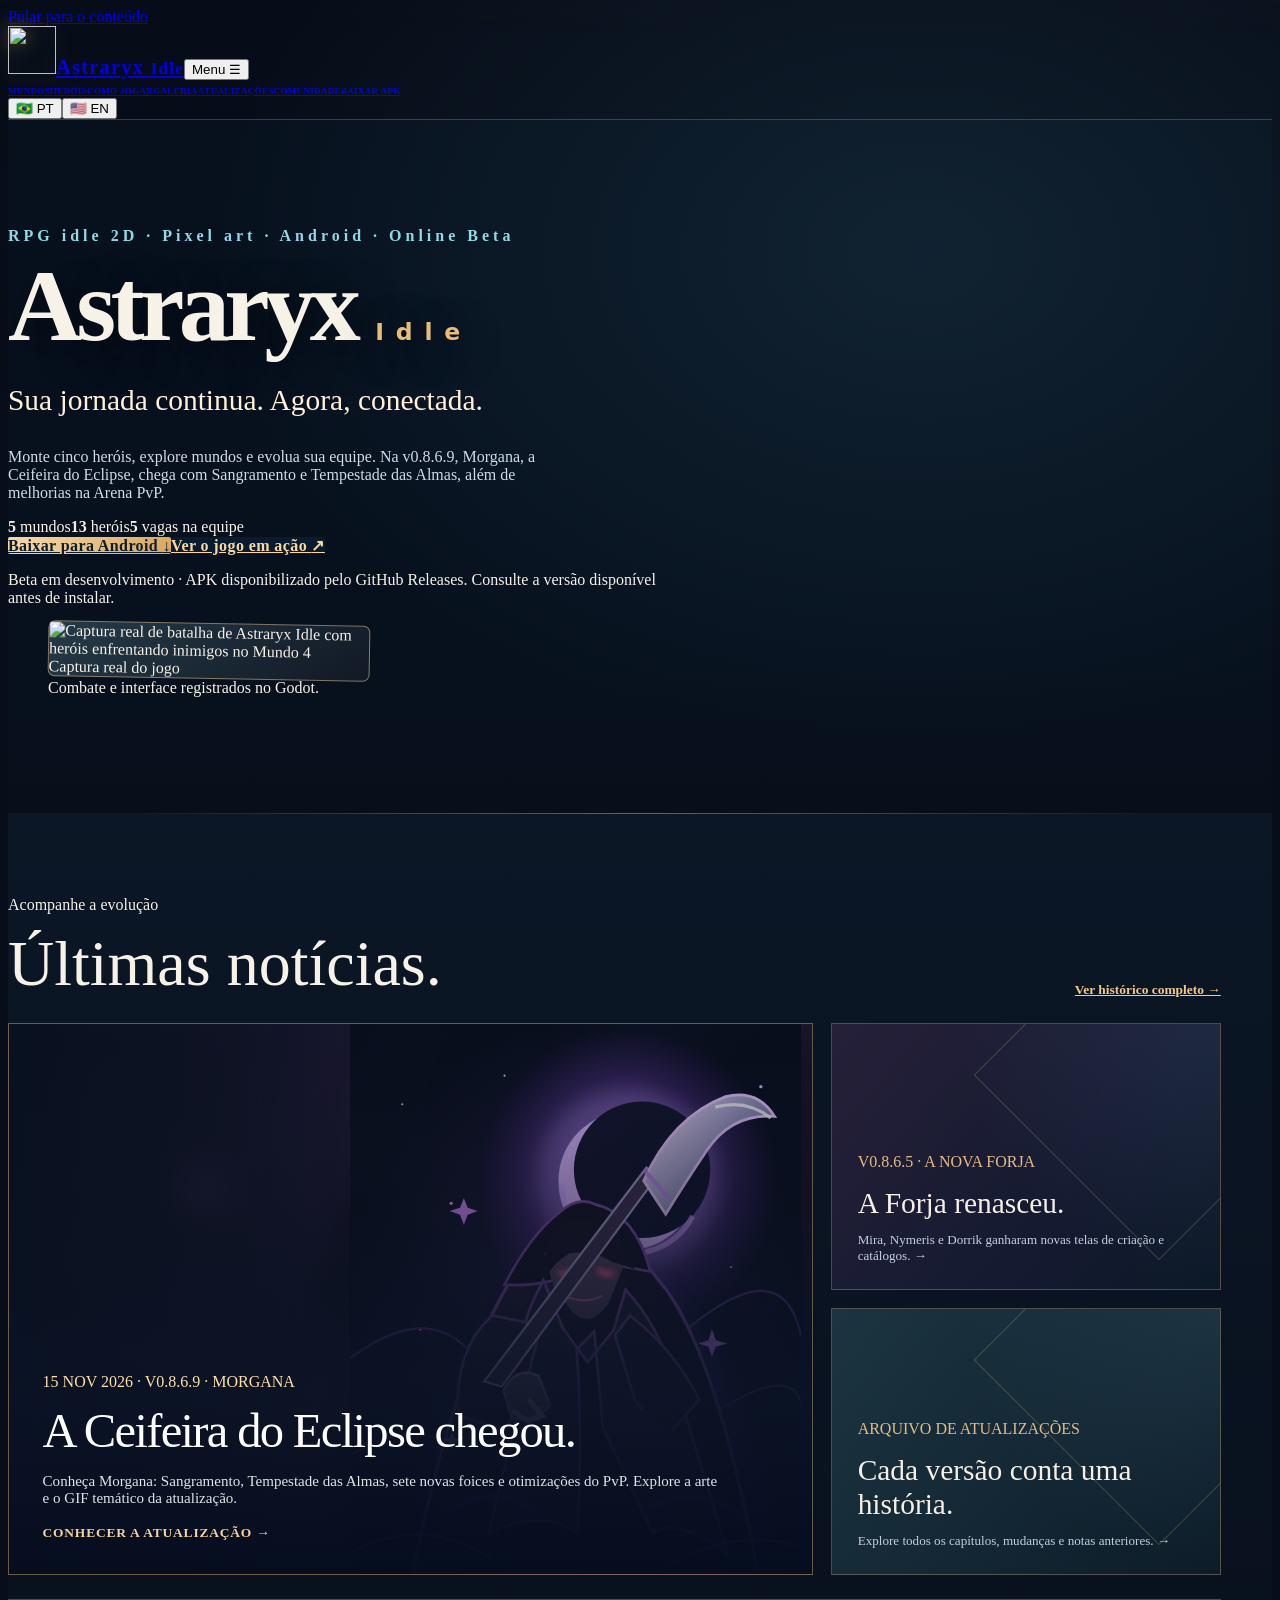
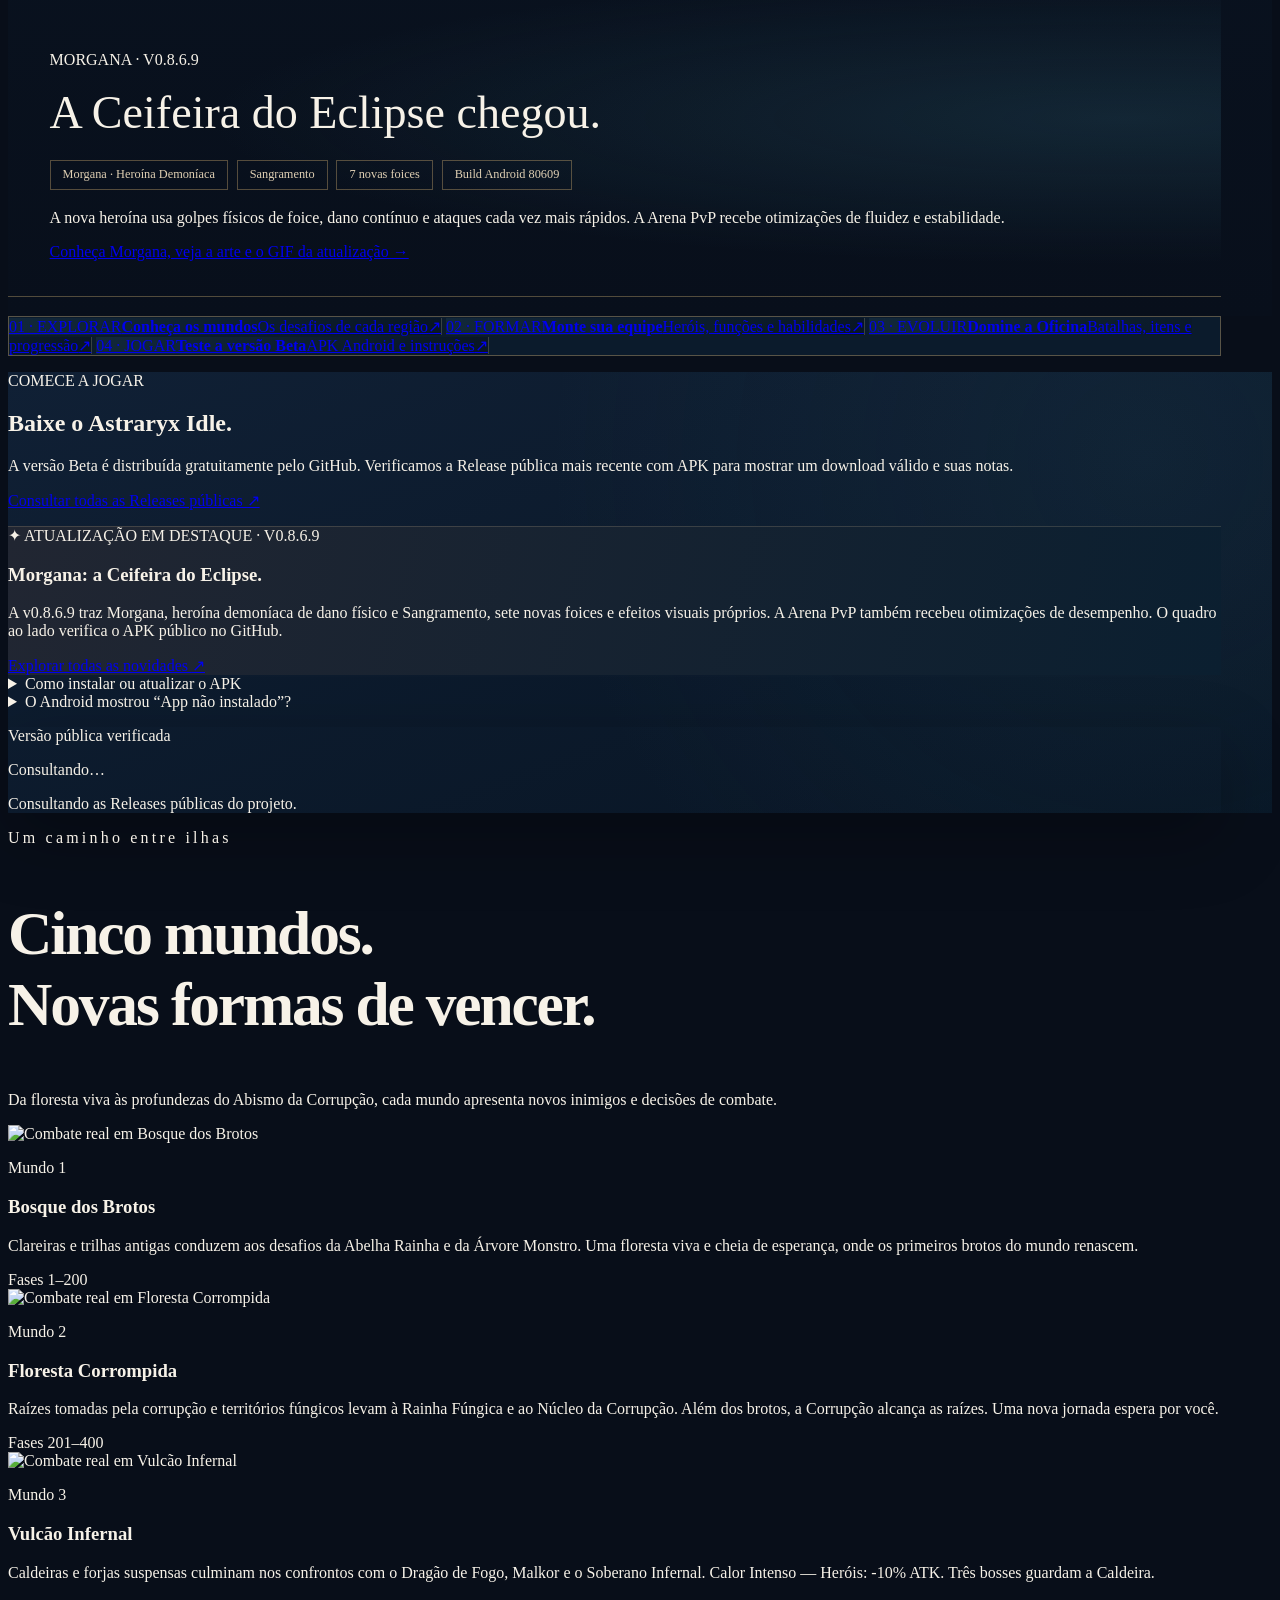
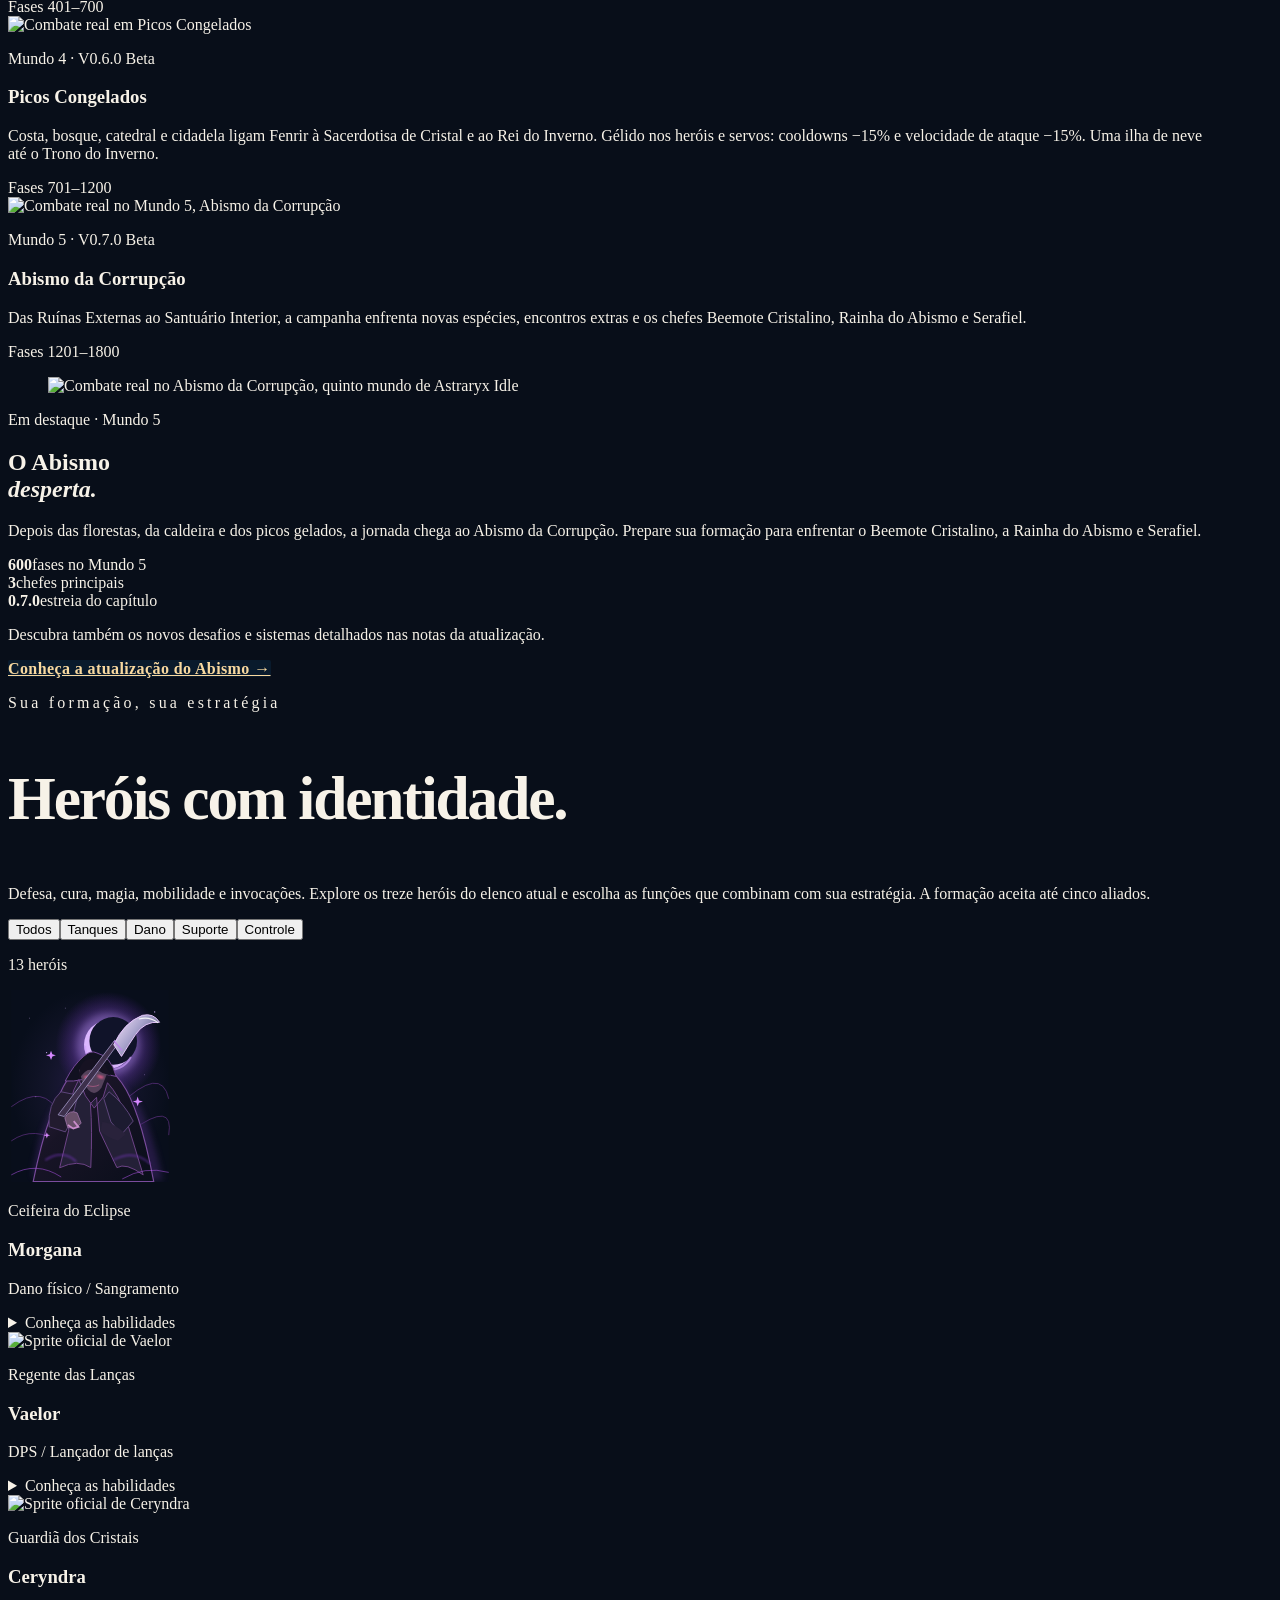
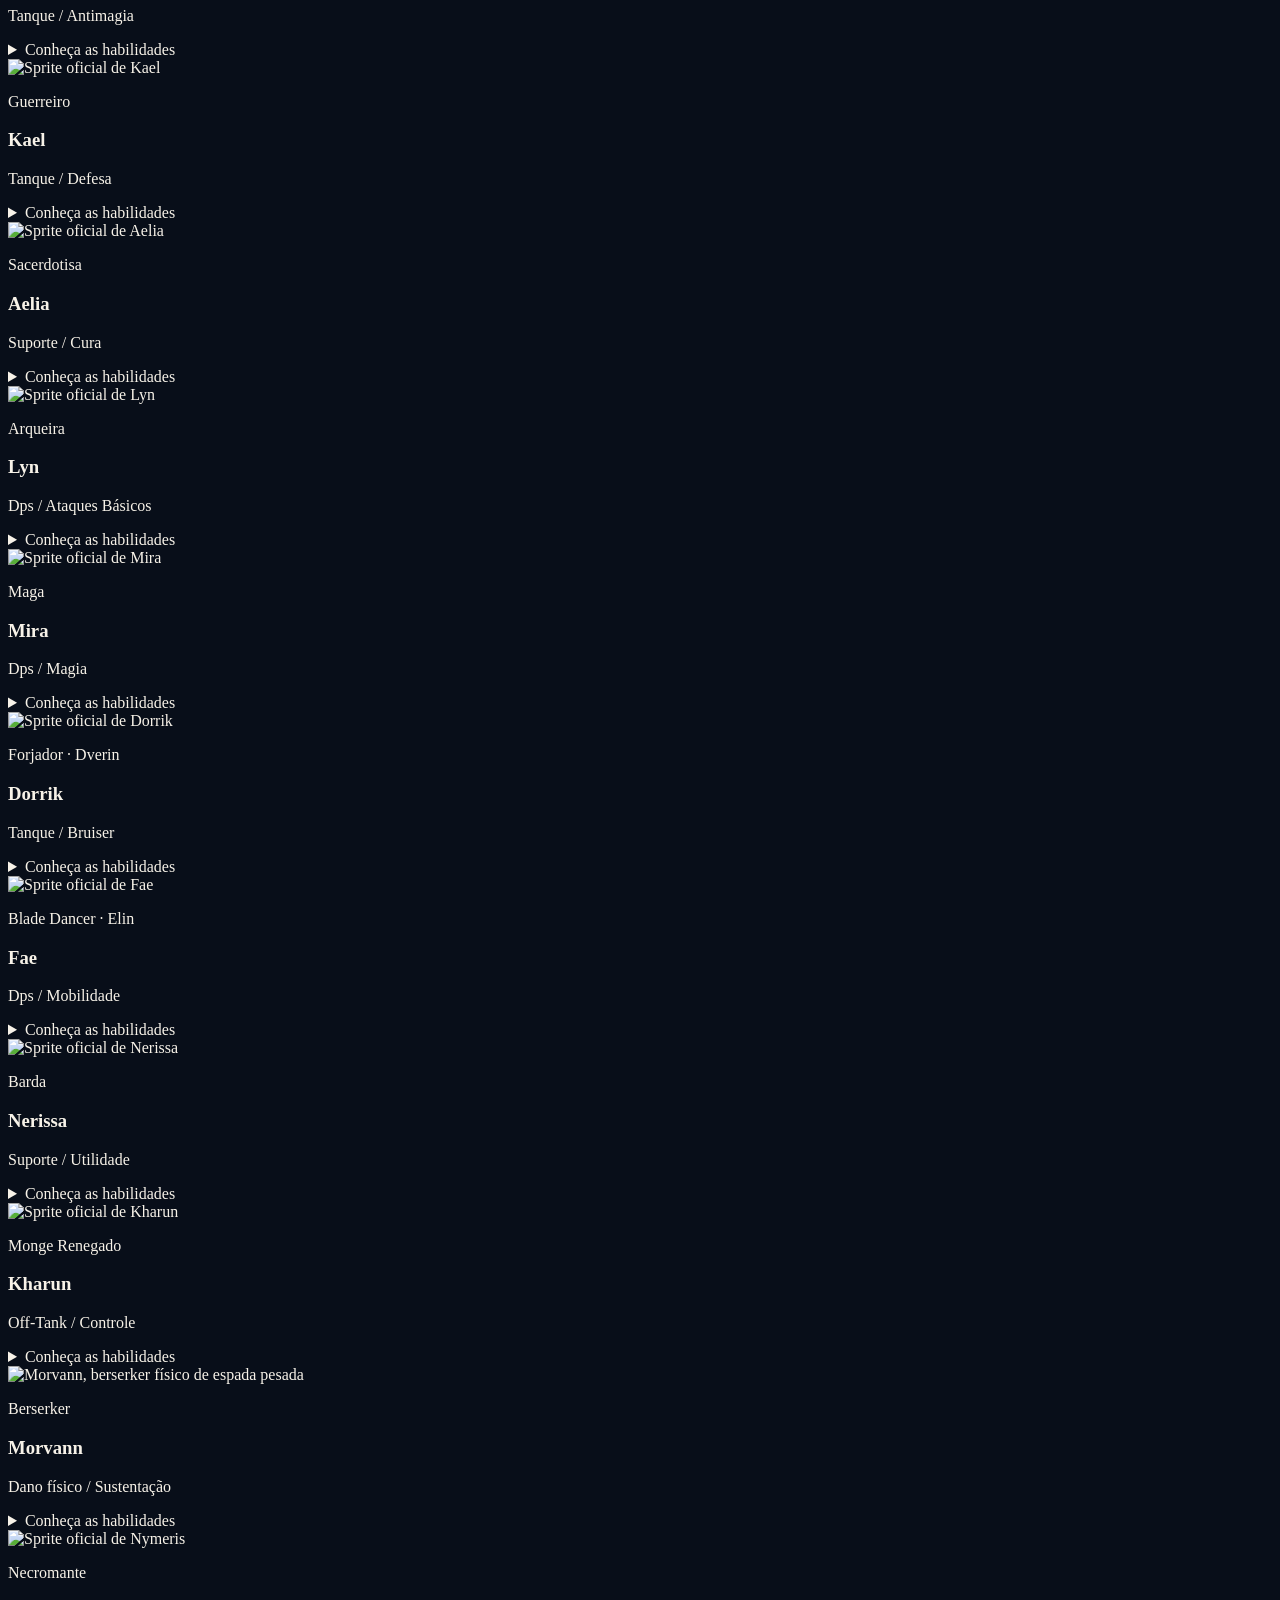
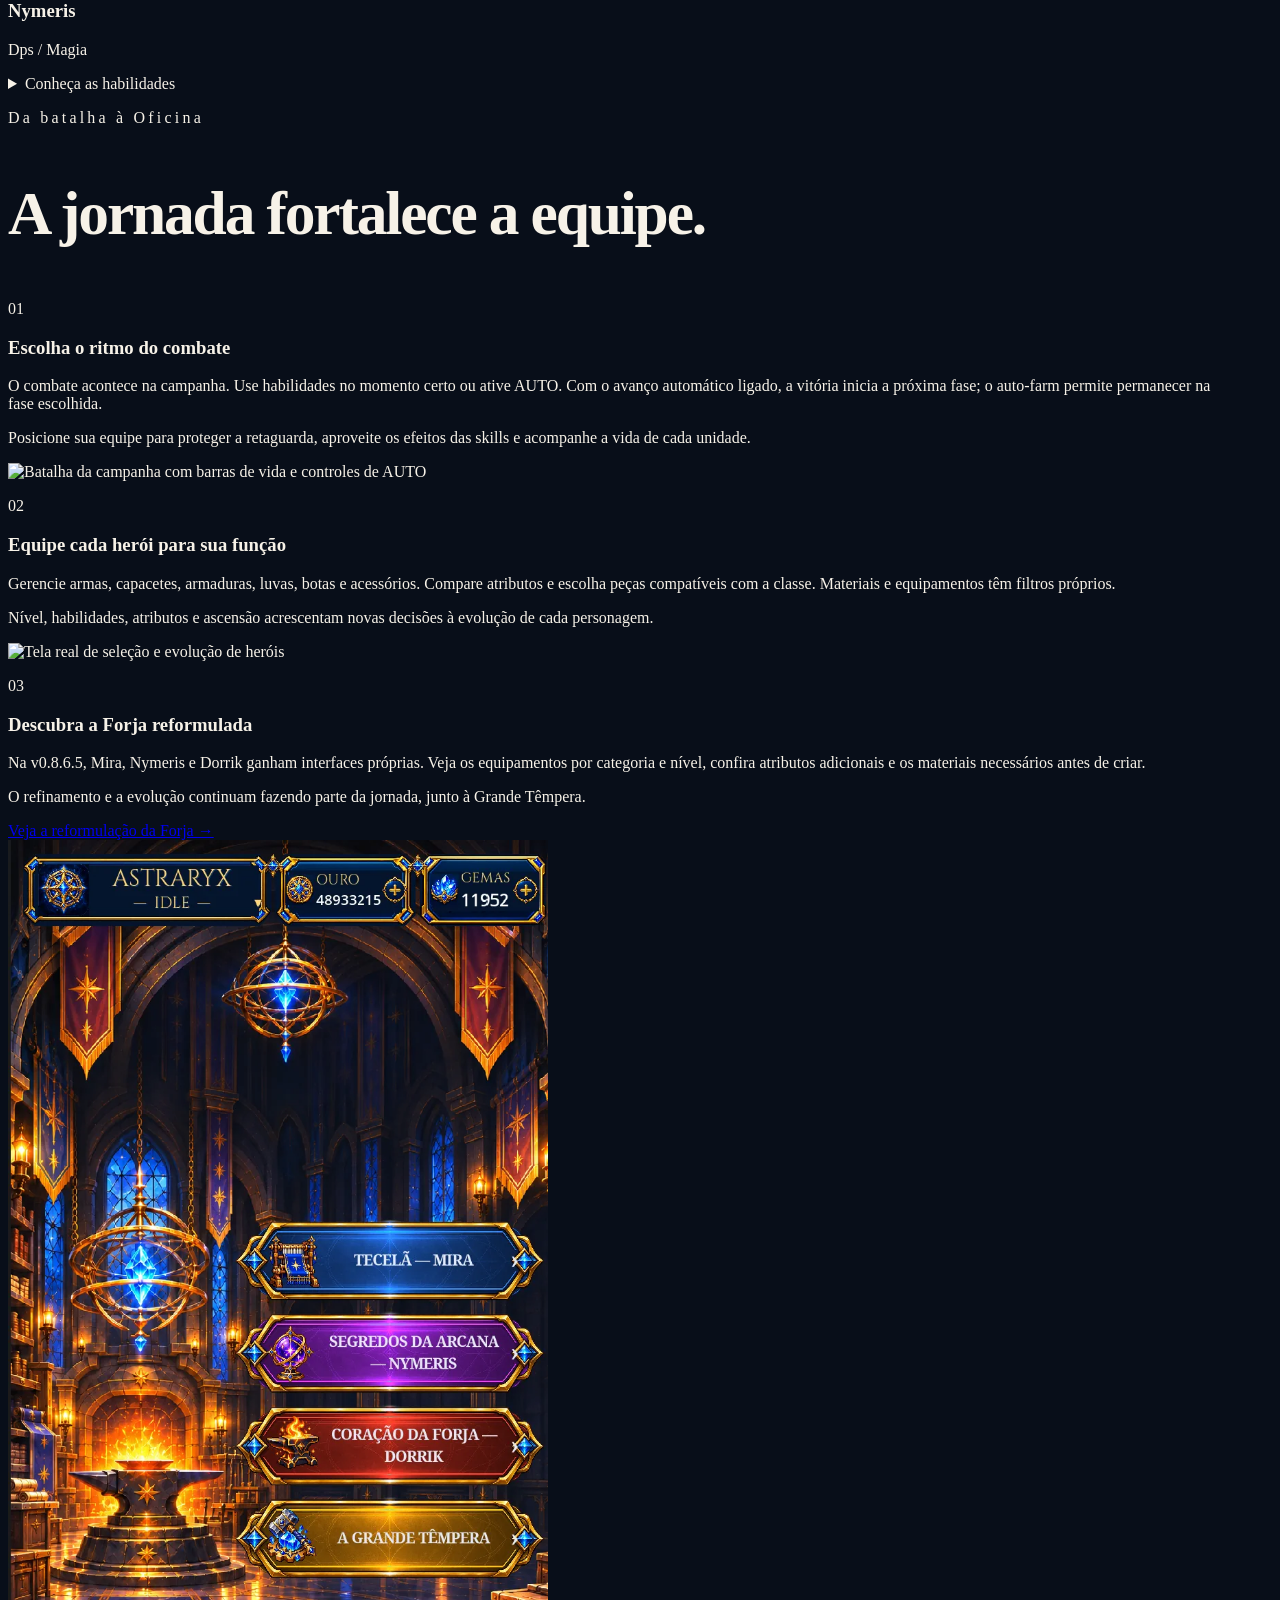
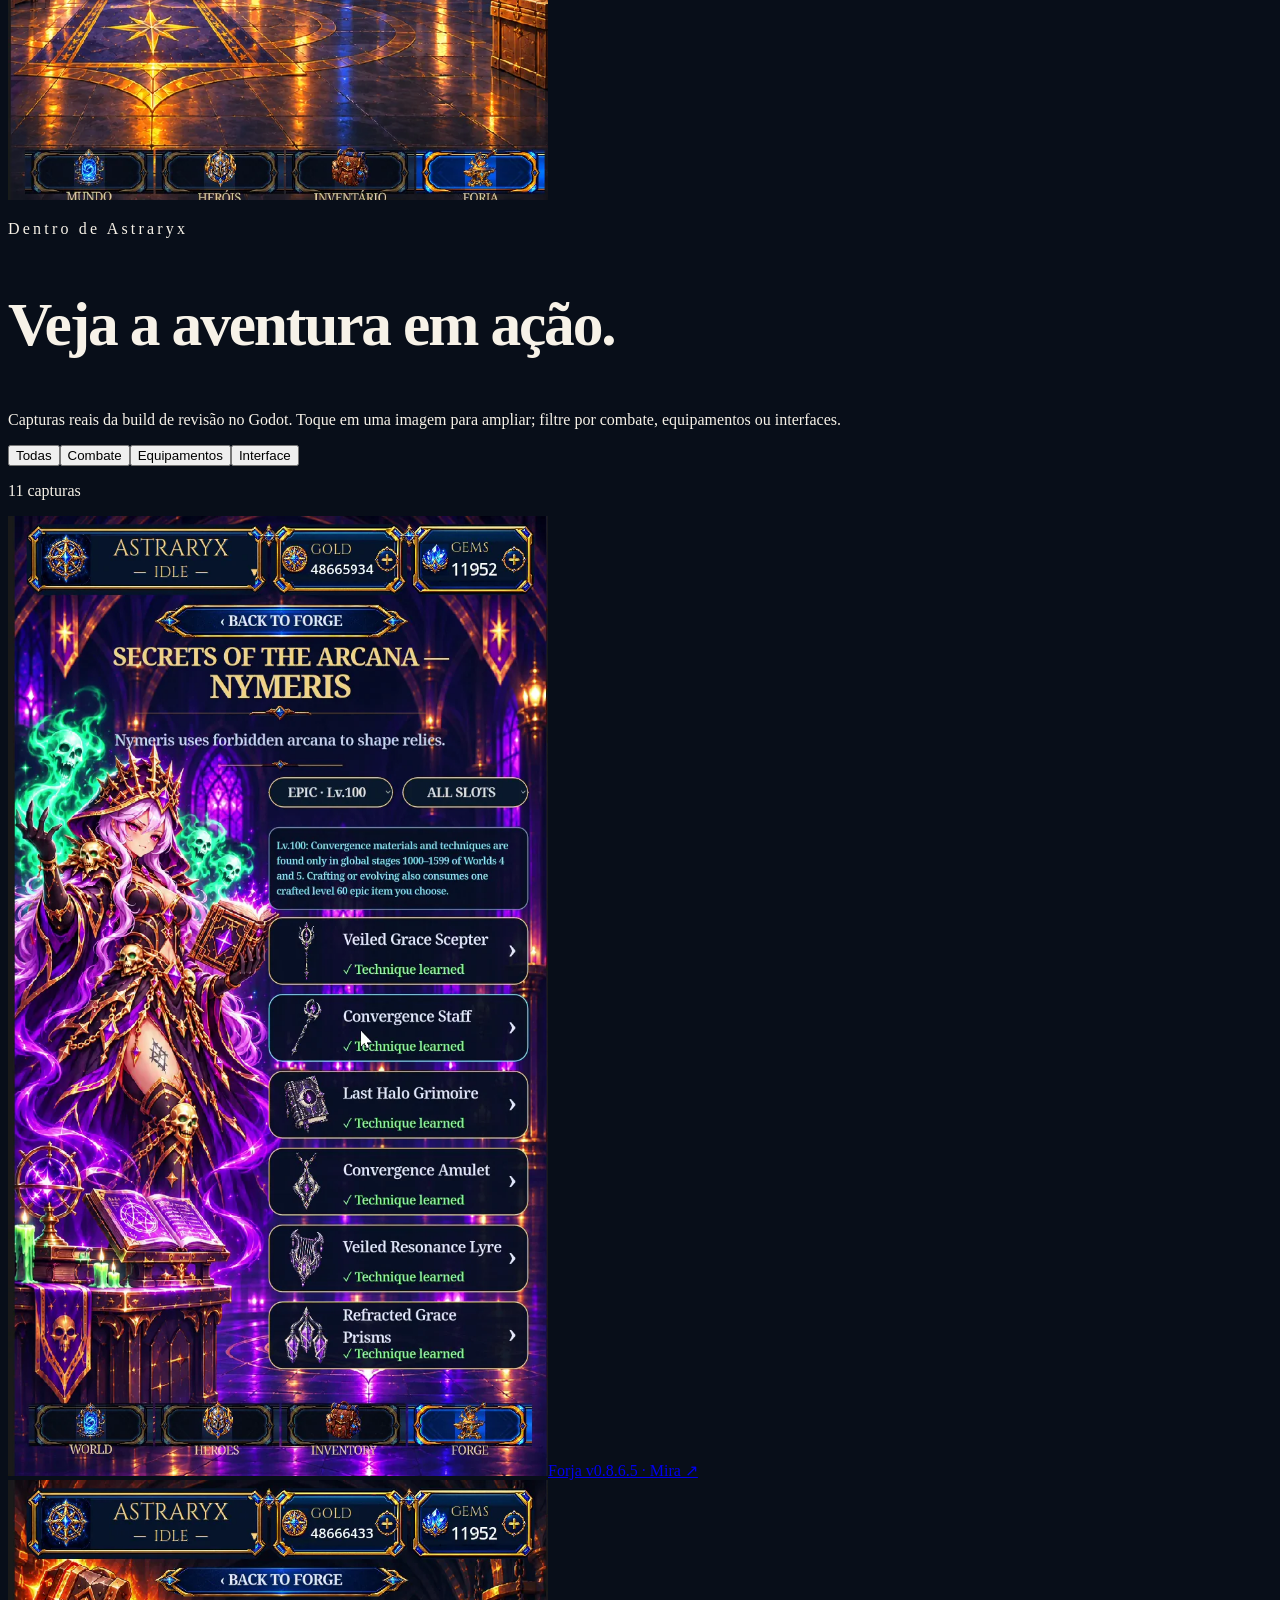
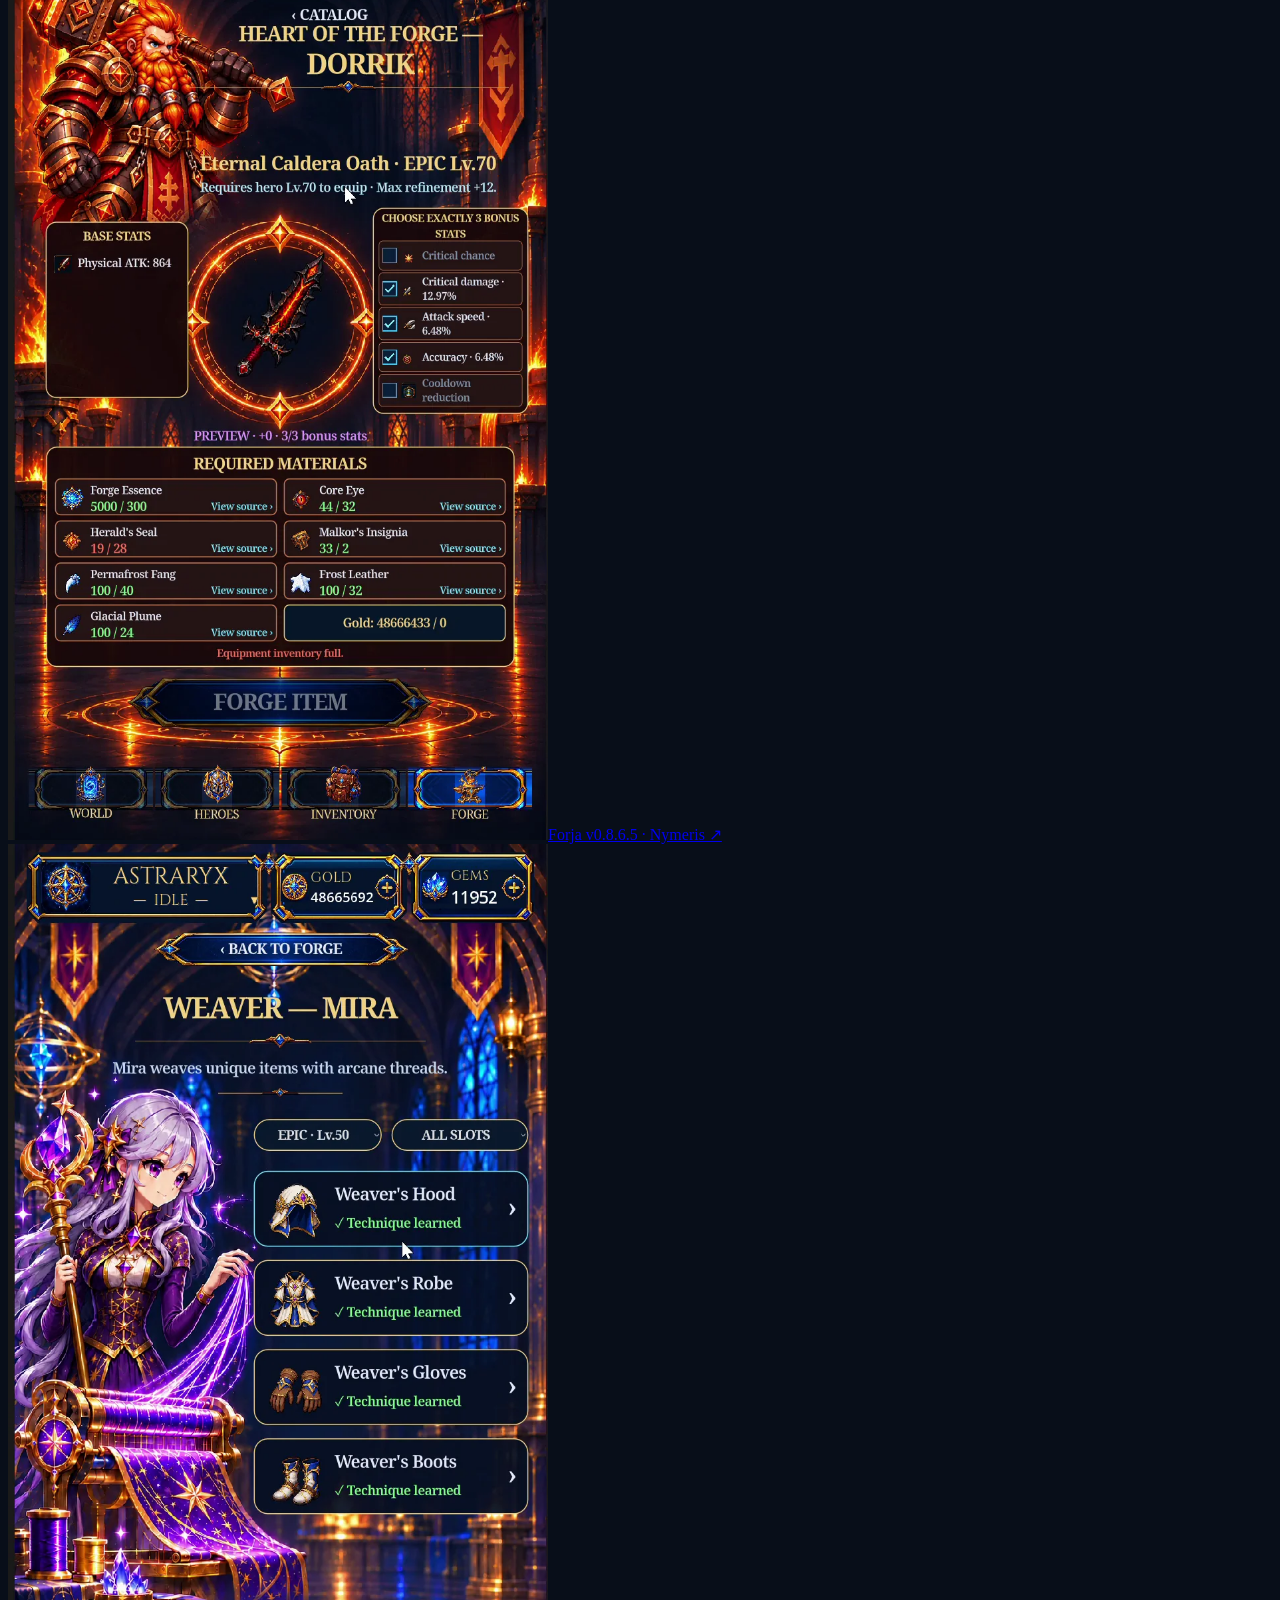
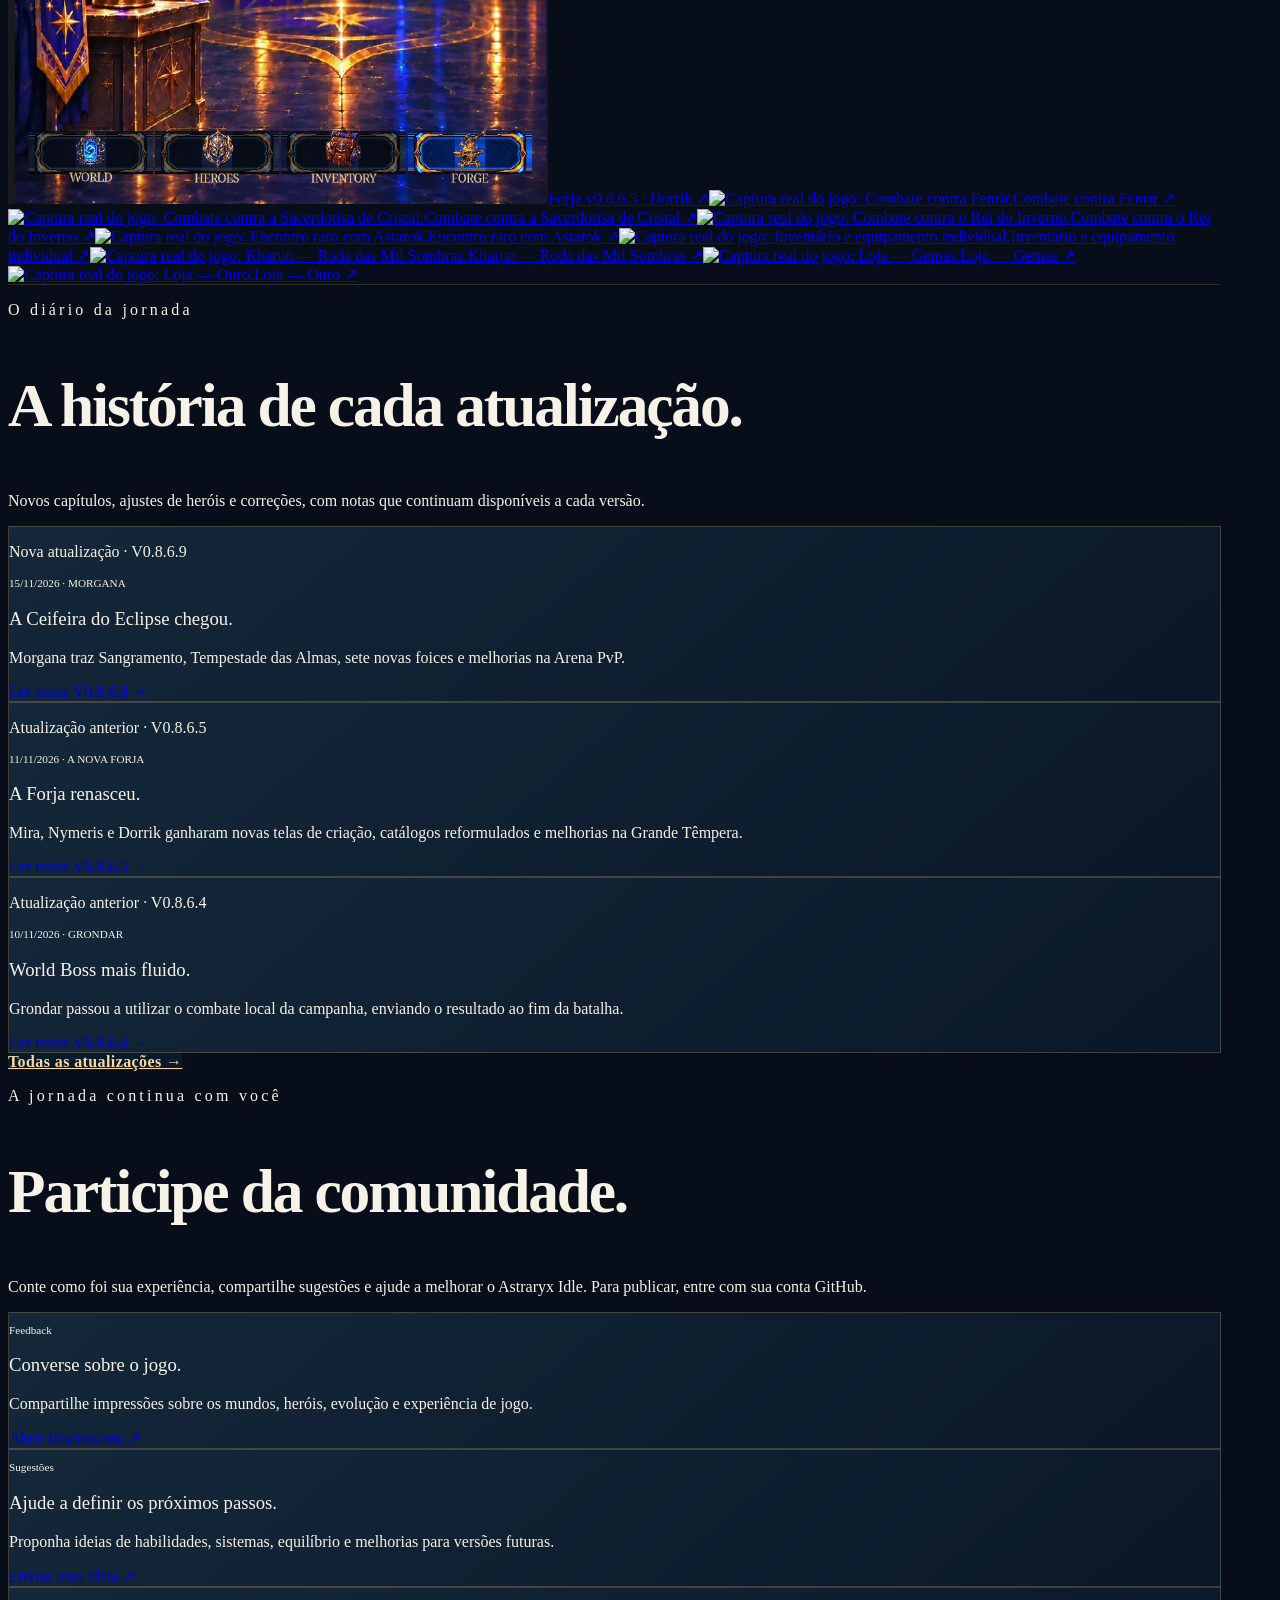
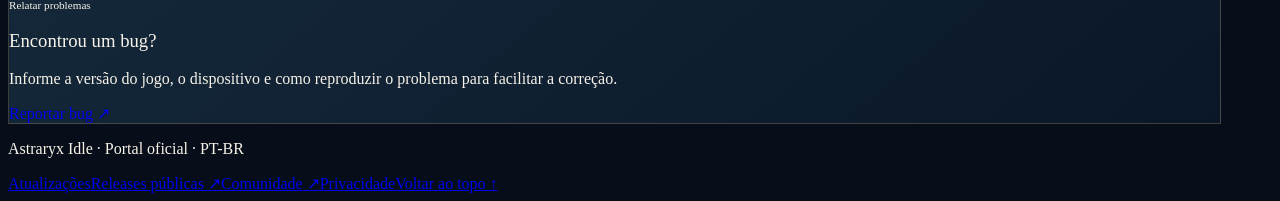
==== index.html @ dfa8d2a1 "feat(site): refresh Morgana home visuals and recent patch cards" ====
<!doctype html>
<html lang="pt-BR"><head>
<meta charset="utf-8"><meta name="viewport" content="width=device-width,initial-scale=1">
<title>Astraryx Idle — RPG idle em pixel art para Android</title>
<meta name="description" content="Astraryx Idle v0.8.6.9: Morgana, a Ceifeira do Eclipse, chega com Sangramento, Tempestade das Almas e melhorias na Arena PvP. APK Beta Android.">
<meta name="theme-color" content="#07101e"><meta name="robots" content="index,follow"><meta property="og:image:width" content="820"><meta property="og:image:height" content="1000"><link rel="canonical" href="https://astraryxidle.github.io/">
<meta property="og:type" content="website"><meta property="og:locale" content="pt_BR"><meta property="og:site_name" content="Astraryx Idle"><meta property="og:title" content="Astraryx Idle — A jornada continua"><meta property="og:description" content="Astraryx v0.8.6.9: Morgana chega com habilidades, foices e melhorias na Arena PvP. APK Beta disponível no GitHub."><meta property="og:url" content="https://astraryxidle.github.io/"><meta property="og:image" content="https://astraryxidle.github.io/updates/v0.8.6.9/media/morgana-eclipse-promo.svg"><meta name="twitter:card" content="summary_large_image"><meta property="og:image:alt" content="Arte promocional temática de Morgana, a Ceifeira do Eclipse">
<script>
  // Supabase invite/recovery links land on Site URL by default.
  // The fragment is forwarded exclusively within the same origin before site scripts load.
  (() => {
    const params = new URLSearchParams(location.hash.slice(1));
    if ((params.has('access_token') && params.has('refresh_token')) ||
        params.has('error_code') || params.has('error_description')) {
      location.replace('/auth/' + location.search + location.hash);
    }
  })();
</script>
<link rel="icon" href="assets/branding/favicon.png?v=20261025-astraryx-icon" type="image/png"><link rel="stylesheet" href="styles.css"><link rel="stylesheet" href="assets/css/site-v3.css?v=20261019-langflags"><link rel="stylesheet" href="assets/css/editorial-2026.css?v=20261115-morgana-home"><script type="module" src="app.js?v=20261115-v0869"></script>
</head><body><a class="skip-link" href="#conteudo">Pular para o conteúdo</a>
<header class="site-header"><div class="container header-inner"><a class="brand" href="index.html" aria-label="Astraryx Idle — início"><img src="assets/branding/emblem.webp?v=20261025-astraryx-icon" width="44" height="44" alt=""><span>Astraryx <small>Idle</small></span></a><button class="menu-toggle" type="button" aria-expanded="false" aria-controls="site-nav" aria-label="Abrir menu de navegação">Menu ☰</button><nav class="nav-links" id="site-nav" aria-label="Navegação principal"><a href="#mundos">Mundos</a><a href="#personagens">Heróis</a><a href="#sistemas">Como jogar</a><a href="#galeria">Galeria</a><a href="updates/index.html">Atualizações</a><a href="#comunidade">Comunidade</a><a class="nav-download" href="#download" data-track-event="download_cta_click" data-track-origin="menu">Baixar APK ↓</a></nav><div class="language-picker" role="group" data-language-picker aria-label="Idioma do site"><button type="button" data-site-lang="pt-BR" aria-label="Português do Brasil" title="Português" aria-pressed="true">🇧🇷 <span>PT</span></button><button type="button" data-site-lang="en" aria-label="English" title="English" aria-pressed="false">🇺🇸 <span>EN</span></button></div></div></header>
<main id="conteudo"><section class="home-hero" id="inicio">
  <div class="container hero-inner">
    <div class="hero-copy">
      <p class="eyebrow">RPG idle 2D · Pixel art · Android · Online Beta</p>
      <h1>Astraryx <small>Idle</small></h1>
      <p class="lede">Sua jornada continua. Agora, conectada.</p>
      <p>Monte cinco heróis, explore mundos e evolua sua equipe. Na v0.8.6.9, Morgana, a Ceifeira do Eclipse, chega com Sangramento e Tempestade das Almas, além de melhorias na Arena PvP.</p>
      <div class="hero-facts" aria-label="Recursos do jogo"><span><strong>5</strong> mundos</span><span><strong>13</strong> heróis</span><span><strong>5</strong> vagas na equipe</span></div>
      <div class="actions"><a class="button button-gold" href="#download" data-track-event="download_cta_click" data-track-origin="hero">Baixar para Android <span aria-hidden="true">↓</span></a><a class="button button-outline" href="#galeria">Ver o jogo em ação <span aria-hidden="true">↗</span></a></div>
      <p class="hero-note">Beta em desenvolvimento · APK disponibilizado pelo GitHub Releases. Consulte a versão disponível antes de instalar.</p>
    </div>
    <figure class="hero-art"><div class="hero-frame"><img class="phone-shot" src="assets/screenshots/world4.webp" width="540" height="960" fetchpriority="high" alt="Captura real de batalha de Astraryx Idle com heróis enfrentando inimigos no Mundo 4"><span class="frame-label">Captura real do jogo</span></div><figcaption>Combate e interface registrados no Godot.</figcaption></figure>
  </div>
</section>
<!-- Apresentação editorial Astraryx v0.8 — inspiração estrutural de portais de jogos, com identidade e assets próprios. -->
<section class="portal-news" aria-labelledby="portal-news-title"><div class="container"><div class="portal-news-top"><div><p class="eyebrow">Acompanhe a evolução</p><h2 id="portal-news-title">Últimas notícias.</h2></div><a href="updates/index.html">Ver histórico completo →</a></div><div class="portal-news-grid">
<a class="portal-feature portal-feature--morgana" href="updates/v0.8.6.9/index.html"><img src="updates/v0.8.6.9/media/morgana-eclipse-promo.svg" width="820" height="1000" loading="lazy" alt="Arte promocional temática de Morgana com foice e eclipse violeta"><div class="portal-feature-copy"><p class="eyebrow">15 NOV 2026 · V0.8.6.9 · MORGANA</p><h3>A Ceifeira do Eclipse chegou.</h3><p>Conheça Morgana: Sangramento, Tempestade das Almas, sete novas foices e otimizações do PvP. Explore a arte e o GIF temático da atualização.</p><span class="read-more">Conhecer a atualização →</span></div></a>
<div class="portal-news-side"><a class="portal-side-card portal-side-card--roadmap" href="updates/v0.8.6.5/index.html"><div><p class="eyebrow">V0.8.6.5 · A NOVA FORJA</p><h3>A Forja renasceu.</h3><p>Mira, Nymeris e Dorrik ganharam novas telas de criação e catálogos. →</p></div></a><a class="portal-side-card portal-side-card--archive" href="updates/index.html"><div><p class="eyebrow">ARQUIVO DE ATUALIZAÇÕES</p><h3>Cada versão conta uma história.</h3><p>Explore todos os capítulos, mudanças e notas anteriores. →</p></div></a></div></div>
<div class="online-manifesto"><p class="eyebrow">MORGANA · V0.8.6.9</p><h2>A Ceifeira do Eclipse chegou.</h2><div class="online-pill-row"><span>Morgana · Heroína Demoníaca</span><span>Sangramento</span><span>7 novas foices</span><span>Build Android 80609</span></div><p>A nova heroína usa golpes físicos de foice, dano contínuo e ataques cada vez mais rápidos. A Arena PvP recebe otimizações de fluidez e estabilidade.</p><p><a href="updates/v0.8.6.9/index.html">Conheça Morgana, veja a arte e o GIF da atualização →</a></p></div></div></section>
<div class="container hero-links-wrap">
<nav class="experience-rail" aria-label="Explore Astraryx Idle">
  <a href="#mundos"><span class="rail-index">01 · EXPLORAR</span><strong>Conheça os mundos</strong><span class="rail-detail">Os desafios de cada região</span><span class="rail-arrow" aria-hidden="true">↗</span></a>
  <a href="#personagens"><span class="rail-index">02 · FORMAR</span><strong>Monte sua equipe</strong><span class="rail-detail">Heróis, funções e habilidades</span><span class="rail-arrow" aria-hidden="true">↗</span></a>
  <a href="#sistemas"><span class="rail-index">03 · EVOLUIR</span><strong>Domine a Oficina</strong><span class="rail-detail">Batalhas, itens e progressão</span><span class="rail-arrow" aria-hidden="true">↗</span></a>
  <a href="#download"><span class="rail-index">04 · JOGAR</span><strong>Teste a versão Beta</strong><span class="rail-detail">APK Android e instruções</span><span class="rail-arrow" aria-hidden="true">↗</span></a>
</nav>
</div>
<section class="section download" id="download"><div class="container download-inner"><div><p class="eyebrow">COMECE A JOGAR</p><h2>Baixe o Astraryx Idle.</h2><p>A versão Beta é distribuída gratuitamente pelo GitHub. Verificamos a Release pública mais recente com APK para mostrar um download válido e suas notas.</p><p><a href="https://github.com/AstraryxIdle/astraryx-releases/releases" target="_blank" rel="noopener noreferrer">Consultar todas as Releases públicas ↗</a></p>
<aside class="release-notes-feature" aria-labelledby="release-notes-feature-title">
<p class="release-notes-feature-label"><span aria-hidden="true">✦</span> ATUALIZAÇÃO EM DESTAQUE · V0.8.6.9</p><h3 id="release-notes-feature-title">Morgana: a Ceifeira do Eclipse.</h3>
<p>A v0.8.6.9 traz Morgana, heroína demoníaca de dano físico e Sangramento, sete novas foices e efeitos visuais próprios. A Arena PvP também recebeu otimizações de desempenho. O quadro ao lado verifica o APK público no GitHub.</p>
<a href="updates/v0.8.6.9/index.html">Explorar todas as novidades <span aria-hidden="true">↗</span></a></aside>
<details><summary>Como instalar ou atualizar o APK</summary><ol><li>Baixe o APK pela Release pública indicada.</li><li>Abra o arquivo no seu Android e autorize a instalação dessa fonte quando o sistema solicitar.</li><li>Conclua a instalação. Para atualizar mantendo o progresso local, instale sobre a versão existente compatível.</li></ol><p>Evite desinstalar o jogo antes de atualizar, para conservar seu progresso. A instalação sobre a versão anterior exige a mesma assinatura Android.</p></details>
<details class="install-help"><summary>O Android mostrou “App não instalado”?</summary>
  <p>Confira o espaço disponível no aparelho e baixe o APK novamente se o arquivo estiver incompleto. Atualizações também podem falhar quando a versão instalada usa outra assinatura: nesse caso, <strong>não desinstale sem antes garantir um backup do progresso</strong>.</p>
</details><noscript><p>Abra o histórico público de Releases pelo link acima para conferir a disponibilidade do APK.</p></noscript></div><div class="download-state"><p class="eyebrow">Versão pública verificada</p><p class="release-number" data-release-version>Consultando…</p><p data-release-name></p><p class="release-meta" data-release-size></p><p data-release-status role="status" aria-live="polite">Consultando as Releases públicas do projeto.</p><div class="release-links"><a class="button button-gold" data-release-download hidden>Baixar APK Android</a><a class="button button-outline" data-release-notes hidden>Ler notas dessa versão</a><button type="button" class="button button-outline" data-release-action hidden>Tentar novamente</button></div></div></div></section>

<section class="section surface" id="mundos"><div class="container"><div class="section-heading"><p class="eyebrow">Um caminho entre ilhas</p><h2>Cinco mundos.<br>Novas formas de vencer.</h2><p>Da floresta viva às profundezas do Abismo da Corrupção, cada mundo apresenta novos inimigos e decisões de combate.</p></div><div class="world-grid"><article class="world-card"><img src="assets/screenshots/world1.webp" width="540" height="960" loading="lazy" alt="Combate real em Bosque dos Brotos"><div class="world-caption"><p class="eyebrow">Mundo 1</p><h3>Bosque dos Brotos</h3><p>Clareiras e trilhas antigas conduzem aos desafios da Abelha Rainha e da Árvore Monstro. Uma floresta viva e cheia de esperança, onde os primeiros brotos do mundo renascem.</p><span class="range">Fases 1–200</span></div></article><article class="world-card"><img src="assets/screenshots/world2.webp" width="540" height="960" loading="lazy" alt="Combate real em Floresta Corrompida"><div class="world-caption"><p class="eyebrow">Mundo 2</p><h3>Floresta Corrompida</h3><p>Raízes tomadas pela corrupção e territórios fúngicos levam à Rainha Fúngica e ao Núcleo da Corrupção. Além dos brotos, a Corrupção alcança as raízes. Uma nova jornada espera por você.</p><span class="range">Fases 201–400</span></div></article><article class="world-card"><img src="assets/screenshots/world3.webp" width="540" height="960" loading="lazy" alt="Combate real em Vulcão Infernal"><div class="world-caption"><p class="eyebrow">Mundo 3</p><h3>Vulcão Infernal</h3><p>Caldeiras e forjas suspensas culminam nos confrontos com o Dragão de Fogo, Malkor e o Soberano Infernal. Calor Intenso — Heróis: -10% ATK. Três bosses guardam a Caldeira.</p><span class="range">Fases 401–700</span></div></article><article class="world-card"><img src="assets/screenshots/world4.webp" width="540" height="960" loading="lazy" alt="Combate real em Picos Congelados"><div class="world-caption"><p class="eyebrow">Mundo 4 · V0.6.0 Beta</p><h3>Picos Congelados</h3><p>Costa, bosque, catedral e cidadela ligam Fenrir à Sacerdotisa de Cristal e ao Rei do Inverno. Gélido nos heróis e servos: cooldowns −15% e velocidade de ataque −15%. Uma ilha de neve até o Trono do Inverno.</p><span class="range">Fases 701–1200</span></div></article><article class="world-card"><img src="updates/v0.7.0/assets/screens/world5-battle.webp" width="527" height="759" loading="lazy" alt="Combate real no Mundo 5, Abismo da Corrupção"><div class="world-caption"><p class="eyebrow">Mundo 5 · V0.7.0 Beta</p><h3>Abismo da Corrupção</h3><p>Das Ruínas Externas ao Santuário Interior, a campanha enfrenta novas espécies, encontros extras e os chefes Beemote Cristalino, Rainha do Abismo e Serafiel.</p><span class="range">Fases 1201–1800</span></div></article></div></div></section>
<section class="section container chapter chapter-world5" aria-labelledby="chapter-title">
  <figure class="chapter-art"><img src="updates/v0.7.0/assets/screens/world5-battle.webp" width="527" height="759" loading="lazy" alt="Combate real no Abismo da Corrupção, quinto mundo de Astraryx Idle"></figure>
  <div>
    <p class="eyebrow">Em destaque · Mundo 5</p><h2 id="chapter-title">O Abismo<br><em>desperta.</em></h2>
    <p>Depois das florestas, da caldeira e dos picos gelados, a jornada chega ao Abismo da Corrupção. Prepare sua formação para enfrentar o Beemote Cristalino, a Rainha do Abismo e Serafiel.</p>
    <div class="chapter-stat"><div><strong>600</strong><span>fases no Mundo 5</span></div><div><strong>3</strong><span>chefes principais</span></div><div><strong>0.7.0</strong><span>estreia do capítulo</span></div></div>
    <p>Descubra também os novos desafios e sistemas detalhados nas notas da atualização.</p>
    <a class="button button-outline" href="updates/v0.7.0/index.html">Conheça a atualização do Abismo →</a>
  </div>
</section>
<section class="section container" id="personagens"><div class="section-heading"><p class="eyebrow">Sua formação, sua estratégia</p><h2>Heróis com identidade.</h2><p>Defesa, cura, magia, mobilidade e invocações. Explore os treze heróis do elenco atual e escolha as funções que combinam com sua estratégia. A formação aceita até cinco aliados.</p></div><div class="filter-toolbar"><div class="filter-bar" data-hero-filter role="group" aria-label="Filtrar heróis por função"><button type="button" data-hero-role="todos" aria-pressed="true">Todos</button><button type="button" data-hero-role="tanque" aria-pressed="false">Tanques</button><button type="button" data-hero-role="dano" aria-pressed="false">Dano</button><button type="button" data-hero-role="suporte" aria-pressed="false">Suporte</button><button type="button" data-hero-role="controle" aria-pressed="false">Controle</button></div><p class="filter-result" data-hero-count aria-live="polite">13 heróis</p></div><div class="hero-collection">
<article class="character" data-hero-category="dano">
<img src="updates/v0.8.6.9/media/morgana-eclipse-promo.svg" width="164" height="192" loading="lazy" alt="Arte promocional ilustrativa da Morgana, Ceifeira do Eclipse">
<div><p class="class">Ceifeira do Eclipse</p><h3>Morgana</h3><p class="role">Dano físico / Sangramento</p></div>
<details><summary>Conheça as habilidades</summary><p>Heroína demoníaca que acumula Sangramento, acelera sua velocidade de ataque e usa sua foice para atacar múltiplos alvos e aplicar controle.</p>
<ul><li>Sangramento cumulativo</li><li>Fúria crescente</li><li>Golpes de foice em área</li><li>Atordoamento</li><li>Tempestade das Almas</li></ul>
<p><a href="updates/v0.8.6.9/index.html">Veja a atualização v0.8.6.9 e o GIF temático →</a></p></details></article>
<article class="character" data-hero-category="dano">
  <img src="assets/characters/hero_vaelor.png" width="164" height="192" loading="lazy" alt="Sprite oficial de Vaelor">
  <div><p class="class">Regente das Lanças</p><h3>Vaelor</h3><p class="role">DPS / Lançador de lanças</p></div>
  <details><summary>Conheça as habilidades</summary>
    <p>Dano físico · retaguarda e marcas</p>
    <p>Vaelor comanda lanças flutuantes para atacar à distância, acumular Marcas de Lança e consumi-las com Ruptura Espectral. Seu arsenal cresce de três para sete lanças durante a habilidade suprema.</p>
    <ul><li>Investida de Estilhaços</li><li>Ruptura Espectral</li><li>Arsenal Suspenso</li><li>Círculo de Extermínio</li><li>Eco do Regente</li><li>Trono das Mil Lanças</li></ul>
    <p><a href="updates/v0.7.4/index.html#vaelor">Detalhes completos na v0.7.4 ↗</a></p>
  </details>
</article>
<article class="character" data-hero-category="tanque">
  <img src="assets/characters/hero_ceryndra.png" width="163" height="194" loading="lazy" alt="Sprite oficial de Ceryndra">
  <div><p class="class">Guardiã dos Cristais</p><h3>Ceryndra</h3><p class="role">Tanque / Antimagia</p></div>
  <details><summary>Conheça as habilidades</summary>
    <p>Tanque de linha de frente · defesa mágica</p>
    <p>Ceryndra protege a linha de frente com cinco cristais sentinelas, escudos em área e resistência mágica. Luta corpo a corpo e enfraquece o ataque mágico dos inimigos.</p>
    <ul><li>Julgamento de Safira</li><li>Postura de Diamante</li><li>As Cinco Sentinelas</li><li>Bênção dos Fragmentos</li><li>Alma de Cristal</li><li>Coração da Tempestade</li></ul>
    <p><a href="updates/v0.7.4/index.html#ceryndra">Detalhes completos na v0.7.4 ↗</a></p>
  </details>
</article><article class="character" data-hero-category="tanque"><img src="assets/characters/hero_kael.webp" width="201" height="192" loading="lazy" alt="Sprite oficial de Kael"><div><p class="class">Guerreiro</p><h3>Kael</h3><p class="role">Tanque / Defesa</p></div><details><summary>Conheça as habilidades</summary><p>Dano físico · tanque / defesa</p><p>Avança até o inimigo, golpeia com o escudo e tem chance de atordoar. Retorna à formação após o impacto. Protege Kael e seus aliados, reduzindo o dano recebido. Kael atrai os inimigos e fortalece suas defesas.</p><ul><li>Investida Guardiã</li><li>Escudo Solar</li><li>Égide do Guardião</li></ul></details></article><article class="character" data-hero-category="suporte"><img src="assets/characters/hero_aelia.webp" width="130" height="209" loading="lazy" alt="Sprite oficial de Aelia"><div><p class="class">Sacerdotisa</p><h3>Aelia</h3><p class="role">Suporte / Cura</p></div><details><summary>Conheça as habilidades</summary><p>Dano mágico · suporte / cura</p><p>Cura todos os aliados e purifica veneno e queimadura. Dispara projéteis naturais contra todos os inimigos vivos.</p><ul><li>Vento Curativo</li><li>Dardos da Natureza</li><li>Santuário da Vida</li></ul></details></article><article class="character" data-hero-category="dano"><img src="assets/characters/hero_lyn.webp" width="335" height="342" loading="lazy" alt="Sprite oficial de Lyn"><div><p class="class">Arqueira</p><h3>Lyn</h3><p class="role">Dps / Ataques Básicos</p></div><details><summary>Conheça as habilidades</summary><p>Dano físico · dps / ataques básicos</p><p>Flecha perfurante causa dano inicial e veneno persistente até purificação ou fim do combate. Três ondas de flechas atingem todos os inimigos. O dano total é dividido entre os impactos.</p><ul><li>Disparo Preciso</li><li>Chuva de Flechas</li><li>Passo da Floresta</li></ul></details></article><article class="character" data-hero-category="dano"><img src="assets/characters/hero_mira.webp" width="198" height="218" loading="lazy" alt="Sprite oficial de Mira"><div><p class="class">Maga</p><h3>Mira</h3><p class="role">Dps / Magia</p></div><details><summary>Conheça as habilidades</summary><p>Dano mágico · dps / magia</p><p>Dispara um projétil arcano contra o inimigo causando dano mágico elevado. Cometas em área e queimadura de 0,5% HP/s, limitada pelo MATK e nível da skill. Cura recebida -50%. Usos no mesmo alvo ampliam os meteoros.</p><ul><li>Projétil Arcano</li><li>Chuva de Cometas</li><li>Sobrecarga Mística</li></ul></details></article><article class="character" data-hero-category="tanque"><img src="assets/characters/hero_dorrik.webp" width="149" height="167" loading="lazy" alt="Sprite oficial de Dorrik"><div><p class="class">Forjador · Dverin</p><h3>Dorrik</h3><p class="role">Tanque / Bruiser</p></div><details><summary>Conheça as habilidades</summary><p>Dano físico · tanque / bruiser</p><p>Um golpe de martelo em um inimigo causa dano físico e stun. Alvos imunes ao stun sofrem atraso no próximo ataque. Avança até um inimigo e desfere um golpe físico que reduz sua DEF temporariamente.</p><ul><li>Martelo da Forja</li><li>Investida do Ferreiro</li><li>Postura da Bigorna</li></ul></details></article><article class="character" data-hero-category="dano"><img src="assets/characters/hero_fae.webp" width="169" height="169" loading="lazy" alt="Sprite oficial de Fae"><div><p class="class">Blade Dancer · Elin</p><h3>Fae</h3><p class="role">Dps / Mobilidade</p></div><details><summary>Conheça as habilidades</summary><p>Dano físico · dps / mobilidade</p><p>Avanço curto e três cortes. Dança Perfeita adiciona um corte. Giro de cinco cortes em área. Dança Perfeita adiciona dois cortes.</p><ul><li>Corte Crescente</li><li>Pétalas de Aço</li><li>Passo da Raposa</li></ul></details></article><article class="character" data-hero-category="suporte"><img src="assets/characters/hero_bardo.webp" width="124" height="110" loading="lazy" alt="Sprite oficial de Nerissa"><div><p class="class">Barda</p><h3>Nerissa</h3><p class="role">Suporte / Utilidade</p></div><details><summary>Conheça as habilidades</summary><p>Dano mágico · suporte / utilidade</p><p>Sete notas mágicas independentes. Abates diretos concedem Harmonia Fúnebre à equipe por 30s, até cinco acúmulos. Atrai ataques ao aliado de maior HP máximo por 5 s. Cura 50%–77% do HP perdido e reflete 25%–34%, limitada a 50%–95% do MATK atual da Nerissa por golpe. Defesa, escudos e esquiva são respeitados; não reflete dano letal.</p><ul><li>Canção da Morte</li><li>Canto da Sereia</li><li>Balada do Véu Eterno</li></ul></details></article><article class="character" data-hero-category="controle"><img src="assets/characters/hero_kharun.webp" width="356" height="477" loading="lazy" alt="Sprite oficial de Kharun"><div><p class="class">Monge Renegado</p><h3>Kharun</h3><p class="role">Off-Tank / Controle</p></div><details><summary>Conheça as habilidades</summary><p>Dano físico · off-tank / controle</p><p>Golpe físico em linha. Empurra o primeiro alvo; uma colisão real entre inimigos causa dano extra e stun, uma vez por uso. Avança à retaguarda para interromper uma conjuração. Só aplica silêncio se interromper; retorna à frente protegido.</p><ul><li>Bastão do Céu Partido</li><li>Passo do Exilado</li><li>Roda das Mil Sombras</li></ul></details></article><article class="character" data-hero-category="dano">
  <img src="updates/v0.7.0/assets/characters/hero-morvann.webp" width="321" height="237" loading="lazy" alt="Morvann, berserker físico de espada pesada">
  <div><p class="class">Berserker</p><h3>Morvann</h3><p class="role">Dano físico / Sustentação</p></div>
  <details><summary>Conheça as habilidades</summary>
    <p>Berserker de meio de formação especializado em enfrentar um alvo, acumular marcas de fúria e recuperar vida com ataques diretos. Possui quatro habilidades ativas e duas passivas.</p>
    <ul><li>Corte do Crepúsculo</li><li>Ruptura Sombria</li><li>Passos da Ruína</li><li>Lâmina do Abismo</li><li>Fúria das Marcas</li><li>Vontade Inquebrável</li></ul>
    <p><a href="updates/v0.7.0/index.html#morvann">Detalhes completos na v0.7.0 ↗</a></p>
  </details>
</article><article class="character" data-hero-category="dano"><img src="assets/characters/hero_nymeris.webp" width="303" height="290" loading="lazy" alt="Sprite oficial de Nymeris"><div><p class="class">Necromante</p><h3>Nymeris</h3><p class="role">Dps / Magia</p></div><details><summary>Conheça as habilidades</summary><p>Dano mágico · dps / magia</p><p>Uma maldição por uso: Veneno, Ruína ou Sentença. Prioriza a ausente e depois a menor carga; até três cargas de cada. Renova a duração. Invoca um servo por uso. Executor, Arauto e Bastião; prioriza reanimar um morto. Três vivos bloqueiam o uso. Atributos aumentam com o nível da skill. Servos vivos permanecem entre fases da sessão.</p><ul><li>Pragas do Véu</li><li>Despertar dos Condenados</li><li>Fúria dos Condenados</li></ul></details></article></div></section>
<section class="section surface" id="sistemas"><div class="container"><div class="section-heading"><p class="eyebrow">Da batalha à Oficina</p><h2>A jornada fortalece a equipe.</h2></div>
<article class="system-row"><div class="system-copy"><p class="step">01</p><h3>Escolha o ritmo do combate</h3><p>O combate acontece na campanha. Use habilidades no momento certo ou ative AUTO. Com o avanço automático ligado, a vitória inicia a próxima fase; o auto-farm permite permanecer na fase escolhida.</p><p>Posicione sua equipe para proteger a retaguarda, aproveite os efeitos das skills e acompanhe a vida de cada unidade.</p></div><div class="system-image"><img src="assets/screenshots/world1.webp" width="540" height="960" loading="lazy" alt="Batalha da campanha com barras de vida e controles de AUTO"></div></article>
<article class="system-row"><div class="system-copy"><p class="step">02</p><h3>Equipe cada herói para sua função</h3><p>Gerencie armas, capacetes, armaduras, luvas, botas e acessórios. Compare atributos e escolha peças compatíveis com a classe. Materiais e equipamentos têm filtros próprios.</p><p>Nível, habilidades, atributos e ascensão acrescentam novas decisões à evolução de cada personagem.</p></div><div class="system-image"><img src="assets/screenshots/heroes.webp" width="540" height="960" loading="lazy" alt="Tela real de seleção e evolução de heróis"></div></article>
<article class="system-row"><div class="system-copy"><p class="step">03</p><h3>Descubra a Forja reformulada</h3><p>Na v0.8.6.5, Mira, Nymeris e Dorrik ganham interfaces próprias. Veja os equipamentos por categoria e nível, confira atributos adicionais e os materiais necessários antes de criar.</p><p>O refinamento e a evolução continuam fazendo parte da jornada, junto à Grande Têmpera.</p><a href="updates/v0.8.6.5/index.html">Veja a reformulação da Forja →</a></div><div class="system-image"><img src="updates/v0.8.6.5/media/forge-hub.webp" width="540" height="960" loading="lazy" alt="Captura real do novo menu principal da Forja v0.8.6.5"></div></article>
</div></section>
<section class="section container" id="galeria"><div class="section-heading"><p class="eyebrow">Dentro de Astraryx</p><h2>Veja a aventura em ação.</h2><p>Capturas reais da build de revisão no Godot. Toque em uma imagem para ampliar; filtre por combate, equipamentos ou interfaces.</p></div><div class="filter-toolbar"><div class="filter-bar" data-gallery-filter role="group" aria-label="Filtrar capturas"><button type="button" data-gallery-category="todos" aria-pressed="true">Todas</button><button type="button" data-gallery-category="combate" aria-pressed="false">Combate</button><button type="button" data-gallery-category="equipamento" aria-pressed="false">Equipamentos</button><button type="button" data-gallery-category="interface" aria-pressed="false">Interface</button></div><p class="filter-result" data-gallery-count aria-live="polite">11 capturas</p></div><div class="gallery"><a href="updates/v0.8.6.5/media/mira-detail.webp" data-gallery data-gallery-type="equipamento" data-caption="Forja v0.8.6.5 · Mira"><img src="updates/v0.8.6.5/media/mira-detail.webp" width="540" height="960" loading="lazy" alt="A nova tela de criação de equipamentos com Mira"><span>Forja v0.8.6.5 · Mira ↗</span></a><a href="updates/v0.8.6.5/media/nymeris.webp" data-gallery data-gallery-type="equipamento" data-caption="Forja v0.8.6.5 · Nymeris"><img src="updates/v0.8.6.5/media/nymeris.webp" width="540" height="960" loading="lazy" alt="Catálogo arcano de Nymeris na v0.8.6.5"><span>Forja v0.8.6.5 · Nymeris ↗</span></a><a href="updates/v0.8.6.5/media/dorrik-detail.webp" data-gallery data-gallery-type="equipamento" data-caption="Forja v0.8.6.5 · Dorrik"><img src="updates/v0.8.6.5/media/dorrik-detail.webp" width="540" height="960" loading="lazy" alt="Nova bancada do Dorrik e prévia de materiais"><span>Forja v0.8.6.5 · Dorrik ↗</span></a><a href="assets/screenshots/fenrir.webp" data-gallery data-gallery-type="combate" data-caption="Combate contra Fenrir"><img src="assets/screenshots/fenrir.webp" width="540" height="960" loading="lazy" alt="Captura real do jogo: Combate contra Fenrir."><span>Combate contra Fenrir ↗</span></a><a href="assets/screenshots/priestess.webp" data-gallery data-gallery-type="combate" data-caption="Combate contra a Sacerdotisa de Cristal"><img src="assets/screenshots/priestess.webp" width="540" height="960" loading="lazy" alt="Captura real do jogo: Combate contra a Sacerdotisa de Cristal."><span>Combate contra a Sacerdotisa de Cristal ↗</span></a><a href="assets/screenshots/winter-king.webp" data-gallery data-gallery-type="combate" data-caption="Combate contra o Rei do Inverno"><img src="assets/screenshots/winter-king.webp" width="540" height="960" loading="lazy" alt="Captura real do jogo: Combate contra o Rei do Inverno."><span>Combate contra o Rei do Inverno ↗</span></a><a href="assets/screenshots/astarok.webp" data-gallery data-gallery-type="combate" data-caption="Encontro raro com Astarok"><img src="assets/screenshots/astarok.webp" width="540" height="960" loading="lazy" alt="Captura real do jogo: Encontro raro com Astarok."><span>Encontro raro com Astarok ↗</span></a><a href="assets/screenshots/inventory.webp" data-gallery data-gallery-type="equipamento" data-caption="Inventário e equipamento individual"><img src="assets/screenshots/inventory.webp" width="540" height="960" loading="lazy" alt="Captura real do jogo: Inventário e equipamento individual."><span>Inventário e equipamento individual ↗</span></a><a href="assets/screenshots/kharun-skill.webp" data-gallery data-gallery-type="combate" data-caption="Kharun — Roda das Mil Sombras"><img src="assets/screenshots/kharun-skill.webp" width="540" height="960" loading="lazy" alt="Captura real do jogo: Kharun — Roda das Mil Sombras."><span>Kharun — Roda das Mil Sombras ↗</span></a><a href="assets/screenshots/shop-gems.webp" data-gallery data-gallery-type="interface" data-caption="Loja — Gemas"><img src="assets/screenshots/shop-gems.webp" width="540" height="960" loading="lazy" alt="Captura real do jogo: Loja — Gemas."><span>Loja — Gemas ↗</span></a><a href="assets/screenshots/shop-gold.webp" data-gallery data-gallery-type="interface" data-caption="Loja — Ouro"><img src="assets/screenshots/shop-gold.webp" width="540" height="960" loading="lazy" alt="Captura real do jogo: Loja — Ouro."><span>Loja — Ouro ↗</span></a></div></section>
<section class="section container" id="atualizacoes"><div class="section-heading"><p class="eyebrow">O diário da jornada</p><h2>A história de cada atualização.</h2><p>Novos capítulos, ajustes de heróis e correções, com notas que continuam disponíveis a cada versão.</p></div><div class="release-highlight" data-latest-release-highlight hidden aria-live="polite"><div><span class="eyebrow">Verificado no GitHub Releases</span><strong data-latest-release-title>Última Release Android</strong><p>Exibida automaticamente a partir da Release pública mais recente com APK.</p></div><a href="https://github.com/AstraryxIdle/astraryx-releases/releases" data-latest-release-notes hidden>Ver notas da Release ↗</a></div><div class="grid three">
<article class="card update-card"><p class="badge">Nova atualização · V0.8.6.9</p><p class="eyebrow">15/11/2026 · MORGANA</p><h3>A Ceifeira do Eclipse chegou.</h3><p>Morgana traz Sangramento, Tempestade das Almas, sete novas foices e melhorias na Arena PvP.</p><a href="updates/v0.8.6.9/index.html">Ler notas V0.8.6.9 →</a></article>
<article class="card update-card"><p class="badge">Atualização anterior · V0.8.6.5</p><p class="eyebrow">11/11/2026 · A NOVA FORJA</p><h3>A Forja renasceu.</h3><p>Mira, Nymeris e Dorrik ganharam novas telas de criação, catálogos reformulados e melhorias na Grande Têmpera.</p><a href="updates/v0.8.6.5/index.html">Ler notas V0.8.6.5 →</a></article>
<article class="card update-card"><p class="badge">Atualização anterior · V0.8.6.4</p><p class="eyebrow">10/11/2026 · GRONDAR</p><h3>World Boss mais fluido.</h3><p>Grondar passou a utilizar o combate local da campanha, enviando o resultado ao fim da batalha.</p><a href="updates/v0.8.6.4/index.html">Ler notas V0.8.6.4 →</a></article>
</div><div class="actions"><a class="button button-outline" href="updates/index.html">Todas as atualizações →</a></div></section>
<section class="section container" id="comunidade" aria-labelledby="comunidade-titulo"><div class="section-heading"><p class="eyebrow">A jornada continua com você</p><h2 id="comunidade-titulo">Participe da comunidade.</h2><p>Conte como foi sua experiência, compartilhe sugestões e ajude a melhorar o Astraryx Idle. Para publicar, entre com sua conta GitHub.</p></div><div class="grid three"><article class="card update-card"><p class="eyebrow">Feedback</p><h3>Converse sobre o jogo.</h3><p>Compartilhe impressões sobre os mundos, heróis, evolução e experiência de jogo.</p><a href="https://github.com/AstraryxIdle/astraryxidle.github.io/discussions" data-track-event="community_discussions_click" target="_blank" rel="noopener noreferrer">Abrir Discussions ↗</a></article><article class="card update-card"><p class="eyebrow">Sugestões</p><h3>Ajude a definir os próximos passos.</h3><p>Proponha ideias de habilidades, sistemas, equilíbrio e melhorias para versões futuras.</p><a href="https://github.com/AstraryxIdle/astraryxidle.github.io/issues/new?template=sugestao.yml" data-track-event="community_suggestion_click" target="_blank" rel="noopener noreferrer">Enviar uma ideia ↗</a></article><article class="card update-card"><p class="eyebrow">Relatar problemas</p><h3>Encontrou um bug?</h3><p>Informe a versão do jogo, o dispositivo e como reproduzir o problema para facilitar a correção.</p><a href="https://github.com/AstraryxIdle/astraryxidle.github.io/issues/new?template=bug_report.yml" data-track-event="community_bug_click" target="_blank" rel="noopener noreferrer">Reportar bug ↗</a></article></div></section>
</main><footer class="site-footer"><div class="container"><p>Astraryx Idle · Portal oficial · PT-BR</p><a href="updates/index.html">Atualizações</a><a href="https://github.com/AstraryxIdle/astraryx-releases/releases" target="_blank" rel="noopener noreferrer">Releases públicas ↗</a><a href="https://github.com/AstraryxIdle/astraryxidle.github.io/discussions" target="_blank" rel="noopener noreferrer">Comunidade ↗</a><a href="privacidade.html">Privacidade</a><a href="#conteudo">Voltar ao topo ↑</a></div></footer></body></html>
---- assets/css/editorial-2026.css ----
/* Astraryx Editorial — 26/10/2026. Camada visual aditiva; não altera funcionalidades do site. */
:root { --portal-ink:#080f1b;--portal-midnight:#0d1b2c;--portal-brass:#e8bd78;--portal-sky:#91d9e4;--portal-white:#f7f2e8; }
html {scroll-behavior:smooth;scroll-padding-top:90px}
body{background:#080e19;color:var(--portal-white)}
::selection{background:#e8bd78;color:#0b1625}
.container{width:min(1300px,calc(100% - 3.2rem))}
.site-header{background:rgba(7,13,24,.96)!important;border-bottom:1px solid rgba(238,193,112,.26)!important;box-shadow:0 12px 34px #05091075}
.site-header:before{content:"";position:absolute;bottom:0;left:0;width:100%;height:1px;background:linear-gradient(90deg,transparent,#e8bd7880 45%,transparent);pointer-events:none}
.header-inner{min-height:80px}
.brand{font:700 1.28rem Georgia,serif;letter-spacing:.06em}
.brand img{width:48px;height:48px;filter:drop-shadow(0 1px 10px #d6ae736e)}
.nav-links a{font-weight:750;letter-spacing:.025em;font-variant-caps:all-small-caps;font-size:.84rem}
.nav-links .nav-download{border-radius:2px!important;clip-path:polygon(9px 0,100% 0,100% calc(100% - 9px),calc(100% - 9px) 100%,0 100%,0 9px)}
.home-hero{isolation:isolate;background:#07111e;min-height:610px}
.home-hero:before{opacity:.36!important;background:linear-gradient(90deg,#06101cf5 7%,#06101ce8 43%,#06101c6b 78%),url('../../assets/screenshots/world4.webp') center 35%/cover!important;filter:saturate(.95) contrast(1.1)}
.home-hero:after{content:"";position:absolute;z-index:-1;inset:0;background:linear-gradient(0deg,#080e19,transparent 26%),radial-gradient(ellipse at 72% 28%,#58a4c31e,transparent 55%);pointer-events:none}
.hero-inner{padding-block:5.7rem 6.2rem;grid-template-columns:1.15fr .85fr}
.hero-copy{max-width:675px}
.hero-copy .eyebrow{color:var(--portal-sky);font-weight:850;letter-spacing:.25em}
.hero-copy h1{font-size:clamp(4.3rem,8vw,8rem);line-height:.88;letter-spacing:-.055em;margin:.55rem 0 1.4rem;text-shadow:0 10px 40px #050910}
.hero-copy h1 small{font:800 .23em/1.5 system-ui,sans-serif;letter-spacing:.5em;margin-top:.65rem;color:var(--portal-brass)}
.hero-copy .lede{font:500 clamp(1.35rem,2.3vw,2rem)/1.3 Georgia,serif;color:#fff1d8}
.hero-copy>p:not(.eyebrow):not(.lede):not(.hero-note){max-width:540px;color:#d0dbe7}
.button{border-radius:2px;font-weight:800;letter-spacing:.025em}
.button-gold{background:linear-gradient(110deg,#f5daaa,#d9a95e);color:#0e1b2a;border-color:#e5bf82}
.button-gold:hover{background:#fff0d2}
.button-outline{border-color:#e8bd7865;background:#0b2036b3;color:#f9d99f}
.hero-art:before{width:min(36vw,440px);height:min(36vw,440px);border-color:#d7bb7a36;filter:drop-shadow(0 0 30px #e3bc7740)}
.hero-frame{width:min(100%,320px);background:linear-gradient(145deg,#253b48,#111925);border:1px solid #edc78f80;border-radius:7px;transform:rotate(1deg)}
.hero-frame .phone-shot{border-radius:4px}
.frame-label{border-radius:2px}
.experience-rail{border-radius:0!important;background:#0b1b2c;border:1px solid #d4ae7262}
.experience-rail>a{background:linear-gradient(145deg,#12283a,#081524);border-right:1px solid #d4ae7232}
.experience-rail>a:hover{background:#203b4b}
.experience-rail strong{font-family:Georgia,serif}
.section-heading h2{font-size:clamp(2.4rem,4.8vw,4.1rem);letter-spacing:-.035em}
.section-heading>.eyebrow{letter-spacing:.2em}
#download{background:radial-gradient(circle at 90% 20%,#2a52652b,transparent 50%),linear-gradient(160deg,#102035,#081524);border-left:0;border-right:0}
.download-state{border-radius:2px!important;border-color:#e2ba7670!important;box-shadow:0 24px 70px #0004}
.release-notes-feature{background:linear-gradient(105deg,#212632,#0b1f30)!important;border-radius:0!important;box-shadow:inset 0 1px #f2d6a32b}
#atualizacoes{border-top:1px solid #d6b57731}
#atualizacoes .grid.three{gap:1.1rem}
.update-card{border:1px solid #c6a56b46!important;border-radius:0!important;background:linear-gradient(140deg,#14283a,#0a1728)!important;transition:transform .2s, border-color .2s, box-shadow .2s}
.update-card:hover{transform:translateY(-4px);border-color:#dbb875a0!important;box-shadow:0 18px 42px #020b1a88}
.update-card .eyebrow{font-size:.7rem}
.update-card h2,.update-card h3{font-family:Georgia,serif;font-weight:500}
.update-card a:not(.button){text-decoration:none}
.update-card a:not(.button):hover{color:#ffe2ad}
.update-card[hidden]{display:none!important}
/* Notícias editoriais, inspiradas em capas e cards de portais de jogos. */
.portal-news{position:relative;padding:4.2rem 0 1.2rem;background:linear-gradient(180deg,#0b1726,#080f1b)}
.portal-news:before{content:"";position:absolute;top:0;left:8%;right:8%;height:1px;background:linear-gradient(90deg,transparent,#e2bd7a75,transparent)}
.portal-news-top{display:flex;justify-content:space-between;align-items:end;gap:1.5rem;margin-bottom:1.6rem}
.portal-news-top h2{font:500 clamp(2.25rem,5vw,4rem)/1.06 Georgia,serif;margin:0}
.portal-news-top>a{white-space:nowrap;color:#f4c987;font-weight:750;font-size:.84rem}
.portal-news-grid{display:grid;grid-template-columns:minmax(0,1.55fr) minmax(300px,.75fr);gap:1.1rem}
.portal-feature{position:relative;display:flex;min-height:450px;overflow:hidden;border:1px solid #dbb47572;background:#101d2d;color:#fff;text-decoration:none;align-items:end}
.portal-feature img{position:absolute;width:100%;height:100%;inset:0;object-fit:cover;object-position:50% 39%;filter:saturate(.85);transform:scale(1.02);transition:transform .3s}
.portal-feature:hover img{transform:scale(1.08)}
.portal-feature:after{content:"";position:absolute;inset:0;background:linear-gradient(0deg,#05101ff5 0%,#071525b3 35%,#07152518 80%)}
.portal-feature-copy{z-index:1;position:relative;padding:2.1rem;max-width:680px}
.portal-feature-copy .eyebrow{color:#ffe0a5}
.portal-feature-copy h3{font:500 clamp(2rem,3.8vw,3.4rem)/1.02 Georgia,serif;margin:.3rem 0 1rem;letter-spacing:-.035em}
.portal-feature-copy p:not(.eyebrow){color:#dde5e8;margin:0 0 1rem;font-size:.94rem}
.portal-feature-copy .read-more{font-weight:800;font-size:.84rem;color:#f4d4a0;letter-spacing:.06em;text-transform:uppercase}
.portal-news-side{display:grid;grid-template-rows:1fr 1fr;gap:1.1rem}
.portal-side-card{display:flex;position:relative;overflow:hidden;text-decoration:none;min-height:214px;background:#0e2031;border:1px solid #c5a57458;padding:1.6rem;align-items:end}
.portal-side-card:after{content:"";position:absolute;inset:0;opacity:.5;background:radial-gradient(circle at 100% 0,#57829f4d,transparent 55%)}
.portal-side-card:before{content:"";position:absolute;right:-70px;top:-80px;width:260px;height:260px;border:1px solid #f1d49b33;transform:rotate(45deg)}
.portal-side-card--roadmap{background:linear-gradient(130deg,#262039,#141a30 64%,#0c1927)}
.portal-side-card--archive{background:linear-gradient(130deg,#1c3441,#0d1c29)}
.portal-side-card>div{z-index:1;position:relative}
.portal-side-card .eyebrow{color:#e1bc84}
.portal-side-card h3{color:#f5efe5;font:500 clamp(1.4rem,2.3vw,2.1rem)/1.15 Georgia,serif;margin:.4rem 0 .7rem}
.portal-side-card p:last-child{color:#c4cfdf;font-size:.82rem;margin:0}
.portal-side-card:hover{border-color:#f2d08f}
.online-manifesto{position:relative;margin:1.5rem auto 0;padding:2.2rem 2.6rem;border-top:1px solid #e7c27c55;border-bottom:1px solid #e7c27c55;background:radial-gradient(ellipse at 92% 40%,#31677b40,transparent 58%)}
.online-manifesto h2{font:500 clamp(1.8rem,3.6vw,3rem)/1.2 Georgia,serif;margin:0 0 .8rem}
.online-manifesto>p:last-child{margin:0;color:#cbd9e4;max-width:930px}
.online-pill-row{display:flex;flex-wrap:wrap;gap:.55rem;margin:1.2rem 0}
.online-pill-row span{border:1px solid #e5bc7859;padding:.4rem .75rem;color:#dfcfb3;font-size:.77rem}
.chronicle-hero{position:relative;overflow:hidden;margin:1rem 0 2.2rem;padding:3.5rem clamp(1.5rem,5vw,4rem);border:1px solid #d7b87857;background:linear-gradient(95deg,#06101de8 8%,#09182cc9 67%,#09182cb0),url('../../assets/screenshots/world4.webp') center 32%/cover}
.chronicle-hero .eyebrow{color:#e9c187}
.chronicle-hero h2{font:500 clamp(2.3rem,4.9vw,4.7rem)/1.05 Georgia,serif;max-width:740px;margin:0 0 1rem}
.chronicle-hero p{max-width:680px;color:#d0dbe6}
.chronicle-statuses{display:flex;gap:.8rem;flex-wrap:wrap;margin-top:1.5rem}
.chronicle-statuses span{display:inline-block;background:#091d2cd9;border:1px solid #bca07175;color:#f7dba5;padding:.45rem .75rem;font-size:.78rem}
.update-list{display:grid;grid-template-columns:repeat(2,minmax(0,1fr));gap:1.2rem!important}
.update-list .update-card{height:100%}
.update-list .update-card:first-child{border-top:3px solid #9e9ddf!important}
.update-list .update-card:nth-child(2){border-top:3px solid #e6bd7b!important}
.update-list .update-card .button{margin-top:.6rem}
.update-list [hidden]{display:none!important}
#historico-title{margin-bottom:.5rem}
.update-search-bar{margin:2.5rem 0 1rem}
.update-search-bar input{min-height:52px;background:#0b1a2b;border:1px solid #d0b06f70;border-radius:2px;color:#fff}
@media(max-width:990px){.portal-news-grid{grid-template-columns:1fr}.portal-news-side{grid-template-columns:1fr 1fr;grid-template-rows:auto}.portal-side-card{min-height:210px}.hero-inner{gap:2rem}.hero-copy h1{font-size:clamp(4rem,8.8vw,7rem)}}
@media(max-width:740px){.container{width:min(100% - 2rem,1300px)}.hero-inner{padding-block:3.5rem 4.2rem}.home-hero{min-height:auto}.home-hero:before{opacity:.27!important}.hero-copy h1{font-size:clamp(3.7rem,15vw,6rem)}.hero-art{max-width:310px;margin-inline:auto}.portal-news{padding-top:3.1rem}.portal-news-top{align-items:start;flex-direction:column}.portal-feature{min-height:440px}.portal-feature-copy{padding:1.4rem}.portal-news-side{grid-template-columns:1fr}.portal-side-card{min-height:175px}.online-manifesto{padding:1.5rem}.update-list{grid-template-columns:1fr}}
@media(prefers-reduced-motion:reduce){.portal-feature img,.update-card{transition:none}.portal-feature:hover img{transform:none}.update-card:hover{transform:none}}
/* Novas notas individuais, sem sobrescrever HTMLs das versões históricas. */
body.patch-page{min-height:100vh;background:linear-gradient(155deg,#0d1e30,#080e19 52%);color:#f5f0e7}
.patch-page .site-header{position:sticky}
.patch-hero{position:relative;overflow:hidden;min-height:480px;display:flex;align-items:end;background:linear-gradient(90deg,#07111ff4 3%,#091a2ed1 57%,#081626a6),url('../../assets/screenshots/world4.webp') center 36%/cover;border-bottom:1px solid #e0bd7970}
.patch-hero.patch-hero--future{background:linear-gradient(95deg,#0b1224fa 2%,#211d38db 64%,#0e2130b9),url('../../updates/v0.7.0/assets/screens/world5-battle.webp') center 44%/cover}
.patch-hero-inner{padding-block:5rem 4.2rem}
.patch-kicker{color:#e7c68d;font-weight:750;letter-spacing:.21em;text-transform:uppercase;font-size:.76rem}
.patch-hero h1{font:500 clamp(3.3rem,6.8vw,6.8rem)/.99 Georgia,serif;max-width:850px;letter-spacing:-.05em;margin:.9rem 0 1.3rem}
.patch-hero .lede{max-width:760px;font-size:clamp(1.05rem,1.6vw,1.3rem);line-height:1.7;color:#d8e2eb}
.patch-hero .button{margin:.8rem 0 0}
.patch-status{display:inline-flex;border:1px solid #e7c58e80;background:#0a1d2ddc;padding:.5rem .85rem;color:#f7dbab;font-weight:750;font-size:.8rem}
.patch-body{padding-block:3.5rem 6rem}
.patch-overview{display:grid;grid-template-columns:minmax(0,1.1fr) minmax(290px,.6fr);gap:2.5rem;align-items:start}
.patch-overview h2{font:500 clamp(2rem,4vw,3.2rem)/1.08 Georgia,serif;margin-bottom:1rem}
.patch-overview>div>p{color:#c8d4e1;max-width:700px}
.patch-info{border-left:2px solid #dcbc7d;background:#10243a;padding:1.5rem}
.patch-info strong{display:block;color:#f6d6a2;margin-bottom:.6rem}
.patch-info p{color:#c1d0df;font-size:.88rem}
.patch-section{padding-top:3.5rem}
.patch-section-title{display:flex;gap:1rem;align-items:baseline;border-bottom:1px solid #d3af7244;padding-bottom:1rem}
.patch-section-title span{color:#e8bc72;font-size:.83rem;letter-spacing:.1em}
.patch-section-title h2{font:500 clamp(1.8rem,3vw,2.8rem)/1.12 Georgia,serif;margin:0}
.patch-grid{display:grid;grid-template-columns:repeat(3,minmax(0,1fr));gap:1rem;margin-top:1.3rem}
.patch-card{padding:1.7rem;border:1px solid #b6a06b50;background:linear-gradient(155deg,#142a3b,#0b1b2b)}
.patch-card .patch-label{font-size:.68rem;color:#f1c989;font-weight:800;letter-spacing:.15em;text-transform:uppercase}
.patch-card h3{font:500 1.5rem/1.2 Georgia,serif;margin:.8rem 0}
.patch-card p,.patch-card li{font-size:.91rem;color:#c7d6e3;line-height:1.7}
.patch-card ul{padding-left:1.1rem}
.patch-card li+li{margin-top:.5rem}
.patch-photo{display:grid;grid-template-columns:.9fr 1.1fr;gap:0;border:1px solid #bf9f685c;margin:3rem 0;background:#0c1b2c}
.patch-photo img{width:100%;height:320px;object-fit:cover;object-position:center 37%}
.patch-photo>div{align-self:center;padding:2rem}
.patch-photo h2{font:500 2rem Georgia,serif}
.patch-photo p{color:#cfdae6}
.patch-actions{display:flex;gap:.8rem;flex-wrap:wrap;margin-top:1.5rem}
.patch-warning{padding:1.4rem 1.7rem;border-left:3px solid #e2ba76;background:#1b2734;margin-top:2.3rem}
.patch-warning p{margin:0;color:#ded8cb}
.patch-page .patch-en{display:none}
html[lang="en"] .patch-page .patch-pt{display:none}
html[lang="en"] .patch-page .patch-en{display:block}
@media(max-width:900px){.patch-grid{grid-template-columns:repeat(2,minmax(0,1fr))}}
@media(max-width:720px){.patch-hero{min-height:390px}.patch-hero-inner{padding-block:3.3rem}.patch-overview,.patch-photo{grid-template-columns:1fr}.patch-grid{grid-template-columns:1fr}.patch-photo img{height:280px}.patch-photo>div{padding:1.4rem}}

/* v0.8.6.5: showcase the new Forge using actual gameplay imagery */
.portal-feature--forge{background:linear-gradient(115deg,#101a30,#1a132a);isolation:isolate}
.portal-feature--forge:before{content:"";position:absolute;inset:-12px;background:linear-gradient(90deg,#100d1ab5,#08192d88),url('../../updates/v0.8.6.5/media/forge-hub.webp') 50% 40%/cover;filter:blur(18px) saturate(.8);opacity:.88;z-index:-1}
.portal-feature--forge img{width:75%;left:38%;right:auto;object-position:center 40%;object-fit:contain;filter:drop-shadow(0 18px 50px #02050c99);opacity:.78;transform:none}
.portal-feature--forge:hover img{transform:scale(1.025)}
.portal-feature--forge:after{background:linear-gradient(0deg,#050d1ff8 0%,#071525b5 48%,#07152518 100%)}
.chronicle-hero{background:linear-gradient(95deg,#06101df5 8%,#09182ce0 65%,#09182cb0),url('../../updates/v0.8.6.5/media/forge-hub.webp') 50% 44%/cover}
@media(max-width:740px){.portal-feature--forge img{width:100%;left:0;opacity:.64;object-fit:cover;object-position:center 25%}}
/* 0.8.6.9 homepage: Morgana artwork, without the previous Forge backdrop. */
.portal-feature--morgana{background:radial-gradient(circle at 76% 22%,#51265b 0%,#19182d 39%,#081321 82%);isolation:isolate}
.portal-feature--morgana:before{content:"";position:absolute;inset:-12px;background:linear-gradient(90deg,#081020a8,#17112533),url('../../updates/v0.8.6.9/media/morgana-eclipse-promo.svg') 62% 38%/cover;filter:blur(21px) saturate(.8);opacity:.48;z-index:-1}
.portal-feature--morgana>img{width:71%;left:35%;right:auto;object-fit:contain;object-position:center 42%;opacity:.94;filter:drop-shadow(0 16px 42px #05050cbb);transform:none}
.portal-feature--morgana:hover>img{transform:scale(1.025)}
.portal-feature--morgana:after{background:linear-gradient(0deg,#060d1ff9 0%,#0a1325e3 31%,#0b112177 66%,#0a10291f 100%)}
@media(max-width:740px){.portal-feature--morgana>img{width:100%;left:0;object-fit:cover;object-position:center 26%;opacity:.7}}
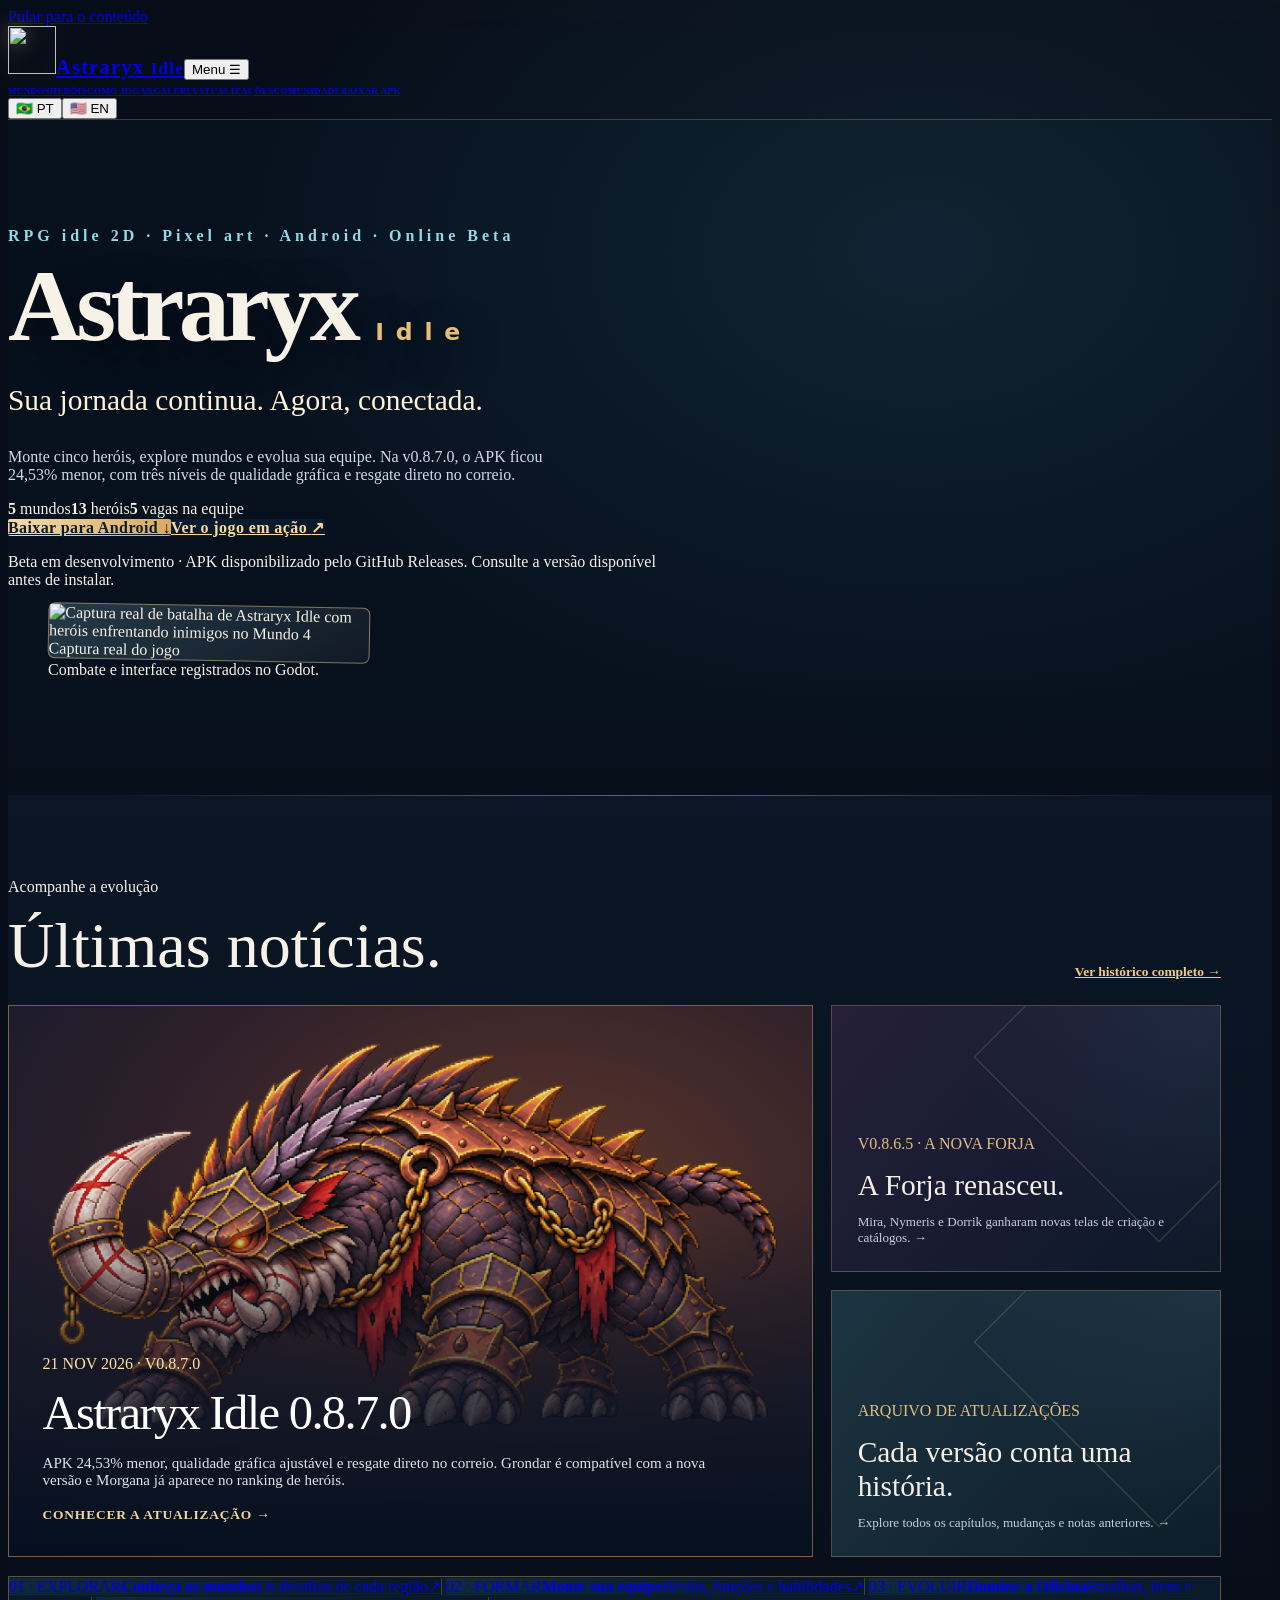
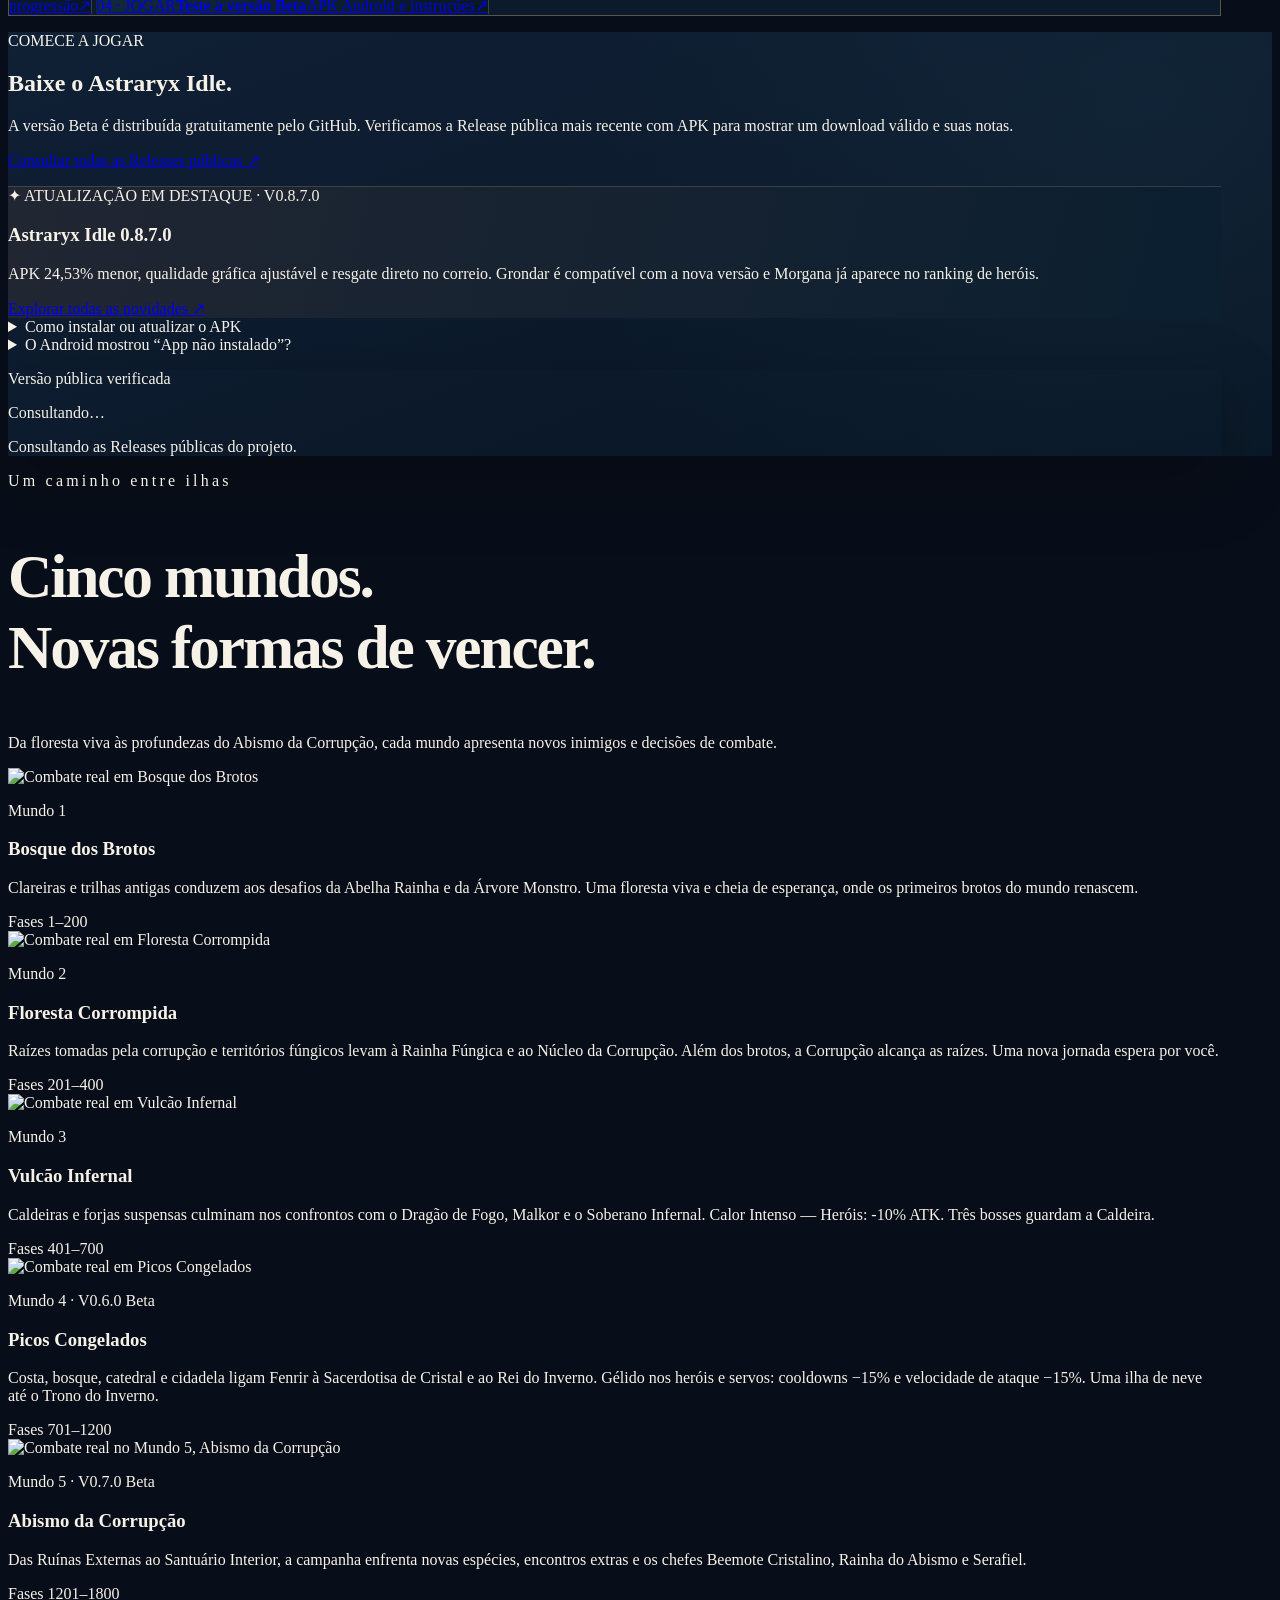
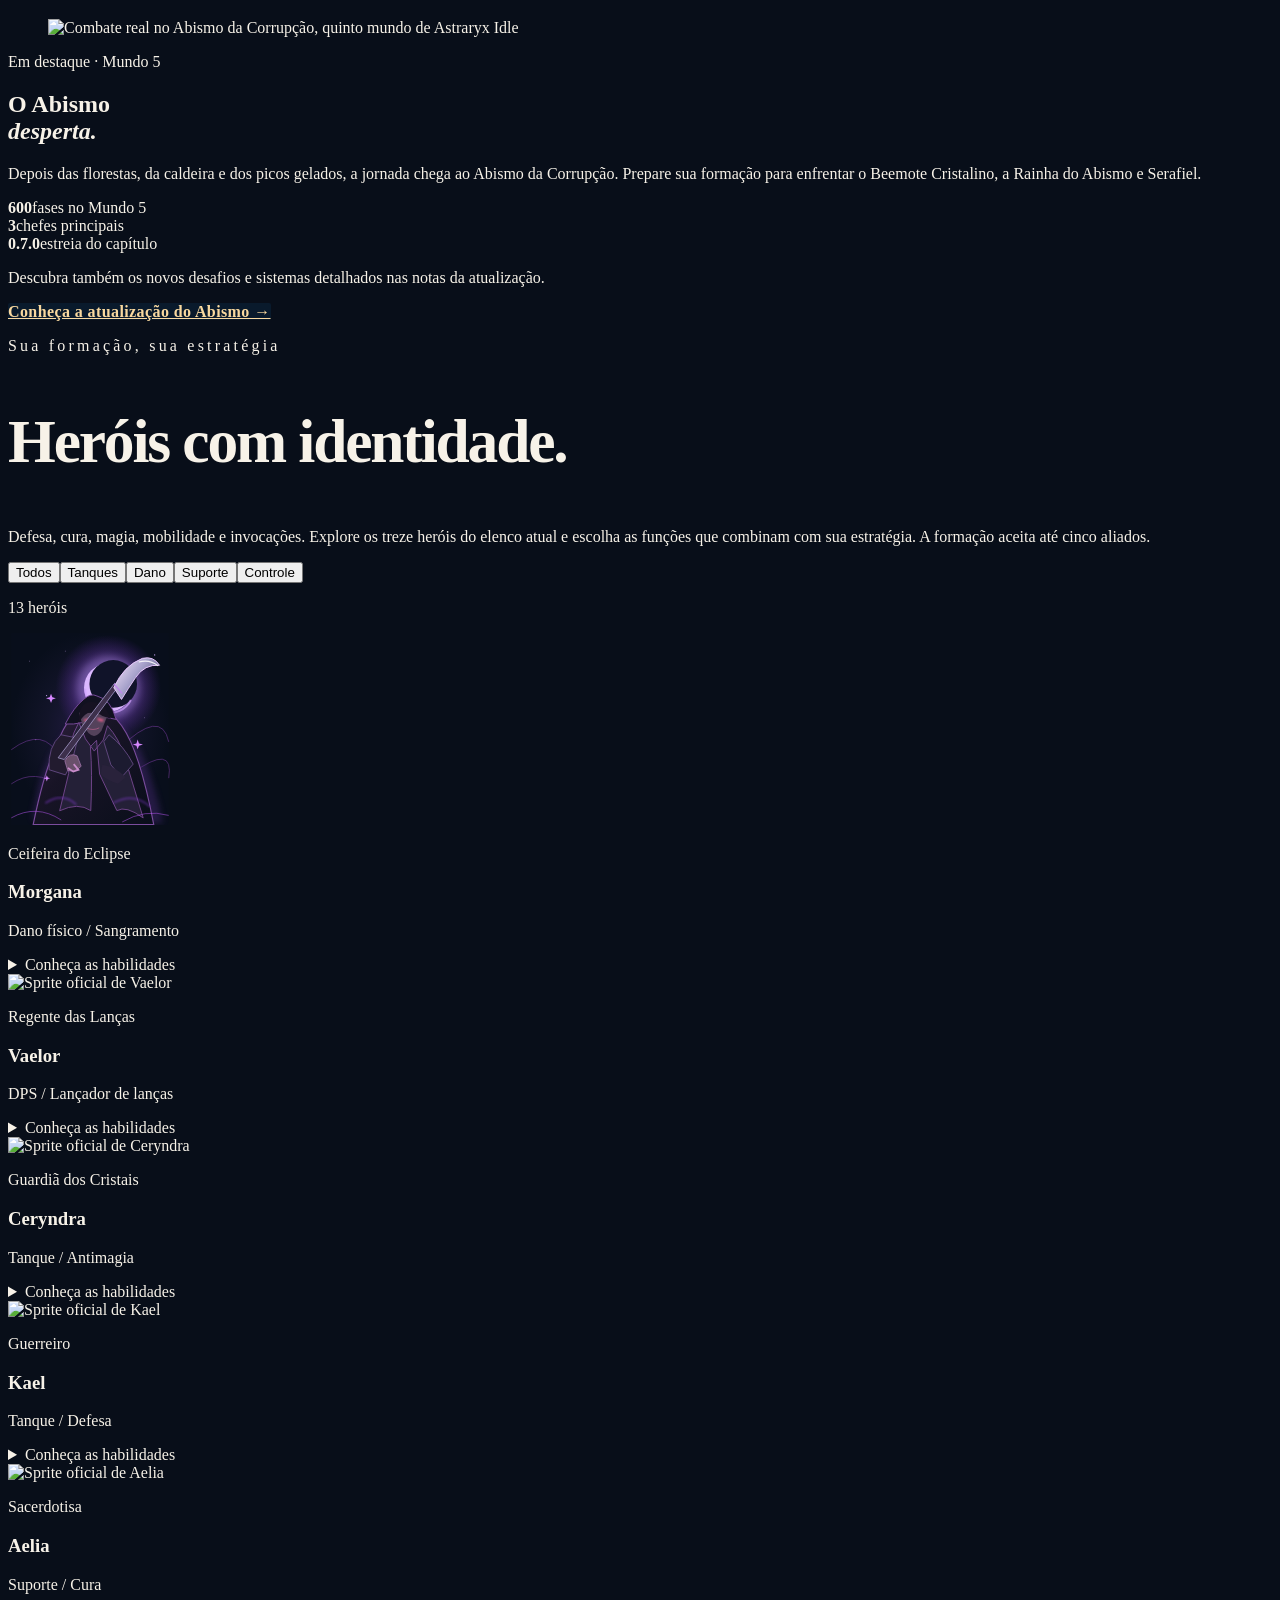
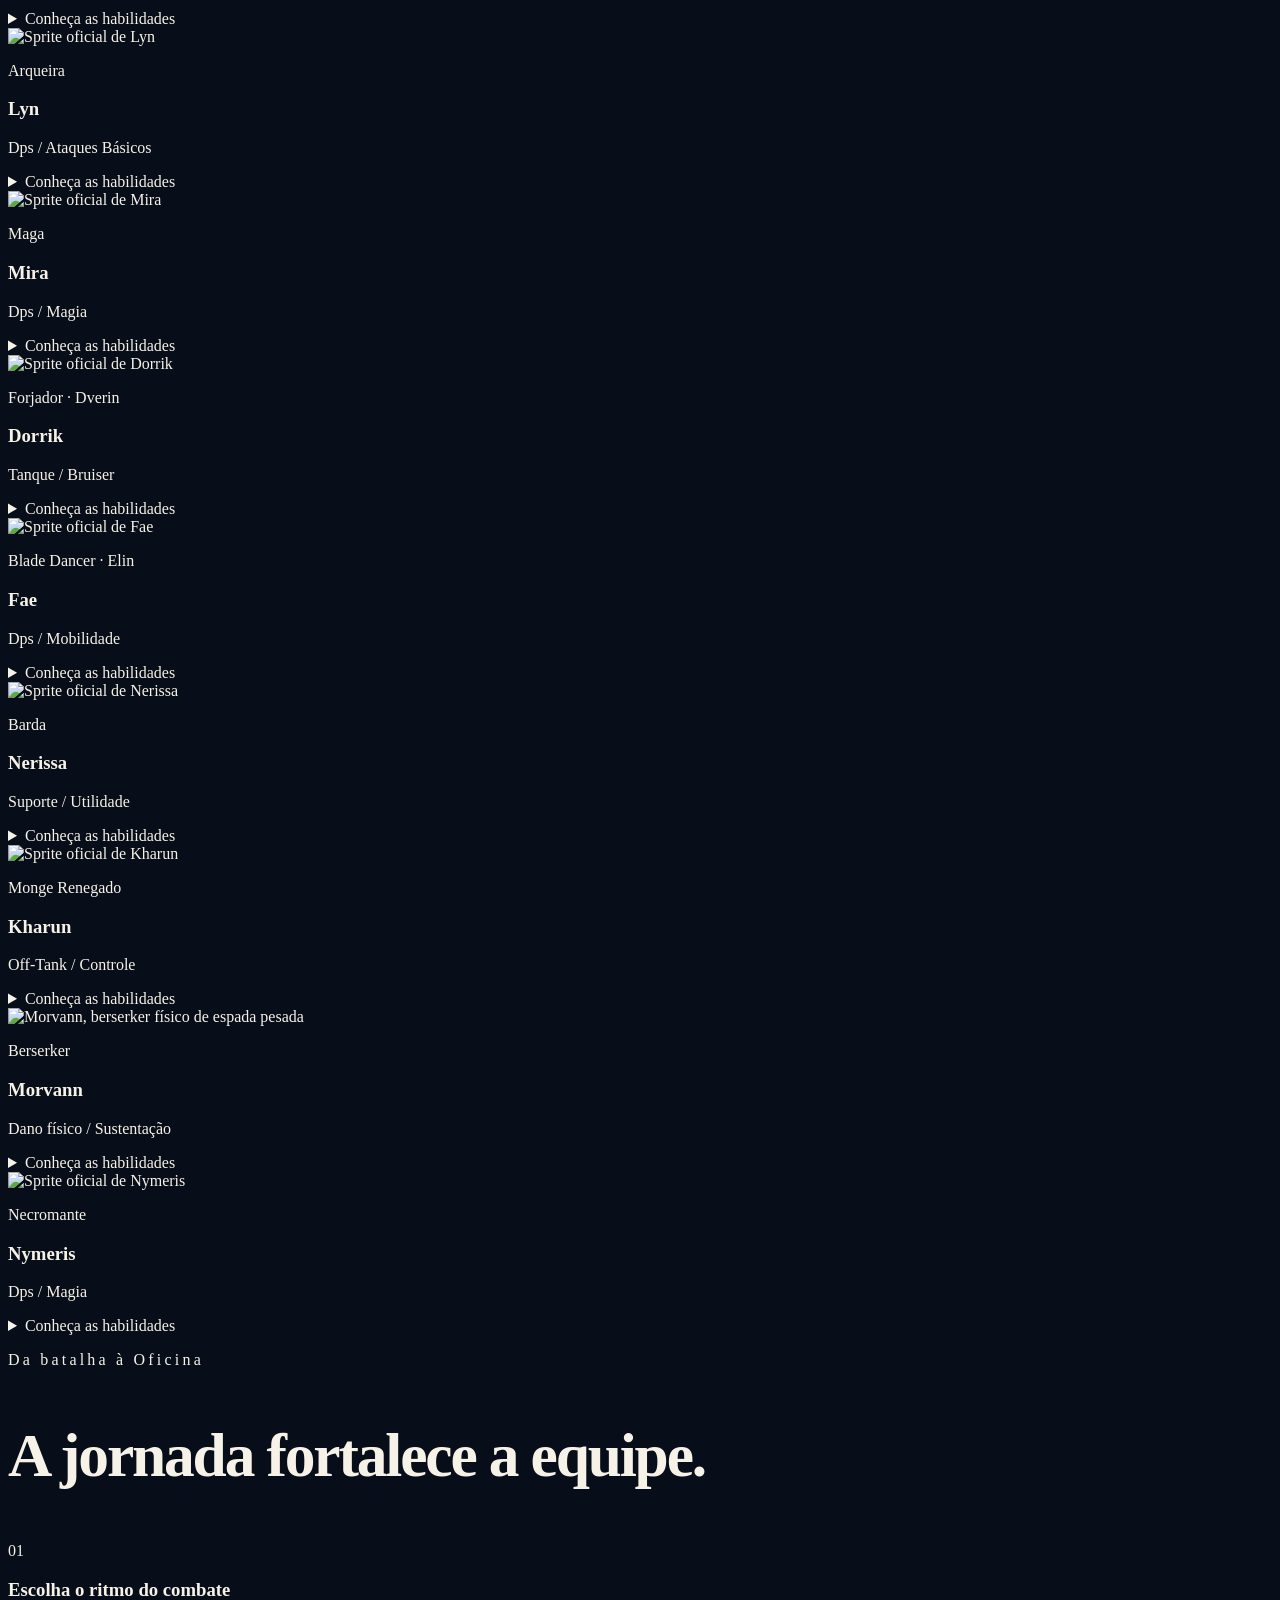
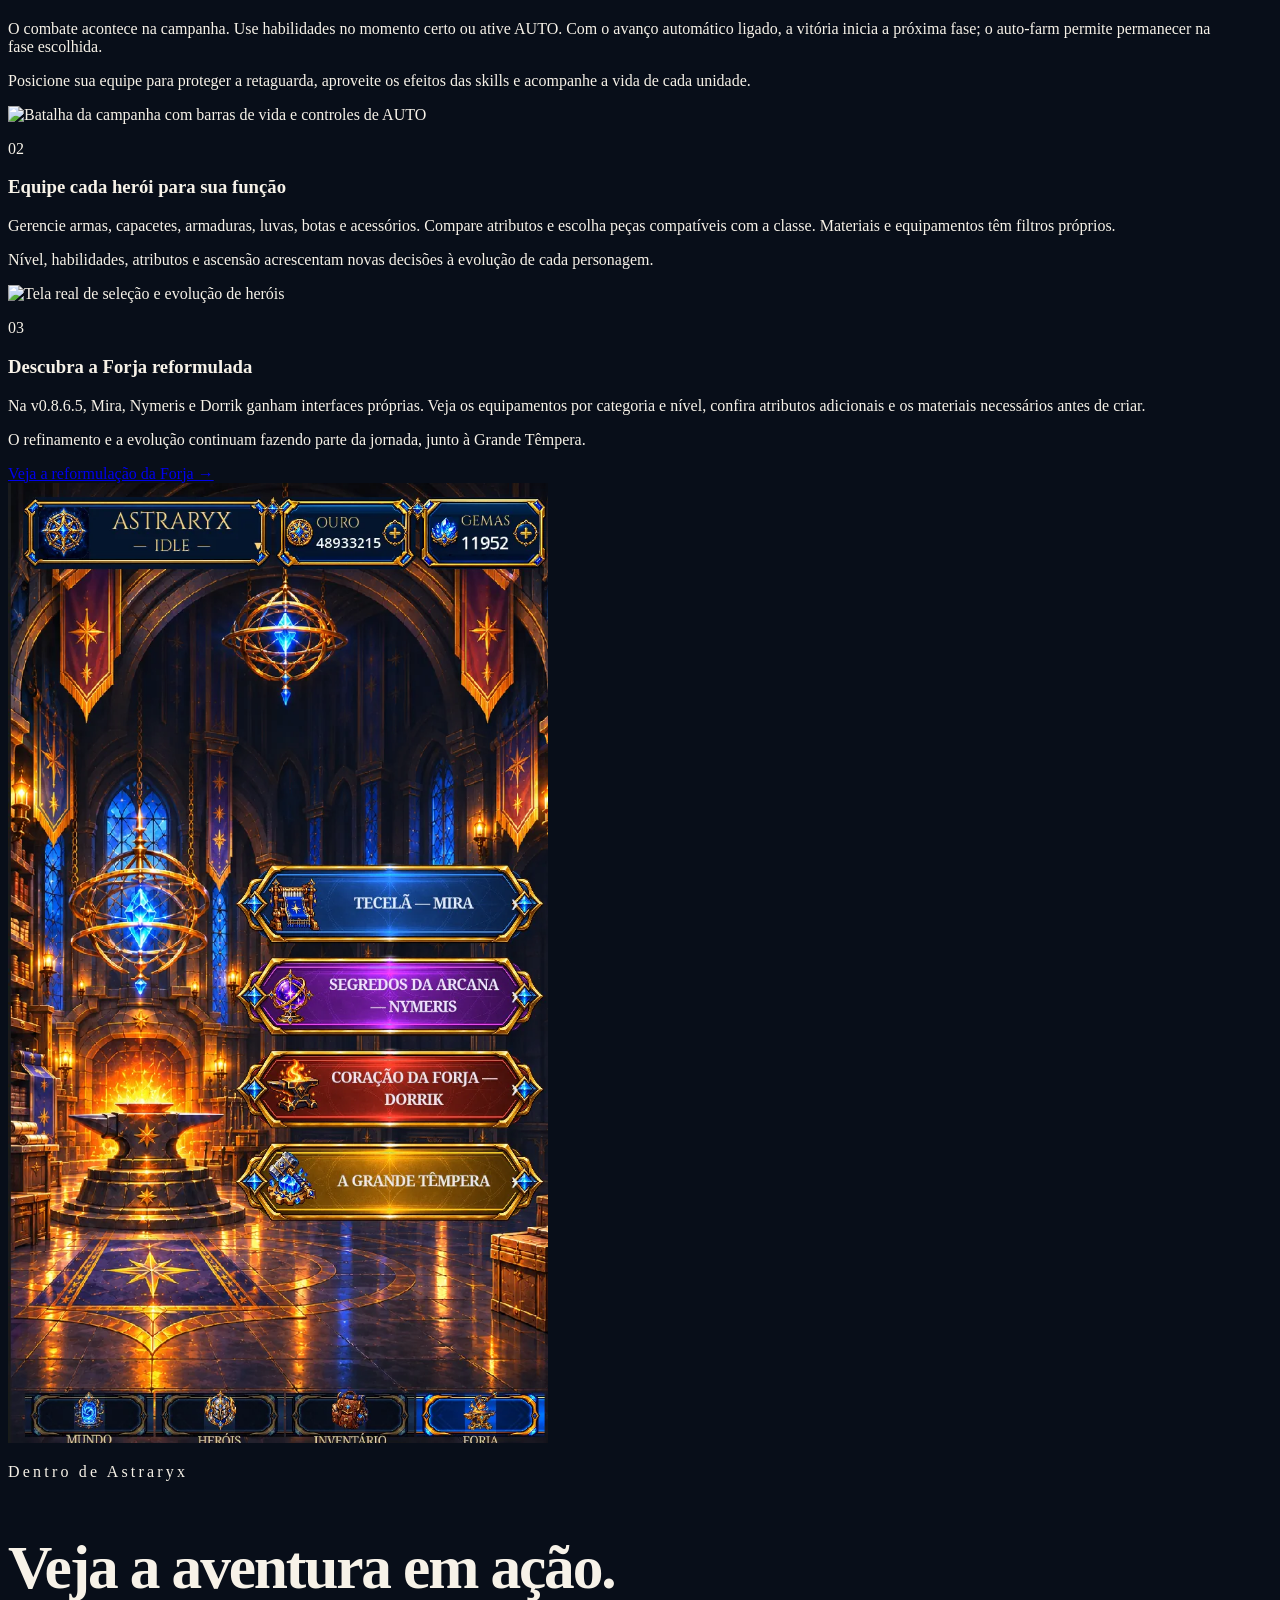
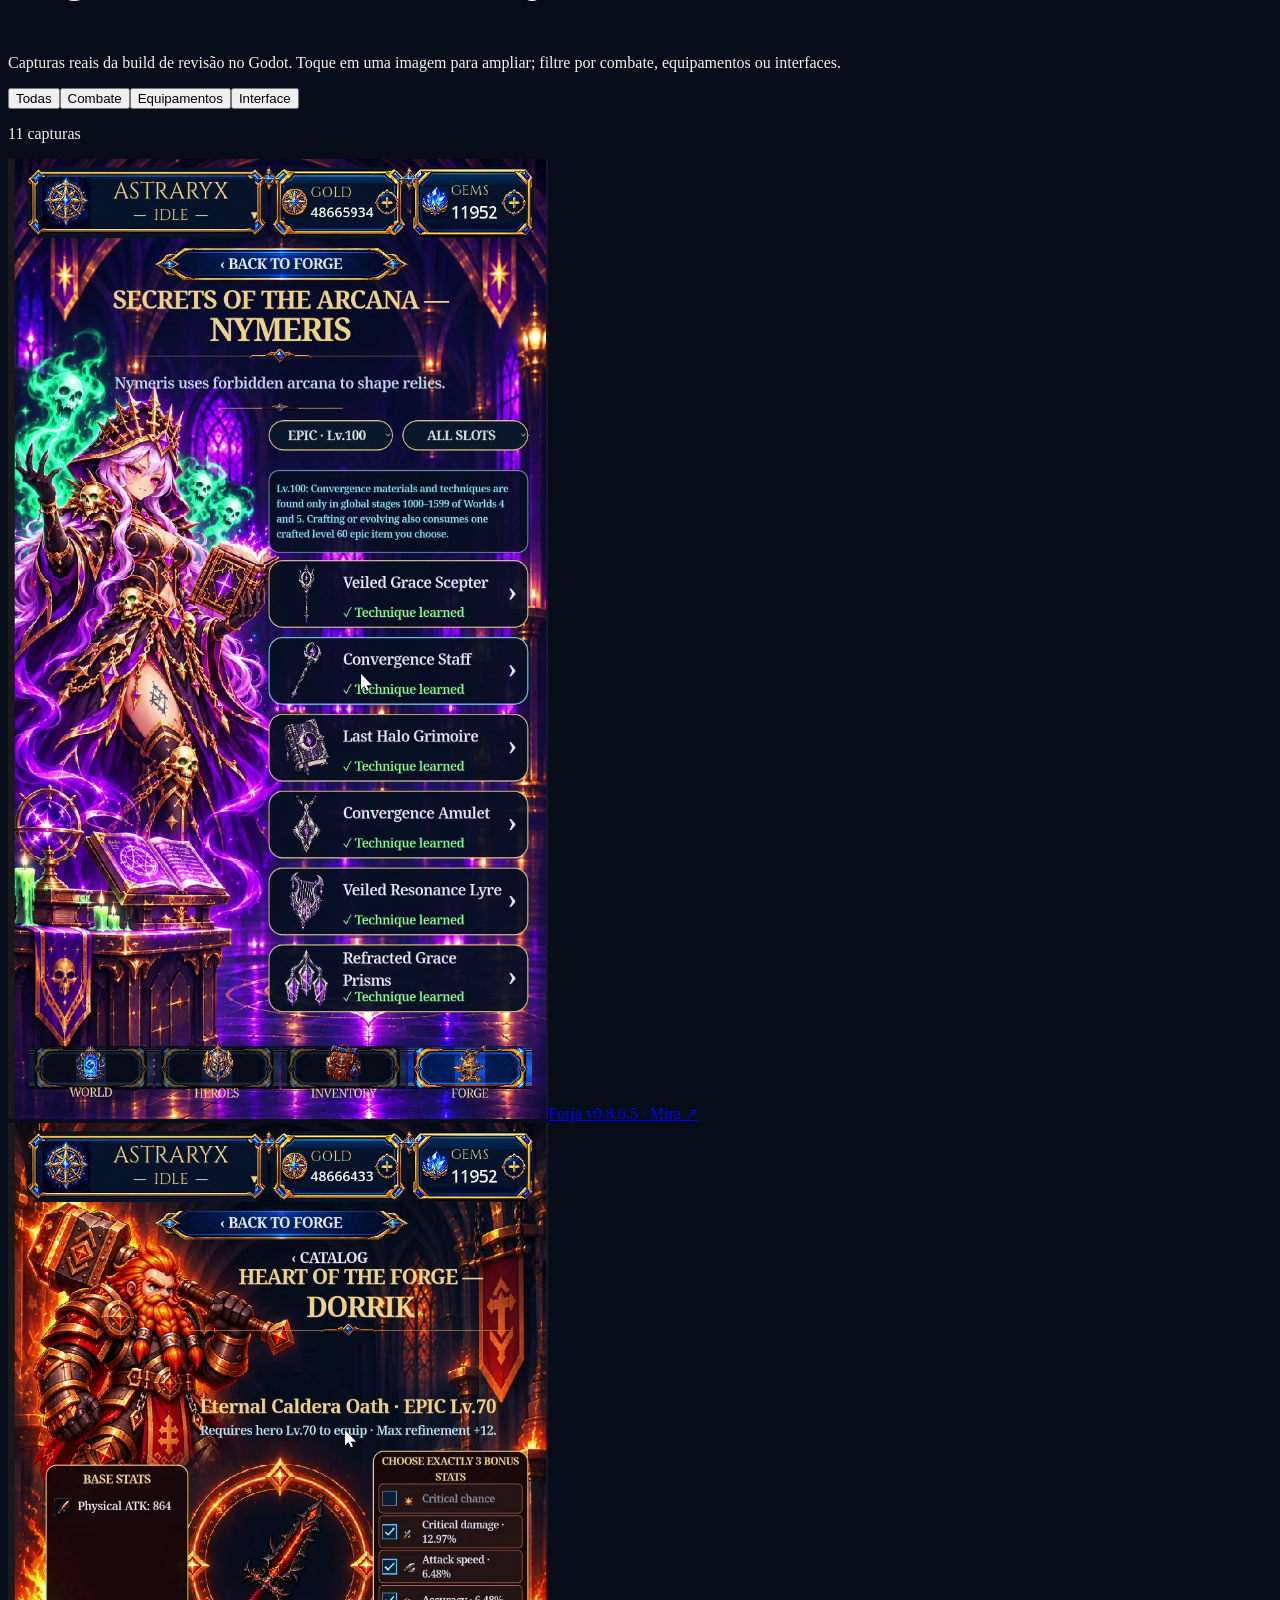
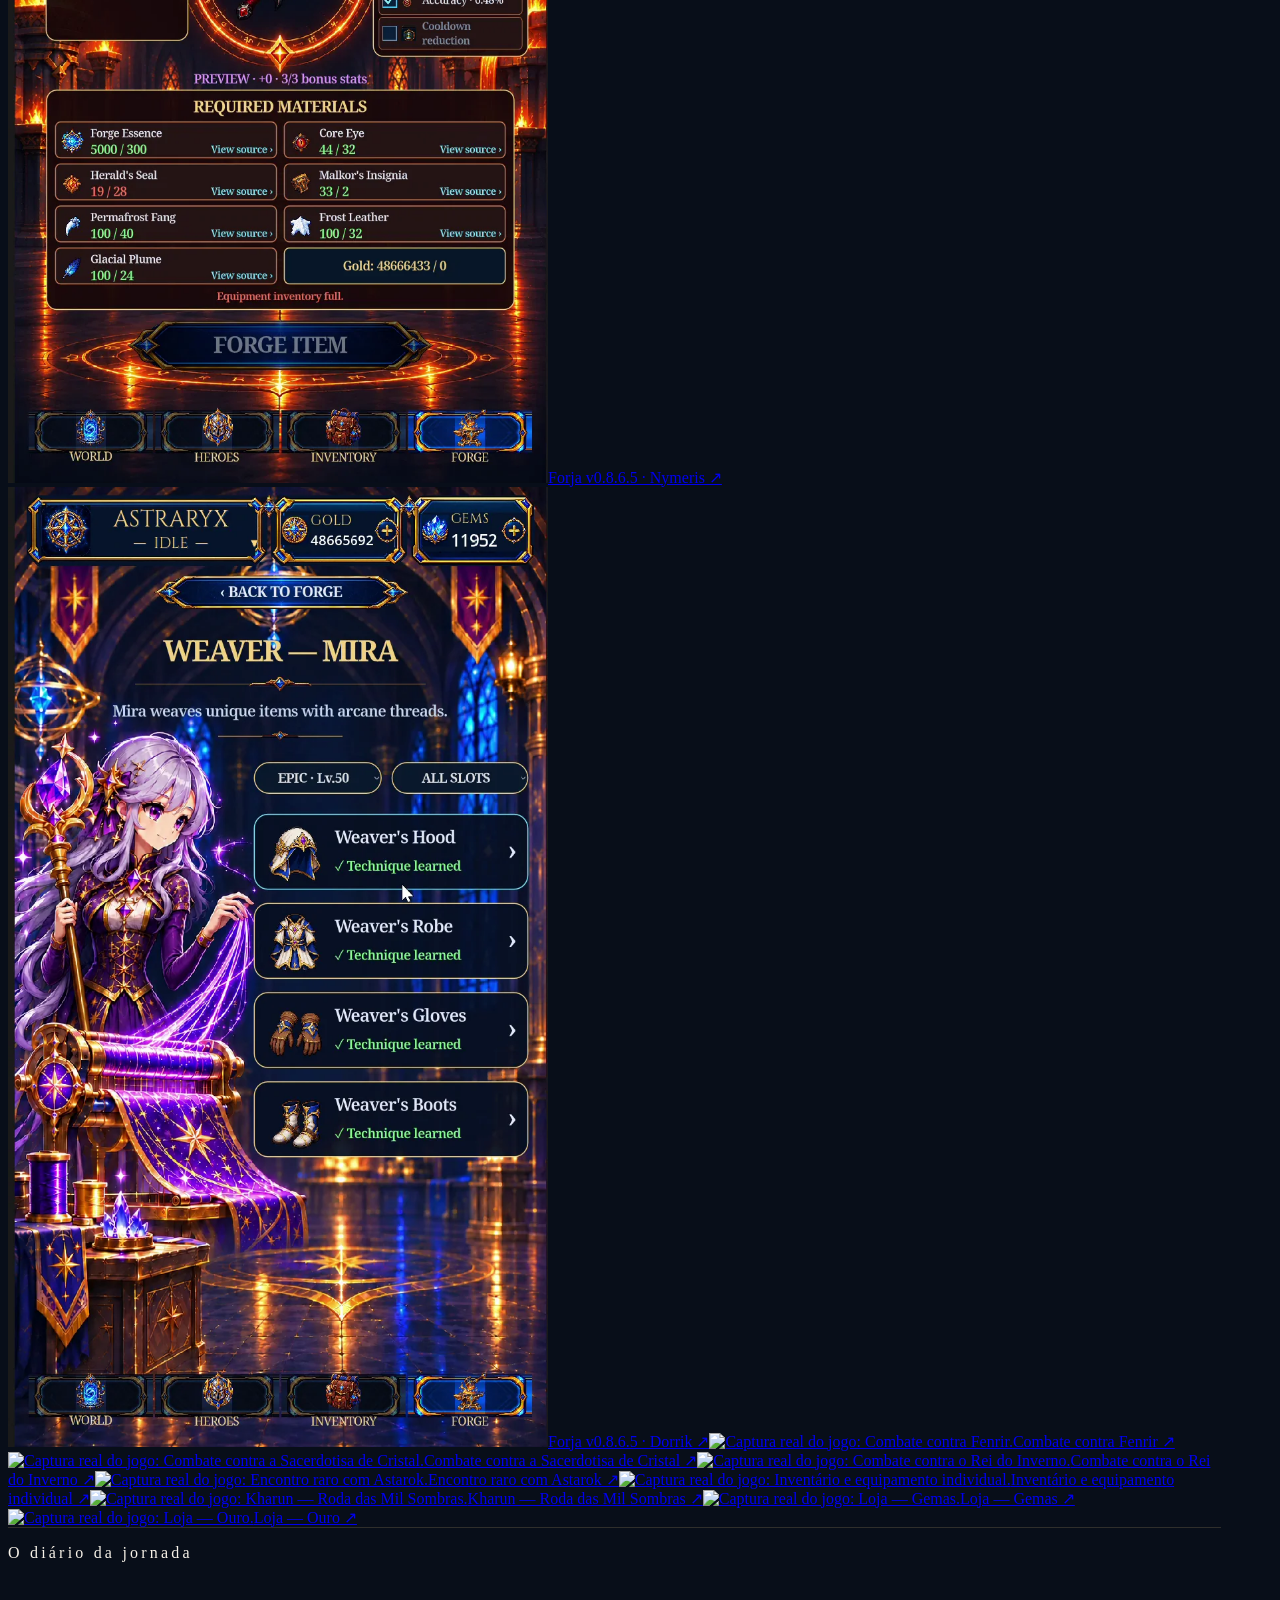
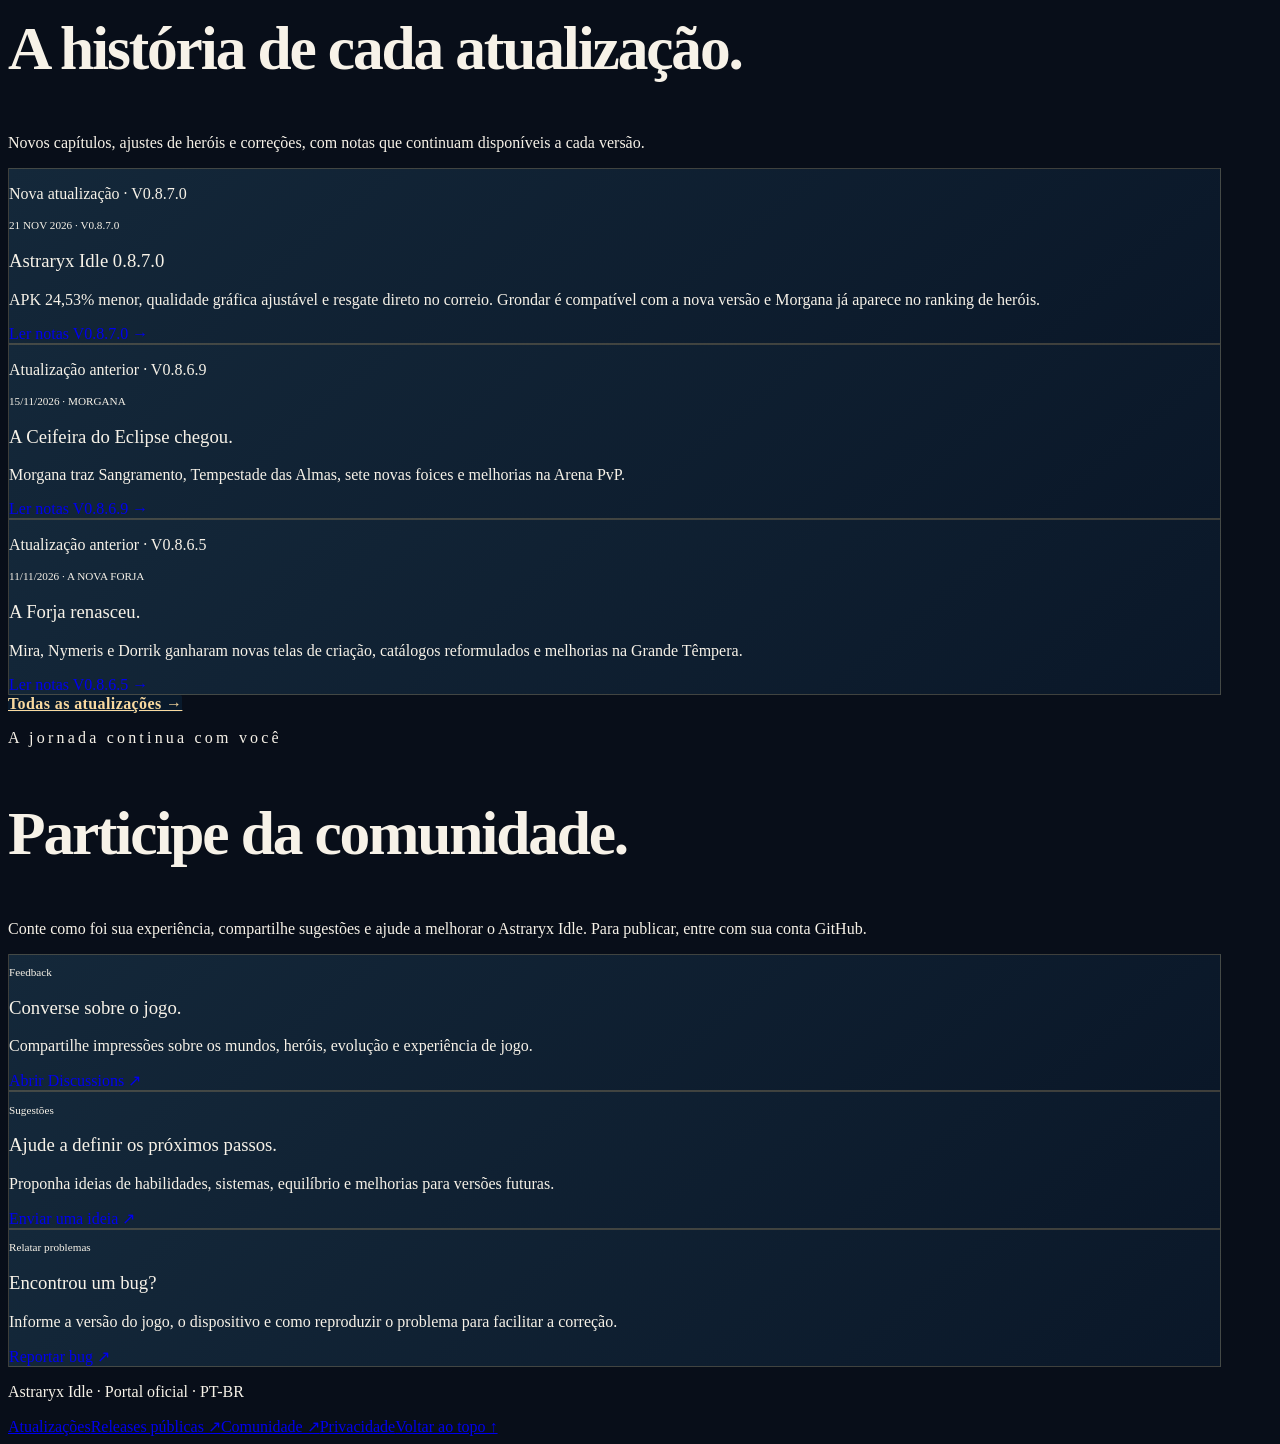
==== commit ba99c5de: "Publish Astraryx Idle 0.8.7.0 patch notes" ====
--- a/index.html
+++ b/index.html
@@ -2,9 +2,9 @@
 <html lang="pt-BR"><head>
 <meta charset="utf-8"><meta name="viewport" content="width=device-width,initial-scale=1">
 <title>Astraryx Idle — RPG idle em pixel art para Android</title>
-<meta name="description" content="Astraryx Idle v0.8.6.9: Morgana, a Ceifeira do Eclipse, chega com Sangramento, Tempestade das Almas e melhorias na Arena PvP. APK Beta Android.">
-<meta name="theme-color" content="#07101e"><meta name="robots" content="index,follow"><meta property="og:image:width" content="820"><meta property="og:image:height" content="1000"><link rel="canonical" href="https://astraryxidle.github.io/">
-<meta property="og:type" content="website"><meta property="og:locale" content="pt_BR"><meta property="og:site_name" content="Astraryx Idle"><meta property="og:title" content="Astraryx Idle — A jornada continua"><meta property="og:description" content="Astraryx v0.8.6.9: Morgana chega com habilidades, foices e melhorias na Arena PvP. APK Beta disponível no GitHub."><meta property="og:url" content="https://astraryxidle.github.io/"><meta property="og:image" content="https://astraryxidle.github.io/updates/v0.8.6.9/media/morgana-eclipse-promo.svg"><meta name="twitter:card" content="summary_large_image"><meta property="og:image:alt" content="Arte promocional temática de Morgana, a Ceifeira do Eclipse">
+<meta name="description" content="Astraryx Idle v0.8.7.0 para Android. APK 24,53% menor, qualidade gráfica ajustável, melhorias no correio, Grondar e Morgana no ranking.">
+<meta name="theme-color" content="#07101e"><meta name="robots" content="index,follow"><meta property="og:image:width" content="1774"><meta property="og:image:height" content="887"><link rel="canonical" href="https://astraryxidle.github.io/">
+<meta property="og:type" content="website"><meta property="og:locale" content="pt_BR"><meta property="og:site_name" content="Astraryx Idle"><meta property="og:title" content="Astraryx Idle — A jornada continua"><meta property="og:description" content="Astraryx Idle v0.8.7.0 para Android. APK 24,53% menor, qualidade gráfica ajustável, melhorias no correio, Grondar e Morgana no ranking."><meta property="og:url" content="https://astraryxidle.github.io/"><meta property="og:image" content="https://astraryxidle.github.io/updates/v0.8.7.0/media/grondar.png"><meta name="twitter:card" content="summary_large_image"><meta property="og:image:alt" content="Grondar, chefe do World Boss">
 <script>
   // Supabase invite/recovery links land on Site URL by default.
   // The fragment is forwarded exclusively within the same origin before site scripts load.
@@ -16,7 +16,7 @@
     }
   })();
 </script>
-<link rel="icon" href="assets/branding/favicon.png?v=20261025-astraryx-icon" type="image/png"><link rel="stylesheet" href="styles.css"><link rel="stylesheet" href="assets/css/site-v3.css?v=20261019-langflags"><link rel="stylesheet" href="assets/css/editorial-2026.css?v=20261115-morgana-home"><script type="module" src="app.js?v=20261115-v0869"></script>
+<link rel="icon" href="assets/branding/favicon.png?v=20261025-astraryx-icon" type="image/png"><link rel="stylesheet" href="styles.css"><link rel="stylesheet" href="assets/css/site-v3.css?v=20261019-langflags"><link rel="stylesheet" href="assets/css/editorial-2026.css?v=20261121-v0870"><script type="module" src="app.js?v=20261121-v0870"></script>
 </head><body><a class="skip-link" href="#conteudo">Pular para o conteúdo</a>
 <header class="site-header"><div class="container header-inner"><a class="brand" href="index.html" aria-label="Astraryx Idle — início"><img src="assets/branding/emblem.webp?v=20261025-astraryx-icon" width="44" height="44" alt=""><span>Astraryx <small>Idle</small></span></a><button class="menu-toggle" type="button" aria-expanded="false" aria-controls="site-nav" aria-label="Abrir menu de navegação">Menu ☰</button><nav class="nav-links" id="site-nav" aria-label="Navegação principal"><a href="#mundos">Mundos</a><a href="#personagens">Heróis</a><a href="#sistemas">Como jogar</a><a href="#galeria">Galeria</a><a href="updates/index.html">Atualizações</a><a href="#comunidade">Comunidade</a><a class="nav-download" href="#download" data-track-event="download_cta_click" data-track-origin="menu">Baixar APK ↓</a></nav><div class="language-picker" role="group" data-language-picker aria-label="Idioma do site"><button type="button" data-site-lang="pt-BR" aria-label="Português do Brasil" title="Português" aria-pressed="true">🇧🇷 <span>PT</span></button><button type="button" data-site-lang="en" aria-label="English" title="English" aria-pressed="false">🇺🇸 <span>EN</span></button></div></div></header>
 <main id="conteudo"><section class="home-hero" id="inicio">
@@ -25,7 +25,7 @@
       <p class="eyebrow">RPG idle 2D · Pixel art · Android · Online Beta</p>
       <h1>Astraryx <small>Idle</small></h1>
       <p class="lede">Sua jornada continua. Agora, conectada.</p>
-      <p>Monte cinco heróis, explore mundos e evolua sua equipe. Na v0.8.6.9, Morgana, a Ceifeira do Eclipse, chega com Sangramento e Tempestade das Almas, além de melhorias na Arena PvP.</p>
+      <p>Monte cinco heróis, explore mundos e evolua sua equipe. Na v0.8.7.0, o APK ficou 24,53% menor, com três níveis de qualidade gráfica e resgate direto no correio.</p>
       <div class="hero-facts" aria-label="Recursos do jogo"><span><strong>5</strong> mundos</span><span><strong>13</strong> heróis</span><span><strong>5</strong> vagas na equipe</span></div>
       <div class="actions"><a class="button button-gold" href="#download" data-track-event="download_cta_click" data-track-origin="hero">Baixar para Android <span aria-hidden="true">↓</span></a><a class="button button-outline" href="#galeria">Ver o jogo em ação <span aria-hidden="true">↗</span></a></div>
       <p class="hero-note">Beta em desenvolvimento · APK disponibilizado pelo GitHub Releases. Consulte a versão disponível antes de instalar.</p>
@@ -35,9 +35,9 @@
 </section>
 <!-- Apresentação editorial Astraryx v0.8 — inspiração estrutural de portais de jogos, com identidade e assets próprios. -->
 <section class="portal-news" aria-labelledby="portal-news-title"><div class="container"><div class="portal-news-top"><div><p class="eyebrow">Acompanhe a evolução</p><h2 id="portal-news-title">Últimas notícias.</h2></div><a href="updates/index.html">Ver histórico completo →</a></div><div class="portal-news-grid">
-<a class="portal-feature portal-feature--morgana" href="updates/v0.8.6.9/index.html"><img src="updates/v0.8.6.9/media/morgana-eclipse-promo.svg" width="820" height="1000" loading="lazy" alt="Arte promocional temática de Morgana com foice e eclipse violeta"><div class="portal-feature-copy"><p class="eyebrow">15 NOV 2026 · V0.8.6.9 · MORGANA</p><h3>A Ceifeira do Eclipse chegou.</h3><p>Conheça Morgana: Sangramento, Tempestade das Almas, sete novas foices e otimizações do PvP. Explore a arte e o GIF temático da atualização.</p><span class="read-more">Conhecer a atualização →</span></div></a>
+<a class="portal-feature portal-feature--grondar" href="updates/v0.8.7.0/index.html"><img src="updates/v0.8.7.0/media/grondar.png" width="1774" height="887" loading="lazy" alt=""><div class="portal-feature-copy"><p class="eyebrow">21 NOV 2026 · V0.8.7.0</p><h3>Astraryx Idle 0.8.7.0</h3><p>APK 24,53% menor, qualidade gráfica ajustável e resgate direto no correio. Grondar é compatível com a nova versão e Morgana já aparece no ranking de heróis.</p><span class="read-more">Conhecer a atualização →</span></div></a>
 <div class="portal-news-side"><a class="portal-side-card portal-side-card--roadmap" href="updates/v0.8.6.5/index.html"><div><p class="eyebrow">V0.8.6.5 · A NOVA FORJA</p><h3>A Forja renasceu.</h3><p>Mira, Nymeris e Dorrik ganharam novas telas de criação e catálogos. →</p></div></a><a class="portal-side-card portal-side-card--archive" href="updates/index.html"><div><p class="eyebrow">ARQUIVO DE ATUALIZAÇÕES</p><h3>Cada versão conta uma história.</h3><p>Explore todos os capítulos, mudanças e notas anteriores. →</p></div></a></div></div>
-<div class="online-manifesto"><p class="eyebrow">MORGANA · V0.8.6.9</p><h2>A Ceifeira do Eclipse chegou.</h2><div class="online-pill-row"><span>Morgana · Heroína Demoníaca</span><span>Sangramento</span><span>7 novas foices</span><span>Build Android 80609</span></div><p>A nova heroína usa golpes físicos de foice, dano contínuo e ataques cada vez mais rápidos. A Arena PvP recebe otimizações de fluidez e estabilidade.</p><p><a href="updates/v0.8.6.9/index.html">Conheça Morgana, veja a arte e o GIF da atualização →</a></p></div></div></section>
+</div></section>
 <div class="container hero-links-wrap">
 <nav class="experience-rail" aria-label="Explore Astraryx Idle">
   <a href="#mundos"><span class="rail-index">01 · EXPLORAR</span><strong>Conheça os mundos</strong><span class="rail-detail">Os desafios de cada região</span><span class="rail-arrow" aria-hidden="true">↗</span></a>
@@ -48,10 +48,10 @@
 </div>
 <section class="section download" id="download"><div class="container download-inner"><div><p class="eyebrow">COMECE A JOGAR</p><h2>Baixe o Astraryx Idle.</h2><p>A versão Beta é distribuída gratuitamente pelo GitHub. Verificamos a Release pública mais recente com APK para mostrar um download válido e suas notas.</p><p><a href="https://github.com/AstraryxIdle/astraryx-releases/releases" target="_blank" rel="noopener noreferrer">Consultar todas as Releases públicas ↗</a></p>
 <aside class="release-notes-feature" aria-labelledby="release-notes-feature-title">
-<p class="release-notes-feature-label"><span aria-hidden="true">✦</span> ATUALIZAÇÃO EM DESTAQUE · V0.8.6.9</p><h3 id="release-notes-feature-title">Morgana: a Ceifeira do Eclipse.</h3>
-<p>A v0.8.6.9 traz Morgana, heroína demoníaca de dano físico e Sangramento, sete novas foices e efeitos visuais próprios. A Arena PvP também recebeu otimizações de desempenho. O quadro ao lado verifica o APK público no GitHub.</p>
-<a href="updates/v0.8.6.9/index.html">Explorar todas as novidades <span aria-hidden="true">↗</span></a></aside>
-<details><summary>Como instalar ou atualizar o APK</summary><ol><li>Baixe o APK pela Release pública indicada.</li><li>Abra o arquivo no seu Android e autorize a instalação dessa fonte quando o sistema solicitar.</li><li>Conclua a instalação. Para atualizar mantendo o progresso local, instale sobre a versão existente compatível.</li></ol><p>Evite desinstalar o jogo antes de atualizar, para conservar seu progresso. A instalação sobre a versão anterior exige a mesma assinatura Android.</p></details>
+<p class="release-notes-feature-label"><span aria-hidden="true">✦</span> ATUALIZAÇÃO EM DESTAQUE · V0.8.7.0</p><h3 id="release-notes-feature-title">Astraryx Idle 0.8.7.0</h3>
+<p>APK 24,53% menor, qualidade gráfica ajustável e resgate direto no correio. Grondar é compatível com a nova versão e Morgana já aparece no ranking de heróis.</p>
+<a href="updates/v0.8.7.0/index.html">Explorar todas as novidades <span aria-hidden="true">↗</span></a></aside>
+<details><summary>Como instalar ou atualizar o APK</summary><p>Na 0.8.6.9, aceite a atualização ao abrir o jogo ou use Configurações → Verificar atualizações. O jogo baixa o APK e abre o instalador Android.</p><ol><li>Baixe o APK pela Release pública indicada.</li><li>Abra o arquivo no seu Android e autorize a instalação dessa fonte quando o sistema solicitar.</li><li>Conclua a instalação. Para atualizar mantendo o progresso local, instale sobre a versão existente compatível.</li></ol><p>Evite desinstalar o jogo antes de atualizar, para conservar seu progresso. A instalação sobre a versão anterior exige a mesma assinatura Android.</p></details>
 <details class="install-help"><summary>O Android mostrou “App não instalado”?</summary>
   <p>Confira o espaço disponível no aparelho e baixe o APK novamente se o arquivo estiver incompleto. Atualizações também podem falhar quando a versão instalada usa outra assinatura: nesse caso, <strong>não desinstale sem antes garantir um backup do progresso</strong>.</p>
 </details><noscript><p>Abra o histórico público de Releases pelo link acima para conferir a disponibilidade do APK.</p></noscript></div><div class="download-state"><p class="eyebrow">Versão pública verificada</p><p class="release-number" data-release-version>Consultando…</p><p data-release-name></p><p class="release-meta" data-release-size></p><p data-release-status role="status" aria-live="polite">Consultando as Releases públicas do projeto.</p><div class="release-links"><a class="button button-gold" data-release-download hidden>Baixar APK Android</a><a class="button button-outline" data-release-notes hidden>Ler notas dessa versão</a><button type="button" class="button button-outline" data-release-action hidden>Tentar novamente</button></div></div></div></section>
@@ -109,9 +109,9 @@
 </div></section>
 <section class="section container" id="galeria"><div class="section-heading"><p class="eyebrow">Dentro de Astraryx</p><h2>Veja a aventura em ação.</h2><p>Capturas reais da build de revisão no Godot. Toque em uma imagem para ampliar; filtre por combate, equipamentos ou interfaces.</p></div><div class="filter-toolbar"><div class="filter-bar" data-gallery-filter role="group" aria-label="Filtrar capturas"><button type="button" data-gallery-category="todos" aria-pressed="true">Todas</button><button type="button" data-gallery-category="combate" aria-pressed="false">Combate</button><button type="button" data-gallery-category="equipamento" aria-pressed="false">Equipamentos</button><button type="button" data-gallery-category="interface" aria-pressed="false">Interface</button></div><p class="filter-result" data-gallery-count aria-live="polite">11 capturas</p></div><div class="gallery"><a href="updates/v0.8.6.5/media/mira-detail.webp" data-gallery data-gallery-type="equipamento" data-caption="Forja v0.8.6.5 · Mira"><img src="updates/v0.8.6.5/media/mira-detail.webp" width="540" height="960" loading="lazy" alt="A nova tela de criação de equipamentos com Mira"><span>Forja v0.8.6.5 · Mira ↗</span></a><a href="updates/v0.8.6.5/media/nymeris.webp" data-gallery data-gallery-type="equipamento" data-caption="Forja v0.8.6.5 · Nymeris"><img src="updates/v0.8.6.5/media/nymeris.webp" width="540" height="960" loading="lazy" alt="Catálogo arcano de Nymeris na v0.8.6.5"><span>Forja v0.8.6.5 · Nymeris ↗</span></a><a href="updates/v0.8.6.5/media/dorrik-detail.webp" data-gallery data-gallery-type="equipamento" data-caption="Forja v0.8.6.5 · Dorrik"><img src="updates/v0.8.6.5/media/dorrik-detail.webp" width="540" height="960" loading="lazy" alt="Nova bancada do Dorrik e prévia de materiais"><span>Forja v0.8.6.5 · Dorrik ↗</span></a><a href="assets/screenshots/fenrir.webp" data-gallery data-gallery-type="combate" data-caption="Combate contra Fenrir"><img src="assets/screenshots/fenrir.webp" width="540" height="960" loading="lazy" alt="Captura real do jogo: Combate contra Fenrir."><span>Combate contra Fenrir ↗</span></a><a href="assets/screenshots/priestess.webp" data-gallery data-gallery-type="combate" data-caption="Combate contra a Sacerdotisa de Cristal"><img src="assets/screenshots/priestess.webp" width="540" height="960" loading="lazy" alt="Captura real do jogo: Combate contra a Sacerdotisa de Cristal."><span>Combate contra a Sacerdotisa de Cristal ↗</span></a><a href="assets/screenshots/winter-king.webp" data-gallery data-gallery-type="combate" data-caption="Combate contra o Rei do Inverno"><img src="assets/screenshots/winter-king.webp" width="540" height="960" loading="lazy" alt="Captura real do jogo: Combate contra o Rei do Inverno."><span>Combate contra o Rei do Inverno ↗</span></a><a href="assets/screenshots/astarok.webp" data-gallery data-gallery-type="combate" data-caption="Encontro raro com Astarok"><img src="assets/screenshots/astarok.webp" width="540" height="960" loading="lazy" alt="Captura real do jogo: Encontro raro com Astarok."><span>Encontro raro com Astarok ↗</span></a><a href="assets/screenshots/inventory.webp" data-gallery data-gallery-type="equipamento" data-caption="Inventário e equipamento individual"><img src="assets/screenshots/inventory.webp" width="540" height="960" loading="lazy" alt="Captura real do jogo: Inventário e equipamento individual."><span>Inventário e equipamento individual ↗</span></a><a href="assets/screenshots/kharun-skill.webp" data-gallery data-gallery-type="combate" data-caption="Kharun — Roda das Mil Sombras"><img src="assets/screenshots/kharun-skill.webp" width="540" height="960" loading="lazy" alt="Captura real do jogo: Kharun — Roda das Mil Sombras."><span>Kharun — Roda das Mil Sombras ↗</span></a><a href="assets/screenshots/shop-gems.webp" data-gallery data-gallery-type="interface" data-caption="Loja — Gemas"><img src="assets/screenshots/shop-gems.webp" width="540" height="960" loading="lazy" alt="Captura real do jogo: Loja — Gemas."><span>Loja — Gemas ↗</span></a><a href="assets/screenshots/shop-gold.webp" data-gallery data-gallery-type="interface" data-caption="Loja — Ouro"><img src="assets/screenshots/shop-gold.webp" width="540" height="960" loading="lazy" alt="Captura real do jogo: Loja — Ouro."><span>Loja — Ouro ↗</span></a></div></section>
 <section class="section container" id="atualizacoes"><div class="section-heading"><p class="eyebrow">O diário da jornada</p><h2>A história de cada atualização.</h2><p>Novos capítulos, ajustes de heróis e correções, com notas que continuam disponíveis a cada versão.</p></div><div class="release-highlight" data-latest-release-highlight hidden aria-live="polite"><div><span class="eyebrow">Verificado no GitHub Releases</span><strong data-latest-release-title>Última Release Android</strong><p>Exibida automaticamente a partir da Release pública mais recente com APK.</p></div><a href="https://github.com/AstraryxIdle/astraryx-releases/releases" data-latest-release-notes hidden>Ver notas da Release ↗</a></div><div class="grid three">
-<article class="card update-card"><p class="badge">Nova atualização · V0.8.6.9</p><p class="eyebrow">15/11/2026 · MORGANA</p><h3>A Ceifeira do Eclipse chegou.</h3><p>Morgana traz Sangramento, Tempestade das Almas, sete novas foices e melhorias na Arena PvP.</p><a href="updates/v0.8.6.9/index.html">Ler notas V0.8.6.9 →</a></article>
+<article class="card update-card"><p class="badge">Nova atualização · V0.8.7.0</p><p class="eyebrow">21 NOV 2026 · V0.8.7.0</p><h3>Astraryx Idle 0.8.7.0</h3><p>APK 24,53% menor, qualidade gráfica ajustável e resgate direto no correio. Grondar é compatível com a nova versão e Morgana já aparece no ranking de heróis.</p><a href="updates/v0.8.7.0/index.html">Ler notas V0.8.7.0 →</a></article>
+<article class="card update-card"><p class="badge">Atualização anterior · V0.8.6.9</p><p class="eyebrow">15/11/2026 · MORGANA</p><h3>A Ceifeira do Eclipse chegou.</h3><p>Morgana traz Sangramento, Tempestade das Almas, sete novas foices e melhorias na Arena PvP.</p><a href="updates/v0.8.6.9/index.html">Ler notas V0.8.6.9 →</a></article>
 <article class="card update-card"><p class="badge">Atualização anterior · V0.8.6.5</p><p class="eyebrow">11/11/2026 · A NOVA FORJA</p><h3>A Forja renasceu.</h3><p>Mira, Nymeris e Dorrik ganharam novas telas de criação, catálogos reformulados e melhorias na Grande Têmpera.</p><a href="updates/v0.8.6.5/index.html">Ler notas V0.8.6.5 →</a></article>
-<article class="card update-card"><p class="badge">Atualização anterior · V0.8.6.4</p><p class="eyebrow">10/11/2026 · GRONDAR</p><h3>World Boss mais fluido.</h3><p>Grondar passou a utilizar o combate local da campanha, enviando o resultado ao fim da batalha.</p><a href="updates/v0.8.6.4/index.html">Ler notas V0.8.6.4 →</a></article>
 </div><div class="actions"><a class="button button-outline" href="updates/index.html">Todas as atualizações →</a></div></section>
 <section class="section container" id="comunidade" aria-labelledby="comunidade-titulo"><div class="section-heading"><p class="eyebrow">A jornada continua com você</p><h2 id="comunidade-titulo">Participe da comunidade.</h2><p>Conte como foi sua experiência, compartilhe sugestões e ajude a melhorar o Astraryx Idle. Para publicar, entre com sua conta GitHub.</p></div><div class="grid three"><article class="card update-card"><p class="eyebrow">Feedback</p><h3>Converse sobre o jogo.</h3><p>Compartilhe impressões sobre os mundos, heróis, evolução e experiência de jogo.</p><a href="https://github.com/AstraryxIdle/astraryxidle.github.io/discussions" data-track-event="community_discussions_click" target="_blank" rel="noopener noreferrer">Abrir Discussions ↗</a></article><article class="card update-card"><p class="eyebrow">Sugestões</p><h3>Ajude a definir os próximos passos.</h3><p>Proponha ideias de habilidades, sistemas, equilíbrio e melhorias para versões futuras.</p><a href="https://github.com/AstraryxIdle/astraryxidle.github.io/issues/new?template=sugestao.yml" data-track-event="community_suggestion_click" target="_blank" rel="noopener noreferrer">Enviar uma ideia ↗</a></article><article class="card update-card"><p class="eyebrow">Relatar problemas</p><h3>Encontrou um bug?</h3><p>Informe a versão do jogo, o dispositivo e como reproduzir o problema para facilitar a correção.</p><a href="https://github.com/AstraryxIdle/astraryxidle.github.io/issues/new?template=bug_report.yml" data-track-event="community_bug_click" target="_blank" rel="noopener noreferrer">Reportar bug ↗</a></article></div></section>
 </main><footer class="site-footer"><div class="container"><p>Astraryx Idle · Portal oficial · PT-BR</p><a href="updates/index.html">Atualizações</a><a href="https://github.com/AstraryxIdle/astraryx-releases/releases" target="_blank" rel="noopener noreferrer">Releases públicas ↗</a><a href="https://github.com/AstraryxIdle/astraryxidle.github.io/discussions" target="_blank" rel="noopener noreferrer">Comunidade ↗</a><a href="privacidade.html">Privacidade</a><a href="#conteudo">Voltar ao topo ↑</a></div></footer></body></html>
--- a/assets/css/editorial-2026.css
+++ b/assets/css/editorial-2026.css
@@ -156,3 +156,7 @@
 .portal-feature--morgana:hover>img{transform:scale(1.025)}
 .portal-feature--morgana:after{background:linear-gradient(0deg,#060d1ff9 0%,#0a1325e3 31%,#0b112177 66%,#0a10291f 100%)}
 @media(max-width:740px){.portal-feature--morgana>img{width:100%;left:0;object-fit:cover;object-position:center 26%;opacity:.7}}
+
+.portal-feature--grondar{background:radial-gradient(ellipse at 67% 34%,#5e3729 0%,#2f202b 53%,#101a2c 100%)}
+.portal-feature--grondar img{object-fit:contain;object-position:center 18%;opacity:.94}
+.portal-feature--grondar:after{background:linear-gradient(0deg,#05101f 0%,#101524cb 28%,#06112205 68%)}
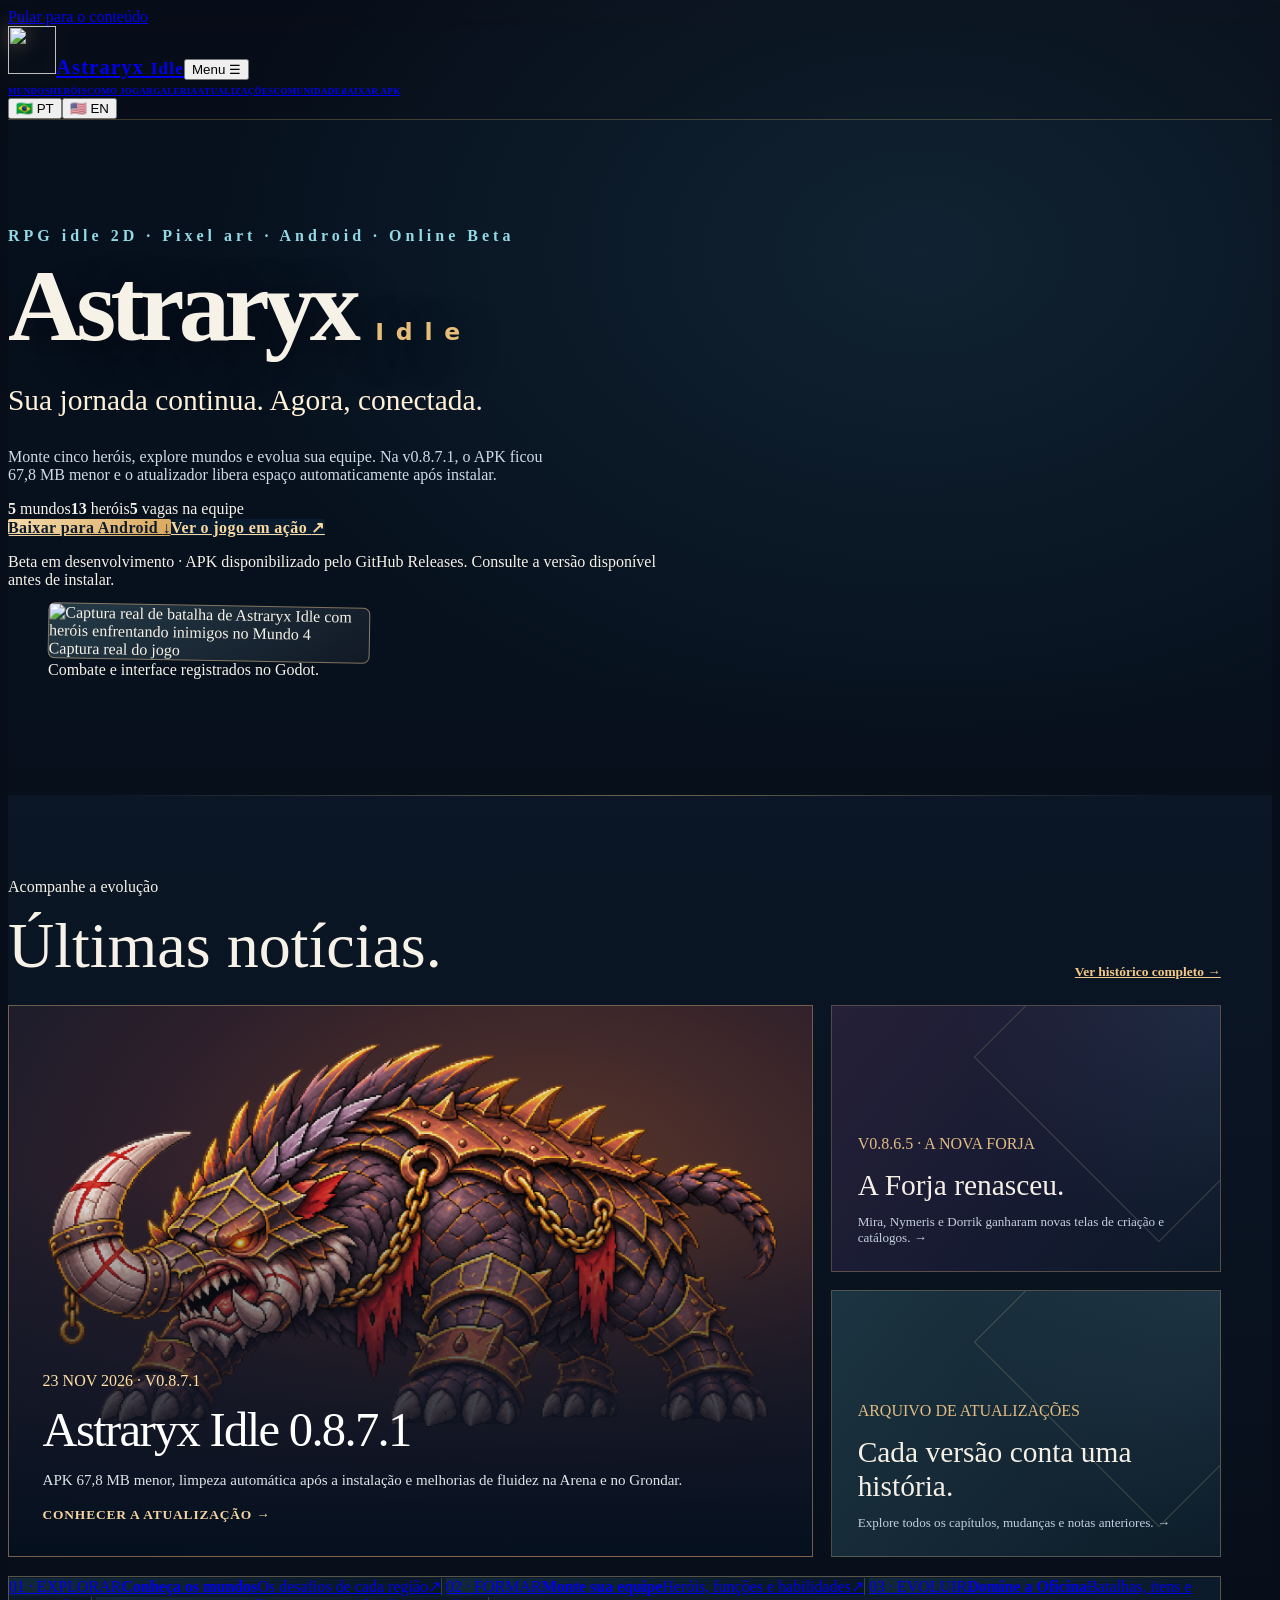
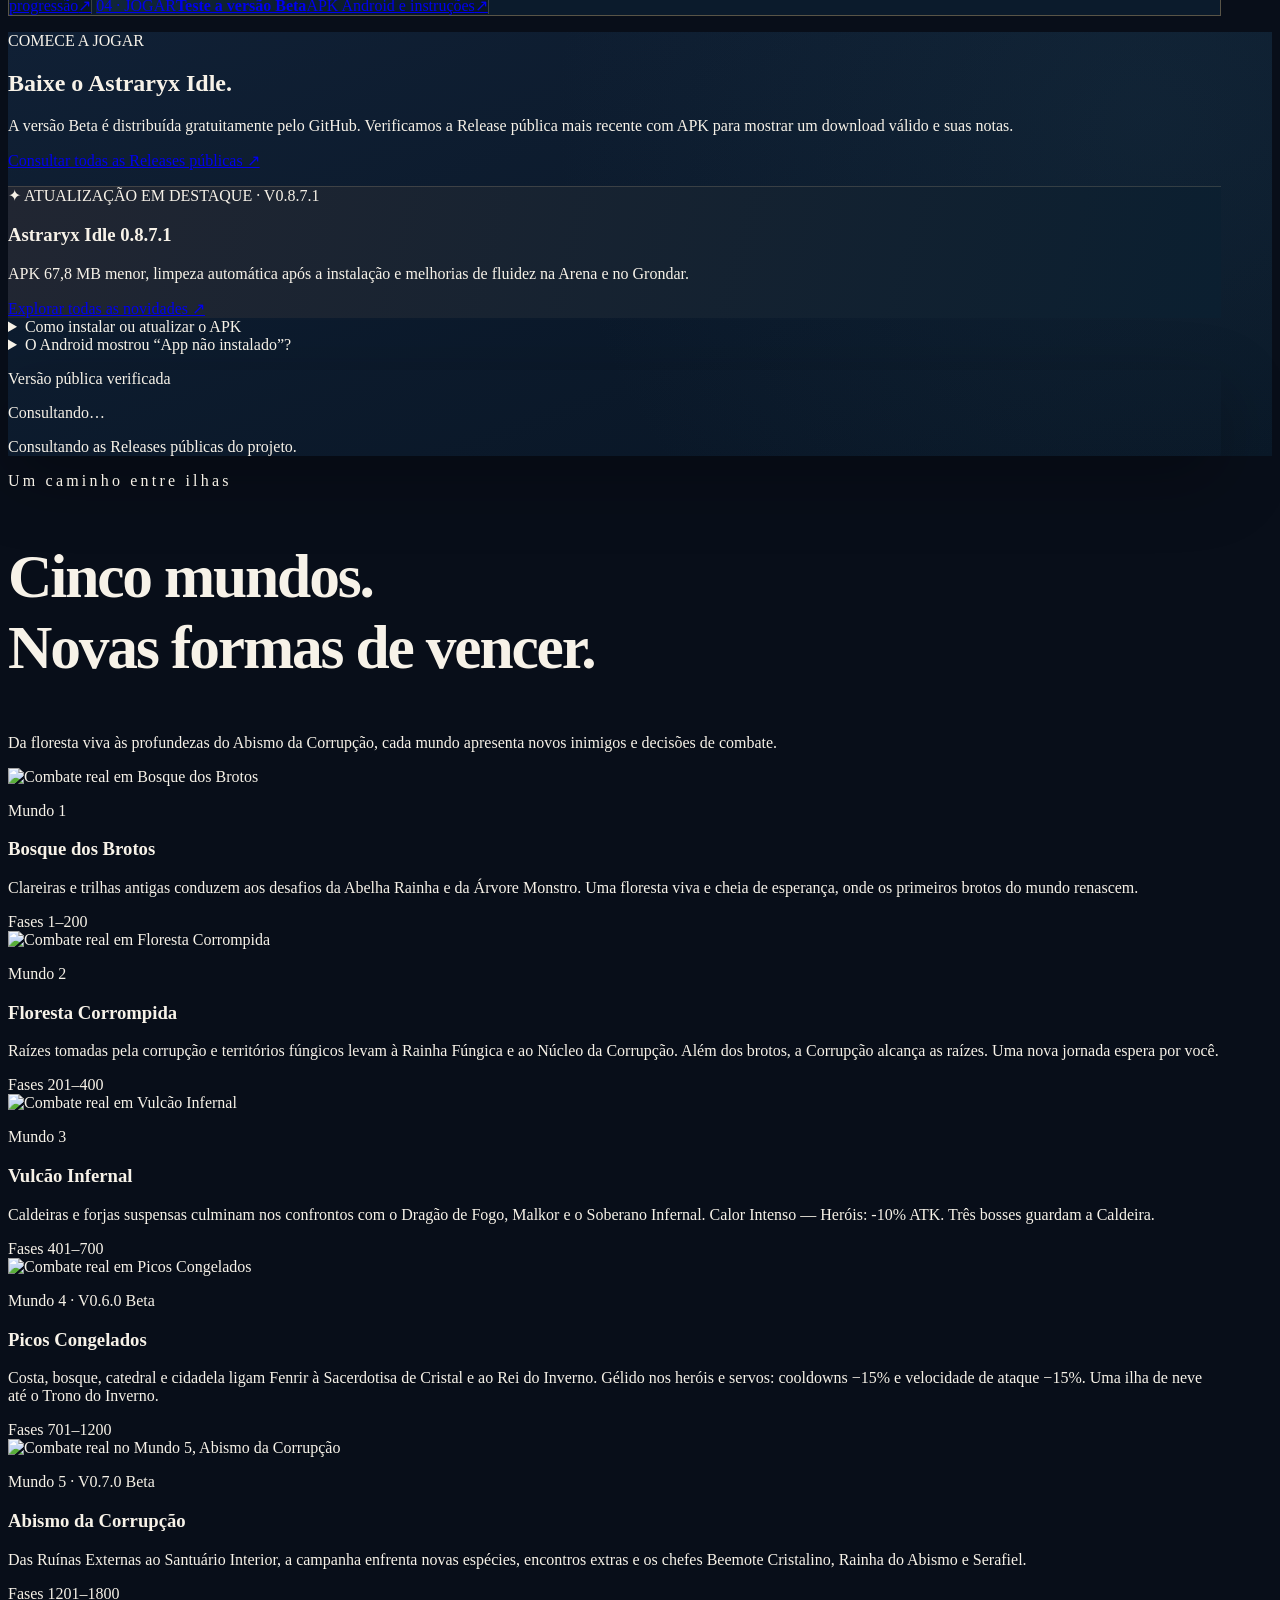
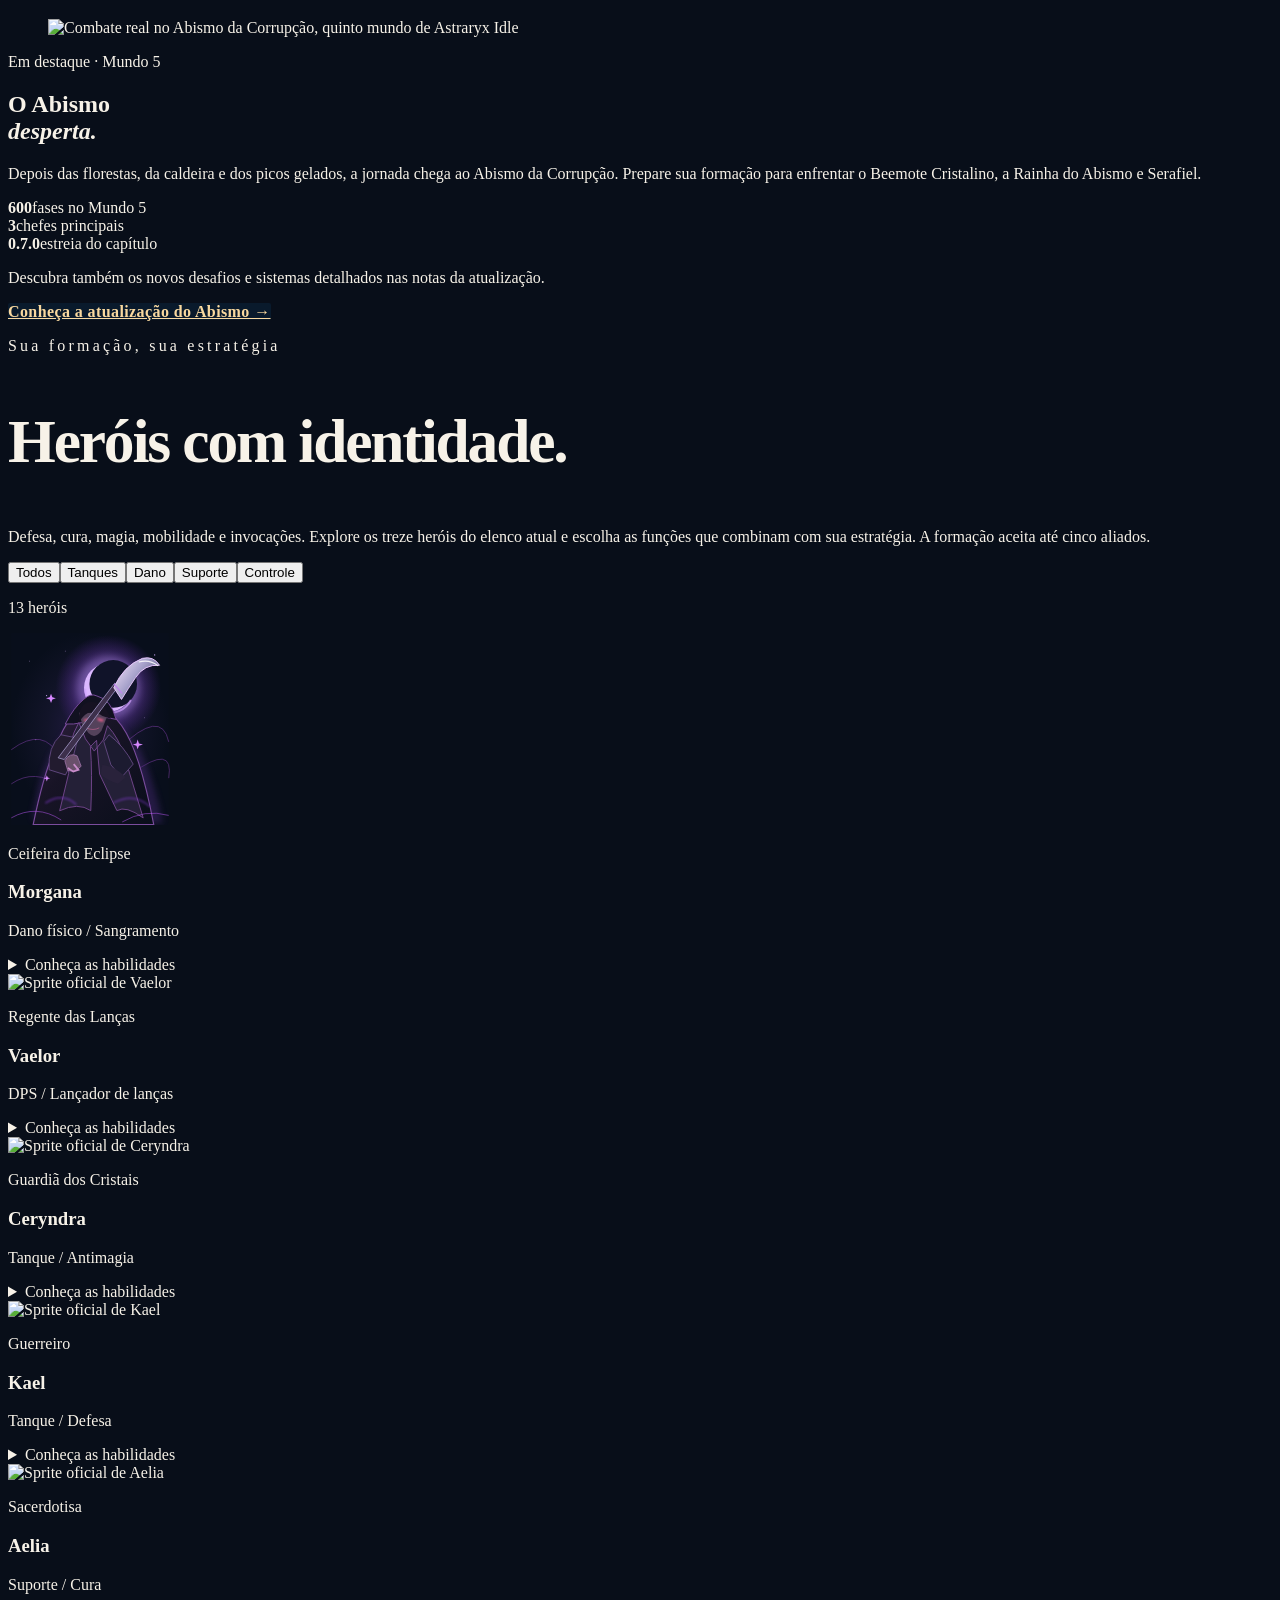
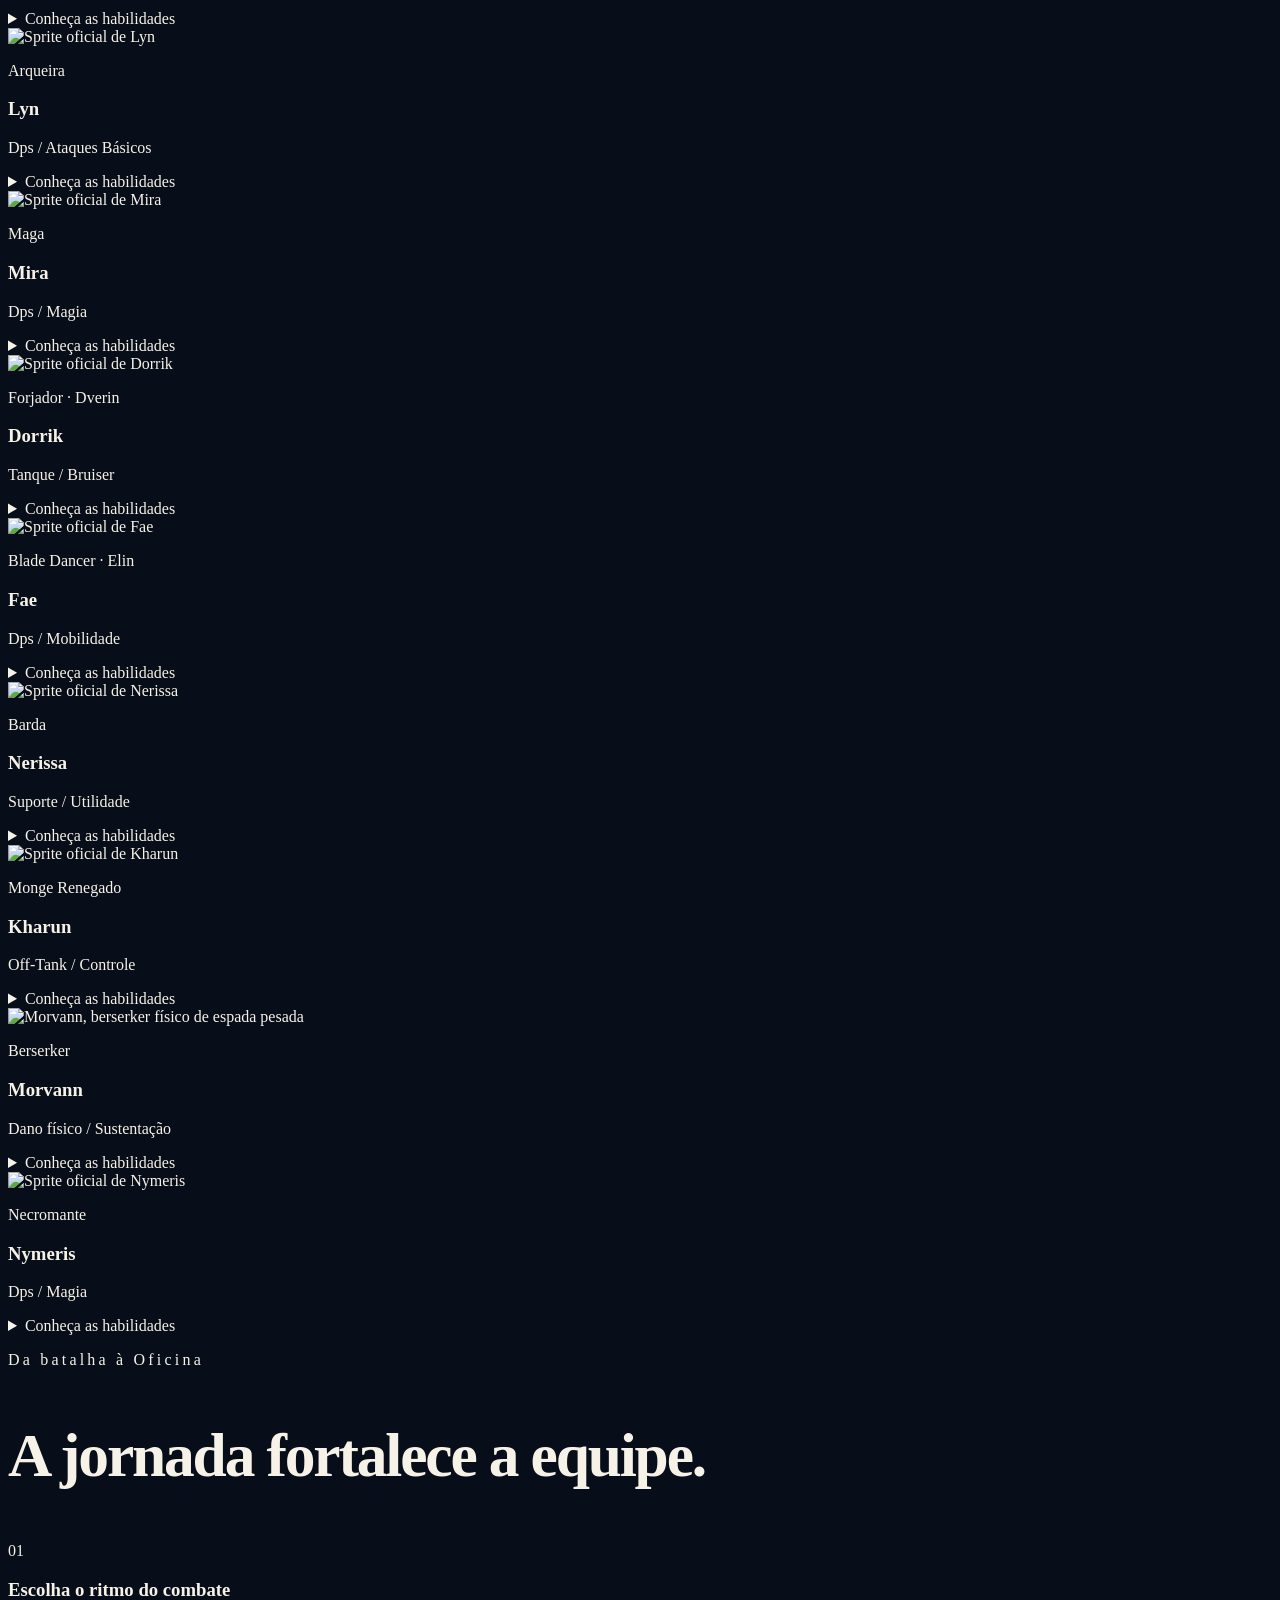
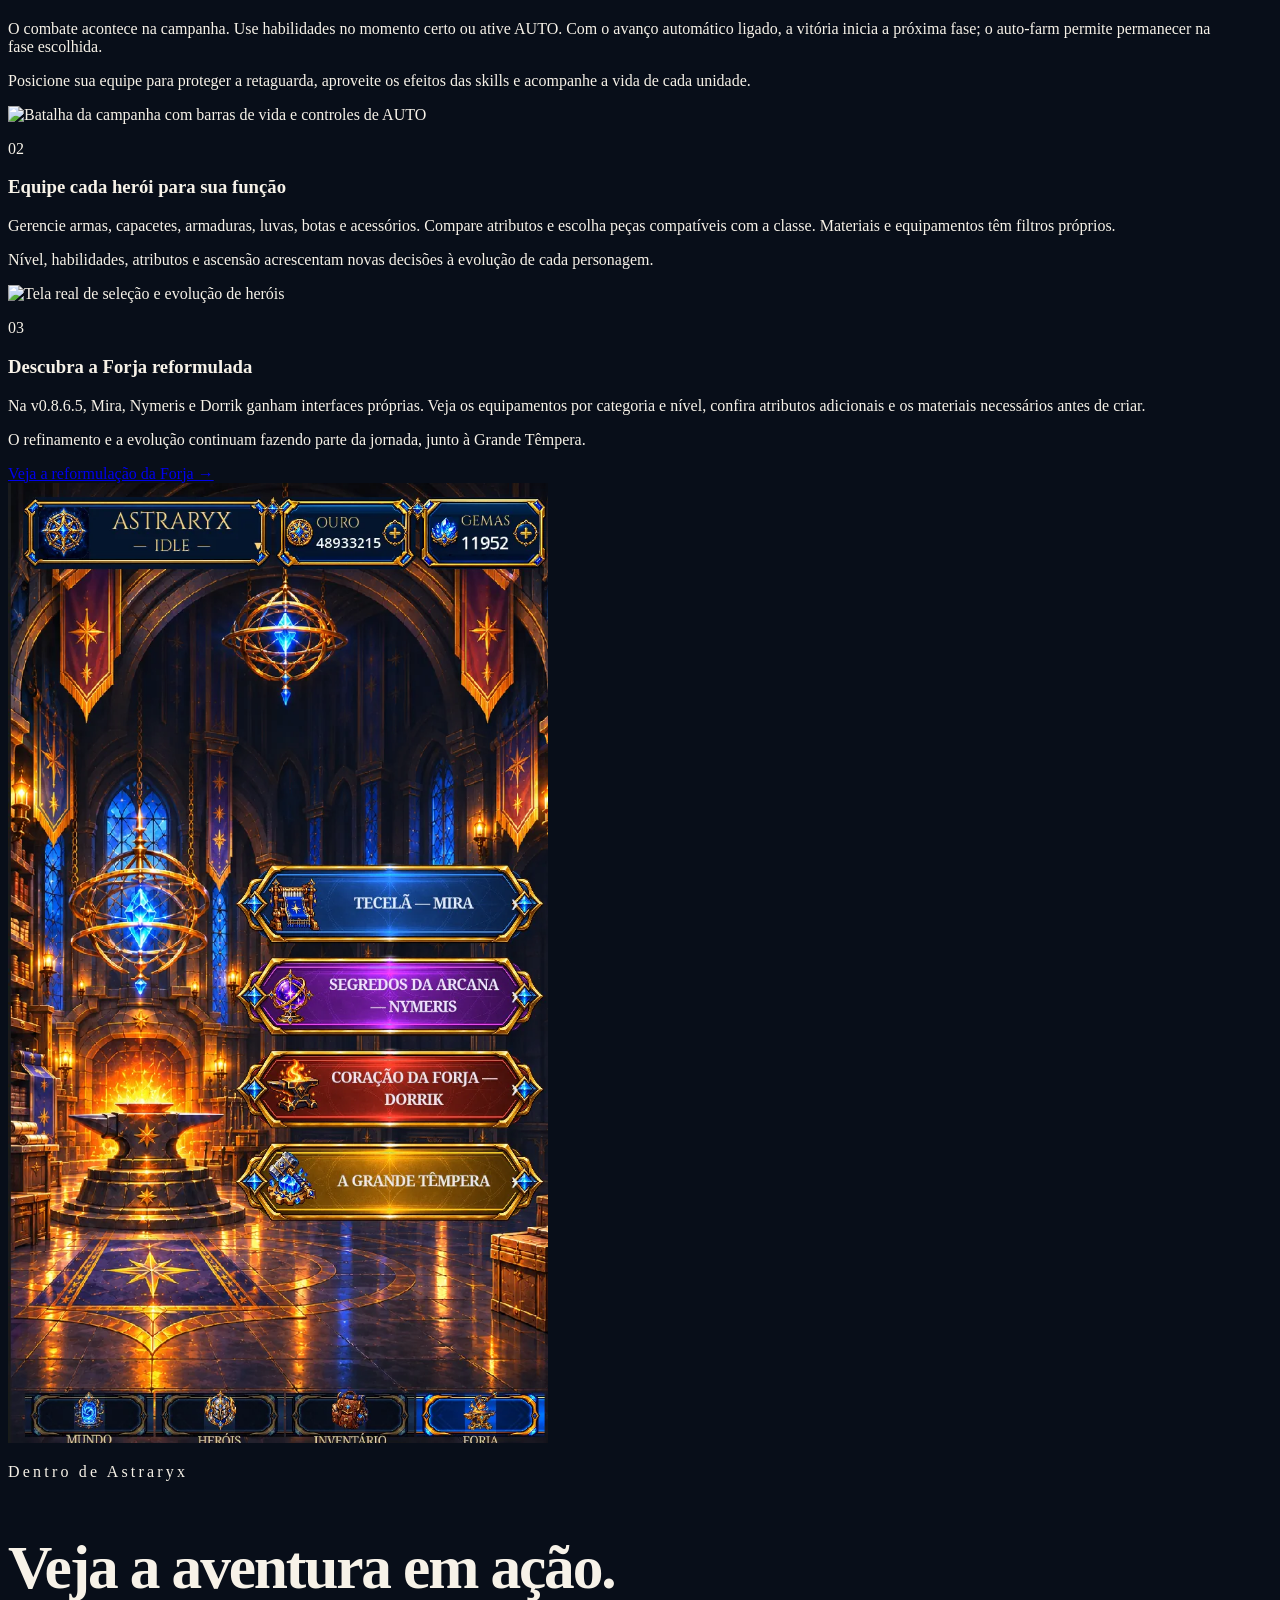
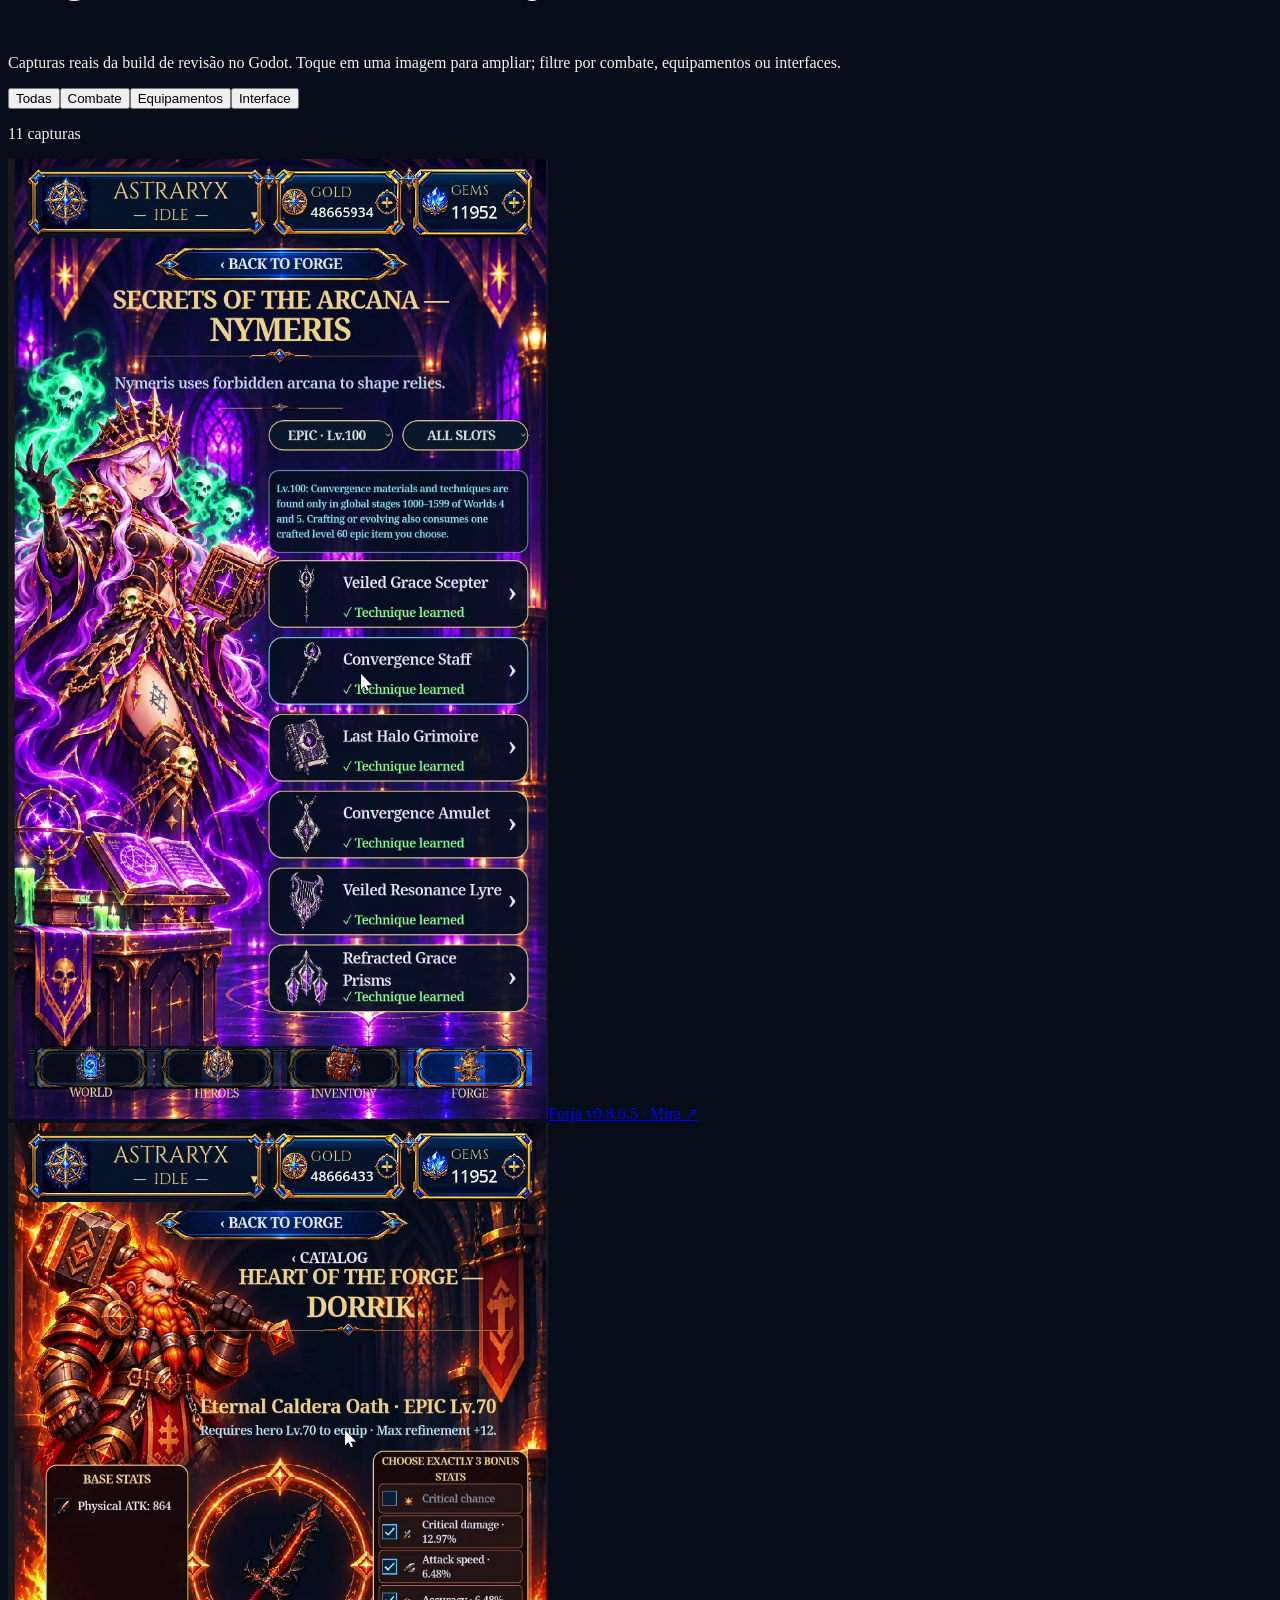
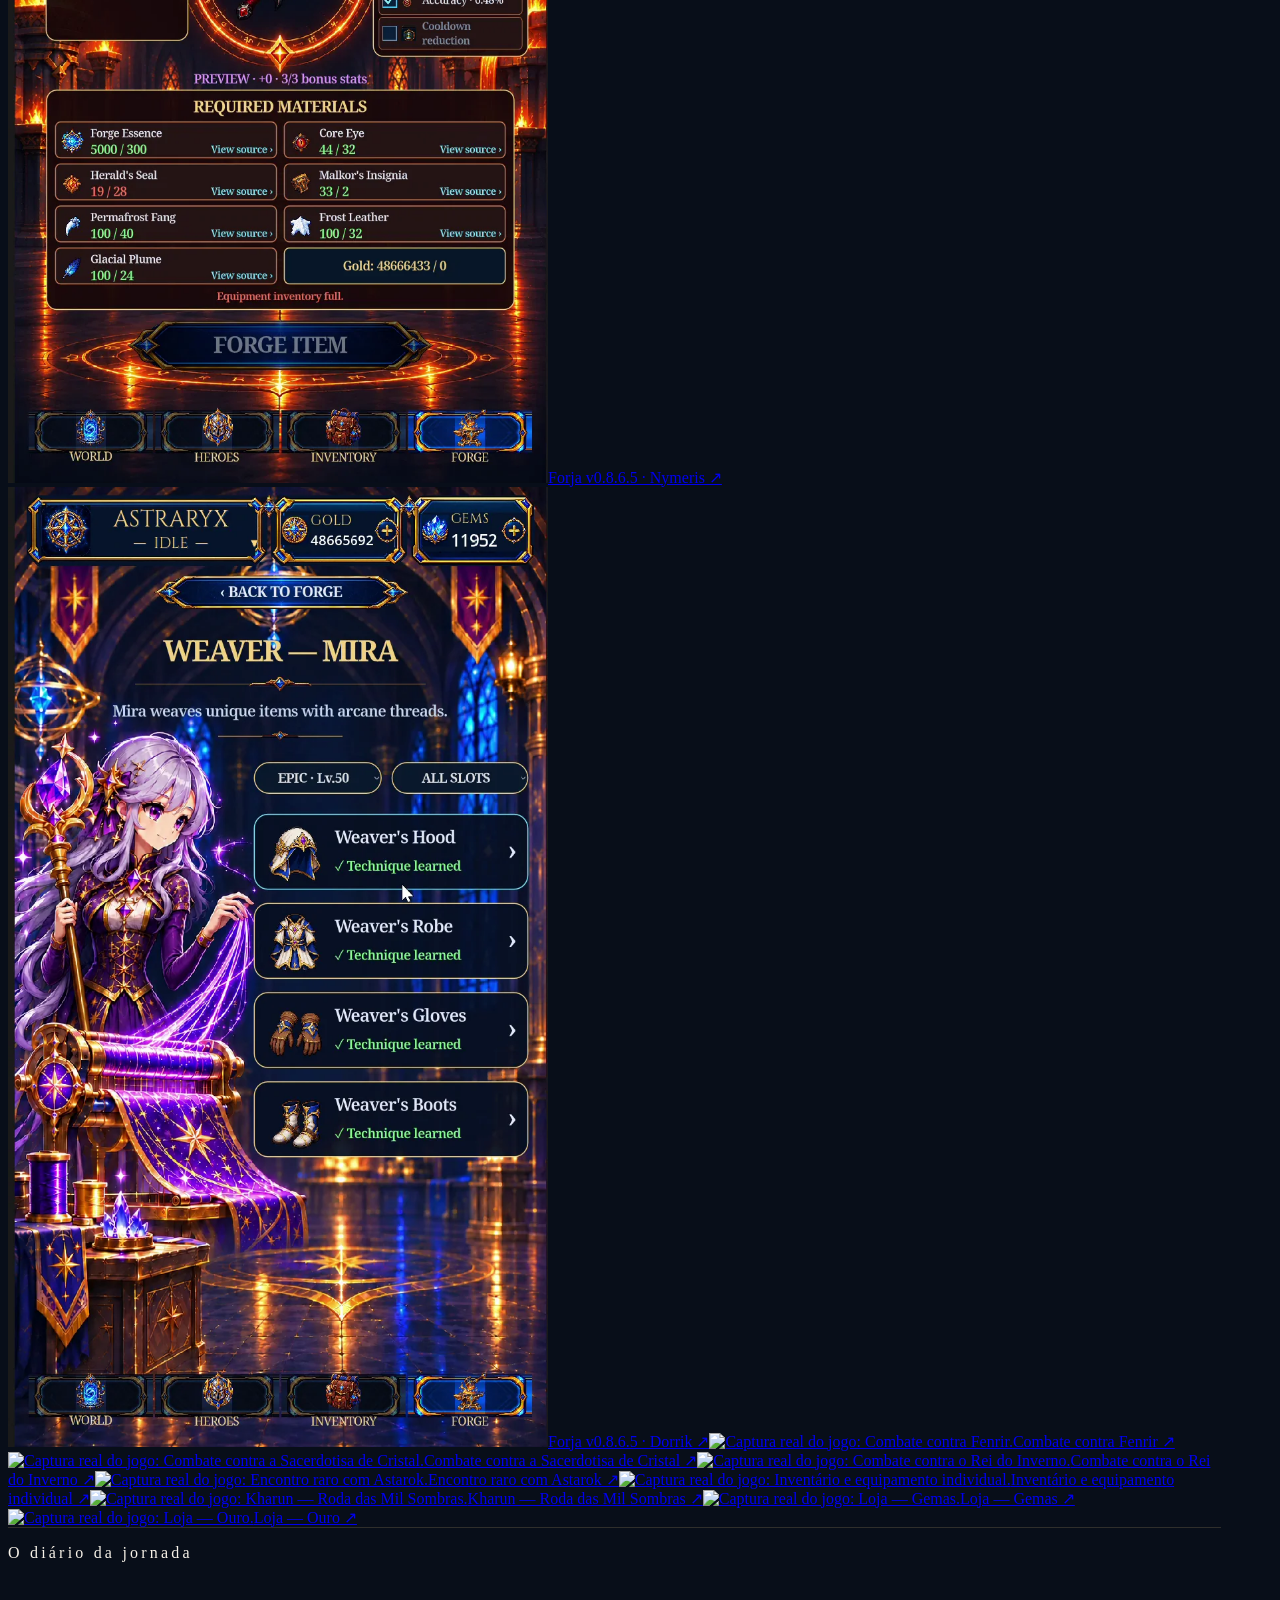
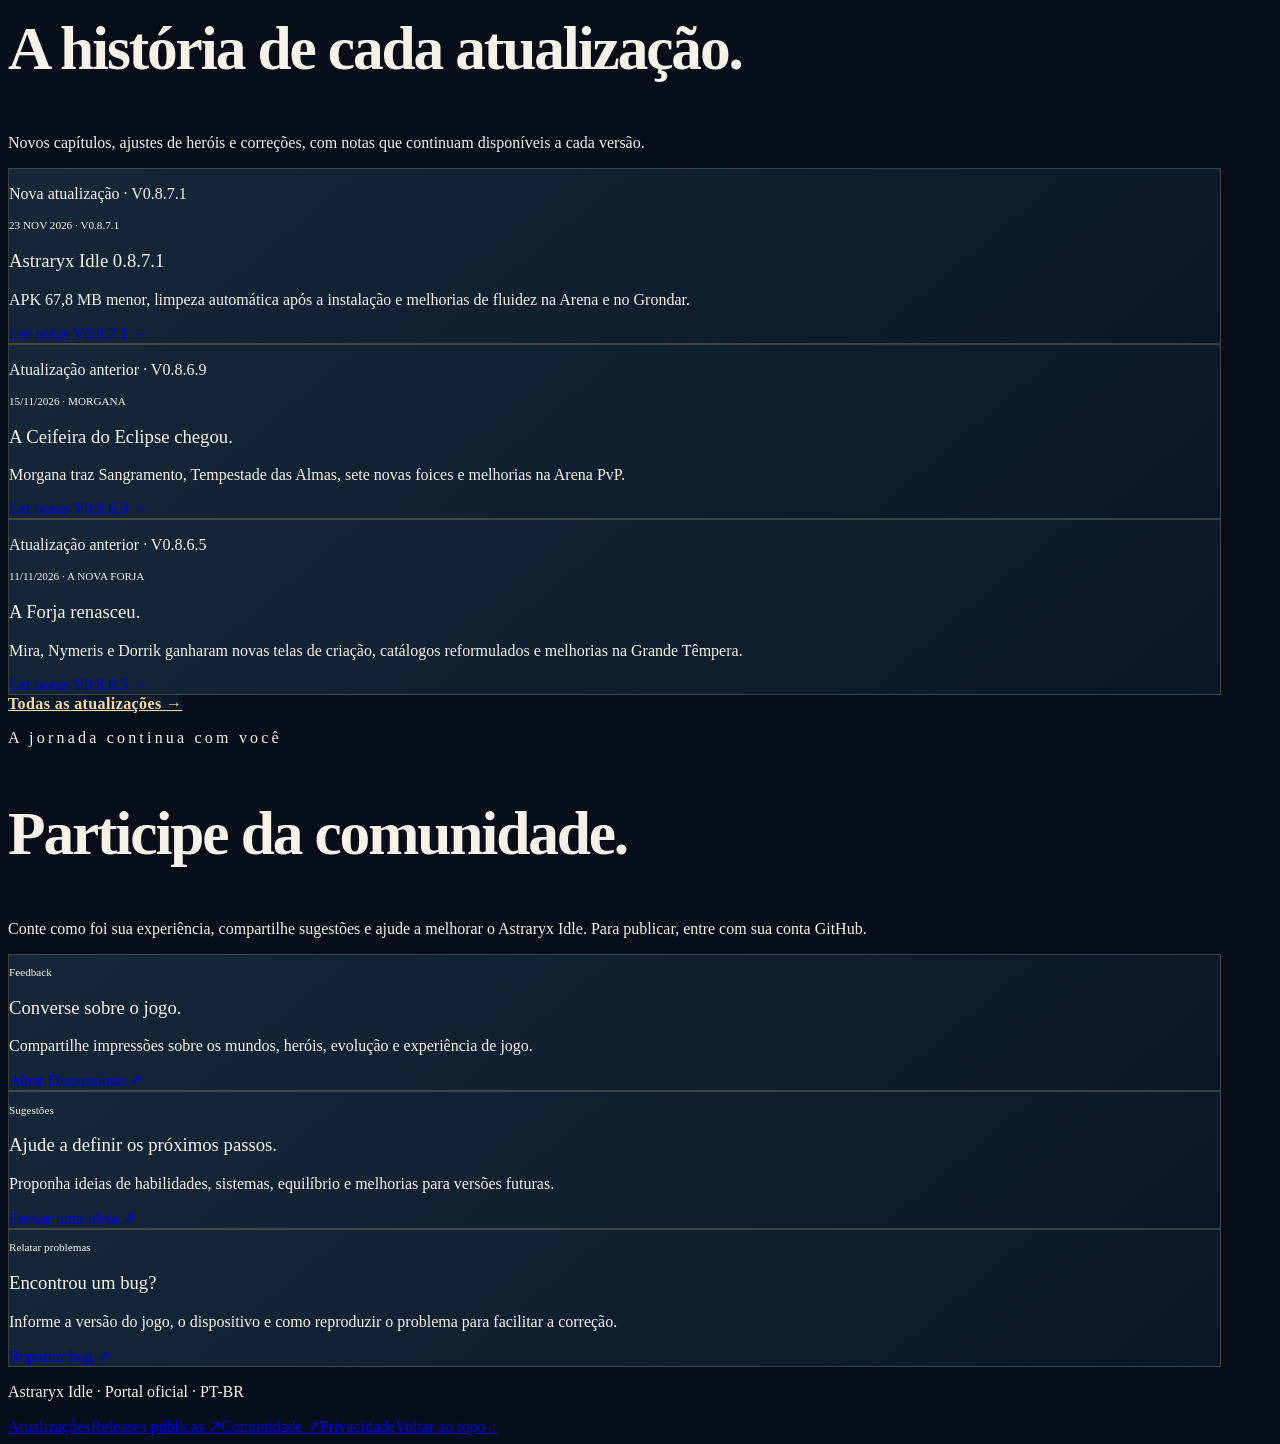
==== commit 07817902: "Publish Astraryx Idle 0.8.7.1 Android update" ====
--- a/index.html
+++ b/index.html
@@ -1,10 +1,10 @@
-<!doctype html>
-<html lang="pt-BR"><head>
-<meta charset="utf-8"><meta name="viewport" content="width=device-width,initial-scale=1">
-<title>Astraryx Idle — RPG idle em pixel art para Android</title>
-<meta name="description" content="Astraryx Idle v0.8.7.0 para Android. APK 24,53% menor, qualidade gráfica ajustável, melhorias no correio, Grondar e Morgana no ranking.">
+<!doctype html>
+<html lang="pt-BR"><head>
+<meta charset="utf-8"><meta name="viewport" content="width=device-width,initial-scale=1">
+<title>Astraryx Idle — RPG idle em pixel art para Android</title>
+<meta name="description" content="Astraryx Idle v0.8.7.1 para Android. APK menor, limpeza automática após atualizar e melhorias de fluidez na Arena e no Grondar.">
 <meta name="theme-color" content="#07101e"><meta name="robots" content="index,follow"><meta property="og:image:width" content="1774"><meta property="og:image:height" content="887"><link rel="canonical" href="https://astraryxidle.github.io/">
-<meta property="og:type" content="website"><meta property="og:locale" content="pt_BR"><meta property="og:site_name" content="Astraryx Idle"><meta property="og:title" content="Astraryx Idle — A jornada continua"><meta property="og:description" content="Astraryx Idle v0.8.7.0 para Android. APK 24,53% menor, qualidade gráfica ajustável, melhorias no correio, Grondar e Morgana no ranking."><meta property="og:url" content="https://astraryxidle.github.io/"><meta property="og:image" content="https://astraryxidle.github.io/updates/v0.8.7.0/media/grondar.png"><meta name="twitter:card" content="summary_large_image"><meta property="og:image:alt" content="Grondar, chefe do World Boss">
+<meta property="og:type" content="website"><meta property="og:locale" content="pt_BR"><meta property="og:site_name" content="Astraryx Idle"><meta property="og:title" content="Astraryx Idle — A jornada continua"><meta property="og:description" content="Astraryx Idle v0.8.7.1 para Android. APK menor, limpeza automática após atualizar e melhorias de fluidez na Arena e no Grondar."><meta property="og:url" content="https://astraryxidle.github.io/"><meta property="og:image" content="https://astraryxidle.github.io/updates/v0.8.7.0/media/grondar.png"><meta name="twitter:card" content="summary_large_image"><meta property="og:image:alt" content="Grondar, chefe do World Boss">
 <script>
   // Supabase invite/recovery links land on Site URL by default.
   // The fragment is forwarded exclusively within the same origin before site scripts load.
@@ -16,16 +16,16 @@
     }
   })();
 </script>
-<link rel="icon" href="assets/branding/favicon.png?v=20261025-astraryx-icon" type="image/png"><link rel="stylesheet" href="styles.css"><link rel="stylesheet" href="assets/css/site-v3.css?v=20261019-langflags"><link rel="stylesheet" href="assets/css/editorial-2026.css?v=20261121-v0870"><script type="module" src="app.js?v=20261121-v0870"></script>
-</head><body><a class="skip-link" href="#conteudo">Pular para o conteúdo</a>
-<header class="site-header"><div class="container header-inner"><a class="brand" href="index.html" aria-label="Astraryx Idle — início"><img src="assets/branding/emblem.webp?v=20261025-astraryx-icon" width="44" height="44" alt=""><span>Astraryx <small>Idle</small></span></a><button class="menu-toggle" type="button" aria-expanded="false" aria-controls="site-nav" aria-label="Abrir menu de navegação">Menu ☰</button><nav class="nav-links" id="site-nav" aria-label="Navegação principal"><a href="#mundos">Mundos</a><a href="#personagens">Heróis</a><a href="#sistemas">Como jogar</a><a href="#galeria">Galeria</a><a href="updates/index.html">Atualizações</a><a href="#comunidade">Comunidade</a><a class="nav-download" href="#download" data-track-event="download_cta_click" data-track-origin="menu">Baixar APK ↓</a></nav><div class="language-picker" role="group" data-language-picker aria-label="Idioma do site"><button type="button" data-site-lang="pt-BR" aria-label="Português do Brasil" title="Português" aria-pressed="true">🇧🇷 <span>PT</span></button><button type="button" data-site-lang="en" aria-label="English" title="English" aria-pressed="false">🇺🇸 <span>EN</span></button></div></div></header>
+<link rel="icon" href="assets/branding/favicon.png?v=20261025-astraryx-icon" type="image/png"><link rel="stylesheet" href="styles.css"><link rel="stylesheet" href="assets/css/site-v3.css?v=20261019-langflags"><link rel="stylesheet" href="assets/css/editorial-2026.css?v=20261123-v0871"><script type="module" src="app.js?v=20261123-v0871"></script>
+</head><body><a class="skip-link" href="#conteudo">Pular para o conteúdo</a>
+<header class="site-header"><div class="container header-inner"><a class="brand" href="index.html" aria-label="Astraryx Idle — início"><img src="assets/branding/emblem.webp?v=20261025-astraryx-icon" width="44" height="44" alt=""><span>Astraryx <small>Idle</small></span></a><button class="menu-toggle" type="button" aria-expanded="false" aria-controls="site-nav" aria-label="Abrir menu de navegação">Menu ☰</button><nav class="nav-links" id="site-nav" aria-label="Navegação principal"><a href="#mundos">Mundos</a><a href="#personagens">Heróis</a><a href="#sistemas">Como jogar</a><a href="#galeria">Galeria</a><a href="updates/index.html">Atualizações</a><a href="#comunidade">Comunidade</a><a class="nav-download" href="#download" data-track-event="download_cta_click" data-track-origin="menu">Baixar APK ↓</a></nav><div class="language-picker" role="group" data-language-picker aria-label="Idioma do site"><button type="button" data-site-lang="pt-BR" aria-label="Português do Brasil" title="Português" aria-pressed="true">🇧🇷 <span>PT</span></button><button type="button" data-site-lang="en" aria-label="English" title="English" aria-pressed="false">🇺🇸 <span>EN</span></button></div></div></header>
 <main id="conteudo"><section class="home-hero" id="inicio">
   <div class="container hero-inner">
     <div class="hero-copy">
       <p class="eyebrow">RPG idle 2D · Pixel art · Android · Online Beta</p>
       <h1>Astraryx <small>Idle</small></h1>
       <p class="lede">Sua jornada continua. Agora, conectada.</p>
-      <p>Monte cinco heróis, explore mundos e evolua sua equipe. Na v0.8.7.0, o APK ficou 24,53% menor, com três níveis de qualidade gráfica e resgate direto no correio.</p>
+      <p>Monte cinco heróis, explore mundos e evolua sua equipe. Na v0.8.7.1, o APK ficou 67,8 MB menor e o atualizador libera espaço automaticamente após instalar.</p>
       <div class="hero-facts" aria-label="Recursos do jogo"><span><strong>5</strong> mundos</span><span><strong>13</strong> heróis</span><span><strong>5</strong> vagas na equipe</span></div>
       <div class="actions"><a class="button button-gold" href="#download" data-track-event="download_cta_click" data-track-origin="hero">Baixar para Android <span aria-hidden="true">↓</span></a><a class="button button-outline" href="#galeria">Ver o jogo em ação <span aria-hidden="true">↗</span></a></div>
       <p class="hero-note">Beta em desenvolvimento · APK disponibilizado pelo GitHub Releases. Consulte a versão disponível antes de instalar.</p>
@@ -35,7 +35,7 @@
 </section>
 <!-- Apresentação editorial Astraryx v0.8 — inspiração estrutural de portais de jogos, com identidade e assets próprios. -->
 <section class="portal-news" aria-labelledby="portal-news-title"><div class="container"><div class="portal-news-top"><div><p class="eyebrow">Acompanhe a evolução</p><h2 id="portal-news-title">Últimas notícias.</h2></div><a href="updates/index.html">Ver histórico completo →</a></div><div class="portal-news-grid">
-<a class="portal-feature portal-feature--grondar" href="updates/v0.8.7.0/index.html"><img src="updates/v0.8.7.0/media/grondar.png" width="1774" height="887" loading="lazy" alt=""><div class="portal-feature-copy"><p class="eyebrow">21 NOV 2026 · V0.8.7.0</p><h3>Astraryx Idle 0.8.7.0</h3><p>APK 24,53% menor, qualidade gráfica ajustável e resgate direto no correio. Grondar é compatível com a nova versão e Morgana já aparece no ranking de heróis.</p><span class="read-more">Conhecer a atualização →</span></div></a>
+<a class="portal-feature portal-feature--grondar" href="updates/v0.8.7.1/index.html"><img src="updates/v0.8.7.0/media/grondar.png" width="1774" height="887" loading="lazy" alt=""><div class="portal-feature-copy"><p class="eyebrow">23 NOV 2026 · V0.8.7.1</p><h3>Astraryx Idle 0.8.7.1</h3><p>APK 67,8 MB menor, limpeza automática após a instalação e melhorias de fluidez na Arena e no Grondar.</p><span class="read-more">Conhecer a atualização →</span></div></a>
 <div class="portal-news-side"><a class="portal-side-card portal-side-card--roadmap" href="updates/v0.8.6.5/index.html"><div><p class="eyebrow">V0.8.6.5 · A NOVA FORJA</p><h3>A Forja renasceu.</h3><p>Mira, Nymeris e Dorrik ganharam novas telas de criação e catálogos. →</p></div></a><a class="portal-side-card portal-side-card--archive" href="updates/index.html"><div><p class="eyebrow">ARQUIVO DE ATUALIZAÇÕES</p><h3>Cada versão conta uma história.</h3><p>Explore todos os capítulos, mudanças e notas anteriores. →</p></div></a></div></div>
 </div></section>
 <div class="container hero-links-wrap">
@@ -48,15 +48,15 @@
 </div>
 <section class="section download" id="download"><div class="container download-inner"><div><p class="eyebrow">COMECE A JOGAR</p><h2>Baixe o Astraryx Idle.</h2><p>A versão Beta é distribuída gratuitamente pelo GitHub. Verificamos a Release pública mais recente com APK para mostrar um download válido e suas notas.</p><p><a href="https://github.com/AstraryxIdle/astraryx-releases/releases" target="_blank" rel="noopener noreferrer">Consultar todas as Releases públicas ↗</a></p>
 <aside class="release-notes-feature" aria-labelledby="release-notes-feature-title">
-<p class="release-notes-feature-label"><span aria-hidden="true">✦</span> ATUALIZAÇÃO EM DESTAQUE · V0.8.7.0</p><h3 id="release-notes-feature-title">Astraryx Idle 0.8.7.0</h3>
-<p>APK 24,53% menor, qualidade gráfica ajustável e resgate direto no correio. Grondar é compatível com a nova versão e Morgana já aparece no ranking de heróis.</p>
-<a href="updates/v0.8.7.0/index.html">Explorar todas as novidades <span aria-hidden="true">↗</span></a></aside>
-<details><summary>Como instalar ou atualizar o APK</summary><p>Na 0.8.6.9, aceite a atualização ao abrir o jogo ou use Configurações → Verificar atualizações. O jogo baixa o APK e abre o instalador Android.</p><ol><li>Baixe o APK pela Release pública indicada.</li><li>Abra o arquivo no seu Android e autorize a instalação dessa fonte quando o sistema solicitar.</li><li>Conclua a instalação. Para atualizar mantendo o progresso local, instale sobre a versão existente compatível.</li></ol><p>Evite desinstalar o jogo antes de atualizar, para conservar seu progresso. A instalação sobre a versão anterior exige a mesma assinatura Android.</p></details>
+<p class="release-notes-feature-label"><span aria-hidden="true">✦</span> ATUALIZAÇÃO EM DESTAQUE · V0.8.7.1</p><h3 id="release-notes-feature-title">Astraryx Idle 0.8.7.1</h3>
+<p>APK 67,8 MB menor, limpeza automática após a instalação e melhorias de fluidez na Arena e no Grondar.</p>
+<a href="updates/v0.8.7.1/index.html">Explorar todas as novidades <span aria-hidden="true">↗</span></a></aside>
+<details><summary>Como instalar ou atualizar o APK</summary><p>Na versão anterior, aceite a atualização ao abrir o jogo ou use Configurações → Verificar atualizações. O jogo baixa o APK e abre o instalador Android.</p><ol><li>Baixe o APK pela Release pública indicada.</li><li>Abra o arquivo no seu Android e autorize a instalação dessa fonte quando o sistema solicitar.</li><li>Conclua a instalação. Para atualizar mantendo o progresso local, instale sobre a versão existente compatível.</li></ol><p>Evite desinstalar o jogo antes de atualizar, para conservar seu progresso. A instalação sobre a versão anterior exige a mesma assinatura Android.</p></details>
 <details class="install-help"><summary>O Android mostrou “App não instalado”?</summary>
   <p>Confira o espaço disponível no aparelho e baixe o APK novamente se o arquivo estiver incompleto. Atualizações também podem falhar quando a versão instalada usa outra assinatura: nesse caso, <strong>não desinstale sem antes garantir um backup do progresso</strong>.</p>
-</details><noscript><p>Abra o histórico público de Releases pelo link acima para conferir a disponibilidade do APK.</p></noscript></div><div class="download-state"><p class="eyebrow">Versão pública verificada</p><p class="release-number" data-release-version>Consultando…</p><p data-release-name></p><p class="release-meta" data-release-size></p><p data-release-status role="status" aria-live="polite">Consultando as Releases públicas do projeto.</p><div class="release-links"><a class="button button-gold" data-release-download hidden>Baixar APK Android</a><a class="button button-outline" data-release-notes hidden>Ler notas dessa versão</a><button type="button" class="button button-outline" data-release-action hidden>Tentar novamente</button></div></div></div></section>
+</details><noscript><p>Abra o histórico público de Releases pelo link acima para conferir a disponibilidade do APK.</p></noscript></div><div class="download-state"><p class="eyebrow">Versão pública verificada</p><p class="release-number" data-release-version>Consultando…</p><p data-release-name></p><p class="release-meta" data-release-size></p><p data-release-status role="status" aria-live="polite">Consultando as Releases públicas do projeto.</p><div class="release-links"><a class="button button-gold" data-release-download hidden>Baixar APK Android</a><a class="button button-outline" data-release-notes hidden>Ler notas dessa versão</a><button type="button" class="button button-outline" data-release-action hidden>Tentar novamente</button></div></div></div></section>
 
-<section class="section surface" id="mundos"><div class="container"><div class="section-heading"><p class="eyebrow">Um caminho entre ilhas</p><h2>Cinco mundos.<br>Novas formas de vencer.</h2><p>Da floresta viva às profundezas do Abismo da Corrupção, cada mundo apresenta novos inimigos e decisões de combate.</p></div><div class="world-grid"><article class="world-card"><img src="assets/screenshots/world1.webp" width="540" height="960" loading="lazy" alt="Combate real em Bosque dos Brotos"><div class="world-caption"><p class="eyebrow">Mundo 1</p><h3>Bosque dos Brotos</h3><p>Clareiras e trilhas antigas conduzem aos desafios da Abelha Rainha e da Árvore Monstro. Uma floresta viva e cheia de esperança, onde os primeiros brotos do mundo renascem.</p><span class="range">Fases 1–200</span></div></article><article class="world-card"><img src="assets/screenshots/world2.webp" width="540" height="960" loading="lazy" alt="Combate real em Floresta Corrompida"><div class="world-caption"><p class="eyebrow">Mundo 2</p><h3>Floresta Corrompida</h3><p>Raízes tomadas pela corrupção e territórios fúngicos levam à Rainha Fúngica e ao Núcleo da Corrupção. Além dos brotos, a Corrupção alcança as raízes. Uma nova jornada espera por você.</p><span class="range">Fases 201–400</span></div></article><article class="world-card"><img src="assets/screenshots/world3.webp" width="540" height="960" loading="lazy" alt="Combate real em Vulcão Infernal"><div class="world-caption"><p class="eyebrow">Mundo 3</p><h3>Vulcão Infernal</h3><p>Caldeiras e forjas suspensas culminam nos confrontos com o Dragão de Fogo, Malkor e o Soberano Infernal. Calor Intenso — Heróis: -10% ATK. Três bosses guardam a Caldeira.</p><span class="range">Fases 401–700</span></div></article><article class="world-card"><img src="assets/screenshots/world4.webp" width="540" height="960" loading="lazy" alt="Combate real em Picos Congelados"><div class="world-caption"><p class="eyebrow">Mundo 4 · V0.6.0 Beta</p><h3>Picos Congelados</h3><p>Costa, bosque, catedral e cidadela ligam Fenrir à Sacerdotisa de Cristal e ao Rei do Inverno. Gélido nos heróis e servos: cooldowns −15% e velocidade de ataque −15%. Uma ilha de neve até o Trono do Inverno.</p><span class="range">Fases 701–1200</span></div></article><article class="world-card"><img src="updates/v0.7.0/assets/screens/world5-battle.webp" width="527" height="759" loading="lazy" alt="Combate real no Mundo 5, Abismo da Corrupção"><div class="world-caption"><p class="eyebrow">Mundo 5 · V0.7.0 Beta</p><h3>Abismo da Corrupção</h3><p>Das Ruínas Externas ao Santuário Interior, a campanha enfrenta novas espécies, encontros extras e os chefes Beemote Cristalino, Rainha do Abismo e Serafiel.</p><span class="range">Fases 1201–1800</span></div></article></div></div></section>
+<section class="section surface" id="mundos"><div class="container"><div class="section-heading"><p class="eyebrow">Um caminho entre ilhas</p><h2>Cinco mundos.<br>Novas formas de vencer.</h2><p>Da floresta viva às profundezas do Abismo da Corrupção, cada mundo apresenta novos inimigos e decisões de combate.</p></div><div class="world-grid"><article class="world-card"><img src="assets/screenshots/world1.webp" width="540" height="960" loading="lazy" alt="Combate real em Bosque dos Brotos"><div class="world-caption"><p class="eyebrow">Mundo 1</p><h3>Bosque dos Brotos</h3><p>Clareiras e trilhas antigas conduzem aos desafios da Abelha Rainha e da Árvore Monstro. Uma floresta viva e cheia de esperança, onde os primeiros brotos do mundo renascem.</p><span class="range">Fases 1–200</span></div></article><article class="world-card"><img src="assets/screenshots/world2.webp" width="540" height="960" loading="lazy" alt="Combate real em Floresta Corrompida"><div class="world-caption"><p class="eyebrow">Mundo 2</p><h3>Floresta Corrompida</h3><p>Raízes tomadas pela corrupção e territórios fúngicos levam à Rainha Fúngica e ao Núcleo da Corrupção. Além dos brotos, a Corrupção alcança as raízes. Uma nova jornada espera por você.</p><span class="range">Fases 201–400</span></div></article><article class="world-card"><img src="assets/screenshots/world3.webp" width="540" height="960" loading="lazy" alt="Combate real em Vulcão Infernal"><div class="world-caption"><p class="eyebrow">Mundo 3</p><h3>Vulcão Infernal</h3><p>Caldeiras e forjas suspensas culminam nos confrontos com o Dragão de Fogo, Malkor e o Soberano Infernal. Calor Intenso — Heróis: -10% ATK. Três bosses guardam a Caldeira.</p><span class="range">Fases 401–700</span></div></article><article class="world-card"><img src="assets/screenshots/world4.webp" width="540" height="960" loading="lazy" alt="Combate real em Picos Congelados"><div class="world-caption"><p class="eyebrow">Mundo 4 · V0.6.0 Beta</p><h3>Picos Congelados</h3><p>Costa, bosque, catedral e cidadela ligam Fenrir à Sacerdotisa de Cristal e ao Rei do Inverno. Gélido nos heróis e servos: cooldowns −15% e velocidade de ataque −15%. Uma ilha de neve até o Trono do Inverno.</p><span class="range">Fases 701–1200</span></div></article><article class="world-card"><img src="updates/v0.7.0/assets/screens/world5-battle.webp" width="527" height="759" loading="lazy" alt="Combate real no Mundo 5, Abismo da Corrupção"><div class="world-caption"><p class="eyebrow">Mundo 5 · V0.7.0 Beta</p><h3>Abismo da Corrupção</h3><p>Das Ruínas Externas ao Santuário Interior, a campanha enfrenta novas espécies, encontros extras e os chefes Beemote Cristalino, Rainha do Abismo e Serafiel.</p><span class="range">Fases 1201–1800</span></div></article></div></div></section>
 <section class="section container chapter chapter-world5" aria-labelledby="chapter-title">
   <figure class="chapter-art"><img src="updates/v0.7.0/assets/screens/world5-battle.webp" width="527" height="759" loading="lazy" alt="Combate real no Abismo da Corrupção, quinto mundo de Astraryx Idle"></figure>
   <div>
@@ -101,17 +101,17 @@
     <ul><li>Corte do Crepúsculo</li><li>Ruptura Sombria</li><li>Passos da Ruína</li><li>Lâmina do Abismo</li><li>Fúria das Marcas</li><li>Vontade Inquebrável</li></ul>
     <p><a href="updates/v0.7.0/index.html#morvann">Detalhes completos na v0.7.0 ↗</a></p>
   </details>
-</article><article class="character" data-hero-category="dano"><img src="assets/characters/hero_nymeris.webp" width="303" height="290" loading="lazy" alt="Sprite oficial de Nymeris"><div><p class="class">Necromante</p><h3>Nymeris</h3><p class="role">Dps / Magia</p></div><details><summary>Conheça as habilidades</summary><p>Dano mágico · dps / magia</p><p>Uma maldição por uso: Veneno, Ruína ou Sentença. Prioriza a ausente e depois a menor carga; até três cargas de cada. Renova a duração. Invoca um servo por uso. Executor, Arauto e Bastião; prioriza reanimar um morto. Três vivos bloqueiam o uso. Atributos aumentam com o nível da skill. Servos vivos permanecem entre fases da sessão.</p><ul><li>Pragas do Véu</li><li>Despertar dos Condenados</li><li>Fúria dos Condenados</li></ul></details></article></div></section>
-<section class="section surface" id="sistemas"><div class="container"><div class="section-heading"><p class="eyebrow">Da batalha à Oficina</p><h2>A jornada fortalece a equipe.</h2></div>
-<article class="system-row"><div class="system-copy"><p class="step">01</p><h3>Escolha o ritmo do combate</h3><p>O combate acontece na campanha. Use habilidades no momento certo ou ative AUTO. Com o avanço automático ligado, a vitória inicia a próxima fase; o auto-farm permite permanecer na fase escolhida.</p><p>Posicione sua equipe para proteger a retaguarda, aproveite os efeitos das skills e acompanhe a vida de cada unidade.</p></div><div class="system-image"><img src="assets/screenshots/world1.webp" width="540" height="960" loading="lazy" alt="Batalha da campanha com barras de vida e controles de AUTO"></div></article>
-<article class="system-row"><div class="system-copy"><p class="step">02</p><h3>Equipe cada herói para sua função</h3><p>Gerencie armas, capacetes, armaduras, luvas, botas e acessórios. Compare atributos e escolha peças compatíveis com a classe. Materiais e equipamentos têm filtros próprios.</p><p>Nível, habilidades, atributos e ascensão acrescentam novas decisões à evolução de cada personagem.</p></div><div class="system-image"><img src="assets/screenshots/heroes.webp" width="540" height="960" loading="lazy" alt="Tela real de seleção e evolução de heróis"></div></article>
-<article class="system-row"><div class="system-copy"><p class="step">03</p><h3>Descubra a Forja reformulada</h3><p>Na v0.8.6.5, Mira, Nymeris e Dorrik ganham interfaces próprias. Veja os equipamentos por categoria e nível, confira atributos adicionais e os materiais necessários antes de criar.</p><p>O refinamento e a evolução continuam fazendo parte da jornada, junto à Grande Têmpera.</p><a href="updates/v0.8.6.5/index.html">Veja a reformulação da Forja →</a></div><div class="system-image"><img src="updates/v0.8.6.5/media/forge-hub.webp" width="540" height="960" loading="lazy" alt="Captura real do novo menu principal da Forja v0.8.6.5"></div></article>
-</div></section>
-<section class="section container" id="galeria"><div class="section-heading"><p class="eyebrow">Dentro de Astraryx</p><h2>Veja a aventura em ação.</h2><p>Capturas reais da build de revisão no Godot. Toque em uma imagem para ampliar; filtre por combate, equipamentos ou interfaces.</p></div><div class="filter-toolbar"><div class="filter-bar" data-gallery-filter role="group" aria-label="Filtrar capturas"><button type="button" data-gallery-category="todos" aria-pressed="true">Todas</button><button type="button" data-gallery-category="combate" aria-pressed="false">Combate</button><button type="button" data-gallery-category="equipamento" aria-pressed="false">Equipamentos</button><button type="button" data-gallery-category="interface" aria-pressed="false">Interface</button></div><p class="filter-result" data-gallery-count aria-live="polite">11 capturas</p></div><div class="gallery"><a href="updates/v0.8.6.5/media/mira-detail.webp" data-gallery data-gallery-type="equipamento" data-caption="Forja v0.8.6.5 · Mira"><img src="updates/v0.8.6.5/media/mira-detail.webp" width="540" height="960" loading="lazy" alt="A nova tela de criação de equipamentos com Mira"><span>Forja v0.8.6.5 · Mira ↗</span></a><a href="updates/v0.8.6.5/media/nymeris.webp" data-gallery data-gallery-type="equipamento" data-caption="Forja v0.8.6.5 · Nymeris"><img src="updates/v0.8.6.5/media/nymeris.webp" width="540" height="960" loading="lazy" alt="Catálogo arcano de Nymeris na v0.8.6.5"><span>Forja v0.8.6.5 · Nymeris ↗</span></a><a href="updates/v0.8.6.5/media/dorrik-detail.webp" data-gallery data-gallery-type="equipamento" data-caption="Forja v0.8.6.5 · Dorrik"><img src="updates/v0.8.6.5/media/dorrik-detail.webp" width="540" height="960" loading="lazy" alt="Nova bancada do Dorrik e prévia de materiais"><span>Forja v0.8.6.5 · Dorrik ↗</span></a><a href="assets/screenshots/fenrir.webp" data-gallery data-gallery-type="combate" data-caption="Combate contra Fenrir"><img src="assets/screenshots/fenrir.webp" width="540" height="960" loading="lazy" alt="Captura real do jogo: Combate contra Fenrir."><span>Combate contra Fenrir ↗</span></a><a href="assets/screenshots/priestess.webp" data-gallery data-gallery-type="combate" data-caption="Combate contra a Sacerdotisa de Cristal"><img src="assets/screenshots/priestess.webp" width="540" height="960" loading="lazy" alt="Captura real do jogo: Combate contra a Sacerdotisa de Cristal."><span>Combate contra a Sacerdotisa de Cristal ↗</span></a><a href="assets/screenshots/winter-king.webp" data-gallery data-gallery-type="combate" data-caption="Combate contra o Rei do Inverno"><img src="assets/screenshots/winter-king.webp" width="540" height="960" loading="lazy" alt="Captura real do jogo: Combate contra o Rei do Inverno."><span>Combate contra o Rei do Inverno ↗</span></a><a href="assets/screenshots/astarok.webp" data-gallery data-gallery-type="combate" data-caption="Encontro raro com Astarok"><img src="assets/screenshots/astarok.webp" width="540" height="960" loading="lazy" alt="Captura real do jogo: Encontro raro com Astarok."><span>Encontro raro com Astarok ↗</span></a><a href="assets/screenshots/inventory.webp" data-gallery data-gallery-type="equipamento" data-caption="Inventário e equipamento individual"><img src="assets/screenshots/inventory.webp" width="540" height="960" loading="lazy" alt="Captura real do jogo: Inventário e equipamento individual."><span>Inventário e equipamento individual ↗</span></a><a href="assets/screenshots/kharun-skill.webp" data-gallery data-gallery-type="combate" data-caption="Kharun — Roda das Mil Sombras"><img src="assets/screenshots/kharun-skill.webp" width="540" height="960" loading="lazy" alt="Captura real do jogo: Kharun — Roda das Mil Sombras."><span>Kharun — Roda das Mil Sombras ↗</span></a><a href="assets/screenshots/shop-gems.webp" data-gallery data-gallery-type="interface" data-caption="Loja — Gemas"><img src="assets/screenshots/shop-gems.webp" width="540" height="960" loading="lazy" alt="Captura real do jogo: Loja — Gemas."><span>Loja — Gemas ↗</span></a><a href="assets/screenshots/shop-gold.webp" data-gallery data-gallery-type="interface" data-caption="Loja — Ouro"><img src="assets/screenshots/shop-gold.webp" width="540" height="960" loading="lazy" alt="Captura real do jogo: Loja — Ouro."><span>Loja — Ouro ↗</span></a></div></section>
+</article><article class="character" data-hero-category="dano"><img src="assets/characters/hero_nymeris.webp" width="303" height="290" loading="lazy" alt="Sprite oficial de Nymeris"><div><p class="class">Necromante</p><h3>Nymeris</h3><p class="role">Dps / Magia</p></div><details><summary>Conheça as habilidades</summary><p>Dano mágico · dps / magia</p><p>Uma maldição por uso: Veneno, Ruína ou Sentença. Prioriza a ausente e depois a menor carga; até três cargas de cada. Renova a duração. Invoca um servo por uso. Executor, Arauto e Bastião; prioriza reanimar um morto. Três vivos bloqueiam o uso. Atributos aumentam com o nível da skill. Servos vivos permanecem entre fases da sessão.</p><ul><li>Pragas do Véu</li><li>Despertar dos Condenados</li><li>Fúria dos Condenados</li></ul></details></article></div></section>
+<section class="section surface" id="sistemas"><div class="container"><div class="section-heading"><p class="eyebrow">Da batalha à Oficina</p><h2>A jornada fortalece a equipe.</h2></div>
+<article class="system-row"><div class="system-copy"><p class="step">01</p><h3>Escolha o ritmo do combate</h3><p>O combate acontece na campanha. Use habilidades no momento certo ou ative AUTO. Com o avanço automático ligado, a vitória inicia a próxima fase; o auto-farm permite permanecer na fase escolhida.</p><p>Posicione sua equipe para proteger a retaguarda, aproveite os efeitos das skills e acompanhe a vida de cada unidade.</p></div><div class="system-image"><img src="assets/screenshots/world1.webp" width="540" height="960" loading="lazy" alt="Batalha da campanha com barras de vida e controles de AUTO"></div></article>
+<article class="system-row"><div class="system-copy"><p class="step">02</p><h3>Equipe cada herói para sua função</h3><p>Gerencie armas, capacetes, armaduras, luvas, botas e acessórios. Compare atributos e escolha peças compatíveis com a classe. Materiais e equipamentos têm filtros próprios.</p><p>Nível, habilidades, atributos e ascensão acrescentam novas decisões à evolução de cada personagem.</p></div><div class="system-image"><img src="assets/screenshots/heroes.webp" width="540" height="960" loading="lazy" alt="Tela real de seleção e evolução de heróis"></div></article>
+<article class="system-row"><div class="system-copy"><p class="step">03</p><h3>Descubra a Forja reformulada</h3><p>Na v0.8.6.5, Mira, Nymeris e Dorrik ganham interfaces próprias. Veja os equipamentos por categoria e nível, confira atributos adicionais e os materiais necessários antes de criar.</p><p>O refinamento e a evolução continuam fazendo parte da jornada, junto à Grande Têmpera.</p><a href="updates/v0.8.6.5/index.html">Veja a reformulação da Forja →</a></div><div class="system-image"><img src="updates/v0.8.6.5/media/forge-hub.webp" width="540" height="960" loading="lazy" alt="Captura real do novo menu principal da Forja v0.8.6.5"></div></article>
+</div></section>
+<section class="section container" id="galeria"><div class="section-heading"><p class="eyebrow">Dentro de Astraryx</p><h2>Veja a aventura em ação.</h2><p>Capturas reais da build de revisão no Godot. Toque em uma imagem para ampliar; filtre por combate, equipamentos ou interfaces.</p></div><div class="filter-toolbar"><div class="filter-bar" data-gallery-filter role="group" aria-label="Filtrar capturas"><button type="button" data-gallery-category="todos" aria-pressed="true">Todas</button><button type="button" data-gallery-category="combate" aria-pressed="false">Combate</button><button type="button" data-gallery-category="equipamento" aria-pressed="false">Equipamentos</button><button type="button" data-gallery-category="interface" aria-pressed="false">Interface</button></div><p class="filter-result" data-gallery-count aria-live="polite">11 capturas</p></div><div class="gallery"><a href="updates/v0.8.6.5/media/mira-detail.webp" data-gallery data-gallery-type="equipamento" data-caption="Forja v0.8.6.5 · Mira"><img src="updates/v0.8.6.5/media/mira-detail.webp" width="540" height="960" loading="lazy" alt="A nova tela de criação de equipamentos com Mira"><span>Forja v0.8.6.5 · Mira ↗</span></a><a href="updates/v0.8.6.5/media/nymeris.webp" data-gallery data-gallery-type="equipamento" data-caption="Forja v0.8.6.5 · Nymeris"><img src="updates/v0.8.6.5/media/nymeris.webp" width="540" height="960" loading="lazy" alt="Catálogo arcano de Nymeris na v0.8.6.5"><span>Forja v0.8.6.5 · Nymeris ↗</span></a><a href="updates/v0.8.6.5/media/dorrik-detail.webp" data-gallery data-gallery-type="equipamento" data-caption="Forja v0.8.6.5 · Dorrik"><img src="updates/v0.8.6.5/media/dorrik-detail.webp" width="540" height="960" loading="lazy" alt="Nova bancada do Dorrik e prévia de materiais"><span>Forja v0.8.6.5 · Dorrik ↗</span></a><a href="assets/screenshots/fenrir.webp" data-gallery data-gallery-type="combate" data-caption="Combate contra Fenrir"><img src="assets/screenshots/fenrir.webp" width="540" height="960" loading="lazy" alt="Captura real do jogo: Combate contra Fenrir."><span>Combate contra Fenrir ↗</span></a><a href="assets/screenshots/priestess.webp" data-gallery data-gallery-type="combate" data-caption="Combate contra a Sacerdotisa de Cristal"><img src="assets/screenshots/priestess.webp" width="540" height="960" loading="lazy" alt="Captura real do jogo: Combate contra a Sacerdotisa de Cristal."><span>Combate contra a Sacerdotisa de Cristal ↗</span></a><a href="assets/screenshots/winter-king.webp" data-gallery data-gallery-type="combate" data-caption="Combate contra o Rei do Inverno"><img src="assets/screenshots/winter-king.webp" width="540" height="960" loading="lazy" alt="Captura real do jogo: Combate contra o Rei do Inverno."><span>Combate contra o Rei do Inverno ↗</span></a><a href="assets/screenshots/astarok.webp" data-gallery data-gallery-type="combate" data-caption="Encontro raro com Astarok"><img src="assets/screenshots/astarok.webp" width="540" height="960" loading="lazy" alt="Captura real do jogo: Encontro raro com Astarok."><span>Encontro raro com Astarok ↗</span></a><a href="assets/screenshots/inventory.webp" data-gallery data-gallery-type="equipamento" data-caption="Inventário e equipamento individual"><img src="assets/screenshots/inventory.webp" width="540" height="960" loading="lazy" alt="Captura real do jogo: Inventário e equipamento individual."><span>Inventário e equipamento individual ↗</span></a><a href="assets/screenshots/kharun-skill.webp" data-gallery data-gallery-type="combate" data-caption="Kharun — Roda das Mil Sombras"><img src="assets/screenshots/kharun-skill.webp" width="540" height="960" loading="lazy" alt="Captura real do jogo: Kharun — Roda das Mil Sombras."><span>Kharun — Roda das Mil Sombras ↗</span></a><a href="assets/screenshots/shop-gems.webp" data-gallery data-gallery-type="interface" data-caption="Loja — Gemas"><img src="assets/screenshots/shop-gems.webp" width="540" height="960" loading="lazy" alt="Captura real do jogo: Loja — Gemas."><span>Loja — Gemas ↗</span></a><a href="assets/screenshots/shop-gold.webp" data-gallery data-gallery-type="interface" data-caption="Loja — Ouro"><img src="assets/screenshots/shop-gold.webp" width="540" height="960" loading="lazy" alt="Captura real do jogo: Loja — Ouro."><span>Loja — Ouro ↗</span></a></div></section>
 <section class="section container" id="atualizacoes"><div class="section-heading"><p class="eyebrow">O diário da jornada</p><h2>A história de cada atualização.</h2><p>Novos capítulos, ajustes de heróis e correções, com notas que continuam disponíveis a cada versão.</p></div><div class="release-highlight" data-latest-release-highlight hidden aria-live="polite"><div><span class="eyebrow">Verificado no GitHub Releases</span><strong data-latest-release-title>Última Release Android</strong><p>Exibida automaticamente a partir da Release pública mais recente com APK.</p></div><a href="https://github.com/AstraryxIdle/astraryx-releases/releases" data-latest-release-notes hidden>Ver notas da Release ↗</a></div><div class="grid three">
-<article class="card update-card"><p class="badge">Nova atualização · V0.8.7.0</p><p class="eyebrow">21 NOV 2026 · V0.8.7.0</p><h3>Astraryx Idle 0.8.7.0</h3><p>APK 24,53% menor, qualidade gráfica ajustável e resgate direto no correio. Grondar é compatível com a nova versão e Morgana já aparece no ranking de heróis.</p><a href="updates/v0.8.7.0/index.html">Ler notas V0.8.7.0 →</a></article>
+<article class="card update-card"><p class="badge">Nova atualização · V0.8.7.1</p><p class="eyebrow">23 NOV 2026 · V0.8.7.1</p><h3>Astraryx Idle 0.8.7.1</h3><p>APK 67,8 MB menor, limpeza automática após a instalação e melhorias de fluidez na Arena e no Grondar.</p><a href="updates/v0.8.7.1/index.html">Ler notas V0.8.7.1 →</a></article>
 <article class="card update-card"><p class="badge">Atualização anterior · V0.8.6.9</p><p class="eyebrow">15/11/2026 · MORGANA</p><h3>A Ceifeira do Eclipse chegou.</h3><p>Morgana traz Sangramento, Tempestade das Almas, sete novas foices e melhorias na Arena PvP.</p><a href="updates/v0.8.6.9/index.html">Ler notas V0.8.6.9 →</a></article>
 <article class="card update-card"><p class="badge">Atualização anterior · V0.8.6.5</p><p class="eyebrow">11/11/2026 · A NOVA FORJA</p><h3>A Forja renasceu.</h3><p>Mira, Nymeris e Dorrik ganharam novas telas de criação, catálogos reformulados e melhorias na Grande Têmpera.</p><a href="updates/v0.8.6.5/index.html">Ler notas V0.8.6.5 →</a></article>
-</div><div class="actions"><a class="button button-outline" href="updates/index.html">Todas as atualizações →</a></div></section>
-<section class="section container" id="comunidade" aria-labelledby="comunidade-titulo"><div class="section-heading"><p class="eyebrow">A jornada continua com você</p><h2 id="comunidade-titulo">Participe da comunidade.</h2><p>Conte como foi sua experiência, compartilhe sugestões e ajude a melhorar o Astraryx Idle. Para publicar, entre com sua conta GitHub.</p></div><div class="grid three"><article class="card update-card"><p class="eyebrow">Feedback</p><h3>Converse sobre o jogo.</h3><p>Compartilhe impressões sobre os mundos, heróis, evolução e experiência de jogo.</p><a href="https://github.com/AstraryxIdle/astraryxidle.github.io/discussions" data-track-event="community_discussions_click" target="_blank" rel="noopener noreferrer">Abrir Discussions ↗</a></article><article class="card update-card"><p class="eyebrow">Sugestões</p><h3>Ajude a definir os próximos passos.</h3><p>Proponha ideias de habilidades, sistemas, equilíbrio e melhorias para versões futuras.</p><a href="https://github.com/AstraryxIdle/astraryxidle.github.io/issues/new?template=sugestao.yml" data-track-event="community_suggestion_click" target="_blank" rel="noopener noreferrer">Enviar uma ideia ↗</a></article><article class="card update-card"><p class="eyebrow">Relatar problemas</p><h3>Encontrou um bug?</h3><p>Informe a versão do jogo, o dispositivo e como reproduzir o problema para facilitar a correção.</p><a href="https://github.com/AstraryxIdle/astraryxidle.github.io/issues/new?template=bug_report.yml" data-track-event="community_bug_click" target="_blank" rel="noopener noreferrer">Reportar bug ↗</a></article></div></section>
+</div><div class="actions"><a class="button button-outline" href="updates/index.html">Todas as atualizações →</a></div></section>
+<section class="section container" id="comunidade" aria-labelledby="comunidade-titulo"><div class="section-heading"><p class="eyebrow">A jornada continua com você</p><h2 id="comunidade-titulo">Participe da comunidade.</h2><p>Conte como foi sua experiência, compartilhe sugestões e ajude a melhorar o Astraryx Idle. Para publicar, entre com sua conta GitHub.</p></div><div class="grid three"><article class="card update-card"><p class="eyebrow">Feedback</p><h3>Converse sobre o jogo.</h3><p>Compartilhe impressões sobre os mundos, heróis, evolução e experiência de jogo.</p><a href="https://github.com/AstraryxIdle/astraryxidle.github.io/discussions" data-track-event="community_discussions_click" target="_blank" rel="noopener noreferrer">Abrir Discussions ↗</a></article><article class="card update-card"><p class="eyebrow">Sugestões</p><h3>Ajude a definir os próximos passos.</h3><p>Proponha ideias de habilidades, sistemas, equilíbrio e melhorias para versões futuras.</p><a href="https://github.com/AstraryxIdle/astraryxidle.github.io/issues/new?template=sugestao.yml" data-track-event="community_suggestion_click" target="_blank" rel="noopener noreferrer">Enviar uma ideia ↗</a></article><article class="card update-card"><p class="eyebrow">Relatar problemas</p><h3>Encontrou um bug?</h3><p>Informe a versão do jogo, o dispositivo e como reproduzir o problema para facilitar a correção.</p><a href="https://github.com/AstraryxIdle/astraryxidle.github.io/issues/new?template=bug_report.yml" data-track-event="community_bug_click" target="_blank" rel="noopener noreferrer">Reportar bug ↗</a></article></div></section>
 </main><footer class="site-footer"><div class="container"><p>Astraryx Idle · Portal oficial · PT-BR</p><a href="updates/index.html">Atualizações</a><a href="https://github.com/AstraryxIdle/astraryx-releases/releases" target="_blank" rel="noopener noreferrer">Releases públicas ↗</a><a href="https://github.com/AstraryxIdle/astraryxidle.github.io/discussions" target="_blank" rel="noopener noreferrer">Comunidade ↗</a><a href="privacidade.html">Privacidade</a><a href="#conteudo">Voltar ao topo ↑</a></div></footer></body></html>
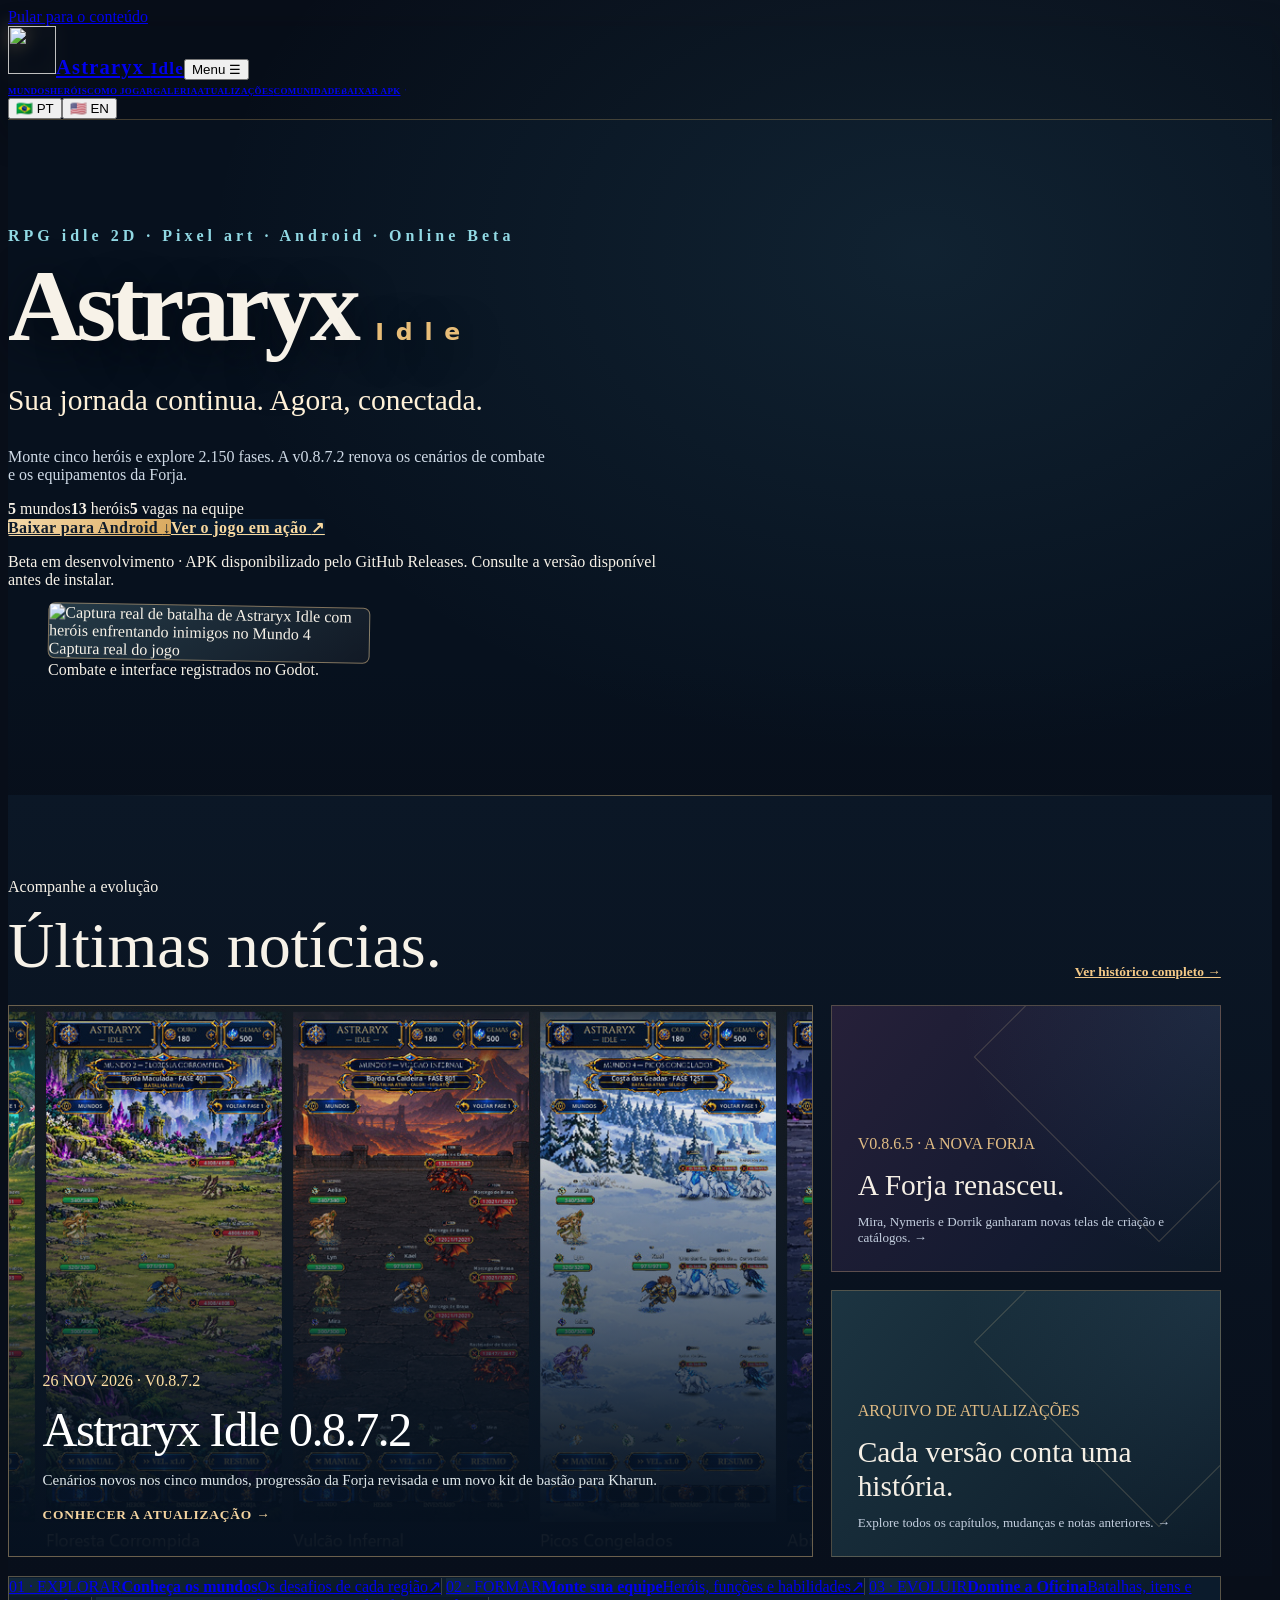
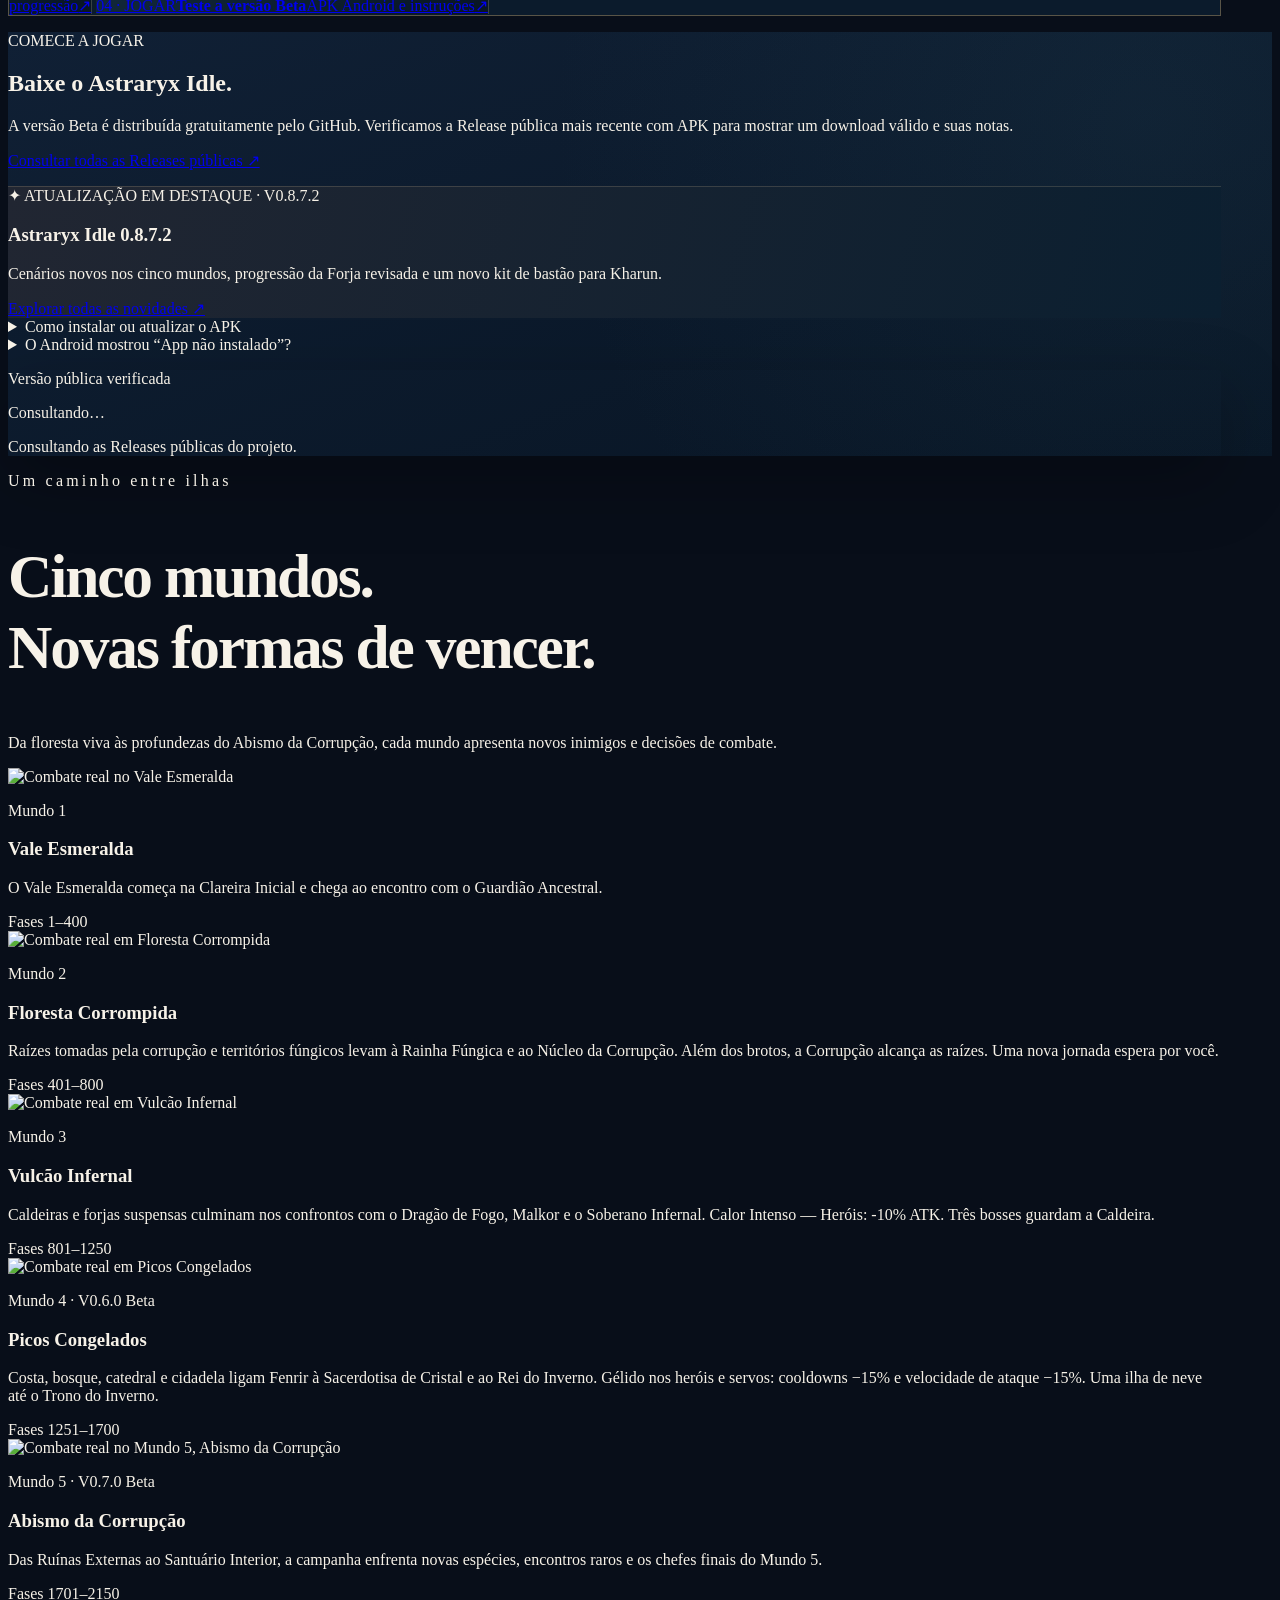
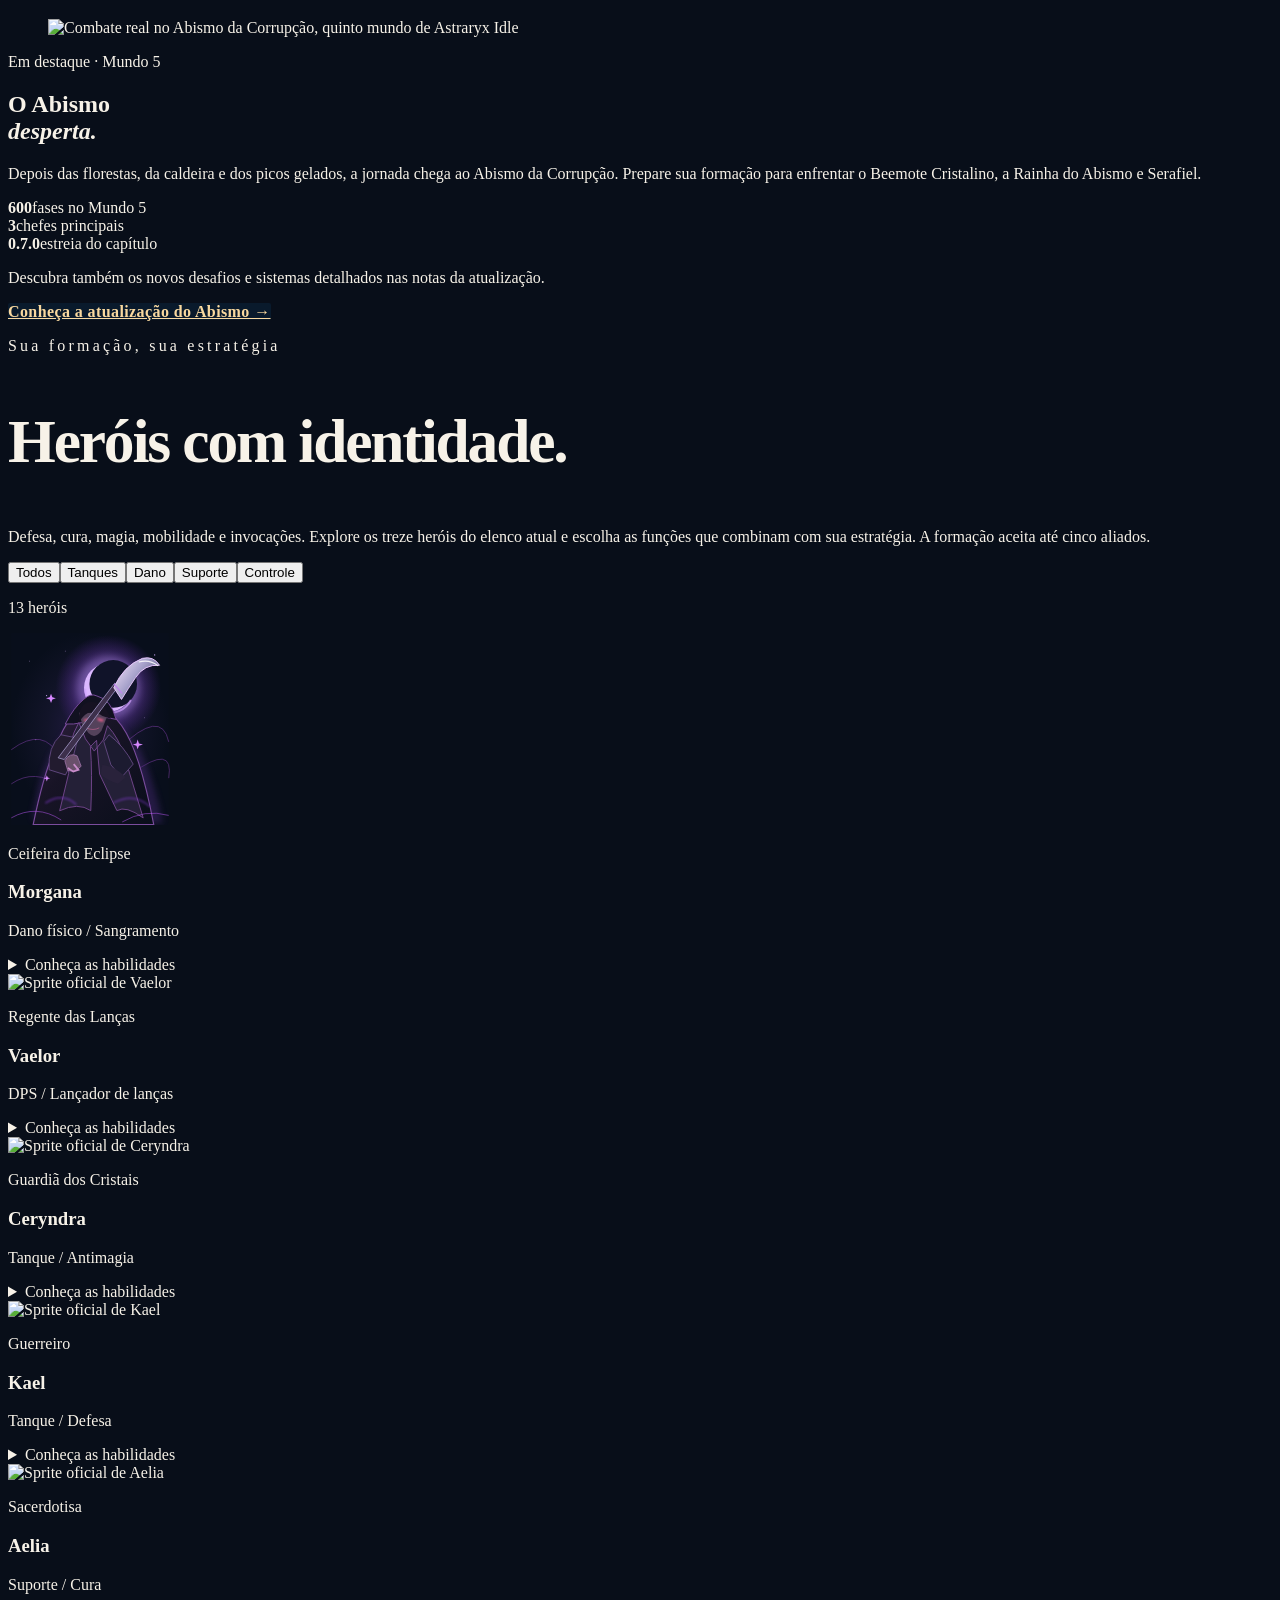
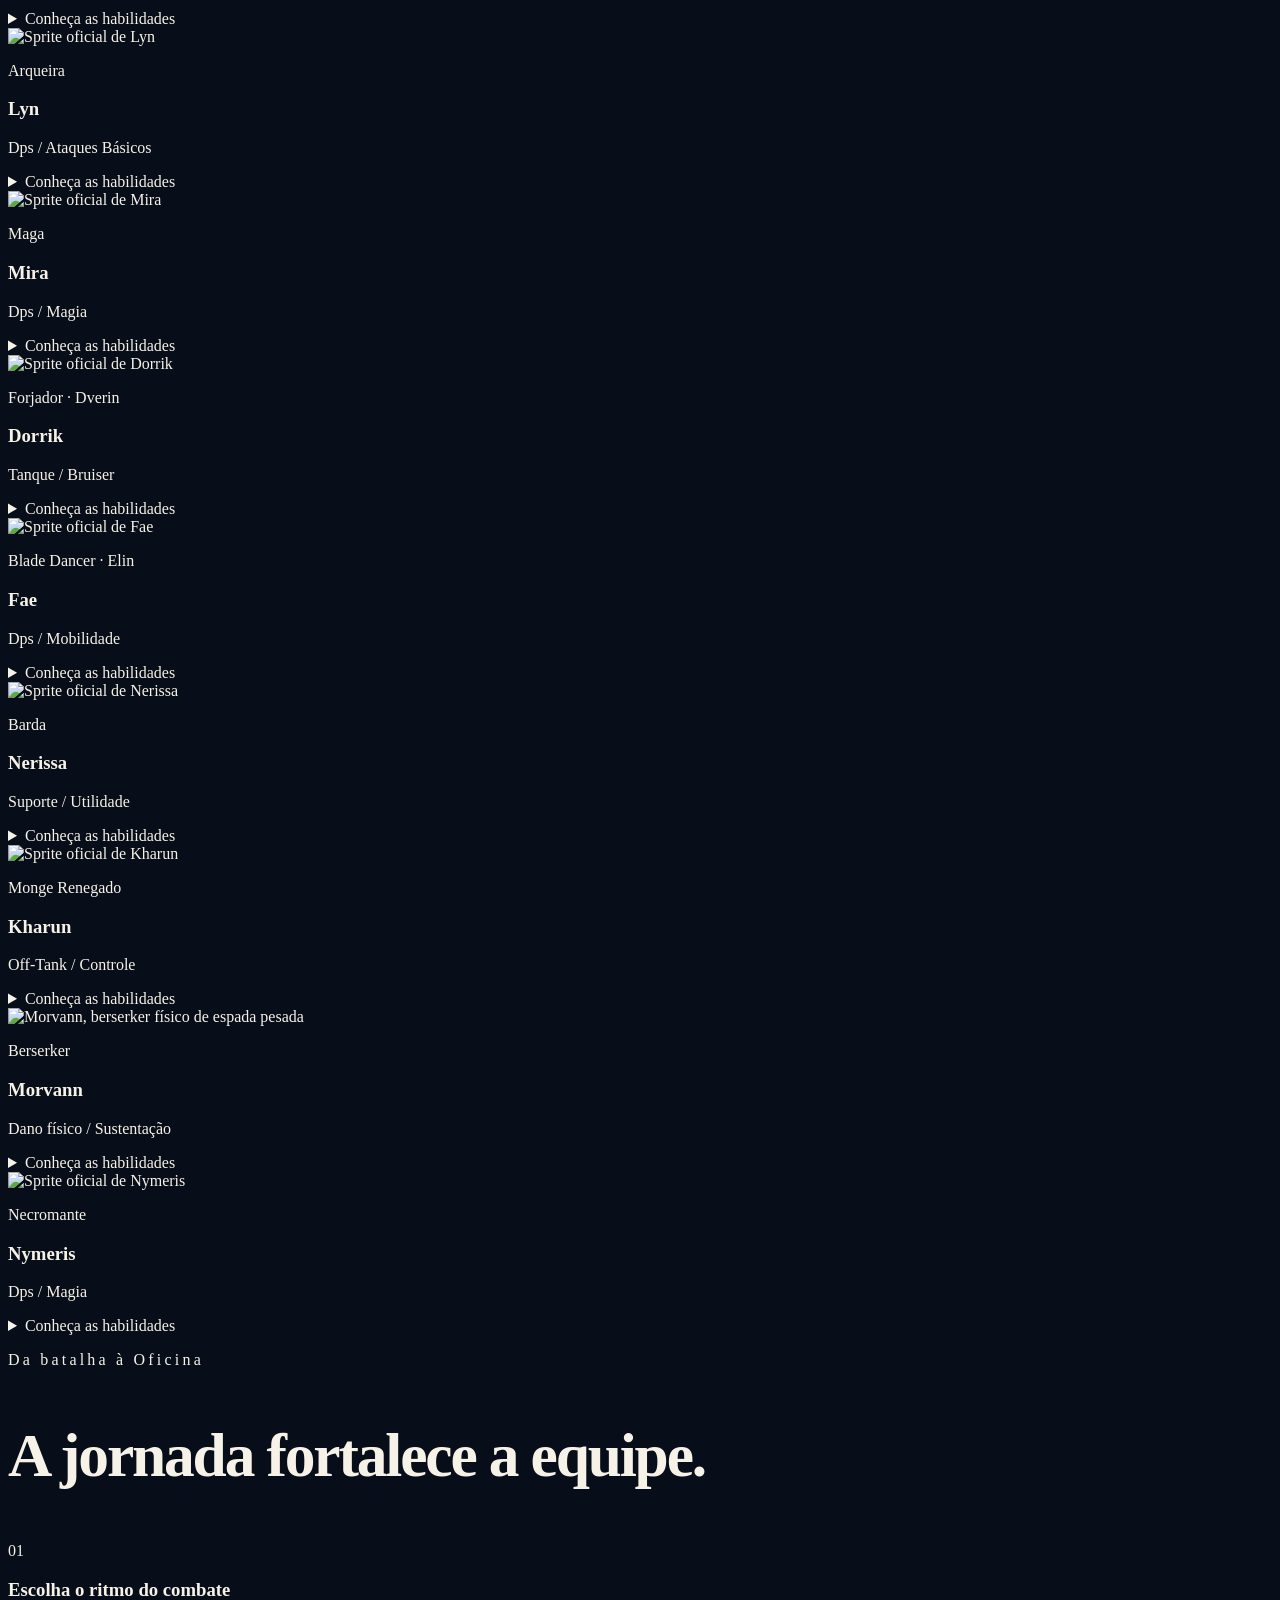
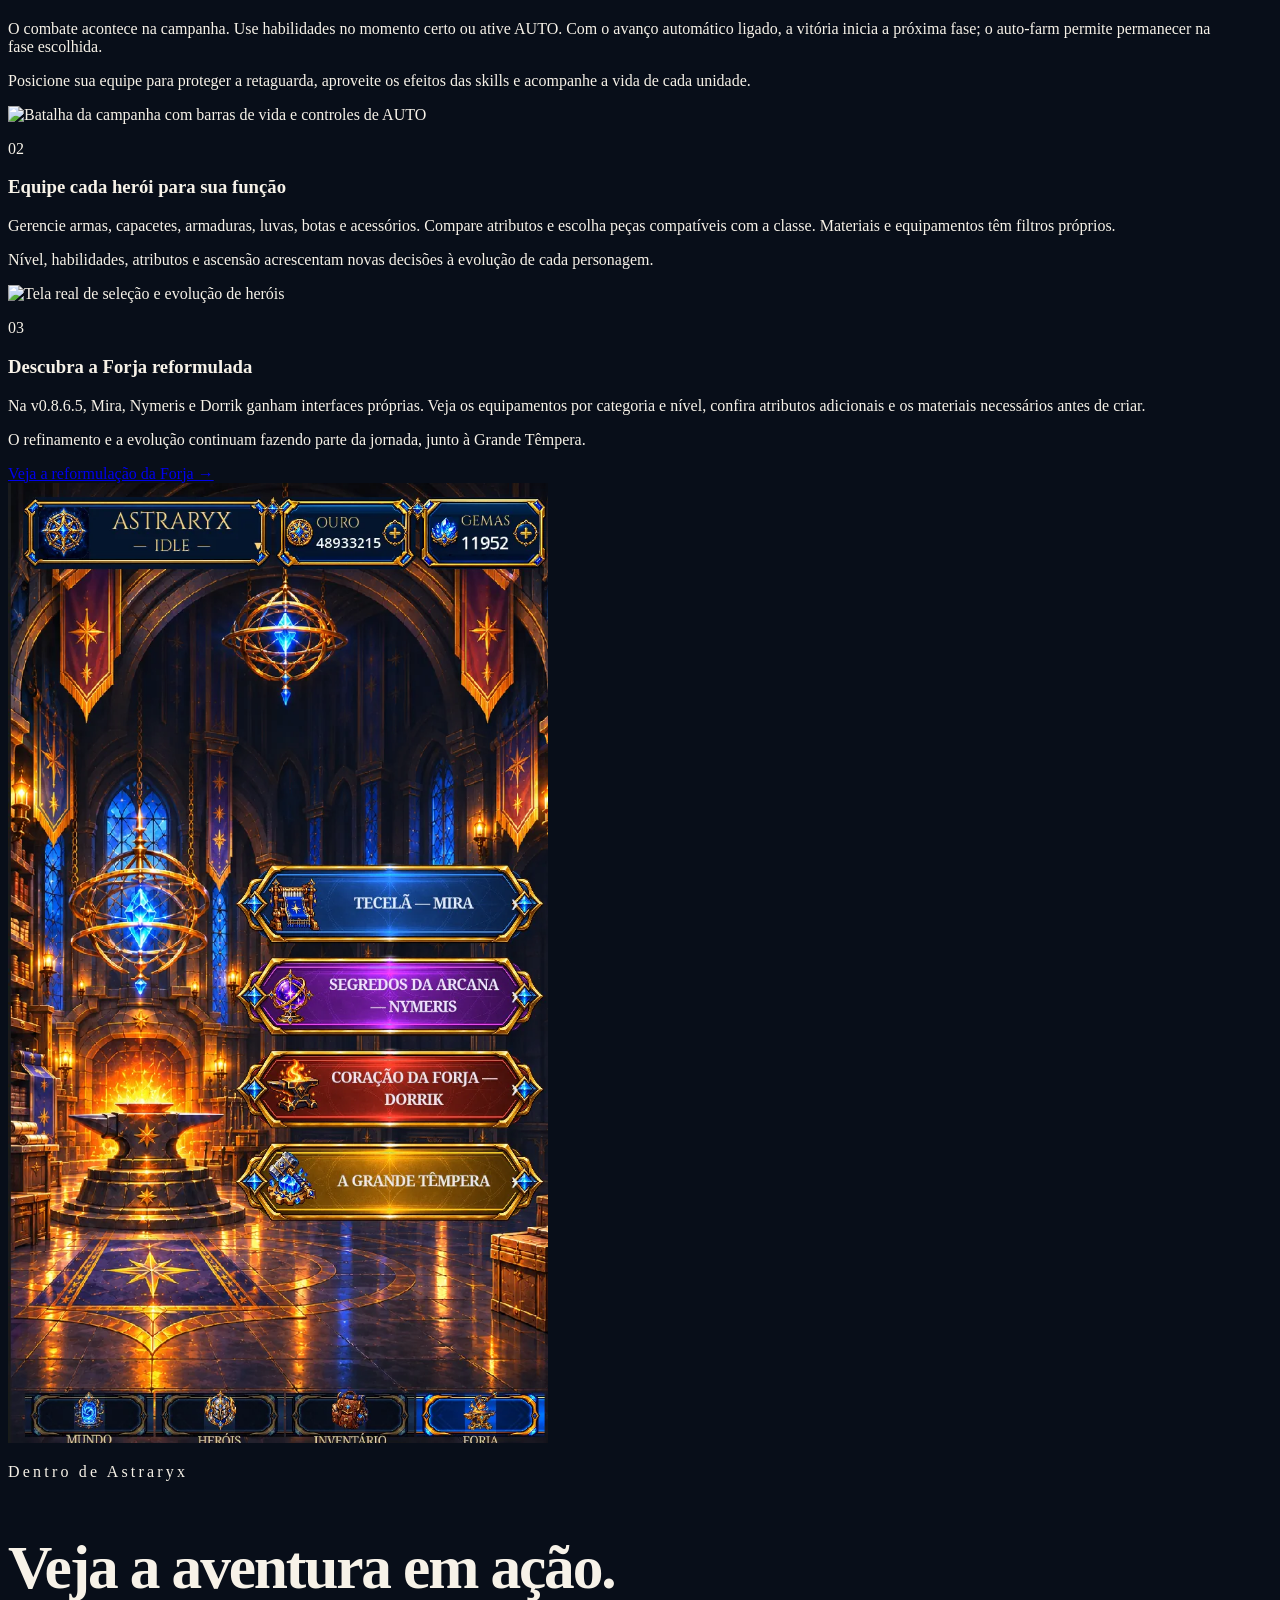
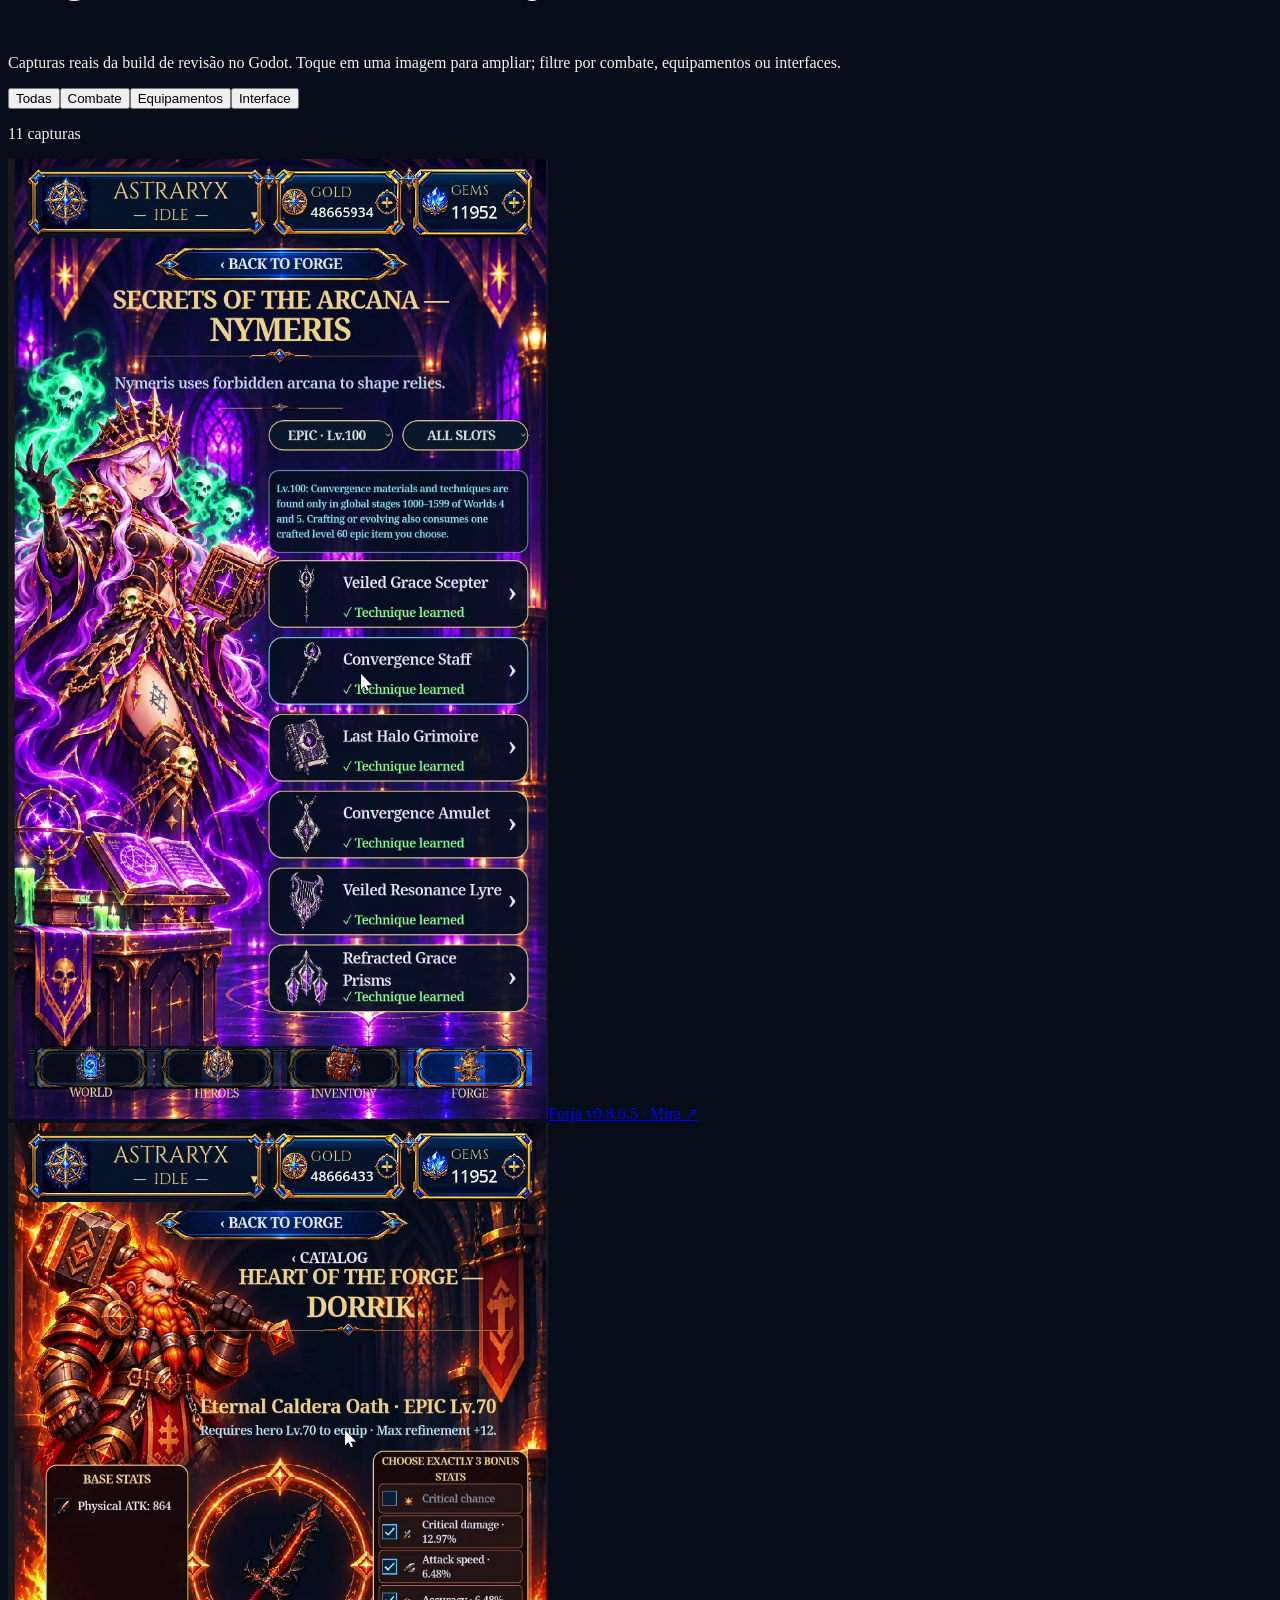
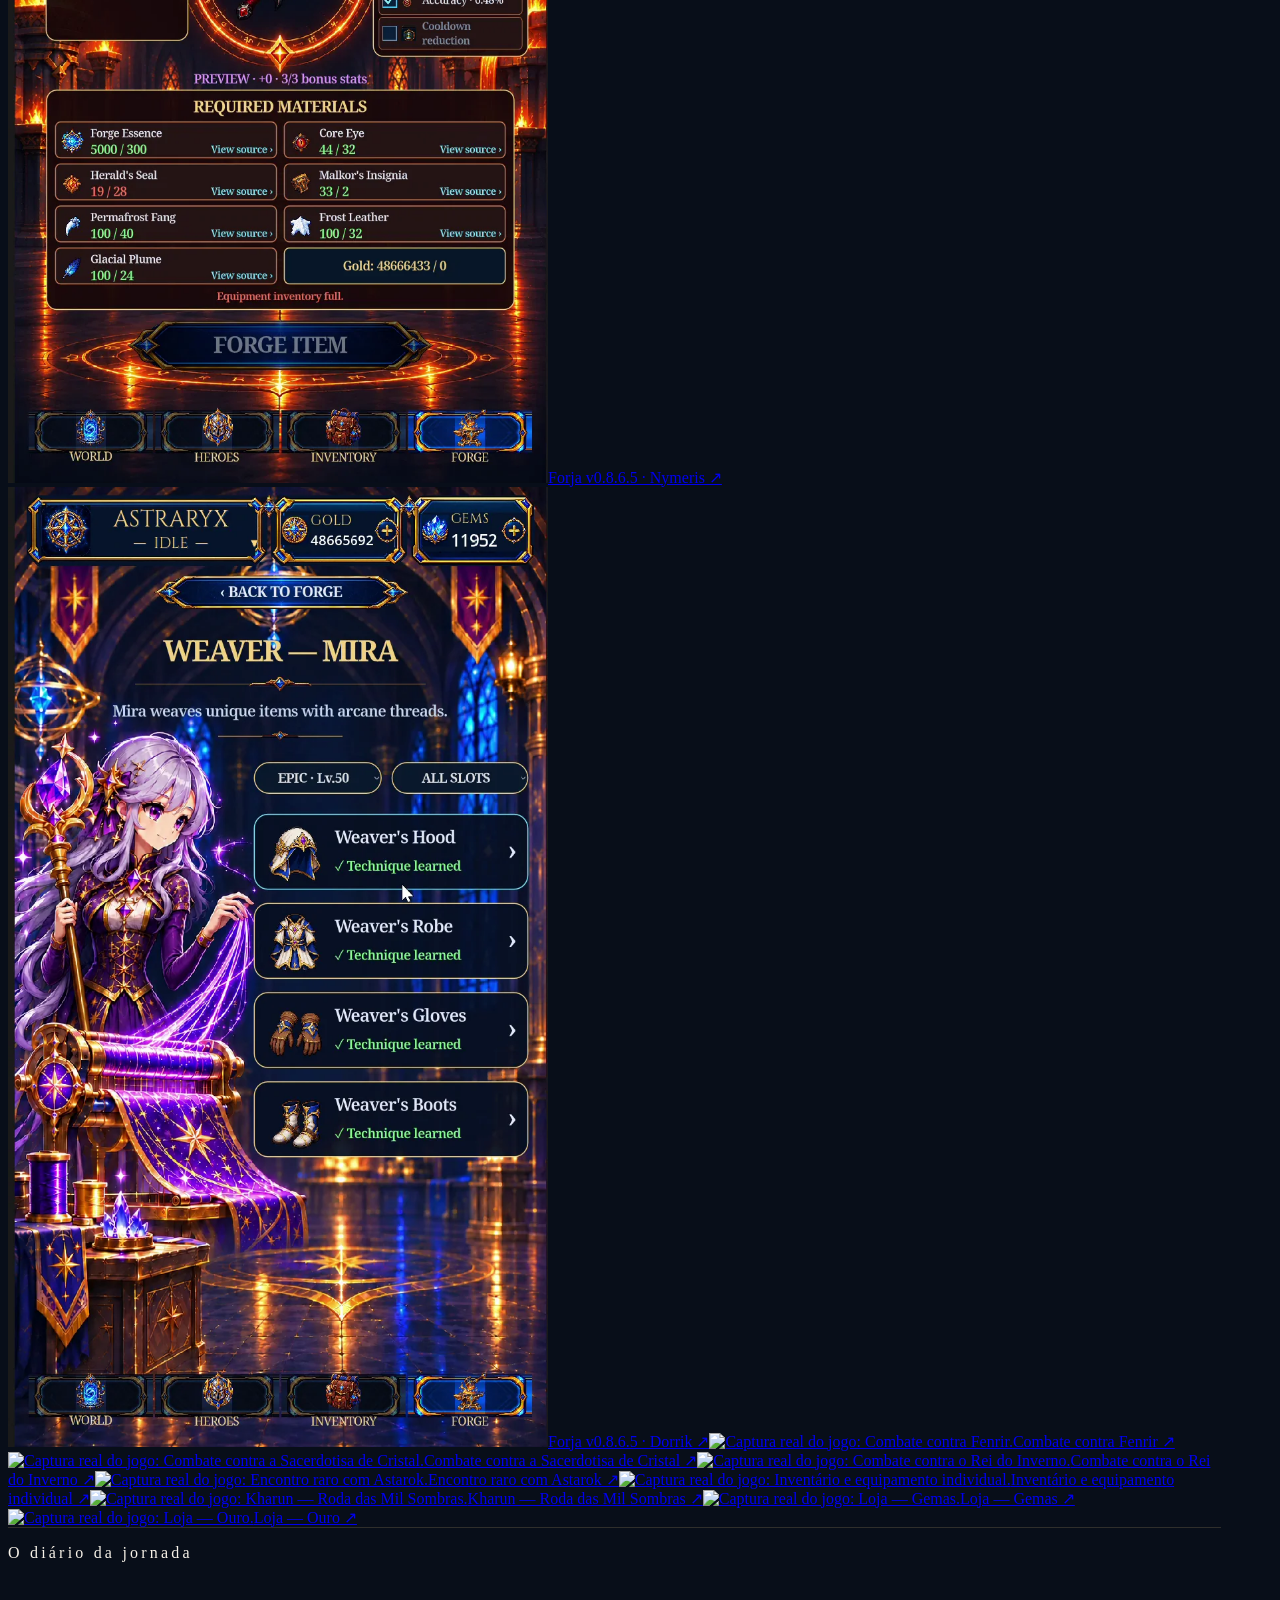
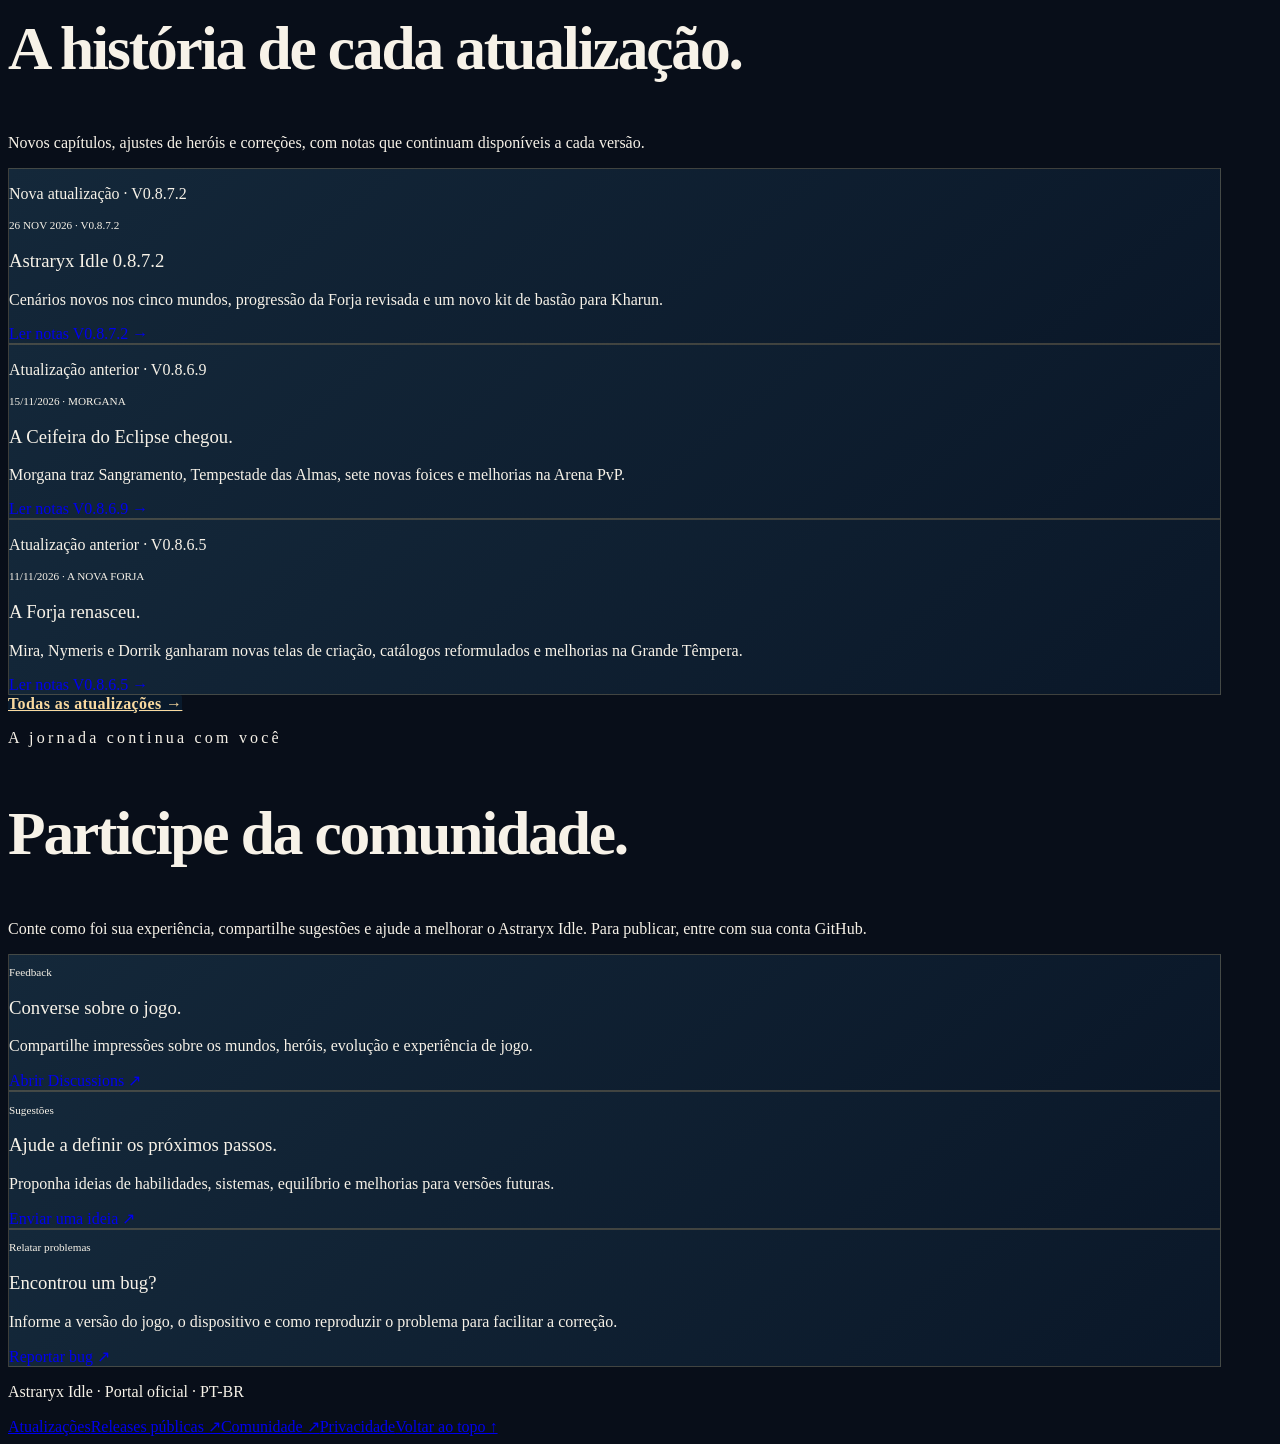
==== commit cf2a2b0a: "Prepare Astraryx Idle 0.8.7.2 Android release notes" ====
--- a/index.html
+++ b/index.html
@@ -2,9 +2,9 @@
 <html lang="pt-BR"><head>
 <meta charset="utf-8"><meta name="viewport" content="width=device-width,initial-scale=1">
 <title>Astraryx Idle — RPG idle em pixel art para Android</title>
-<meta name="description" content="Astraryx Idle v0.8.7.1 para Android. APK menor, limpeza automática após atualizar e melhorias de fluidez na Arena e no Grondar.">
+<meta name="description" content="Astraryx Idle v0.8.7.2 para Android. Novos cenários, Forja do Nv.50 ao 100 e novas habilidades de Kharun.">
 <meta name="theme-color" content="#07101e"><meta name="robots" content="index,follow"><meta property="og:image:width" content="1774"><meta property="og:image:height" content="887"><link rel="canonical" href="https://astraryxidle.github.io/">
-<meta property="og:type" content="website"><meta property="og:locale" content="pt_BR"><meta property="og:site_name" content="Astraryx Idle"><meta property="og:title" content="Astraryx Idle — A jornada continua"><meta property="og:description" content="Astraryx Idle v0.8.7.1 para Android. APK menor, limpeza automática após atualizar e melhorias de fluidez na Arena e no Grondar."><meta property="og:url" content="https://astraryxidle.github.io/"><meta property="og:image" content="https://astraryxidle.github.io/updates/v0.8.7.0/media/grondar.png"><meta name="twitter:card" content="summary_large_image"><meta property="og:image:alt" content="Grondar, chefe do World Boss">
+<meta property="og:type" content="website"><meta property="og:locale" content="pt_BR"><meta property="og:site_name" content="Astraryx Idle"><meta property="og:title" content="Astraryx Idle — A jornada continua"><meta property="og:description" content="Astraryx Idle v0.8.7.2 para Android. Novos cenários, Forja do Nv.50 ao 100 e novas habilidades de Kharun."><meta property="og:url" content="https://astraryxidle.github.io/"><meta property="og:image" content="https://astraryxidle.github.io/updates/v0.8.7.2/cinco-mundos.jpg"><meta name="twitter:card" content="summary_large_image"><meta property="og:image:alt" content="Cenas de combate dos cinco mundos de Astraryx Idle">
 <script>
   // Supabase invite/recovery links land on Site URL by default.
   // The fragment is forwarded exclusively within the same origin before site scripts load.
@@ -16,7 +16,7 @@
     }
   })();
 </script>
-<link rel="icon" href="assets/branding/favicon.png?v=20261025-astraryx-icon" type="image/png"><link rel="stylesheet" href="styles.css"><link rel="stylesheet" href="assets/css/site-v3.css?v=20261019-langflags"><link rel="stylesheet" href="assets/css/editorial-2026.css?v=20261123-v0871"><script type="module" src="app.js?v=20261123-v0871"></script>
+<link rel="icon" href="assets/branding/favicon.png?v=20261025-astraryx-icon" type="image/png"><link rel="stylesheet" href="styles.css"><link rel="stylesheet" href="assets/css/site-v3.css?v=20261019-langflags"><link rel="stylesheet" href="assets/css/editorial-2026.css?v=20261126-v0872"><script type="module" src="app.js?v=20261126-v0872"></script>
 </head><body><a class="skip-link" href="#conteudo">Pular para o conteúdo</a>
 <header class="site-header"><div class="container header-inner"><a class="brand" href="index.html" aria-label="Astraryx Idle — início"><img src="assets/branding/emblem.webp?v=20261025-astraryx-icon" width="44" height="44" alt=""><span>Astraryx <small>Idle</small></span></a><button class="menu-toggle" type="button" aria-expanded="false" aria-controls="site-nav" aria-label="Abrir menu de navegação">Menu ☰</button><nav class="nav-links" id="site-nav" aria-label="Navegação principal"><a href="#mundos">Mundos</a><a href="#personagens">Heróis</a><a href="#sistemas">Como jogar</a><a href="#galeria">Galeria</a><a href="updates/index.html">Atualizações</a><a href="#comunidade">Comunidade</a><a class="nav-download" href="#download" data-track-event="download_cta_click" data-track-origin="menu">Baixar APK ↓</a></nav><div class="language-picker" role="group" data-language-picker aria-label="Idioma do site"><button type="button" data-site-lang="pt-BR" aria-label="Português do Brasil" title="Português" aria-pressed="true">🇧🇷 <span>PT</span></button><button type="button" data-site-lang="en" aria-label="English" title="English" aria-pressed="false">🇺🇸 <span>EN</span></button></div></div></header>
 <main id="conteudo"><section class="home-hero" id="inicio">
@@ -25,7 +25,7 @@
       <p class="eyebrow">RPG idle 2D · Pixel art · Android · Online Beta</p>
       <h1>Astraryx <small>Idle</small></h1>
       <p class="lede">Sua jornada continua. Agora, conectada.</p>
-      <p>Monte cinco heróis, explore mundos e evolua sua equipe. Na v0.8.7.1, o APK ficou 67,8 MB menor e o atualizador libera espaço automaticamente após instalar.</p>
+      <p>Monte cinco heróis e explore 2.150 fases. A v0.8.7.2 renova os cenários de combate e os equipamentos da Forja.</p>
       <div class="hero-facts" aria-label="Recursos do jogo"><span><strong>5</strong> mundos</span><span><strong>13</strong> heróis</span><span><strong>5</strong> vagas na equipe</span></div>
       <div class="actions"><a class="button button-gold" href="#download" data-track-event="download_cta_click" data-track-origin="hero">Baixar para Android <span aria-hidden="true">↓</span></a><a class="button button-outline" href="#galeria">Ver o jogo em ação <span aria-hidden="true">↗</span></a></div>
       <p class="hero-note">Beta em desenvolvimento · APK disponibilizado pelo GitHub Releases. Consulte a versão disponível antes de instalar.</p>
@@ -35,7 +35,7 @@
 </section>
 <!-- Apresentação editorial Astraryx v0.8 — inspiração estrutural de portais de jogos, com identidade e assets próprios. -->
 <section class="portal-news" aria-labelledby="portal-news-title"><div class="container"><div class="portal-news-top"><div><p class="eyebrow">Acompanhe a evolução</p><h2 id="portal-news-title">Últimas notícias.</h2></div><a href="updates/index.html">Ver histórico completo →</a></div><div class="portal-news-grid">
-<a class="portal-feature portal-feature--grondar" href="updates/v0.8.7.1/index.html"><img src="updates/v0.8.7.0/media/grondar.png" width="1774" height="887" loading="lazy" alt=""><div class="portal-feature-copy"><p class="eyebrow">23 NOV 2026 · V0.8.7.1</p><h3>Astraryx Idle 0.8.7.1</h3><p>APK 67,8 MB menor, limpeza automática após a instalação e melhorias de fluidez na Arena e no Grondar.</p><span class="read-more">Conhecer a atualização →</span></div></a>
+<a class="portal-feature portal-feature--campaign" href="updates/v0.8.7.2/index.html"><img src="updates/v0.8.7.2/cinco-mundos.jpg" width="1322" height="595" loading="lazy" alt=""><div class="portal-feature-copy"><p class="eyebrow">26 NOV 2026 · V0.8.7.2</p><h3>Astraryx Idle 0.8.7.2</h3><p>Cenários novos nos cinco mundos, progressão da Forja revisada e um novo kit de bastão para Kharun.</p><span class="read-more">Conhecer a atualização →</span></div></a>
 <div class="portal-news-side"><a class="portal-side-card portal-side-card--roadmap" href="updates/v0.8.6.5/index.html"><div><p class="eyebrow">V0.8.6.5 · A NOVA FORJA</p><h3>A Forja renasceu.</h3><p>Mira, Nymeris e Dorrik ganharam novas telas de criação e catálogos. →</p></div></a><a class="portal-side-card portal-side-card--archive" href="updates/index.html"><div><p class="eyebrow">ARQUIVO DE ATUALIZAÇÕES</p><h3>Cada versão conta uma história.</h3><p>Explore todos os capítulos, mudanças e notas anteriores. →</p></div></a></div></div>
 </div></section>
 <div class="container hero-links-wrap">
@@ -48,15 +48,15 @@
 </div>
 <section class="section download" id="download"><div class="container download-inner"><div><p class="eyebrow">COMECE A JOGAR</p><h2>Baixe o Astraryx Idle.</h2><p>A versão Beta é distribuída gratuitamente pelo GitHub. Verificamos a Release pública mais recente com APK para mostrar um download válido e suas notas.</p><p><a href="https://github.com/AstraryxIdle/astraryx-releases/releases" target="_blank" rel="noopener noreferrer">Consultar todas as Releases públicas ↗</a></p>
 <aside class="release-notes-feature" aria-labelledby="release-notes-feature-title">
-<p class="release-notes-feature-label"><span aria-hidden="true">✦</span> ATUALIZAÇÃO EM DESTAQUE · V0.8.7.1</p><h3 id="release-notes-feature-title">Astraryx Idle 0.8.7.1</h3>
-<p>APK 67,8 MB menor, limpeza automática após a instalação e melhorias de fluidez na Arena e no Grondar.</p>
-<a href="updates/v0.8.7.1/index.html">Explorar todas as novidades <span aria-hidden="true">↗</span></a></aside>
+<p class="release-notes-feature-label"><span aria-hidden="true">✦</span> ATUALIZAÇÃO EM DESTAQUE · V0.8.7.2</p><h3 id="release-notes-feature-title">Astraryx Idle 0.8.7.2</h3>
+<p>Cenários novos nos cinco mundos, progressão da Forja revisada e um novo kit de bastão para Kharun.</p>
+<a href="updates/v0.8.7.2/index.html">Explorar todas as novidades <span aria-hidden="true">↗</span></a></aside>
 <details><summary>Como instalar ou atualizar o APK</summary><p>Na versão anterior, aceite a atualização ao abrir o jogo ou use Configurações → Verificar atualizações. O jogo baixa o APK e abre o instalador Android.</p><ol><li>Baixe o APK pela Release pública indicada.</li><li>Abra o arquivo no seu Android e autorize a instalação dessa fonte quando o sistema solicitar.</li><li>Conclua a instalação. Para atualizar mantendo o progresso local, instale sobre a versão existente compatível.</li></ol><p>Evite desinstalar o jogo antes de atualizar, para conservar seu progresso. A instalação sobre a versão anterior exige a mesma assinatura Android.</p></details>
 <details class="install-help"><summary>O Android mostrou “App não instalado”?</summary>
   <p>Confira o espaço disponível no aparelho e baixe o APK novamente se o arquivo estiver incompleto. Atualizações também podem falhar quando a versão instalada usa outra assinatura: nesse caso, <strong>não desinstale sem antes garantir um backup do progresso</strong>.</p>
 </details><noscript><p>Abra o histórico público de Releases pelo link acima para conferir a disponibilidade do APK.</p></noscript></div><div class="download-state"><p class="eyebrow">Versão pública verificada</p><p class="release-number" data-release-version>Consultando…</p><p data-release-name></p><p class="release-meta" data-release-size></p><p data-release-status role="status" aria-live="polite">Consultando as Releases públicas do projeto.</p><div class="release-links"><a class="button button-gold" data-release-download hidden>Baixar APK Android</a><a class="button button-outline" data-release-notes hidden>Ler notas dessa versão</a><button type="button" class="button button-outline" data-release-action hidden>Tentar novamente</button></div></div></div></section>
 
-<section class="section surface" id="mundos"><div class="container"><div class="section-heading"><p class="eyebrow">Um caminho entre ilhas</p><h2>Cinco mundos.<br>Novas formas de vencer.</h2><p>Da floresta viva às profundezas do Abismo da Corrupção, cada mundo apresenta novos inimigos e decisões de combate.</p></div><div class="world-grid"><article class="world-card"><img src="assets/screenshots/world1.webp" width="540" height="960" loading="lazy" alt="Combate real em Bosque dos Brotos"><div class="world-caption"><p class="eyebrow">Mundo 1</p><h3>Bosque dos Brotos</h3><p>Clareiras e trilhas antigas conduzem aos desafios da Abelha Rainha e da Árvore Monstro. Uma floresta viva e cheia de esperança, onde os primeiros brotos do mundo renascem.</p><span class="range">Fases 1–200</span></div></article><article class="world-card"><img src="assets/screenshots/world2.webp" width="540" height="960" loading="lazy" alt="Combate real em Floresta Corrompida"><div class="world-caption"><p class="eyebrow">Mundo 2</p><h3>Floresta Corrompida</h3><p>Raízes tomadas pela corrupção e territórios fúngicos levam à Rainha Fúngica e ao Núcleo da Corrupção. Além dos brotos, a Corrupção alcança as raízes. Uma nova jornada espera por você.</p><span class="range">Fases 201–400</span></div></article><article class="world-card"><img src="assets/screenshots/world3.webp" width="540" height="960" loading="lazy" alt="Combate real em Vulcão Infernal"><div class="world-caption"><p class="eyebrow">Mundo 3</p><h3>Vulcão Infernal</h3><p>Caldeiras e forjas suspensas culminam nos confrontos com o Dragão de Fogo, Malkor e o Soberano Infernal. Calor Intenso — Heróis: -10% ATK. Três bosses guardam a Caldeira.</p><span class="range">Fases 401–700</span></div></article><article class="world-card"><img src="assets/screenshots/world4.webp" width="540" height="960" loading="lazy" alt="Combate real em Picos Congelados"><div class="world-caption"><p class="eyebrow">Mundo 4 · V0.6.0 Beta</p><h3>Picos Congelados</h3><p>Costa, bosque, catedral e cidadela ligam Fenrir à Sacerdotisa de Cristal e ao Rei do Inverno. Gélido nos heróis e servos: cooldowns −15% e velocidade de ataque −15%. Uma ilha de neve até o Trono do Inverno.</p><span class="range">Fases 701–1200</span></div></article><article class="world-card"><img src="updates/v0.7.0/assets/screens/world5-battle.webp" width="527" height="759" loading="lazy" alt="Combate real no Mundo 5, Abismo da Corrupção"><div class="world-caption"><p class="eyebrow">Mundo 5 · V0.7.0 Beta</p><h3>Abismo da Corrupção</h3><p>Das Ruínas Externas ao Santuário Interior, a campanha enfrenta novas espécies, encontros extras e os chefes Beemote Cristalino, Rainha do Abismo e Serafiel.</p><span class="range">Fases 1201–1800</span></div></article></div></div></section>
+<section class="section surface" id="mundos"><div class="container"><div class="section-heading"><p class="eyebrow">Um caminho entre ilhas</p><h2>Cinco mundos.<br>Novas formas de vencer.</h2><p>Da floresta viva às profundezas do Abismo da Corrupção, cada mundo apresenta novos inimigos e decisões de combate.</p></div><div class="world-grid"><article class="world-card"><img src="assets/screenshots/world1.webp" width="540" height="960" loading="lazy" alt="Combate real no Vale Esmeralda"><div class="world-caption"><p class="eyebrow">Mundo 1</p><h3>Vale Esmeralda</h3><p>O Vale Esmeralda começa na Clareira Inicial e chega ao encontro com o Guardião Ancestral.</p><span class="range">Fases 1–400</span></div></article><article class="world-card"><img src="assets/screenshots/world2.webp" width="540" height="960" loading="lazy" alt="Combate real em Floresta Corrompida"><div class="world-caption"><p class="eyebrow">Mundo 2</p><h3>Floresta Corrompida</h3><p>Raízes tomadas pela corrupção e territórios fúngicos levam à Rainha Fúngica e ao Núcleo da Corrupção. Além dos brotos, a Corrupção alcança as raízes. Uma nova jornada espera por você.</p><span class="range">Fases 401–800</span></div></article><article class="world-card"><img src="assets/screenshots/world3.webp" width="540" height="960" loading="lazy" alt="Combate real em Vulcão Infernal"><div class="world-caption"><p class="eyebrow">Mundo 3</p><h3>Vulcão Infernal</h3><p>Caldeiras e forjas suspensas culminam nos confrontos com o Dragão de Fogo, Malkor e o Soberano Infernal. Calor Intenso — Heróis: -10% ATK. Três bosses guardam a Caldeira.</p><span class="range">Fases 801–1250</span></div></article><article class="world-card"><img src="assets/screenshots/world4.webp" width="540" height="960" loading="lazy" alt="Combate real em Picos Congelados"><div class="world-caption"><p class="eyebrow">Mundo 4 · V0.6.0 Beta</p><h3>Picos Congelados</h3><p>Costa, bosque, catedral e cidadela ligam Fenrir à Sacerdotisa de Cristal e ao Rei do Inverno. Gélido nos heróis e servos: cooldowns −15% e velocidade de ataque −15%. Uma ilha de neve até o Trono do Inverno.</p><span class="range">Fases 1251–1700</span></div></article><article class="world-card"><img src="updates/v0.7.0/assets/screens/world5-battle.webp" width="527" height="759" loading="lazy" alt="Combate real no Mundo 5, Abismo da Corrupção"><div class="world-caption"><p class="eyebrow">Mundo 5 · V0.7.0 Beta</p><h3>Abismo da Corrupção</h3><p>Das Ruínas Externas ao Santuário Interior, a campanha enfrenta novas espécies, encontros raros e os chefes finais do Mundo 5.</p><span class="range">Fases 1701–2150</span></div></article></div></div></section>
 <section class="section container chapter chapter-world5" aria-labelledby="chapter-title">
   <figure class="chapter-art"><img src="updates/v0.7.0/assets/screens/world5-battle.webp" width="527" height="759" loading="lazy" alt="Combate real no Abismo da Corrupção, quinto mundo de Astraryx Idle"></figure>
   <div>
@@ -109,7 +109,7 @@
 </div></section>
 <section class="section container" id="galeria"><div class="section-heading"><p class="eyebrow">Dentro de Astraryx</p><h2>Veja a aventura em ação.</h2><p>Capturas reais da build de revisão no Godot. Toque em uma imagem para ampliar; filtre por combate, equipamentos ou interfaces.</p></div><div class="filter-toolbar"><div class="filter-bar" data-gallery-filter role="group" aria-label="Filtrar capturas"><button type="button" data-gallery-category="todos" aria-pressed="true">Todas</button><button type="button" data-gallery-category="combate" aria-pressed="false">Combate</button><button type="button" data-gallery-category="equipamento" aria-pressed="false">Equipamentos</button><button type="button" data-gallery-category="interface" aria-pressed="false">Interface</button></div><p class="filter-result" data-gallery-count aria-live="polite">11 capturas</p></div><div class="gallery"><a href="updates/v0.8.6.5/media/mira-detail.webp" data-gallery data-gallery-type="equipamento" data-caption="Forja v0.8.6.5 · Mira"><img src="updates/v0.8.6.5/media/mira-detail.webp" width="540" height="960" loading="lazy" alt="A nova tela de criação de equipamentos com Mira"><span>Forja v0.8.6.5 · Mira ↗</span></a><a href="updates/v0.8.6.5/media/nymeris.webp" data-gallery data-gallery-type="equipamento" data-caption="Forja v0.8.6.5 · Nymeris"><img src="updates/v0.8.6.5/media/nymeris.webp" width="540" height="960" loading="lazy" alt="Catálogo arcano de Nymeris na v0.8.6.5"><span>Forja v0.8.6.5 · Nymeris ↗</span></a><a href="updates/v0.8.6.5/media/dorrik-detail.webp" data-gallery data-gallery-type="equipamento" data-caption="Forja v0.8.6.5 · Dorrik"><img src="updates/v0.8.6.5/media/dorrik-detail.webp" width="540" height="960" loading="lazy" alt="Nova bancada do Dorrik e prévia de materiais"><span>Forja v0.8.6.5 · Dorrik ↗</span></a><a href="assets/screenshots/fenrir.webp" data-gallery data-gallery-type="combate" data-caption="Combate contra Fenrir"><img src="assets/screenshots/fenrir.webp" width="540" height="960" loading="lazy" alt="Captura real do jogo: Combate contra Fenrir."><span>Combate contra Fenrir ↗</span></a><a href="assets/screenshots/priestess.webp" data-gallery data-gallery-type="combate" data-caption="Combate contra a Sacerdotisa de Cristal"><img src="assets/screenshots/priestess.webp" width="540" height="960" loading="lazy" alt="Captura real do jogo: Combate contra a Sacerdotisa de Cristal."><span>Combate contra a Sacerdotisa de Cristal ↗</span></a><a href="assets/screenshots/winter-king.webp" data-gallery data-gallery-type="combate" data-caption="Combate contra o Rei do Inverno"><img src="assets/screenshots/winter-king.webp" width="540" height="960" loading="lazy" alt="Captura real do jogo: Combate contra o Rei do Inverno."><span>Combate contra o Rei do Inverno ↗</span></a><a href="assets/screenshots/astarok.webp" data-gallery data-gallery-type="combate" data-caption="Encontro raro com Astarok"><img src="assets/screenshots/astarok.webp" width="540" height="960" loading="lazy" alt="Captura real do jogo: Encontro raro com Astarok."><span>Encontro raro com Astarok ↗</span></a><a href="assets/screenshots/inventory.webp" data-gallery data-gallery-type="equipamento" data-caption="Inventário e equipamento individual"><img src="assets/screenshots/inventory.webp" width="540" height="960" loading="lazy" alt="Captura real do jogo: Inventário e equipamento individual."><span>Inventário e equipamento individual ↗</span></a><a href="assets/screenshots/kharun-skill.webp" data-gallery data-gallery-type="combate" data-caption="Kharun — Roda das Mil Sombras"><img src="assets/screenshots/kharun-skill.webp" width="540" height="960" loading="lazy" alt="Captura real do jogo: Kharun — Roda das Mil Sombras."><span>Kharun — Roda das Mil Sombras ↗</span></a><a href="assets/screenshots/shop-gems.webp" data-gallery data-gallery-type="interface" data-caption="Loja — Gemas"><img src="assets/screenshots/shop-gems.webp" width="540" height="960" loading="lazy" alt="Captura real do jogo: Loja — Gemas."><span>Loja — Gemas ↗</span></a><a href="assets/screenshots/shop-gold.webp" data-gallery data-gallery-type="interface" data-caption="Loja — Ouro"><img src="assets/screenshots/shop-gold.webp" width="540" height="960" loading="lazy" alt="Captura real do jogo: Loja — Ouro."><span>Loja — Ouro ↗</span></a></div></section>
 <section class="section container" id="atualizacoes"><div class="section-heading"><p class="eyebrow">O diário da jornada</p><h2>A história de cada atualização.</h2><p>Novos capítulos, ajustes de heróis e correções, com notas que continuam disponíveis a cada versão.</p></div><div class="release-highlight" data-latest-release-highlight hidden aria-live="polite"><div><span class="eyebrow">Verificado no GitHub Releases</span><strong data-latest-release-title>Última Release Android</strong><p>Exibida automaticamente a partir da Release pública mais recente com APK.</p></div><a href="https://github.com/AstraryxIdle/astraryx-releases/releases" data-latest-release-notes hidden>Ver notas da Release ↗</a></div><div class="grid three">
-<article class="card update-card"><p class="badge">Nova atualização · V0.8.7.1</p><p class="eyebrow">23 NOV 2026 · V0.8.7.1</p><h3>Astraryx Idle 0.8.7.1</h3><p>APK 67,8 MB menor, limpeza automática após a instalação e melhorias de fluidez na Arena e no Grondar.</p><a href="updates/v0.8.7.1/index.html">Ler notas V0.8.7.1 →</a></article>
+<article class="card update-card"><p class="badge">Nova atualização · V0.8.7.2</p><p class="eyebrow">26 NOV 2026 · V0.8.7.2</p><h3>Astraryx Idle 0.8.7.2</h3><p>Cenários novos nos cinco mundos, progressão da Forja revisada e um novo kit de bastão para Kharun.</p><a href="updates/v0.8.7.2/index.html">Ler notas V0.8.7.2 →</a></article>
 <article class="card update-card"><p class="badge">Atualização anterior · V0.8.6.9</p><p class="eyebrow">15/11/2026 · MORGANA</p><h3>A Ceifeira do Eclipse chegou.</h3><p>Morgana traz Sangramento, Tempestade das Almas, sete novas foices e melhorias na Arena PvP.</p><a href="updates/v0.8.6.9/index.html">Ler notas V0.8.6.9 →</a></article>
 <article class="card update-card"><p class="badge">Atualização anterior · V0.8.6.5</p><p class="eyebrow">11/11/2026 · A NOVA FORJA</p><h3>A Forja renasceu.</h3><p>Mira, Nymeris e Dorrik ganharam novas telas de criação, catálogos reformulados e melhorias na Grande Têmpera.</p><a href="updates/v0.8.6.5/index.html">Ler notas V0.8.6.5 →</a></article>
 </div><div class="actions"><a class="button button-outline" href="updates/index.html">Todas as atualizações →</a></div></section>
--- a/assets/css/editorial-2026.css
+++ b/assets/css/editorial-2026.css
@@ -160,3 +160,8 @@
 .portal-feature--grondar{background:radial-gradient(ellipse at 67% 34%,#5e3729 0%,#2f202b 53%,#101a2c 100%)}
 .portal-feature--grondar img{object-fit:contain;object-position:center 18%;opacity:.94}
 .portal-feature--grondar:after{background:linear-gradient(0deg,#05101f 0%,#101524cb 28%,#06112205 68%)}
+
+.portal-feature--campaign img{object-position:center top}
+.release-article .section{padding-block:clamp(1.5rem,4vw,3rem)}
+.release-article .section:first-child{padding-top:clamp(2.5rem,7vw,4.5rem)}
+.release-campaign-preview{display:block;width:100%;height:auto;margin-top:1.5rem;border:1px solid #c8a96d50;border-radius:.5rem}
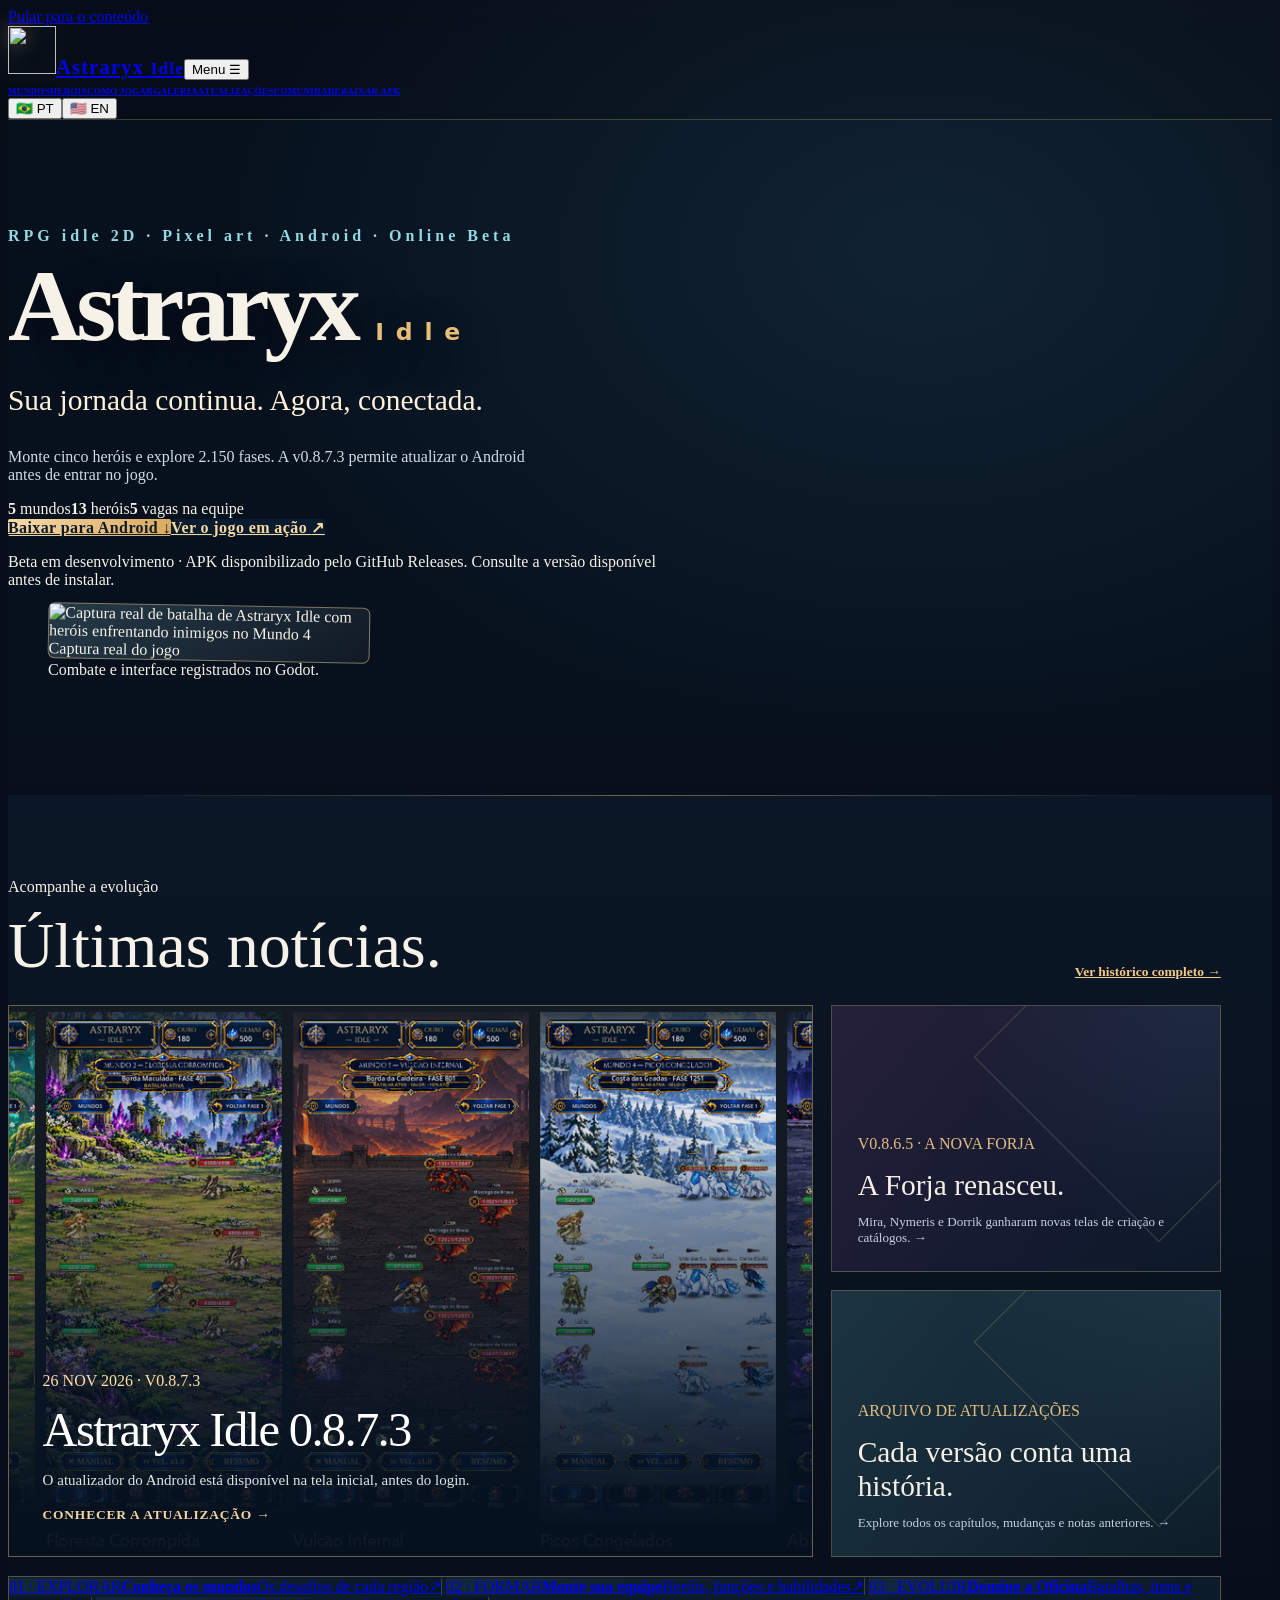
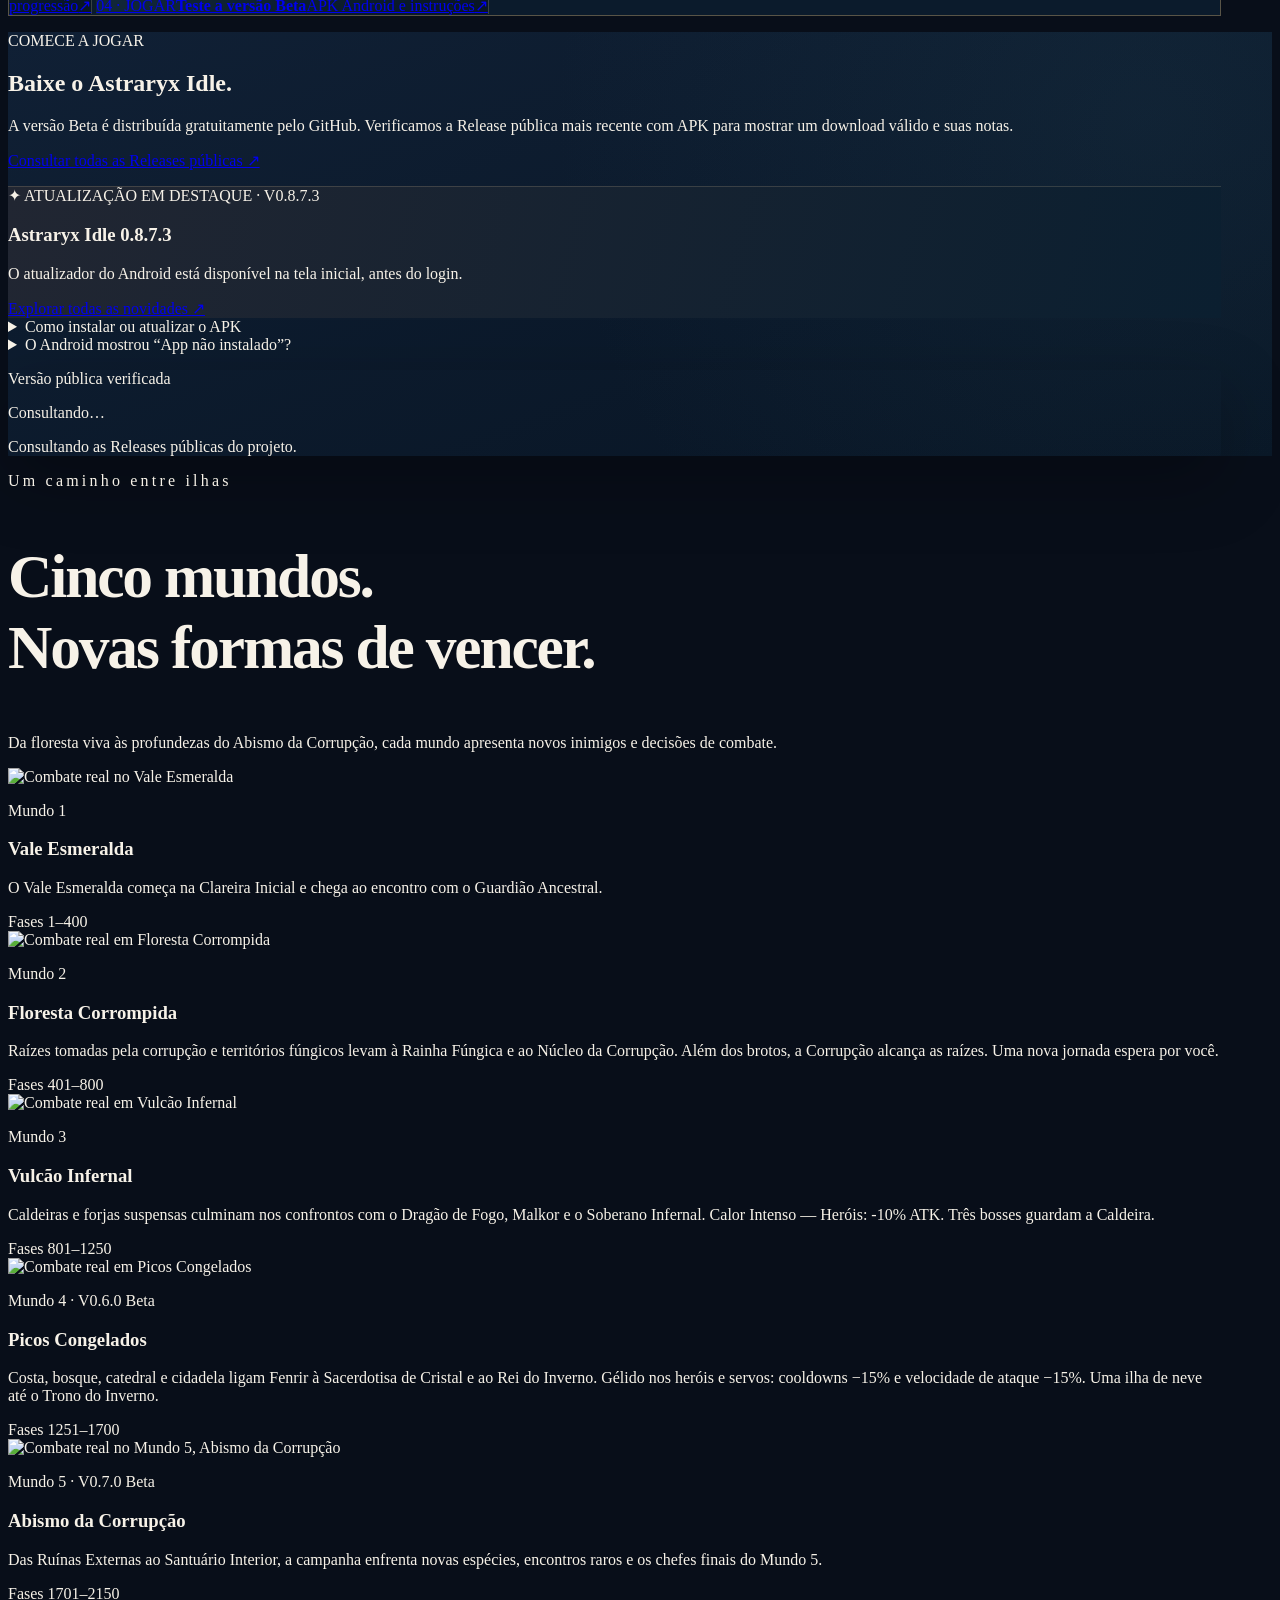
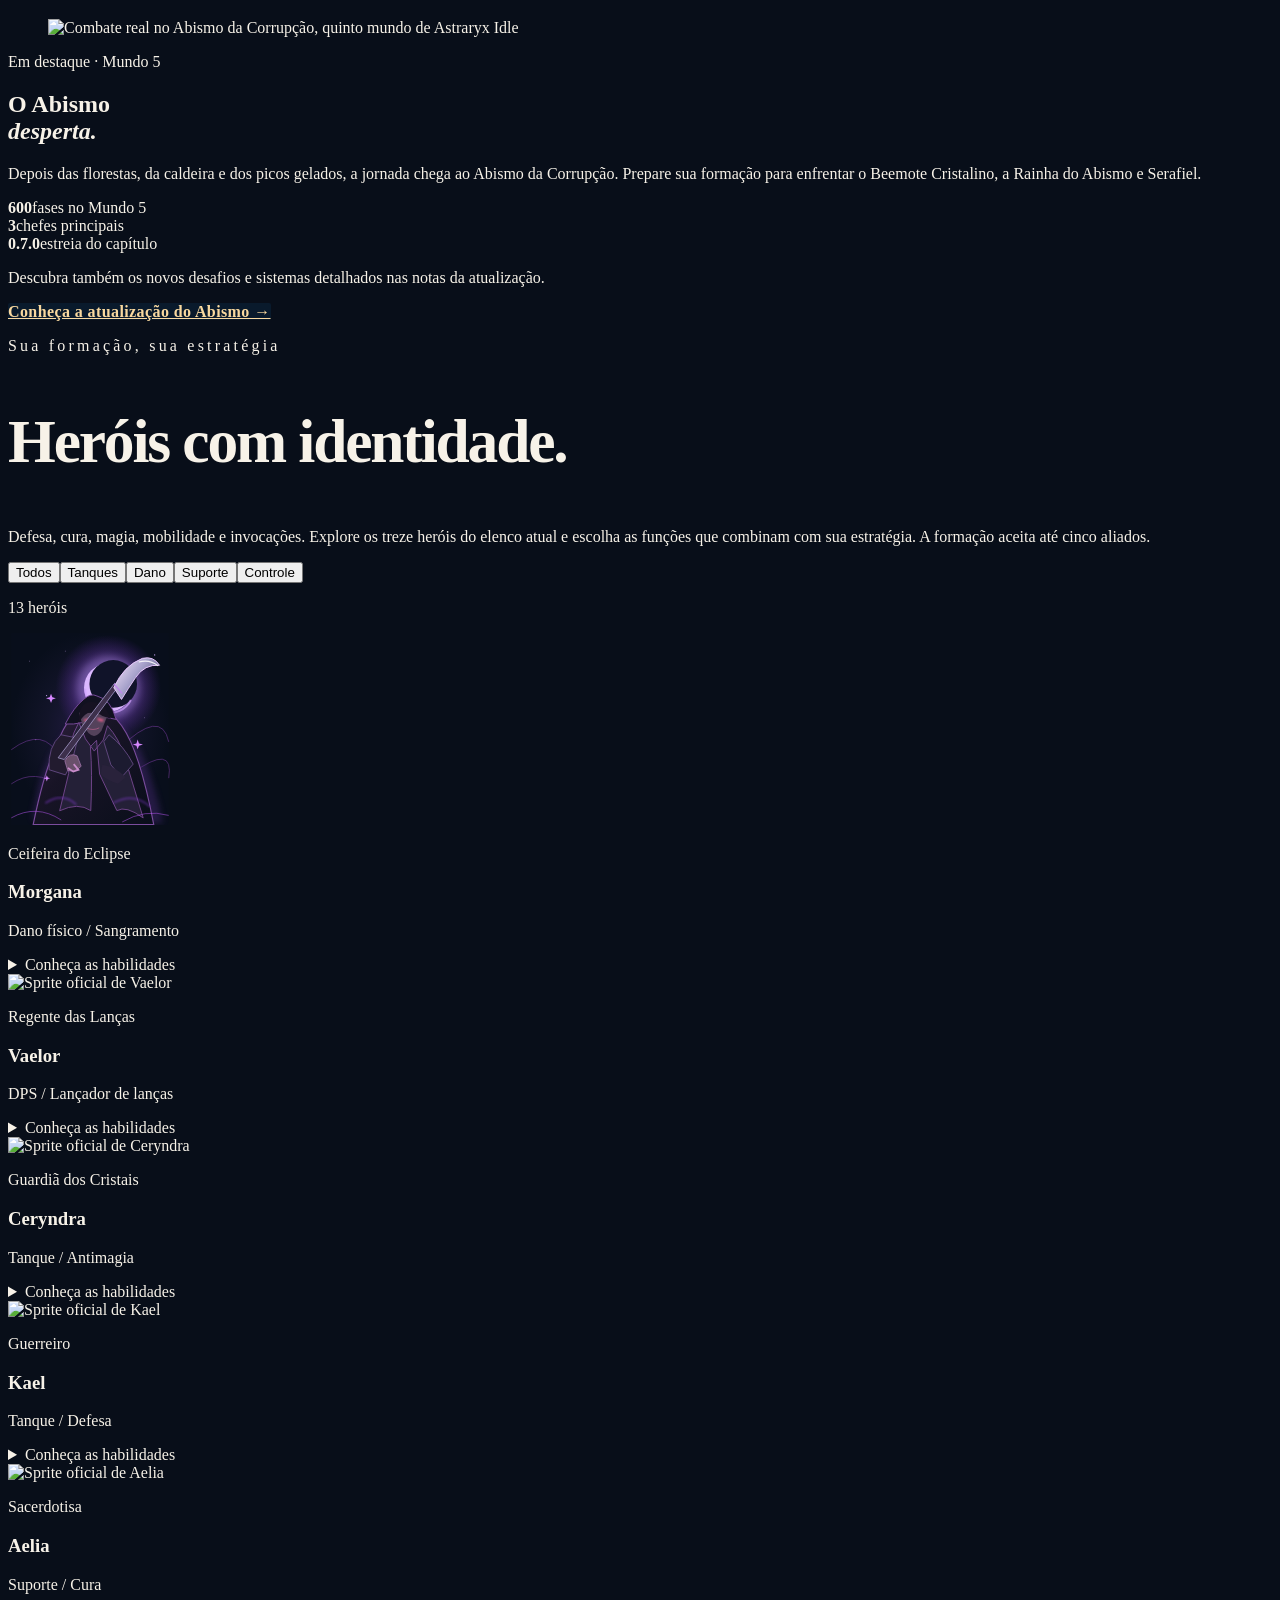
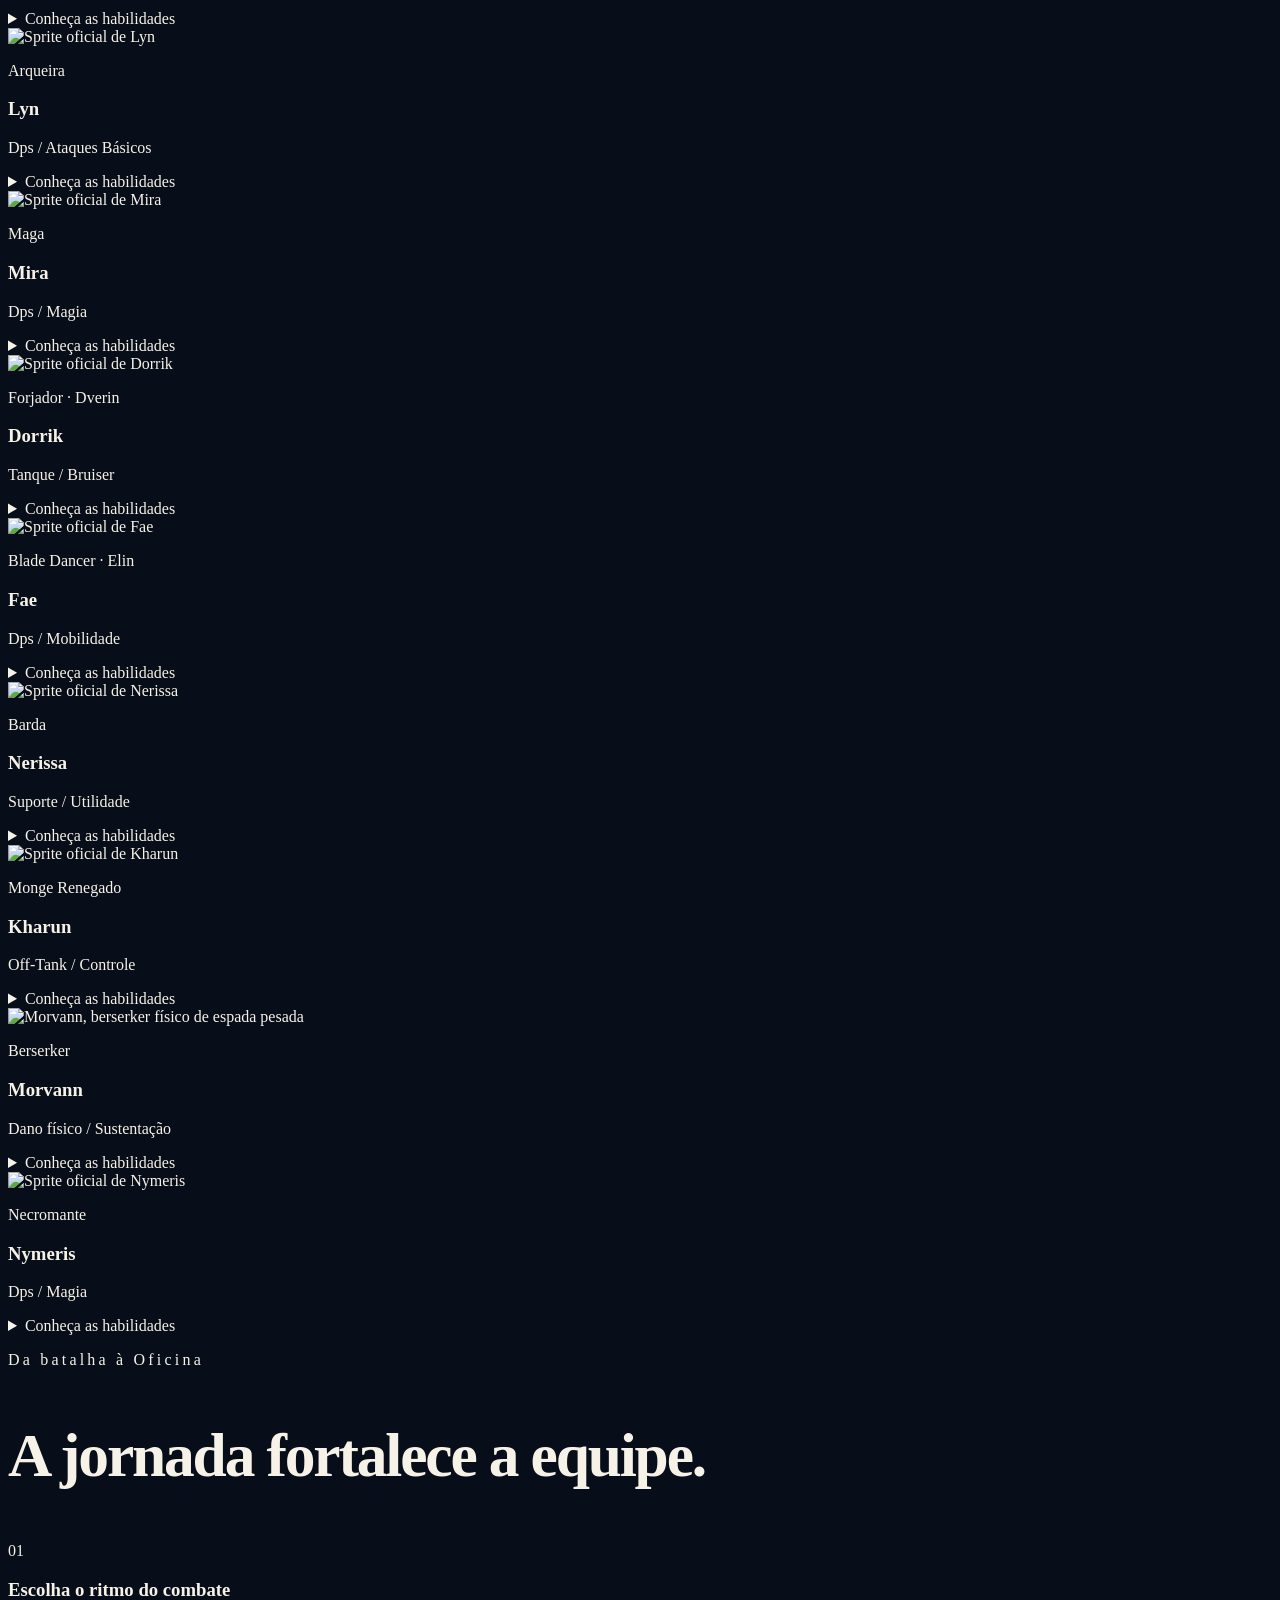
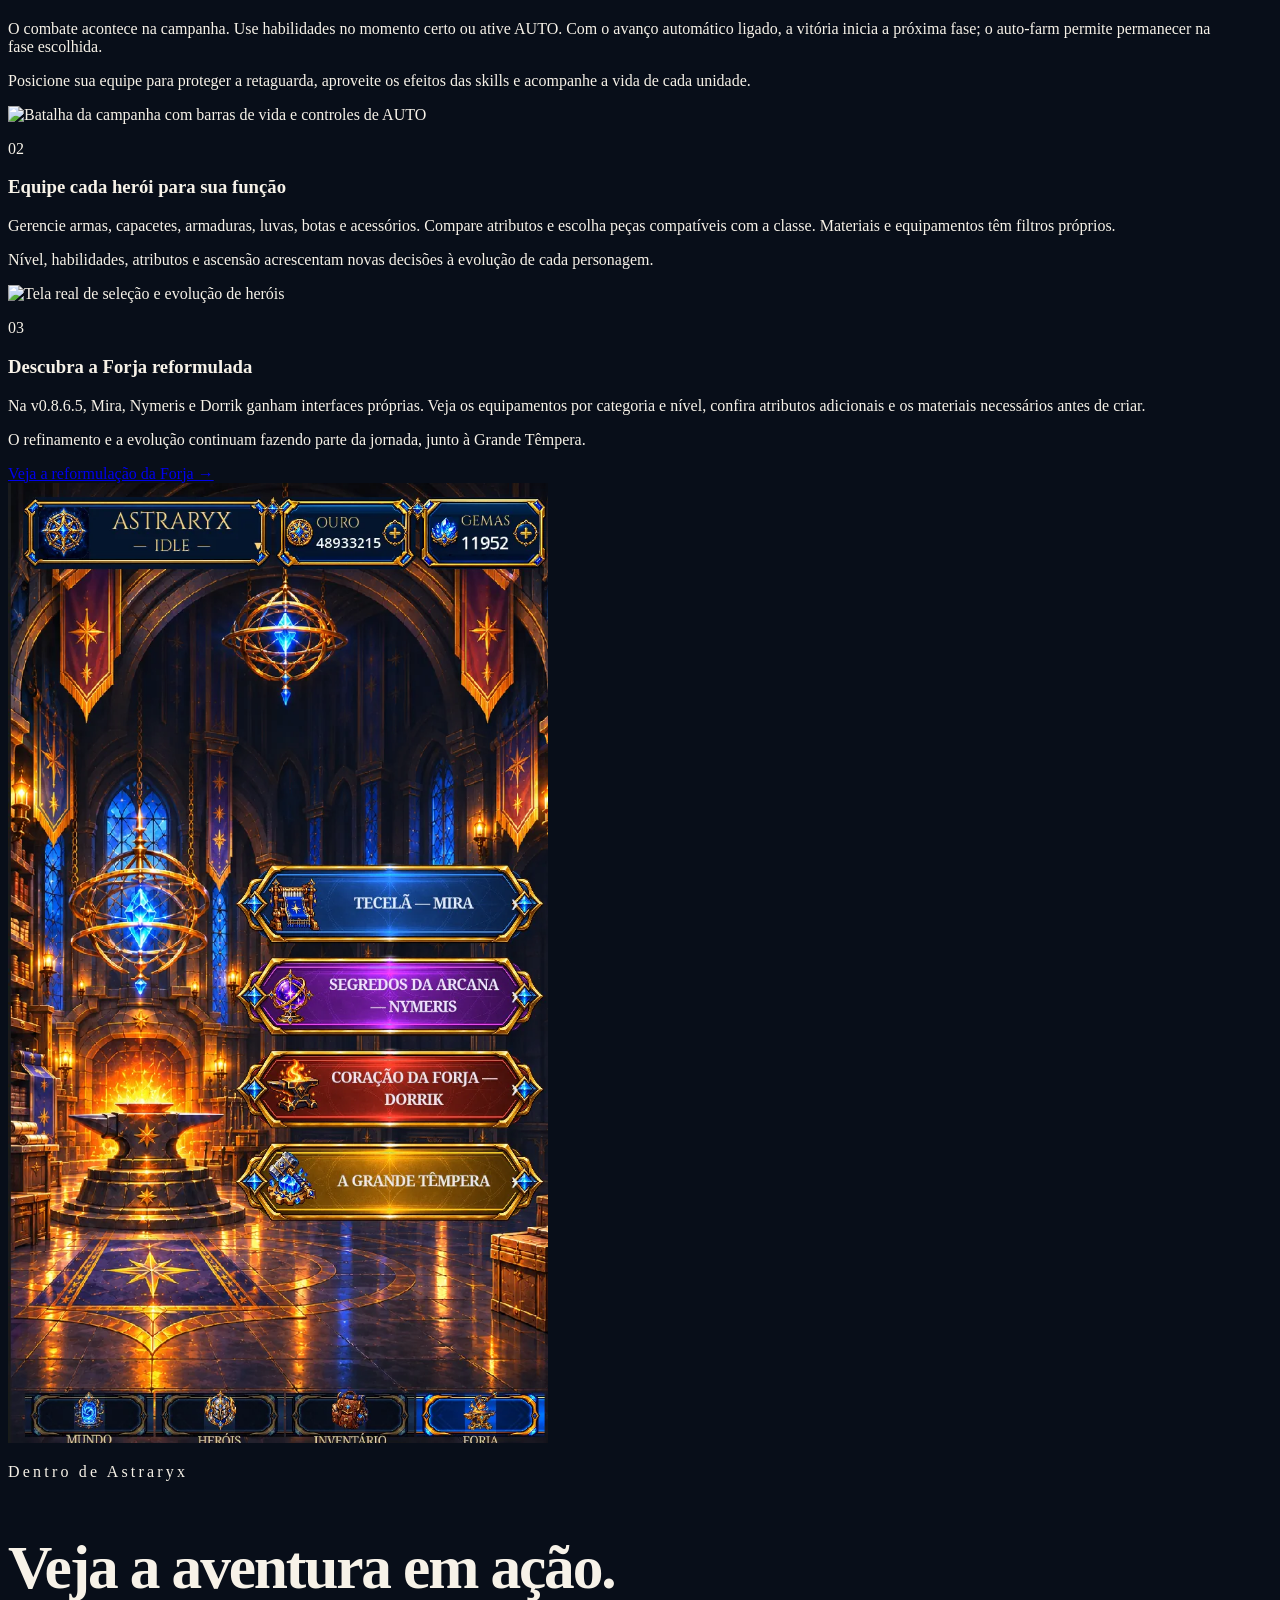
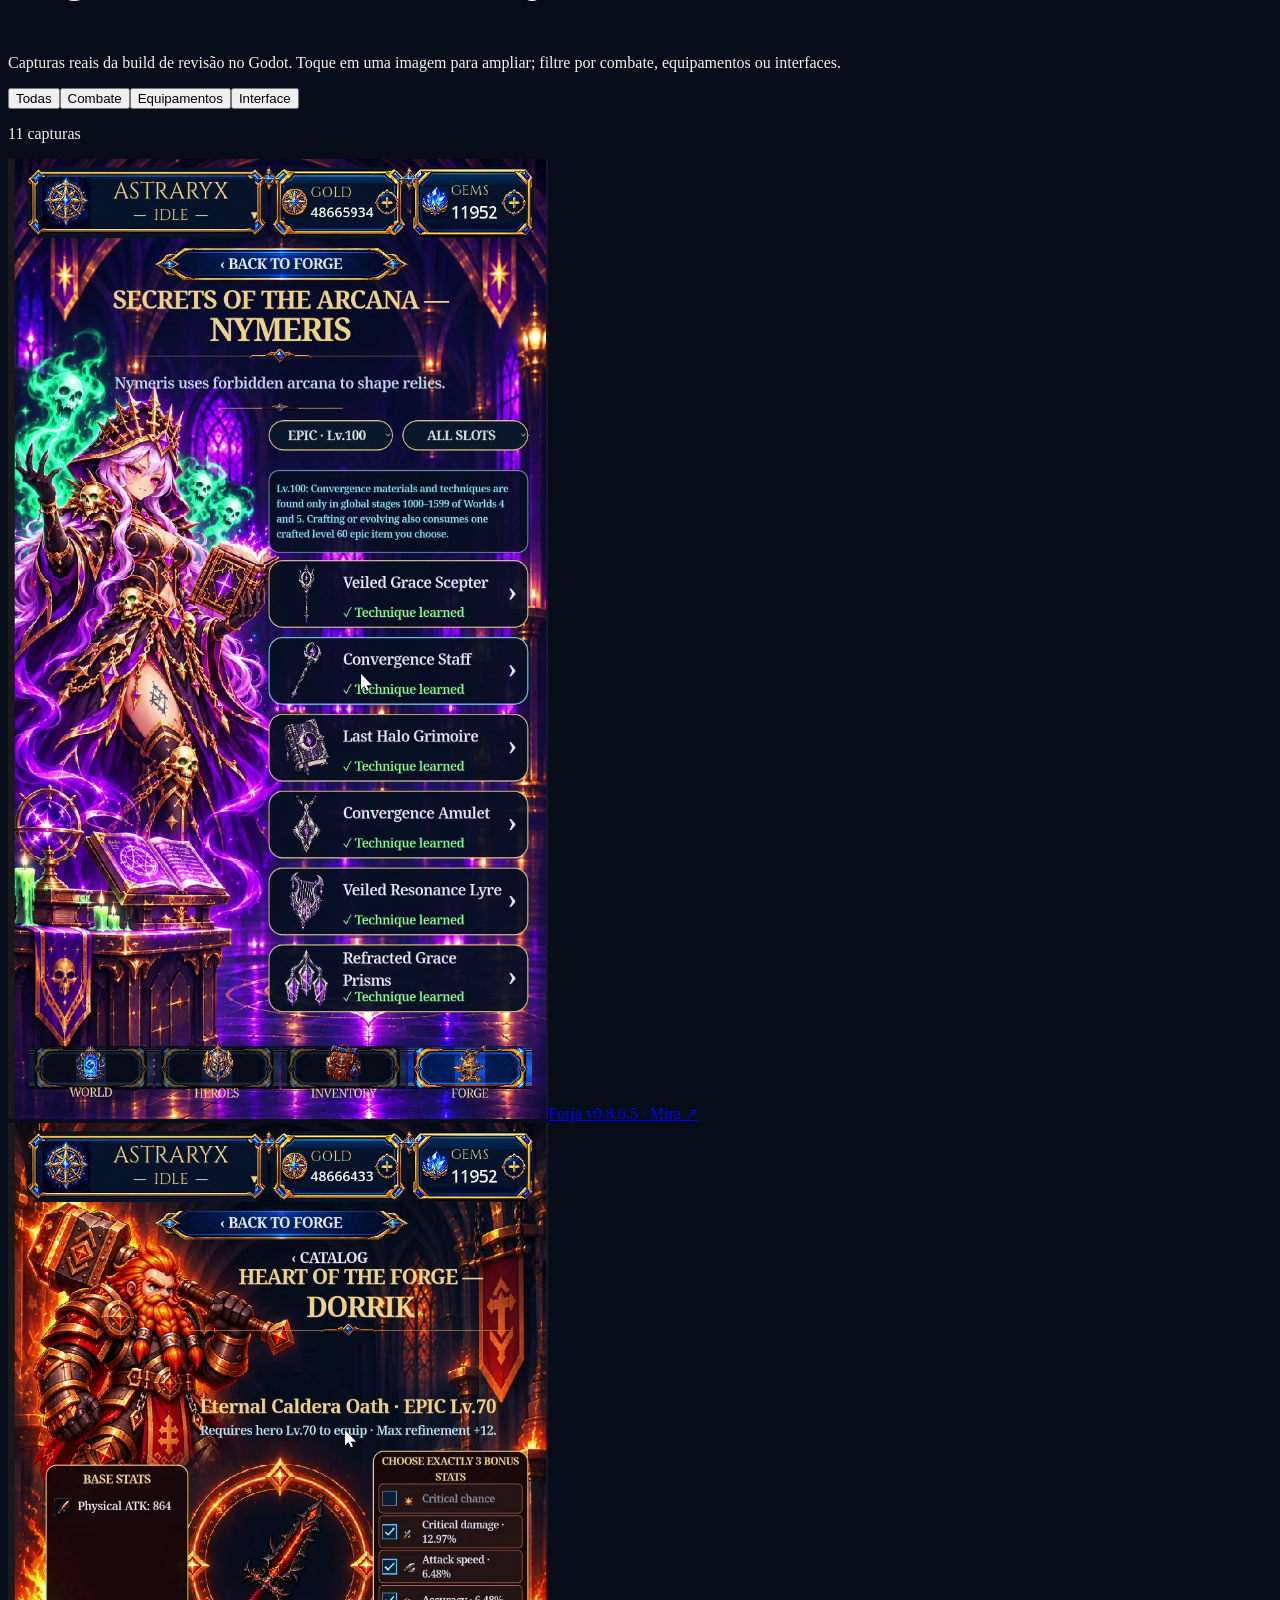
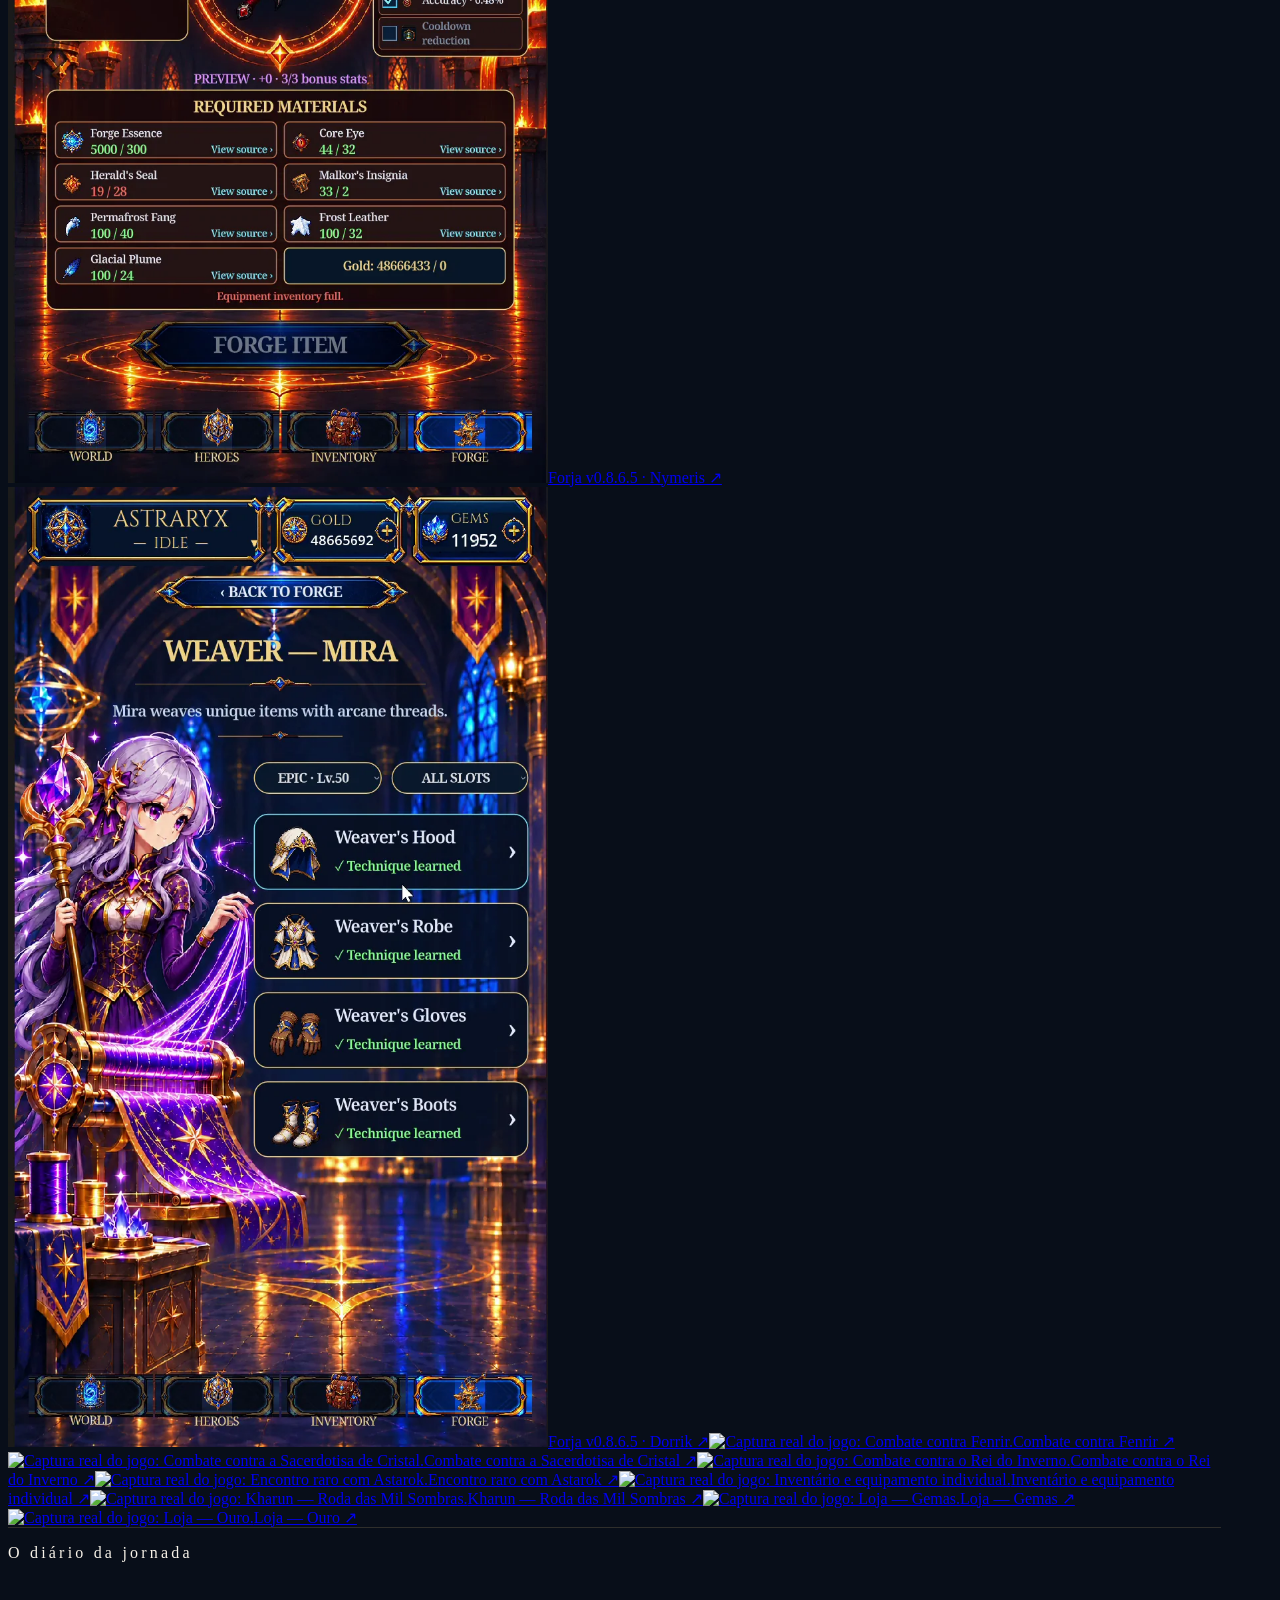
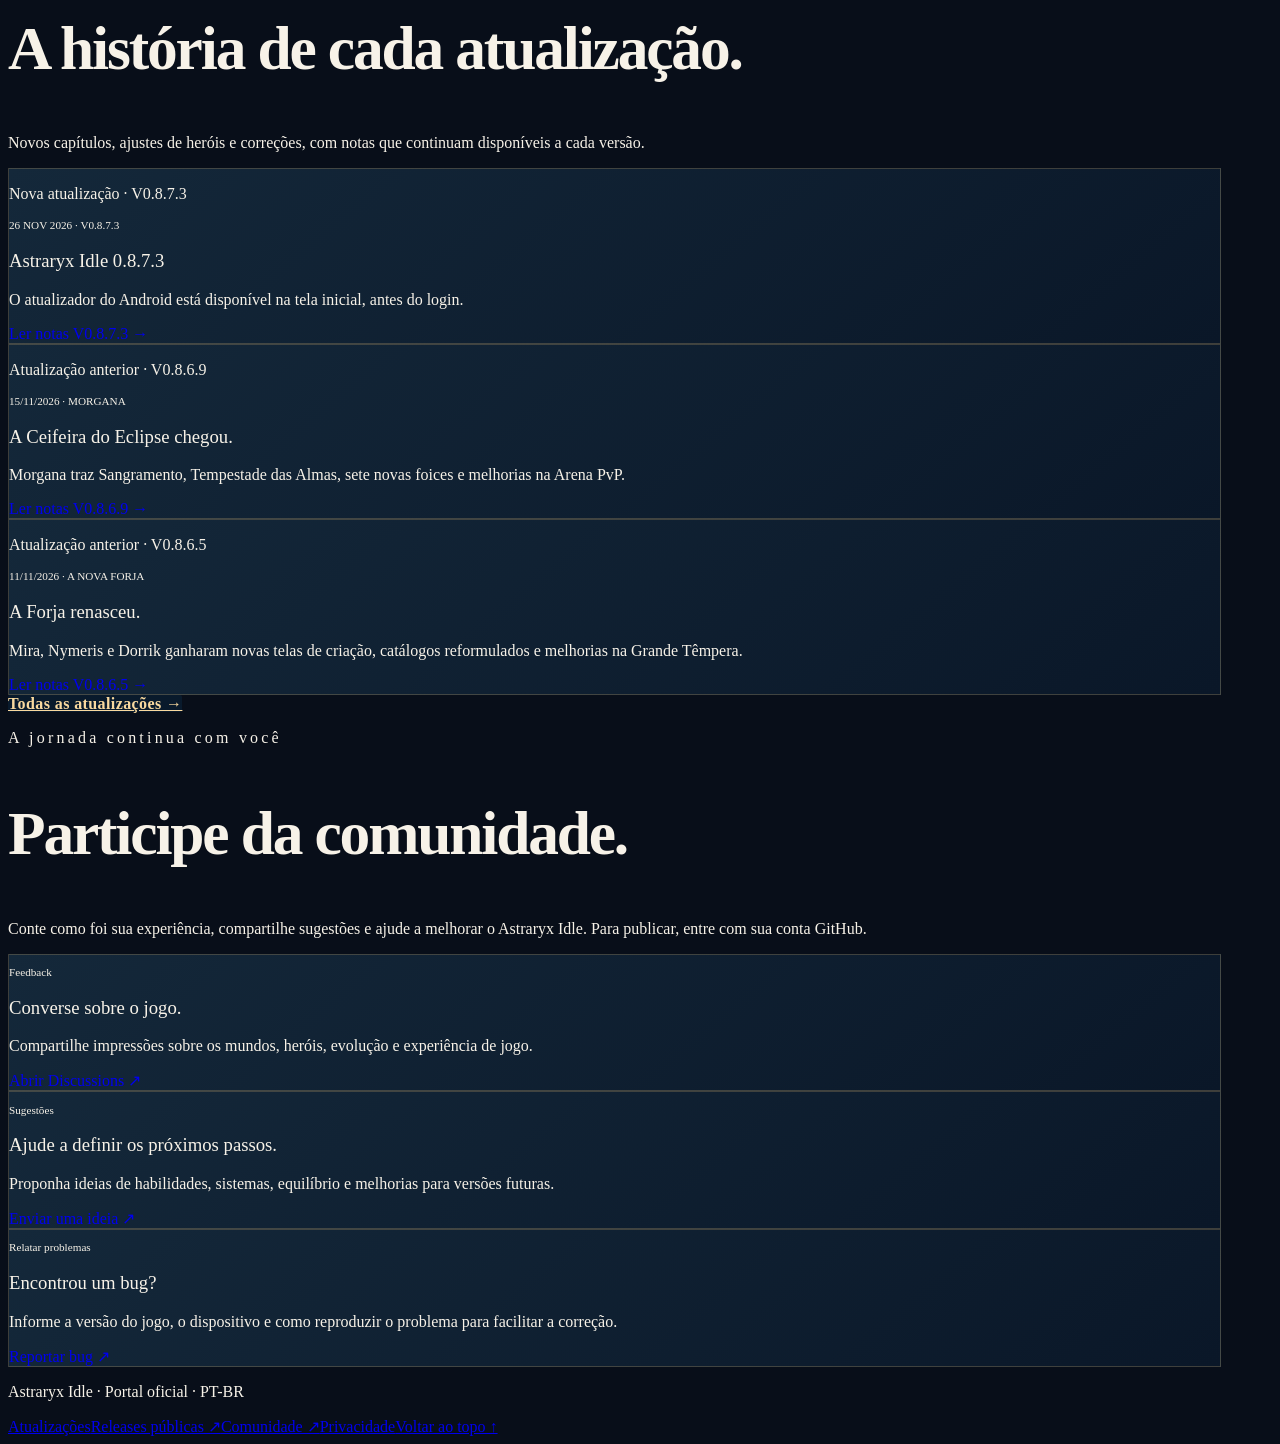
==== commit c49bfba4: "Explain Android update recovery before sign-in" ====
--- a/index.html
+++ b/index.html
@@ -2,9 +2,9 @@
 <html lang="pt-BR"><head>
 <meta charset="utf-8"><meta name="viewport" content="width=device-width,initial-scale=1">
 <title>Astraryx Idle — RPG idle em pixel art para Android</title>
-<meta name="description" content="Astraryx Idle v0.8.7.2 para Android. Novos cenários, Forja do Nv.50 ao 100 e novas habilidades de Kharun.">
+<meta name="description" content="Astraryx Idle v0.8.7.3 para Android. Atualize o jogo sem entrar na conta.">
 <meta name="theme-color" content="#07101e"><meta name="robots" content="index,follow"><meta property="og:image:width" content="1774"><meta property="og:image:height" content="887"><link rel="canonical" href="https://astraryxidle.github.io/">
-<meta property="og:type" content="website"><meta property="og:locale" content="pt_BR"><meta property="og:site_name" content="Astraryx Idle"><meta property="og:title" content="Astraryx Idle — A jornada continua"><meta property="og:description" content="Astraryx Idle v0.8.7.2 para Android. Novos cenários, Forja do Nv.50 ao 100 e novas habilidades de Kharun."><meta property="og:url" content="https://astraryxidle.github.io/"><meta property="og:image" content="https://astraryxidle.github.io/updates/v0.8.7.2/cinco-mundos.jpg"><meta name="twitter:card" content="summary_large_image"><meta property="og:image:alt" content="Cenas de combate dos cinco mundos de Astraryx Idle">
+<meta property="og:type" content="website"><meta property="og:locale" content="pt_BR"><meta property="og:site_name" content="Astraryx Idle"><meta property="og:title" content="Astraryx Idle — A jornada continua"><meta property="og:description" content="Astraryx Idle v0.8.7.3 para Android. Atualize o jogo sem entrar na conta."><meta property="og:url" content="https://astraryxidle.github.io/"><meta property="og:image" content="https://astraryxidle.github.io/updates/v0.8.7.2/cinco-mundos.jpg"><meta name="twitter:card" content="summary_large_image"><meta property="og:image:alt" content="Cenas de combate dos cinco mundos de Astraryx Idle">
 <script>
   // Supabase invite/recovery links land on Site URL by default.
   // The fragment is forwarded exclusively within the same origin before site scripts load.
@@ -16,7 +16,7 @@
     }
   })();
 </script>
-<link rel="icon" href="assets/branding/favicon.png?v=20261025-astraryx-icon" type="image/png"><link rel="stylesheet" href="styles.css"><link rel="stylesheet" href="assets/css/site-v3.css?v=20261019-langflags"><link rel="stylesheet" href="assets/css/editorial-2026.css?v=20261126-v0872"><script type="module" src="app.js?v=20261126-v0872"></script>
+<link rel="icon" href="assets/branding/favicon.png?v=20261025-astraryx-icon" type="image/png"><link rel="stylesheet" href="styles.css"><link rel="stylesheet" href="assets/css/site-v3.css?v=20261019-langflags"><link rel="stylesheet" href="assets/css/editorial-2026.css?v=20261126-v0873"><script type="module" src="app.js?v=20261126-v0873"></script>
 </head><body><a class="skip-link" href="#conteudo">Pular para o conteúdo</a>
 <header class="site-header"><div class="container header-inner"><a class="brand" href="index.html" aria-label="Astraryx Idle — início"><img src="assets/branding/emblem.webp?v=20261025-astraryx-icon" width="44" height="44" alt=""><span>Astraryx <small>Idle</small></span></a><button class="menu-toggle" type="button" aria-expanded="false" aria-controls="site-nav" aria-label="Abrir menu de navegação">Menu ☰</button><nav class="nav-links" id="site-nav" aria-label="Navegação principal"><a href="#mundos">Mundos</a><a href="#personagens">Heróis</a><a href="#sistemas">Como jogar</a><a href="#galeria">Galeria</a><a href="updates/index.html">Atualizações</a><a href="#comunidade">Comunidade</a><a class="nav-download" href="#download" data-track-event="download_cta_click" data-track-origin="menu">Baixar APK ↓</a></nav><div class="language-picker" role="group" data-language-picker aria-label="Idioma do site"><button type="button" data-site-lang="pt-BR" aria-label="Português do Brasil" title="Português" aria-pressed="true">🇧🇷 <span>PT</span></button><button type="button" data-site-lang="en" aria-label="English" title="English" aria-pressed="false">🇺🇸 <span>EN</span></button></div></div></header>
 <main id="conteudo"><section class="home-hero" id="inicio">
@@ -25,7 +25,7 @@
       <p class="eyebrow">RPG idle 2D · Pixel art · Android · Online Beta</p>
       <h1>Astraryx <small>Idle</small></h1>
       <p class="lede">Sua jornada continua. Agora, conectada.</p>
-      <p>Monte cinco heróis e explore 2.150 fases. A v0.8.7.2 renova os cenários de combate e os equipamentos da Forja.</p>
+      <p>Monte cinco heróis e explore 2.150 fases. A v0.8.7.3 permite atualizar o Android antes de entrar no jogo.</p>
       <div class="hero-facts" aria-label="Recursos do jogo"><span><strong>5</strong> mundos</span><span><strong>13</strong> heróis</span><span><strong>5</strong> vagas na equipe</span></div>
       <div class="actions"><a class="button button-gold" href="#download" data-track-event="download_cta_click" data-track-origin="hero">Baixar para Android <span aria-hidden="true">↓</span></a><a class="button button-outline" href="#galeria">Ver o jogo em ação <span aria-hidden="true">↗</span></a></div>
       <p class="hero-note">Beta em desenvolvimento · APK disponibilizado pelo GitHub Releases. Consulte a versão disponível antes de instalar.</p>
@@ -35,7 +35,7 @@
 </section>
 <!-- Apresentação editorial Astraryx v0.8 — inspiração estrutural de portais de jogos, com identidade e assets próprios. -->
 <section class="portal-news" aria-labelledby="portal-news-title"><div class="container"><div class="portal-news-top"><div><p class="eyebrow">Acompanhe a evolução</p><h2 id="portal-news-title">Últimas notícias.</h2></div><a href="updates/index.html">Ver histórico completo →</a></div><div class="portal-news-grid">
-<a class="portal-feature portal-feature--campaign" href="updates/v0.8.7.2/index.html"><img src="updates/v0.8.7.2/cinco-mundos.jpg" width="1322" height="595" loading="lazy" alt=""><div class="portal-feature-copy"><p class="eyebrow">26 NOV 2026 · V0.8.7.2</p><h3>Astraryx Idle 0.8.7.2</h3><p>Cenários novos nos cinco mundos, progressão da Forja revisada e um novo kit de bastão para Kharun.</p><span class="read-more">Conhecer a atualização →</span></div></a>
+<a class="portal-feature portal-feature--campaign" href="updates/v0.8.7.3/index.html"><img src="updates/v0.8.7.2/cinco-mundos.jpg" width="1322" height="595" loading="lazy" alt=""><div class="portal-feature-copy"><p class="eyebrow">26 NOV 2026 · V0.8.7.3</p><h3>Astraryx Idle 0.8.7.3</h3><p>O atualizador do Android está disponível na tela inicial, antes do login.</p><span class="read-more">Conhecer a atualização →</span></div></a>
 <div class="portal-news-side"><a class="portal-side-card portal-side-card--roadmap" href="updates/v0.8.6.5/index.html"><div><p class="eyebrow">V0.8.6.5 · A NOVA FORJA</p><h3>A Forja renasceu.</h3><p>Mira, Nymeris e Dorrik ganharam novas telas de criação e catálogos. →</p></div></a><a class="portal-side-card portal-side-card--archive" href="updates/index.html"><div><p class="eyebrow">ARQUIVO DE ATUALIZAÇÕES</p><h3>Cada versão conta uma história.</h3><p>Explore todos os capítulos, mudanças e notas anteriores. →</p></div></a></div></div>
 </div></section>
 <div class="container hero-links-wrap">
@@ -48,10 +48,10 @@
 </div>
 <section class="section download" id="download"><div class="container download-inner"><div><p class="eyebrow">COMECE A JOGAR</p><h2>Baixe o Astraryx Idle.</h2><p>A versão Beta é distribuída gratuitamente pelo GitHub. Verificamos a Release pública mais recente com APK para mostrar um download válido e suas notas.</p><p><a href="https://github.com/AstraryxIdle/astraryx-releases/releases" target="_blank" rel="noopener noreferrer">Consultar todas as Releases públicas ↗</a></p>
 <aside class="release-notes-feature" aria-labelledby="release-notes-feature-title">
-<p class="release-notes-feature-label"><span aria-hidden="true">✦</span> ATUALIZAÇÃO EM DESTAQUE · V0.8.7.2</p><h3 id="release-notes-feature-title">Astraryx Idle 0.8.7.2</h3>
-<p>Cenários novos nos cinco mundos, progressão da Forja revisada e um novo kit de bastão para Kharun.</p>
-<a href="updates/v0.8.7.2/index.html">Explorar todas as novidades <span aria-hidden="true">↗</span></a></aside>
-<details><summary>Como instalar ou atualizar o APK</summary><p>Na versão anterior, aceite a atualização ao abrir o jogo ou use Configurações → Verificar atualizações. O jogo baixa o APK e abre o instalador Android.</p><ol><li>Baixe o APK pela Release pública indicada.</li><li>Abra o arquivo no seu Android e autorize a instalação dessa fonte quando o sistema solicitar.</li><li>Conclua a instalação. Para atualizar mantendo o progresso local, instale sobre a versão existente compatível.</li></ol><p>Evite desinstalar o jogo antes de atualizar, para conservar seu progresso. A instalação sobre a versão anterior exige a mesma assinatura Android.</p></details>
+<p class="release-notes-feature-label"><span aria-hidden="true">✦</span> ATUALIZAÇÃO EM DESTAQUE · V0.8.7.3</p><h3 id="release-notes-feature-title">Astraryx Idle 0.8.7.3</h3>
+<p>O atualizador do Android está disponível na tela inicial, antes do login.</p>
+<a href="updates/v0.8.7.3/index.html">Explorar todas as novidades <span aria-hidden="true">↗</span></a></aside>
+<details><summary>Como instalar ou atualizar o APK</summary><p>Você pode baixar o APK e atualizar sem login. Se o jogo instalado estiver preso na tela de entrada, baixe a versão atual pelo navegador do Android e instale sobre o app existente.</p><ol><li>Baixe o APK pela Release pública indicada.</li><li>Abra o arquivo no seu Android e autorize a instalação dessa fonte quando o sistema solicitar.</li><li>Conclua a instalação. Para atualizar mantendo o progresso local, instale sobre a versão existente compatível.</li></ol><p>Evite desinstalar o jogo antes de atualizar, para conservar seu progresso. A instalação sobre a versão anterior exige a mesma assinatura Android.</p></details>
 <details class="install-help"><summary>O Android mostrou “App não instalado”?</summary>
   <p>Confira o espaço disponível no aparelho e baixe o APK novamente se o arquivo estiver incompleto. Atualizações também podem falhar quando a versão instalada usa outra assinatura: nesse caso, <strong>não desinstale sem antes garantir um backup do progresso</strong>.</p>
 </details><noscript><p>Abra o histórico público de Releases pelo link acima para conferir a disponibilidade do APK.</p></noscript></div><div class="download-state"><p class="eyebrow">Versão pública verificada</p><p class="release-number" data-release-version>Consultando…</p><p data-release-name></p><p class="release-meta" data-release-size></p><p data-release-status role="status" aria-live="polite">Consultando as Releases públicas do projeto.</p><div class="release-links"><a class="button button-gold" data-release-download hidden>Baixar APK Android</a><a class="button button-outline" data-release-notes hidden>Ler notas dessa versão</a><button type="button" class="button button-outline" data-release-action hidden>Tentar novamente</button></div></div></div></section>
@@ -109,7 +109,7 @@
 </div></section>
 <section class="section container" id="galeria"><div class="section-heading"><p class="eyebrow">Dentro de Astraryx</p><h2>Veja a aventura em ação.</h2><p>Capturas reais da build de revisão no Godot. Toque em uma imagem para ampliar; filtre por combate, equipamentos ou interfaces.</p></div><div class="filter-toolbar"><div class="filter-bar" data-gallery-filter role="group" aria-label="Filtrar capturas"><button type="button" data-gallery-category="todos" aria-pressed="true">Todas</button><button type="button" data-gallery-category="combate" aria-pressed="false">Combate</button><button type="button" data-gallery-category="equipamento" aria-pressed="false">Equipamentos</button><button type="button" data-gallery-category="interface" aria-pressed="false">Interface</button></div><p class="filter-result" data-gallery-count aria-live="polite">11 capturas</p></div><div class="gallery"><a href="updates/v0.8.6.5/media/mira-detail.webp" data-gallery data-gallery-type="equipamento" data-caption="Forja v0.8.6.5 · Mira"><img src="updates/v0.8.6.5/media/mira-detail.webp" width="540" height="960" loading="lazy" alt="A nova tela de criação de equipamentos com Mira"><span>Forja v0.8.6.5 · Mira ↗</span></a><a href="updates/v0.8.6.5/media/nymeris.webp" data-gallery data-gallery-type="equipamento" data-caption="Forja v0.8.6.5 · Nymeris"><img src="updates/v0.8.6.5/media/nymeris.webp" width="540" height="960" loading="lazy" alt="Catálogo arcano de Nymeris na v0.8.6.5"><span>Forja v0.8.6.5 · Nymeris ↗</span></a><a href="updates/v0.8.6.5/media/dorrik-detail.webp" data-gallery data-gallery-type="equipamento" data-caption="Forja v0.8.6.5 · Dorrik"><img src="updates/v0.8.6.5/media/dorrik-detail.webp" width="540" height="960" loading="lazy" alt="Nova bancada do Dorrik e prévia de materiais"><span>Forja v0.8.6.5 · Dorrik ↗</span></a><a href="assets/screenshots/fenrir.webp" data-gallery data-gallery-type="combate" data-caption="Combate contra Fenrir"><img src="assets/screenshots/fenrir.webp" width="540" height="960" loading="lazy" alt="Captura real do jogo: Combate contra Fenrir."><span>Combate contra Fenrir ↗</span></a><a href="assets/screenshots/priestess.webp" data-gallery data-gallery-type="combate" data-caption="Combate contra a Sacerdotisa de Cristal"><img src="assets/screenshots/priestess.webp" width="540" height="960" loading="lazy" alt="Captura real do jogo: Combate contra a Sacerdotisa de Cristal."><span>Combate contra a Sacerdotisa de Cristal ↗</span></a><a href="assets/screenshots/winter-king.webp" data-gallery data-gallery-type="combate" data-caption="Combate contra o Rei do Inverno"><img src="assets/screenshots/winter-king.webp" width="540" height="960" loading="lazy" alt="Captura real do jogo: Combate contra o Rei do Inverno."><span>Combate contra o Rei do Inverno ↗</span></a><a href="assets/screenshots/astarok.webp" data-gallery data-gallery-type="combate" data-caption="Encontro raro com Astarok"><img src="assets/screenshots/astarok.webp" width="540" height="960" loading="lazy" alt="Captura real do jogo: Encontro raro com Astarok."><span>Encontro raro com Astarok ↗</span></a><a href="assets/screenshots/inventory.webp" data-gallery data-gallery-type="equipamento" data-caption="Inventário e equipamento individual"><img src="assets/screenshots/inventory.webp" width="540" height="960" loading="lazy" alt="Captura real do jogo: Inventário e equipamento individual."><span>Inventário e equipamento individual ↗</span></a><a href="assets/screenshots/kharun-skill.webp" data-gallery data-gallery-type="combate" data-caption="Kharun — Roda das Mil Sombras"><img src="assets/screenshots/kharun-skill.webp" width="540" height="960" loading="lazy" alt="Captura real do jogo: Kharun — Roda das Mil Sombras."><span>Kharun — Roda das Mil Sombras ↗</span></a><a href="assets/screenshots/shop-gems.webp" data-gallery data-gallery-type="interface" data-caption="Loja — Gemas"><img src="assets/screenshots/shop-gems.webp" width="540" height="960" loading="lazy" alt="Captura real do jogo: Loja — Gemas."><span>Loja — Gemas ↗</span></a><a href="assets/screenshots/shop-gold.webp" data-gallery data-gallery-type="interface" data-caption="Loja — Ouro"><img src="assets/screenshots/shop-gold.webp" width="540" height="960" loading="lazy" alt="Captura real do jogo: Loja — Ouro."><span>Loja — Ouro ↗</span></a></div></section>
 <section class="section container" id="atualizacoes"><div class="section-heading"><p class="eyebrow">O diário da jornada</p><h2>A história de cada atualização.</h2><p>Novos capítulos, ajustes de heróis e correções, com notas que continuam disponíveis a cada versão.</p></div><div class="release-highlight" data-latest-release-highlight hidden aria-live="polite"><div><span class="eyebrow">Verificado no GitHub Releases</span><strong data-latest-release-title>Última Release Android</strong><p>Exibida automaticamente a partir da Release pública mais recente com APK.</p></div><a href="https://github.com/AstraryxIdle/astraryx-releases/releases" data-latest-release-notes hidden>Ver notas da Release ↗</a></div><div class="grid three">
-<article class="card update-card"><p class="badge">Nova atualização · V0.8.7.2</p><p class="eyebrow">26 NOV 2026 · V0.8.7.2</p><h3>Astraryx Idle 0.8.7.2</h3><p>Cenários novos nos cinco mundos, progressão da Forja revisada e um novo kit de bastão para Kharun.</p><a href="updates/v0.8.7.2/index.html">Ler notas V0.8.7.2 →</a></article>
+<article class="card update-card"><p class="badge">Nova atualização · V0.8.7.3</p><p class="eyebrow">26 NOV 2026 · V0.8.7.3</p><h3>Astraryx Idle 0.8.7.3</h3><p>O atualizador do Android está disponível na tela inicial, antes do login.</p><a href="updates/v0.8.7.3/index.html">Ler notas V0.8.7.3 →</a></article>
 <article class="card update-card"><p class="badge">Atualização anterior · V0.8.6.9</p><p class="eyebrow">15/11/2026 · MORGANA</p><h3>A Ceifeira do Eclipse chegou.</h3><p>Morgana traz Sangramento, Tempestade das Almas, sete novas foices e melhorias na Arena PvP.</p><a href="updates/v0.8.6.9/index.html">Ler notas V0.8.6.9 →</a></article>
 <article class="card update-card"><p class="badge">Atualização anterior · V0.8.6.5</p><p class="eyebrow">11/11/2026 · A NOVA FORJA</p><h3>A Forja renasceu.</h3><p>Mira, Nymeris e Dorrik ganharam novas telas de criação, catálogos reformulados e melhorias na Grande Têmpera.</p><a href="updates/v0.8.6.5/index.html">Ler notas V0.8.6.5 →</a></article>
 </div><div class="actions"><a class="button button-outline" href="updates/index.html">Todas as atualizações →</a></div></section>
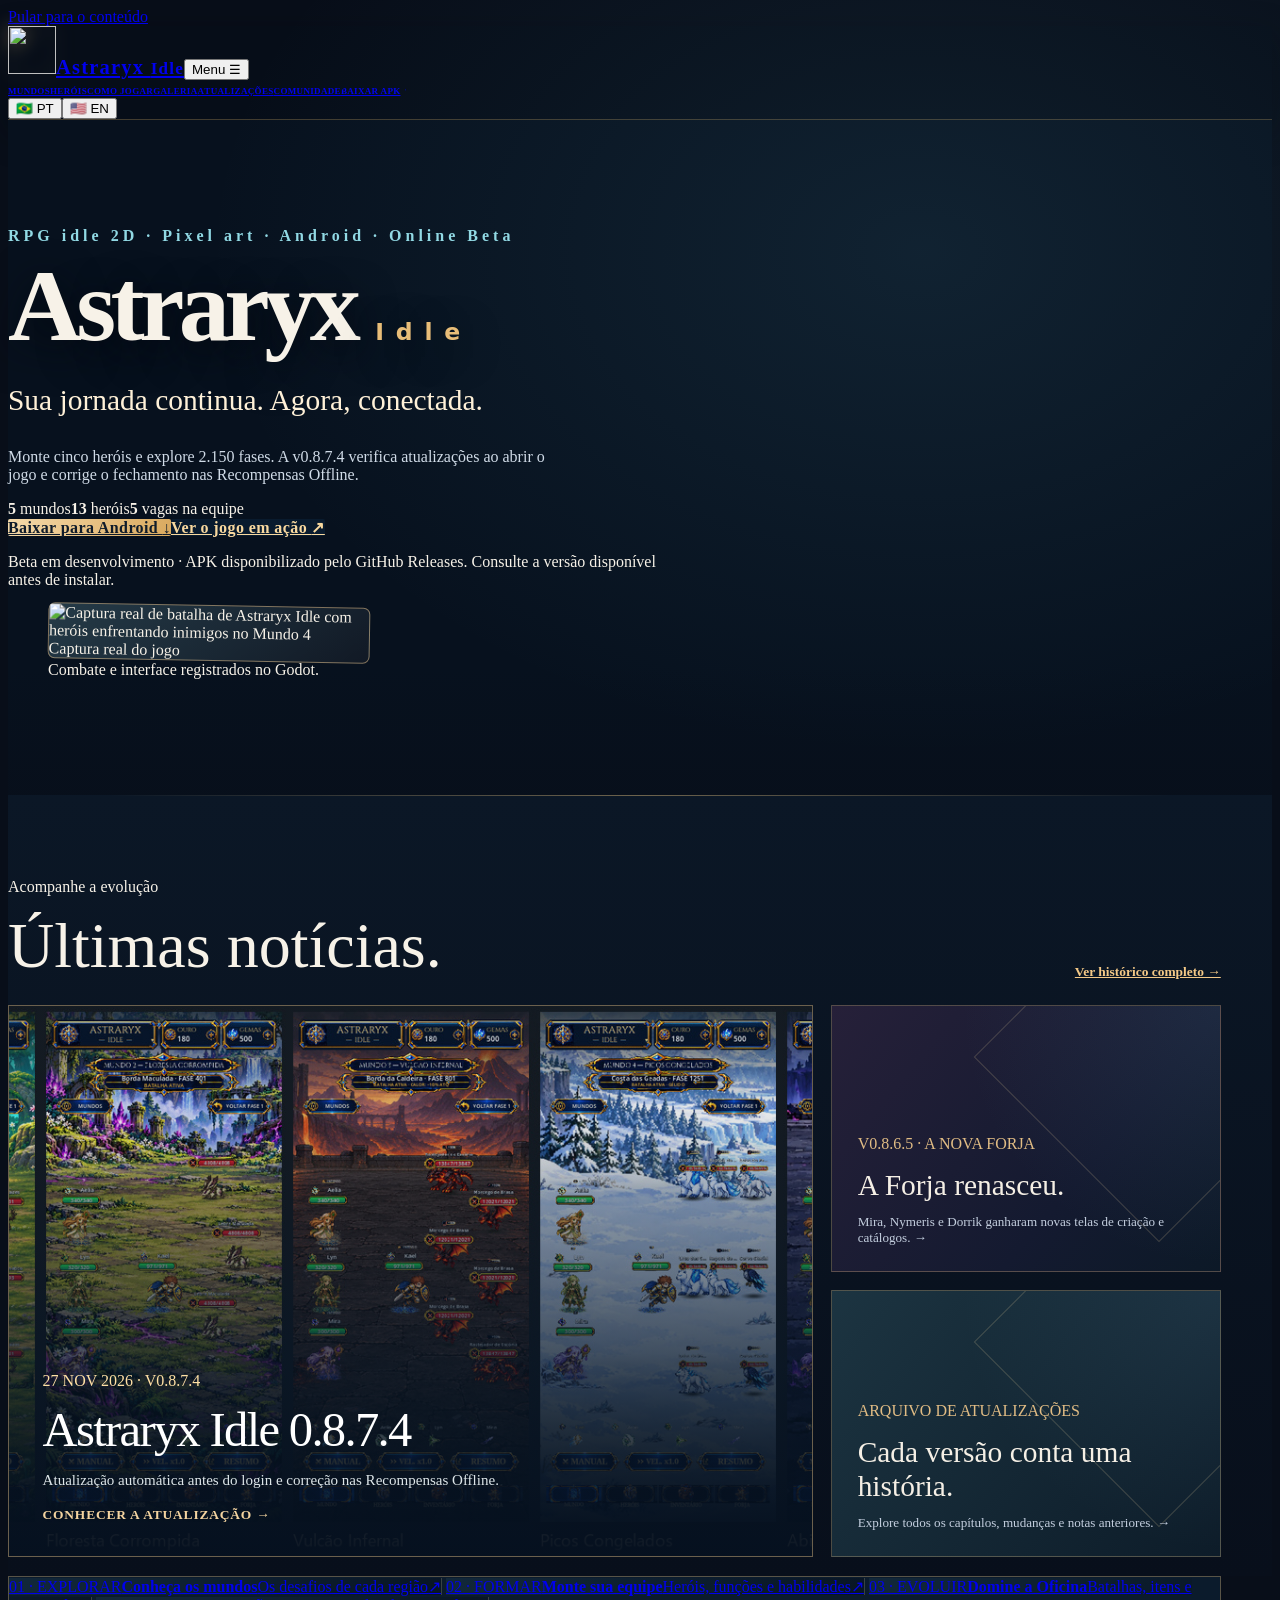
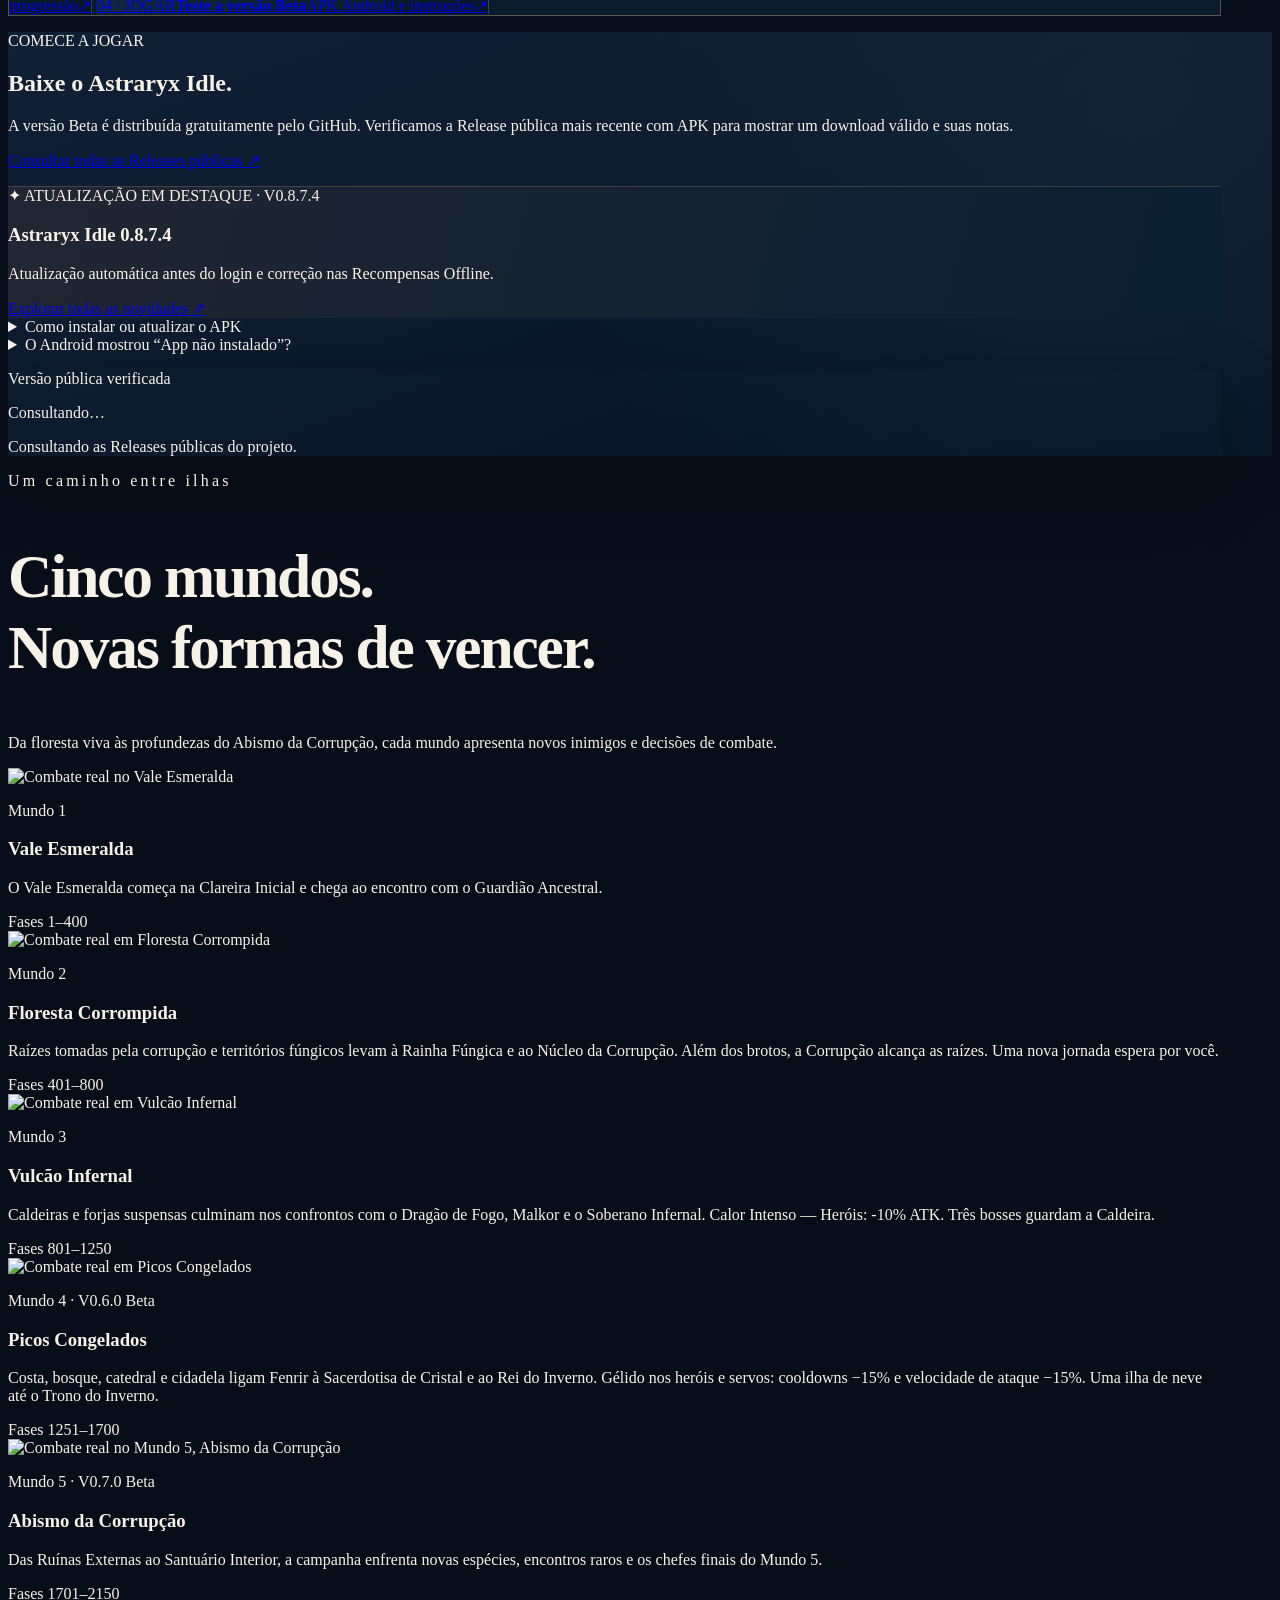
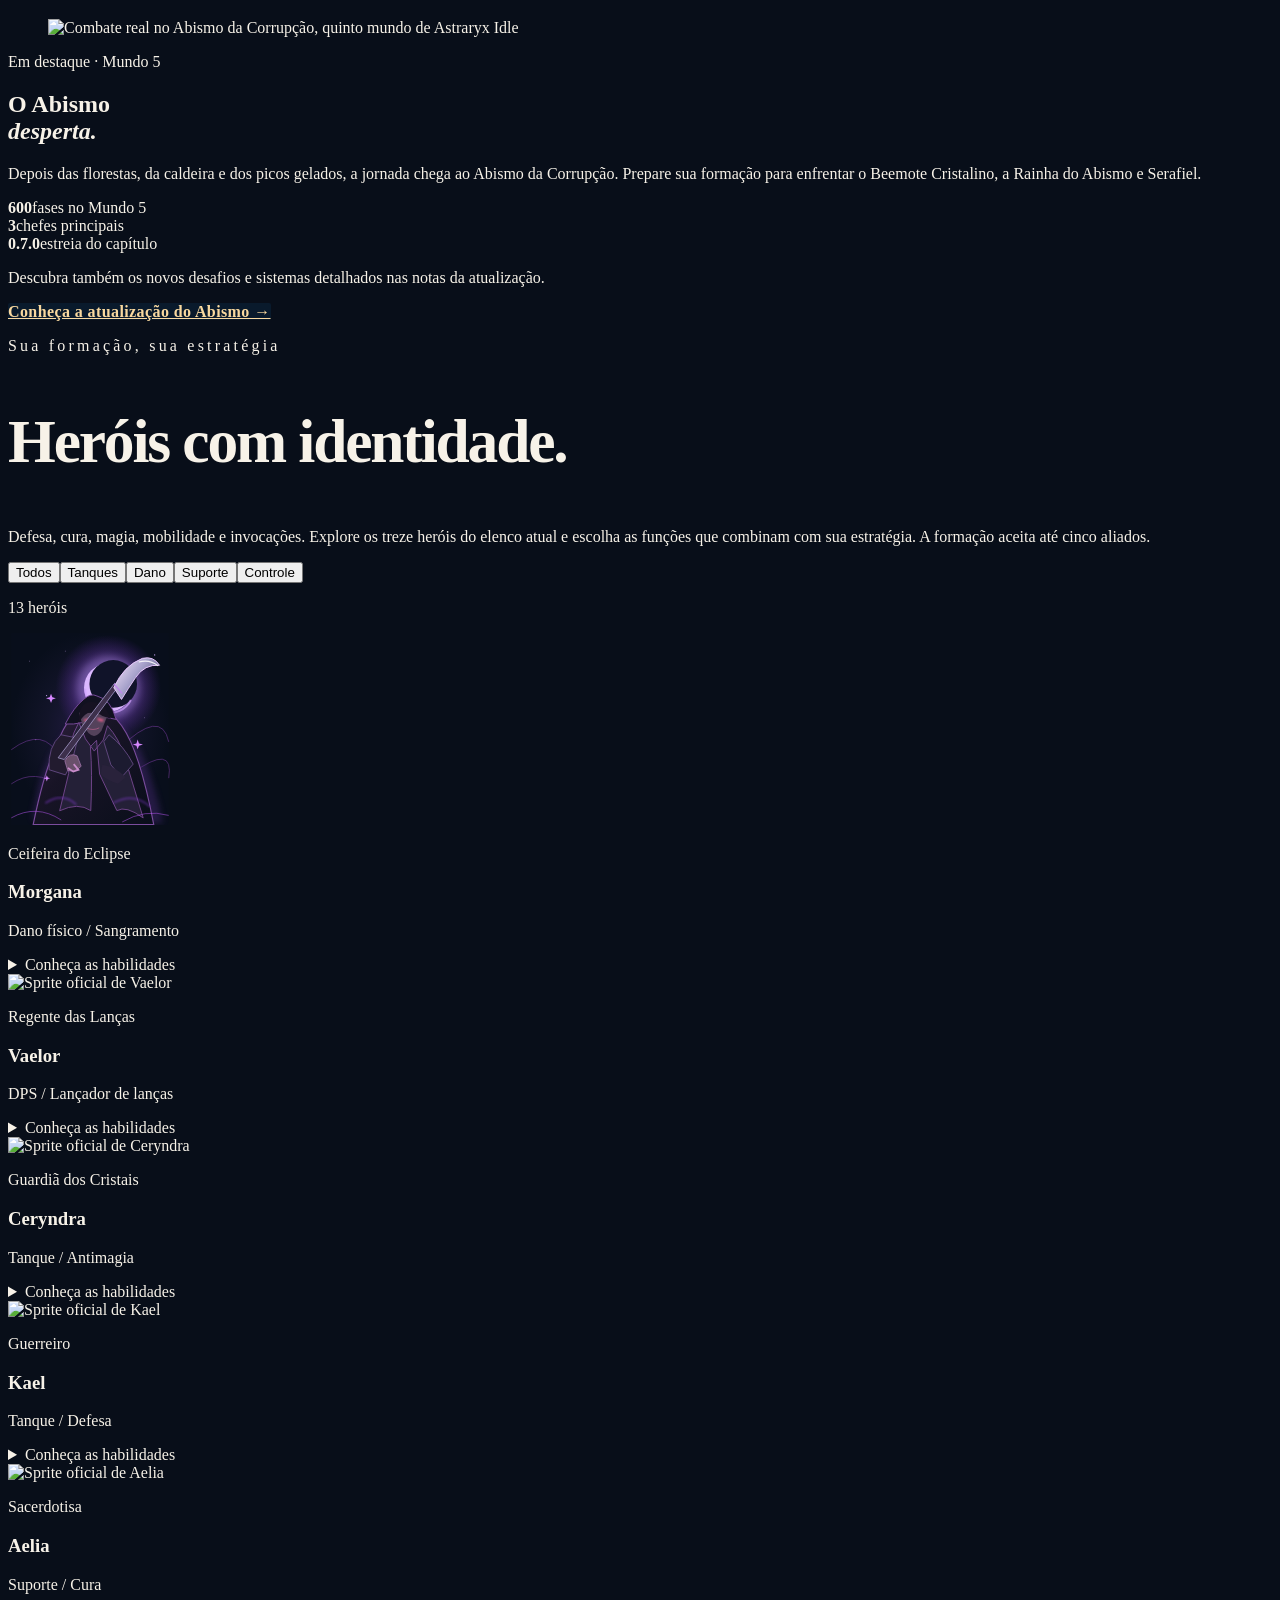
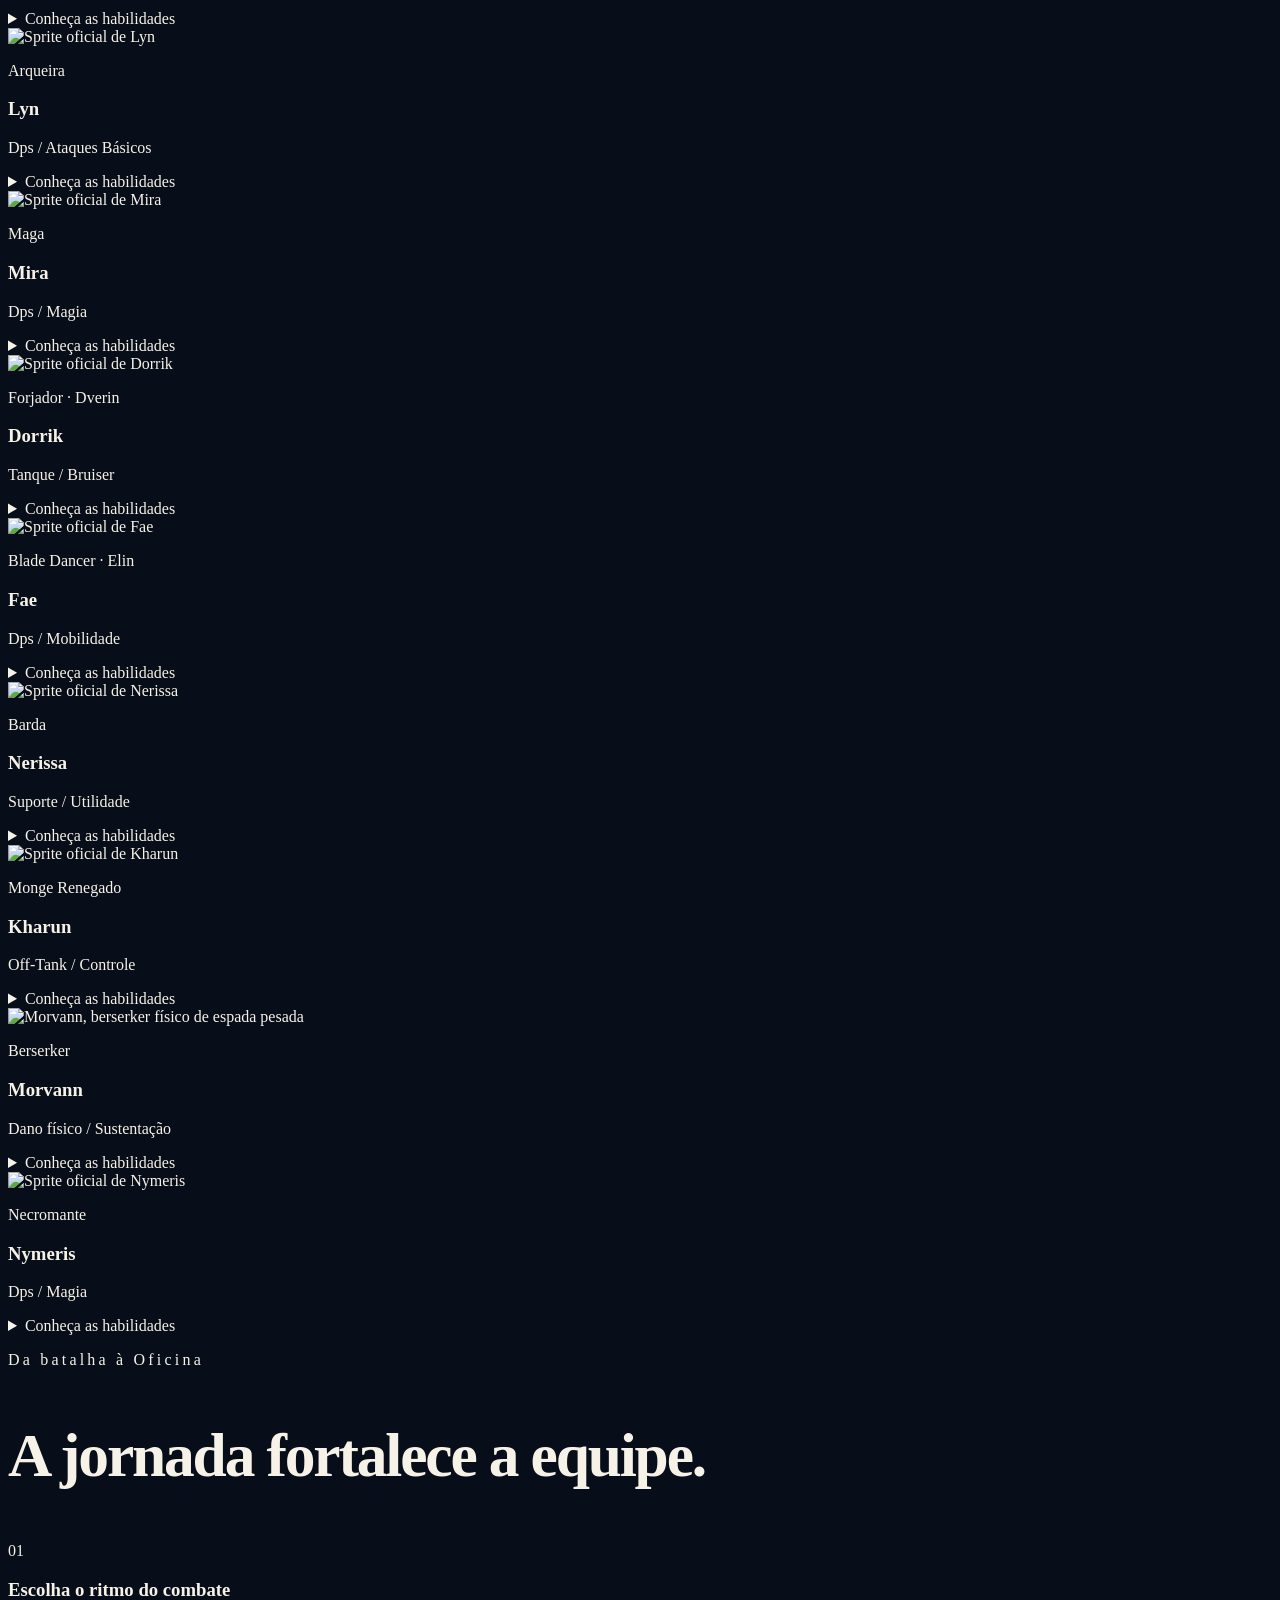
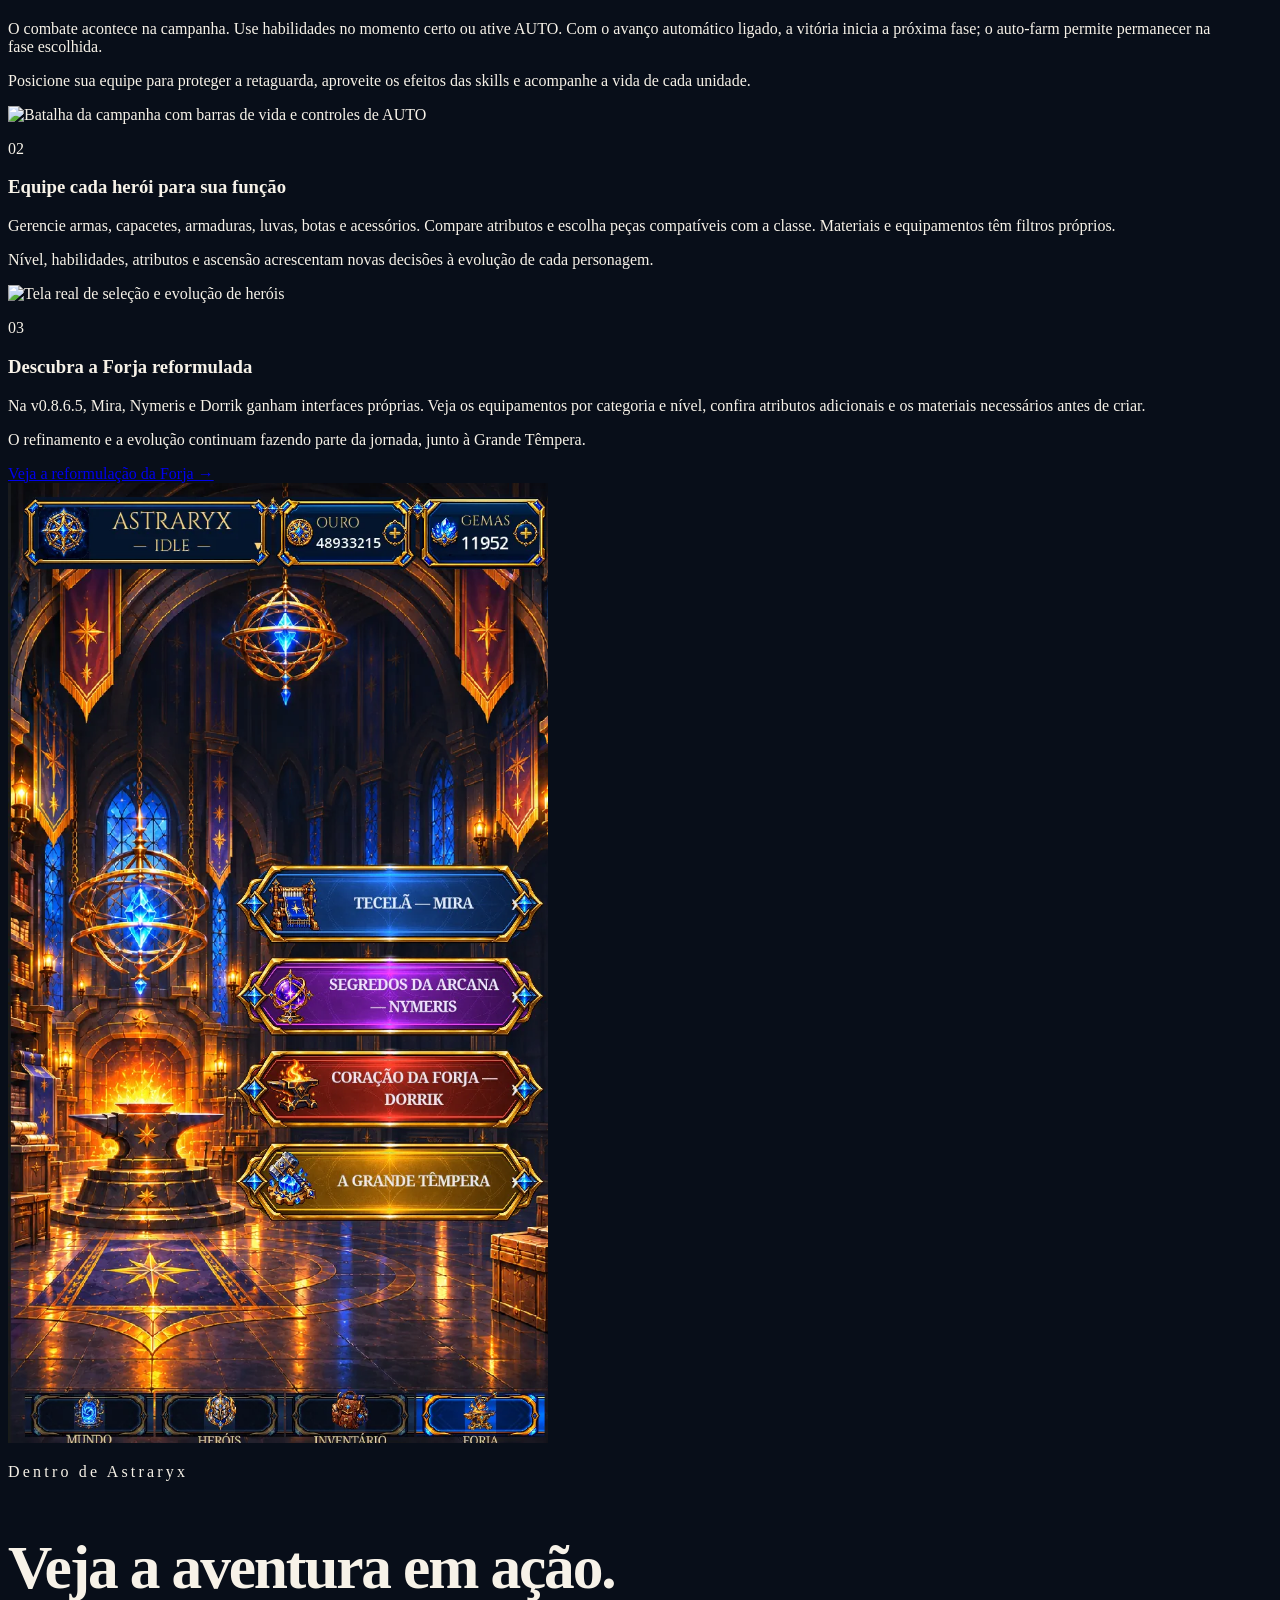
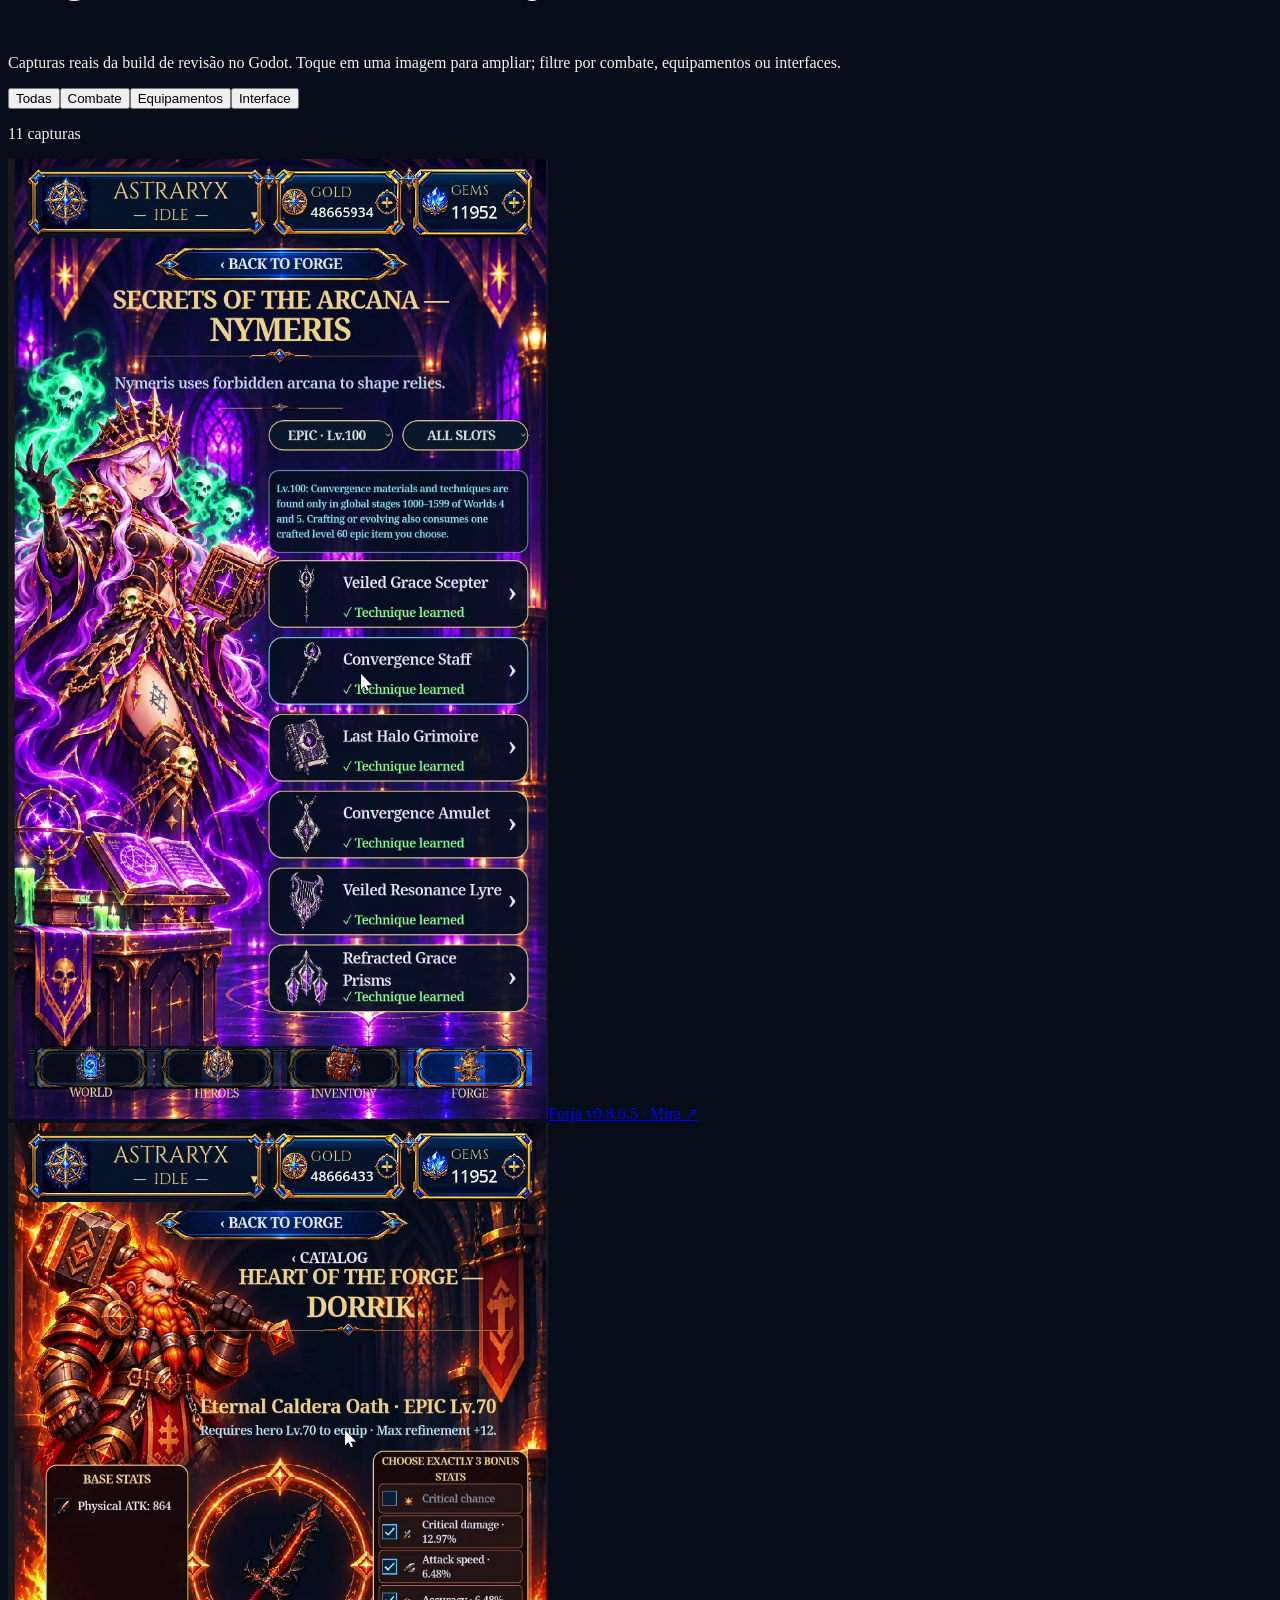
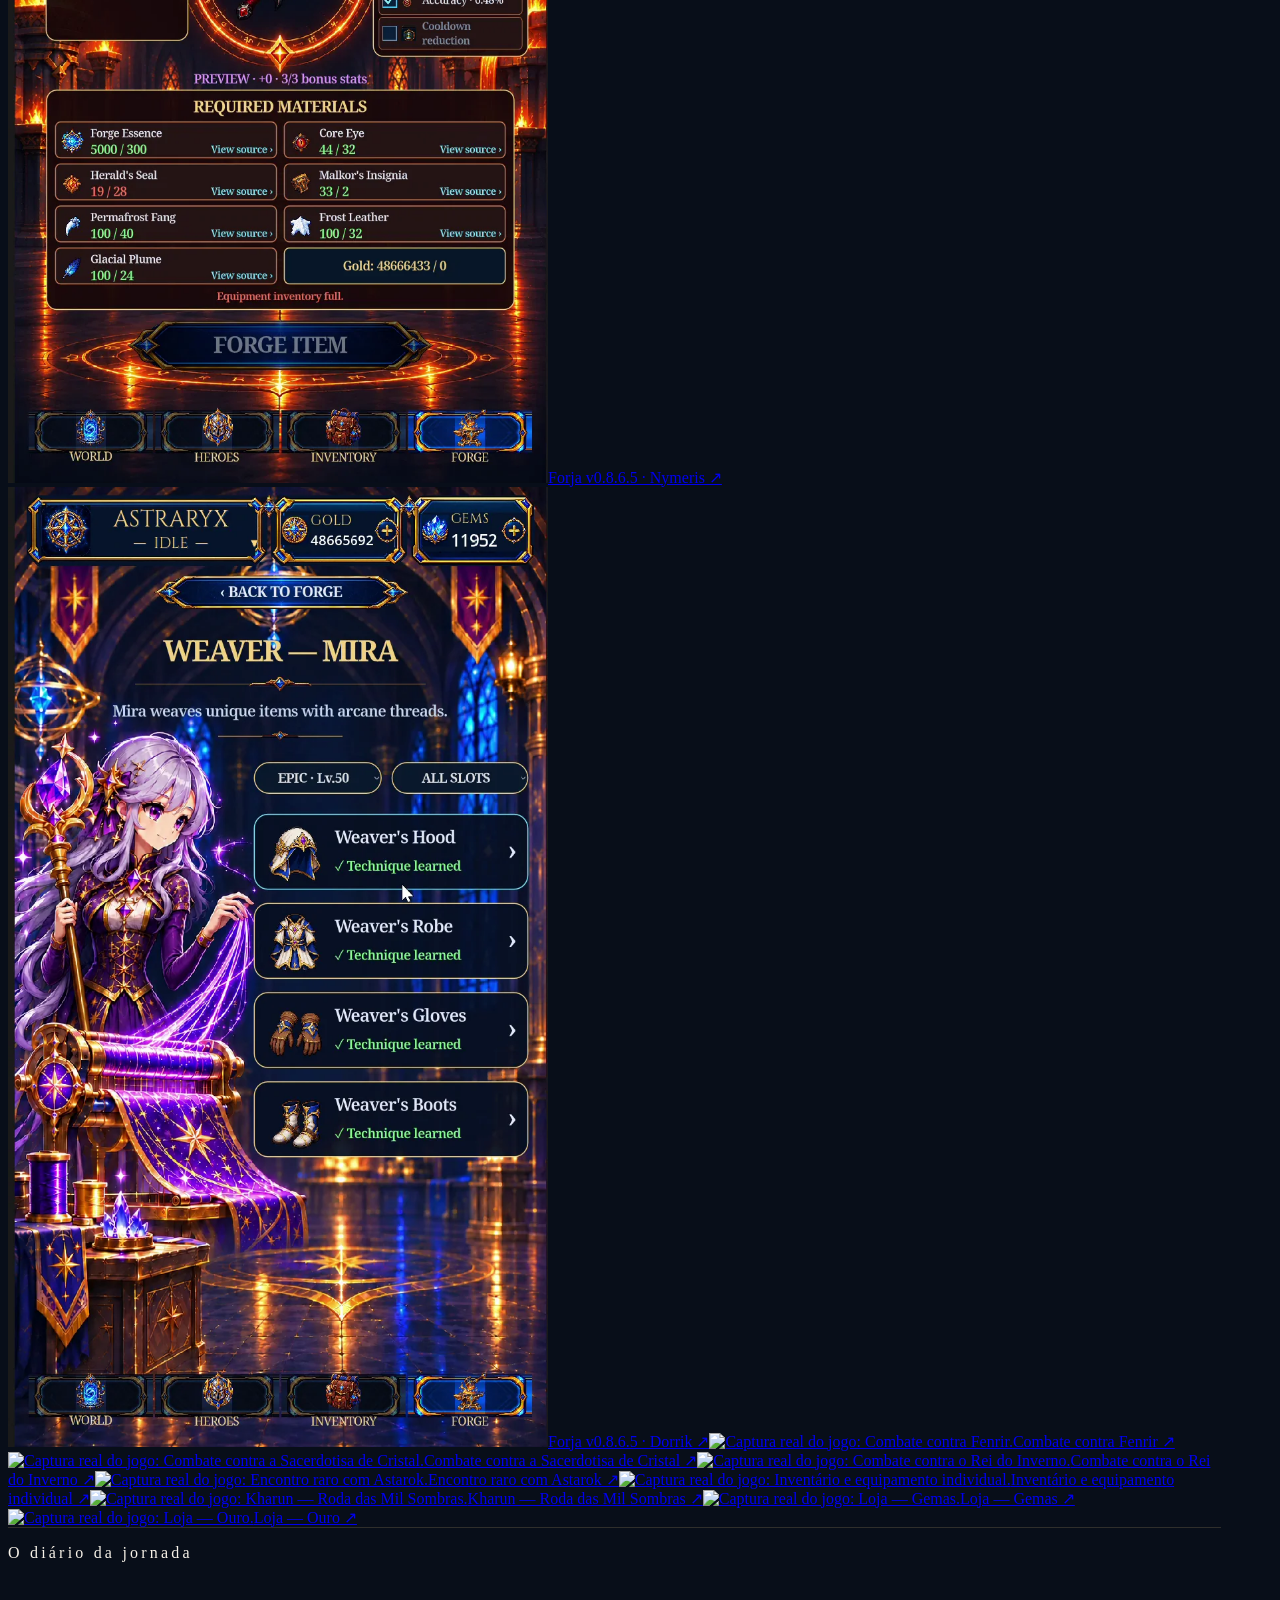
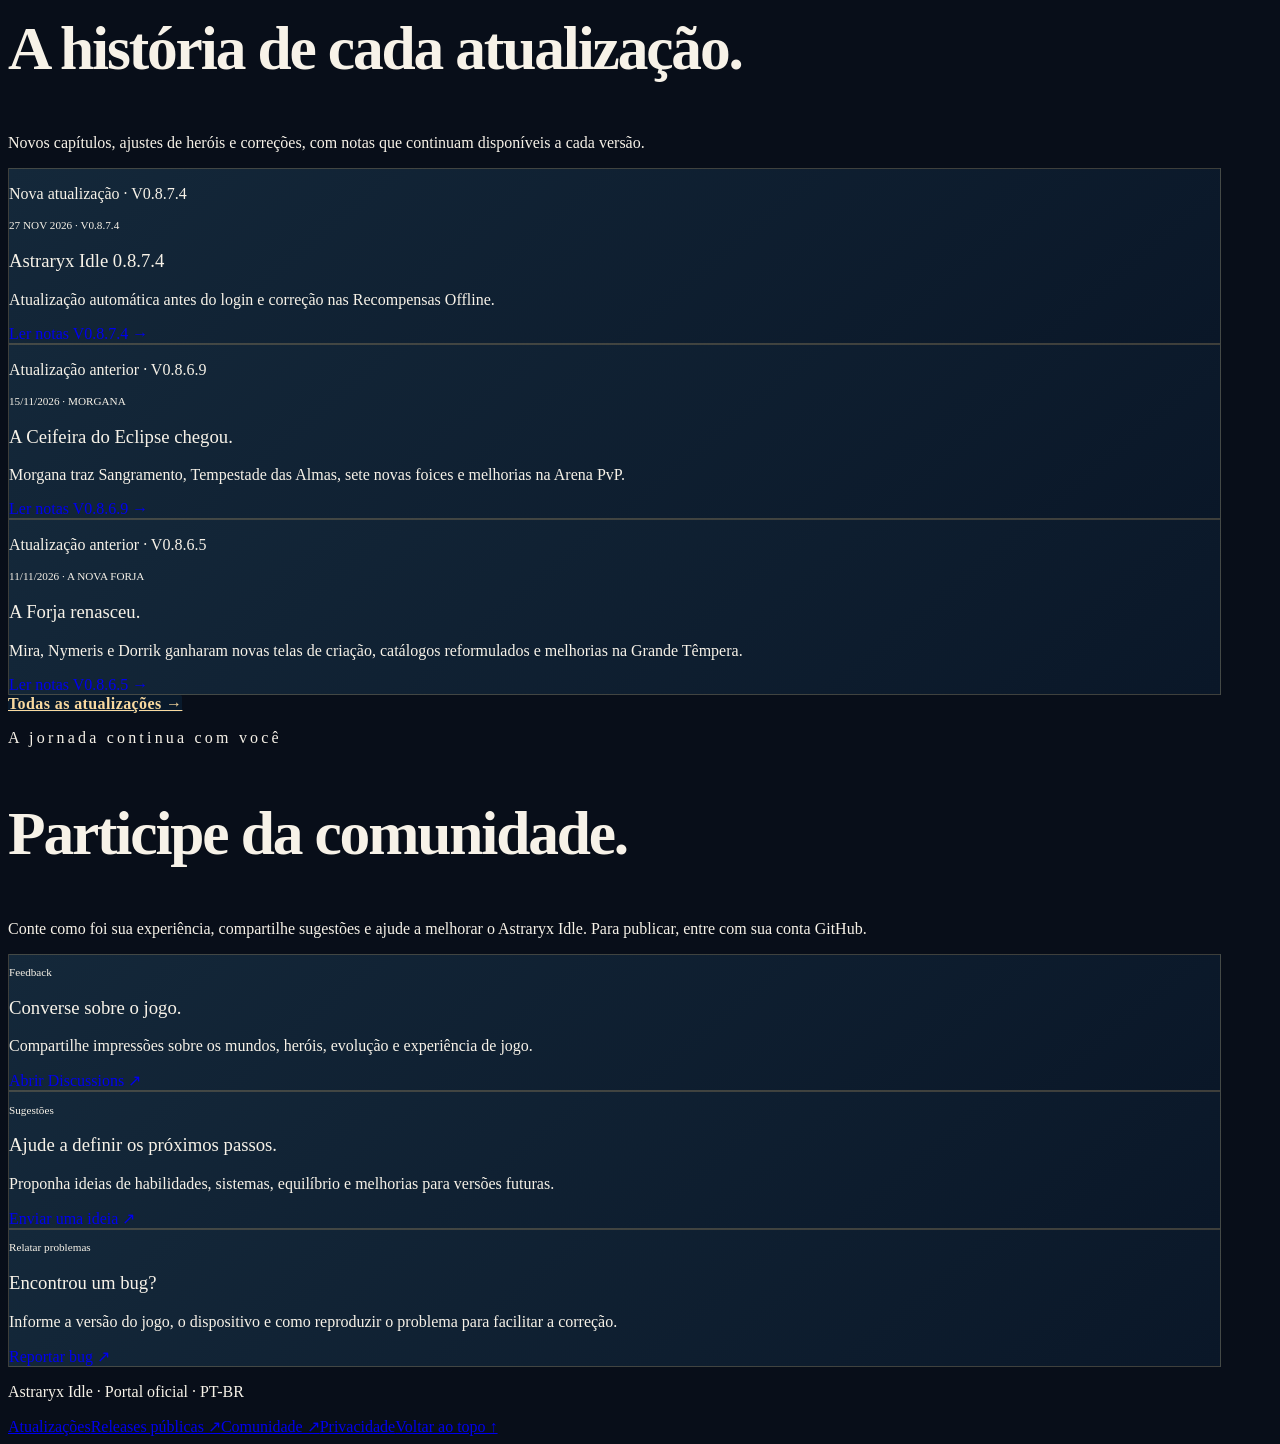
==== commit 9876850f: "Prepare Astraryx 0.8.7.4 recovery notes" ====
--- a/index.html
+++ b/index.html
@@ -2,9 +2,9 @@
 <html lang="pt-BR"><head>
 <meta charset="utf-8"><meta name="viewport" content="width=device-width,initial-scale=1">
 <title>Astraryx Idle — RPG idle em pixel art para Android</title>
-<meta name="description" content="Astraryx Idle v0.8.7.3 para Android. Atualize o jogo sem entrar na conta.">
+<meta name="description" content="Astraryx Idle v0.8.7.4 para Android. Atualizações ao abrir o jogo e correção nas Recompensas Offline.">
 <meta name="theme-color" content="#07101e"><meta name="robots" content="index,follow"><meta property="og:image:width" content="1774"><meta property="og:image:height" content="887"><link rel="canonical" href="https://astraryxidle.github.io/">
-<meta property="og:type" content="website"><meta property="og:locale" content="pt_BR"><meta property="og:site_name" content="Astraryx Idle"><meta property="og:title" content="Astraryx Idle — A jornada continua"><meta property="og:description" content="Astraryx Idle v0.8.7.3 para Android. Atualize o jogo sem entrar na conta."><meta property="og:url" content="https://astraryxidle.github.io/"><meta property="og:image" content="https://astraryxidle.github.io/updates/v0.8.7.2/cinco-mundos.jpg"><meta name="twitter:card" content="summary_large_image"><meta property="og:image:alt" content="Cenas de combate dos cinco mundos de Astraryx Idle">
+<meta property="og:type" content="website"><meta property="og:locale" content="pt_BR"><meta property="og:site_name" content="Astraryx Idle"><meta property="og:title" content="Astraryx Idle — A jornada continua"><meta property="og:description" content="Astraryx Idle v0.8.7.4 para Android. Atualizações ao abrir o jogo e correção nas Recompensas Offline."><meta property="og:url" content="https://astraryxidle.github.io/"><meta property="og:image" content="https://astraryxidle.github.io/updates/v0.8.7.2/cinco-mundos.jpg"><meta name="twitter:card" content="summary_large_image"><meta property="og:image:alt" content="Cenas de combate dos cinco mundos de Astraryx Idle">
 <script>
   // Supabase invite/recovery links land on Site URL by default.
   // The fragment is forwarded exclusively within the same origin before site scripts load.
@@ -16,7 +16,7 @@
     }
   })();
 </script>
-<link rel="icon" href="assets/branding/favicon.png?v=20261025-astraryx-icon" type="image/png"><link rel="stylesheet" href="styles.css"><link rel="stylesheet" href="assets/css/site-v3.css?v=20261019-langflags"><link rel="stylesheet" href="assets/css/editorial-2026.css?v=20261126-v0873"><script type="module" src="app.js?v=20261126-v0873"></script>
+<link rel="icon" href="assets/branding/favicon.png?v=20261025-astraryx-icon" type="image/png"><link rel="stylesheet" href="styles.css"><link rel="stylesheet" href="assets/css/site-v3.css?v=20261019-langflags"><link rel="stylesheet" href="assets/css/editorial-2026.css?v=20261127-v0874"><script type="module" src="app.js?v=20261127-v0874"></script>
 </head><body><a class="skip-link" href="#conteudo">Pular para o conteúdo</a>
 <header class="site-header"><div class="container header-inner"><a class="brand" href="index.html" aria-label="Astraryx Idle — início"><img src="assets/branding/emblem.webp?v=20261025-astraryx-icon" width="44" height="44" alt=""><span>Astraryx <small>Idle</small></span></a><button class="menu-toggle" type="button" aria-expanded="false" aria-controls="site-nav" aria-label="Abrir menu de navegação">Menu ☰</button><nav class="nav-links" id="site-nav" aria-label="Navegação principal"><a href="#mundos">Mundos</a><a href="#personagens">Heróis</a><a href="#sistemas">Como jogar</a><a href="#galeria">Galeria</a><a href="updates/index.html">Atualizações</a><a href="#comunidade">Comunidade</a><a class="nav-download" href="#download" data-track-event="download_cta_click" data-track-origin="menu">Baixar APK ↓</a></nav><div class="language-picker" role="group" data-language-picker aria-label="Idioma do site"><button type="button" data-site-lang="pt-BR" aria-label="Português do Brasil" title="Português" aria-pressed="true">🇧🇷 <span>PT</span></button><button type="button" data-site-lang="en" aria-label="English" title="English" aria-pressed="false">🇺🇸 <span>EN</span></button></div></div></header>
 <main id="conteudo"><section class="home-hero" id="inicio">
@@ -25,7 +25,7 @@
       <p class="eyebrow">RPG idle 2D · Pixel art · Android · Online Beta</p>
       <h1>Astraryx <small>Idle</small></h1>
       <p class="lede">Sua jornada continua. Agora, conectada.</p>
-      <p>Monte cinco heróis e explore 2.150 fases. A v0.8.7.3 permite atualizar o Android antes de entrar no jogo.</p>
+      <p>Monte cinco heróis e explore 2.150 fases. A v0.8.7.4 verifica atualizações ao abrir o jogo e corrige o fechamento nas Recompensas Offline.</p>
       <div class="hero-facts" aria-label="Recursos do jogo"><span><strong>5</strong> mundos</span><span><strong>13</strong> heróis</span><span><strong>5</strong> vagas na equipe</span></div>
       <div class="actions"><a class="button button-gold" href="#download" data-track-event="download_cta_click" data-track-origin="hero">Baixar para Android <span aria-hidden="true">↓</span></a><a class="button button-outline" href="#galeria">Ver o jogo em ação <span aria-hidden="true">↗</span></a></div>
       <p class="hero-note">Beta em desenvolvimento · APK disponibilizado pelo GitHub Releases. Consulte a versão disponível antes de instalar.</p>
@@ -35,7 +35,7 @@
 </section>
 <!-- Apresentação editorial Astraryx v0.8 — inspiração estrutural de portais de jogos, com identidade e assets próprios. -->
 <section class="portal-news" aria-labelledby="portal-news-title"><div class="container"><div class="portal-news-top"><div><p class="eyebrow">Acompanhe a evolução</p><h2 id="portal-news-title">Últimas notícias.</h2></div><a href="updates/index.html">Ver histórico completo →</a></div><div class="portal-news-grid">
-<a class="portal-feature portal-feature--campaign" href="updates/v0.8.7.3/index.html"><img src="updates/v0.8.7.2/cinco-mundos.jpg" width="1322" height="595" loading="lazy" alt=""><div class="portal-feature-copy"><p class="eyebrow">26 NOV 2026 · V0.8.7.3</p><h3>Astraryx Idle 0.8.7.3</h3><p>O atualizador do Android está disponível na tela inicial, antes do login.</p><span class="read-more">Conhecer a atualização →</span></div></a>
+<a class="portal-feature portal-feature--campaign" href="updates/v0.8.7.4/index.html"><img src="updates/v0.8.7.2/cinco-mundos.jpg" width="1322" height="595" loading="lazy" alt=""><div class="portal-feature-copy"><p class="eyebrow">27 NOV 2026 · V0.8.7.4</p><h3>Astraryx Idle 0.8.7.4</h3><p>Atualização automática antes do login e correção nas Recompensas Offline.</p><span class="read-more">Conhecer a atualização →</span></div></a>
 <div class="portal-news-side"><a class="portal-side-card portal-side-card--roadmap" href="updates/v0.8.6.5/index.html"><div><p class="eyebrow">V0.8.6.5 · A NOVA FORJA</p><h3>A Forja renasceu.</h3><p>Mira, Nymeris e Dorrik ganharam novas telas de criação e catálogos. →</p></div></a><a class="portal-side-card portal-side-card--archive" href="updates/index.html"><div><p class="eyebrow">ARQUIVO DE ATUALIZAÇÕES</p><h3>Cada versão conta uma história.</h3><p>Explore todos os capítulos, mudanças e notas anteriores. →</p></div></a></div></div>
 </div></section>
 <div class="container hero-links-wrap">
@@ -48,10 +48,10 @@
 </div>
 <section class="section download" id="download"><div class="container download-inner"><div><p class="eyebrow">COMECE A JOGAR</p><h2>Baixe o Astraryx Idle.</h2><p>A versão Beta é distribuída gratuitamente pelo GitHub. Verificamos a Release pública mais recente com APK para mostrar um download válido e suas notas.</p><p><a href="https://github.com/AstraryxIdle/astraryx-releases/releases" target="_blank" rel="noopener noreferrer">Consultar todas as Releases públicas ↗</a></p>
 <aside class="release-notes-feature" aria-labelledby="release-notes-feature-title">
-<p class="release-notes-feature-label"><span aria-hidden="true">✦</span> ATUALIZAÇÃO EM DESTAQUE · V0.8.7.3</p><h3 id="release-notes-feature-title">Astraryx Idle 0.8.7.3</h3>
-<p>O atualizador do Android está disponível na tela inicial, antes do login.</p>
-<a href="updates/v0.8.7.3/index.html">Explorar todas as novidades <span aria-hidden="true">↗</span></a></aside>
-<details><summary>Como instalar ou atualizar o APK</summary><p>Você pode baixar o APK e atualizar sem login. Se o jogo instalado estiver preso na tela de entrada, baixe a versão atual pelo navegador do Android e instale sobre o app existente.</p><ol><li>Baixe o APK pela Release pública indicada.</li><li>Abra o arquivo no seu Android e autorize a instalação dessa fonte quando o sistema solicitar.</li><li>Conclua a instalação. Para atualizar mantendo o progresso local, instale sobre a versão existente compatível.</li></ol><p>Evite desinstalar o jogo antes de atualizar, para conservar seu progresso. A instalação sobre a versão anterior exige a mesma assinatura Android.</p></details>
+<p class="release-notes-feature-label"><span aria-hidden="true">✦</span> ATUALIZAÇÃO EM DESTAQUE · V0.8.7.4</p><h3 id="release-notes-feature-title">Astraryx Idle 0.8.7.4</h3>
+<p>Atualização automática antes do login e correção nas Recompensas Offline.</p>
+<a href="updates/v0.8.7.4/index.html">Explorar todas as novidades <span aria-hidden="true">↗</span></a></aside>
+<details><summary>Como instalar ou atualizar o APK</summary><p>Se o atualizador da versão instalada falhar, baixe o APK oficial neste site pelo navegador do Android. Abra o arquivo e instale sobre o app existente para preservar o progresso local.</p><ol><li>Baixe o APK pela Release pública indicada.</li><li>Abra o arquivo no seu Android e autorize a instalação dessa fonte quando o sistema solicitar.</li><li>Conclua a instalação. Para atualizar mantendo o progresso local, instale sobre a versão existente compatível.</li></ol><p>Evite desinstalar o jogo antes de atualizar, para conservar seu progresso. A instalação sobre a versão anterior exige a mesma assinatura Android.</p></details>
 <details class="install-help"><summary>O Android mostrou “App não instalado”?</summary>
   <p>Confira o espaço disponível no aparelho e baixe o APK novamente se o arquivo estiver incompleto. Atualizações também podem falhar quando a versão instalada usa outra assinatura: nesse caso, <strong>não desinstale sem antes garantir um backup do progresso</strong>.</p>
 </details><noscript><p>Abra o histórico público de Releases pelo link acima para conferir a disponibilidade do APK.</p></noscript></div><div class="download-state"><p class="eyebrow">Versão pública verificada</p><p class="release-number" data-release-version>Consultando…</p><p data-release-name></p><p class="release-meta" data-release-size></p><p data-release-status role="status" aria-live="polite">Consultando as Releases públicas do projeto.</p><div class="release-links"><a class="button button-gold" data-release-download hidden>Baixar APK Android</a><a class="button button-outline" data-release-notes hidden>Ler notas dessa versão</a><button type="button" class="button button-outline" data-release-action hidden>Tentar novamente</button></div></div></div></section>
@@ -109,7 +109,7 @@
 </div></section>
 <section class="section container" id="galeria"><div class="section-heading"><p class="eyebrow">Dentro de Astraryx</p><h2>Veja a aventura em ação.</h2><p>Capturas reais da build de revisão no Godot. Toque em uma imagem para ampliar; filtre por combate, equipamentos ou interfaces.</p></div><div class="filter-toolbar"><div class="filter-bar" data-gallery-filter role="group" aria-label="Filtrar capturas"><button type="button" data-gallery-category="todos" aria-pressed="true">Todas</button><button type="button" data-gallery-category="combate" aria-pressed="false">Combate</button><button type="button" data-gallery-category="equipamento" aria-pressed="false">Equipamentos</button><button type="button" data-gallery-category="interface" aria-pressed="false">Interface</button></div><p class="filter-result" data-gallery-count aria-live="polite">11 capturas</p></div><div class="gallery"><a href="updates/v0.8.6.5/media/mira-detail.webp" data-gallery data-gallery-type="equipamento" data-caption="Forja v0.8.6.5 · Mira"><img src="updates/v0.8.6.5/media/mira-detail.webp" width="540" height="960" loading="lazy" alt="A nova tela de criação de equipamentos com Mira"><span>Forja v0.8.6.5 · Mira ↗</span></a><a href="updates/v0.8.6.5/media/nymeris.webp" data-gallery data-gallery-type="equipamento" data-caption="Forja v0.8.6.5 · Nymeris"><img src="updates/v0.8.6.5/media/nymeris.webp" width="540" height="960" loading="lazy" alt="Catálogo arcano de Nymeris na v0.8.6.5"><span>Forja v0.8.6.5 · Nymeris ↗</span></a><a href="updates/v0.8.6.5/media/dorrik-detail.webp" data-gallery data-gallery-type="equipamento" data-caption="Forja v0.8.6.5 · Dorrik"><img src="updates/v0.8.6.5/media/dorrik-detail.webp" width="540" height="960" loading="lazy" alt="Nova bancada do Dorrik e prévia de materiais"><span>Forja v0.8.6.5 · Dorrik ↗</span></a><a href="assets/screenshots/fenrir.webp" data-gallery data-gallery-type="combate" data-caption="Combate contra Fenrir"><img src="assets/screenshots/fenrir.webp" width="540" height="960" loading="lazy" alt="Captura real do jogo: Combate contra Fenrir."><span>Combate contra Fenrir ↗</span></a><a href="assets/screenshots/priestess.webp" data-gallery data-gallery-type="combate" data-caption="Combate contra a Sacerdotisa de Cristal"><img src="assets/screenshots/priestess.webp" width="540" height="960" loading="lazy" alt="Captura real do jogo: Combate contra a Sacerdotisa de Cristal."><span>Combate contra a Sacerdotisa de Cristal ↗</span></a><a href="assets/screenshots/winter-king.webp" data-gallery data-gallery-type="combate" data-caption="Combate contra o Rei do Inverno"><img src="assets/screenshots/winter-king.webp" width="540" height="960" loading="lazy" alt="Captura real do jogo: Combate contra o Rei do Inverno."><span>Combate contra o Rei do Inverno ↗</span></a><a href="assets/screenshots/astarok.webp" data-gallery data-gallery-type="combate" data-caption="Encontro raro com Astarok"><img src="assets/screenshots/astarok.webp" width="540" height="960" loading="lazy" alt="Captura real do jogo: Encontro raro com Astarok."><span>Encontro raro com Astarok ↗</span></a><a href="assets/screenshots/inventory.webp" data-gallery data-gallery-type="equipamento" data-caption="Inventário e equipamento individual"><img src="assets/screenshots/inventory.webp" width="540" height="960" loading="lazy" alt="Captura real do jogo: Inventário e equipamento individual."><span>Inventário e equipamento individual ↗</span></a><a href="assets/screenshots/kharun-skill.webp" data-gallery data-gallery-type="combate" data-caption="Kharun — Roda das Mil Sombras"><img src="assets/screenshots/kharun-skill.webp" width="540" height="960" loading="lazy" alt="Captura real do jogo: Kharun — Roda das Mil Sombras."><span>Kharun — Roda das Mil Sombras ↗</span></a><a href="assets/screenshots/shop-gems.webp" data-gallery data-gallery-type="interface" data-caption="Loja — Gemas"><img src="assets/screenshots/shop-gems.webp" width="540" height="960" loading="lazy" alt="Captura real do jogo: Loja — Gemas."><span>Loja — Gemas ↗</span></a><a href="assets/screenshots/shop-gold.webp" data-gallery data-gallery-type="interface" data-caption="Loja — Ouro"><img src="assets/screenshots/shop-gold.webp" width="540" height="960" loading="lazy" alt="Captura real do jogo: Loja — Ouro."><span>Loja — Ouro ↗</span></a></div></section>
 <section class="section container" id="atualizacoes"><div class="section-heading"><p class="eyebrow">O diário da jornada</p><h2>A história de cada atualização.</h2><p>Novos capítulos, ajustes de heróis e correções, com notas que continuam disponíveis a cada versão.</p></div><div class="release-highlight" data-latest-release-highlight hidden aria-live="polite"><div><span class="eyebrow">Verificado no GitHub Releases</span><strong data-latest-release-title>Última Release Android</strong><p>Exibida automaticamente a partir da Release pública mais recente com APK.</p></div><a href="https://github.com/AstraryxIdle/astraryx-releases/releases" data-latest-release-notes hidden>Ver notas da Release ↗</a></div><div class="grid three">
-<article class="card update-card"><p class="badge">Nova atualização · V0.8.7.3</p><p class="eyebrow">26 NOV 2026 · V0.8.7.3</p><h3>Astraryx Idle 0.8.7.3</h3><p>O atualizador do Android está disponível na tela inicial, antes do login.</p><a href="updates/v0.8.7.3/index.html">Ler notas V0.8.7.3 →</a></article>
+<article class="card update-card"><p class="badge">Nova atualização · V0.8.7.4</p><p class="eyebrow">27 NOV 2026 · V0.8.7.4</p><h3>Astraryx Idle 0.8.7.4</h3><p>Atualização automática antes do login e correção nas Recompensas Offline.</p><a href="updates/v0.8.7.4/index.html">Ler notas V0.8.7.4 →</a></article>
 <article class="card update-card"><p class="badge">Atualização anterior · V0.8.6.9</p><p class="eyebrow">15/11/2026 · MORGANA</p><h3>A Ceifeira do Eclipse chegou.</h3><p>Morgana traz Sangramento, Tempestade das Almas, sete novas foices e melhorias na Arena PvP.</p><a href="updates/v0.8.6.9/index.html">Ler notas V0.8.6.9 →</a></article>
 <article class="card update-card"><p class="badge">Atualização anterior · V0.8.6.5</p><p class="eyebrow">11/11/2026 · A NOVA FORJA</p><h3>A Forja renasceu.</h3><p>Mira, Nymeris e Dorrik ganharam novas telas de criação, catálogos reformulados e melhorias na Grande Têmpera.</p><a href="updates/v0.8.6.5/index.html">Ler notas V0.8.6.5 →</a></article>
 </div><div class="actions"><a class="button button-outline" href="updates/index.html">Todas as atualizações →</a></div></section>
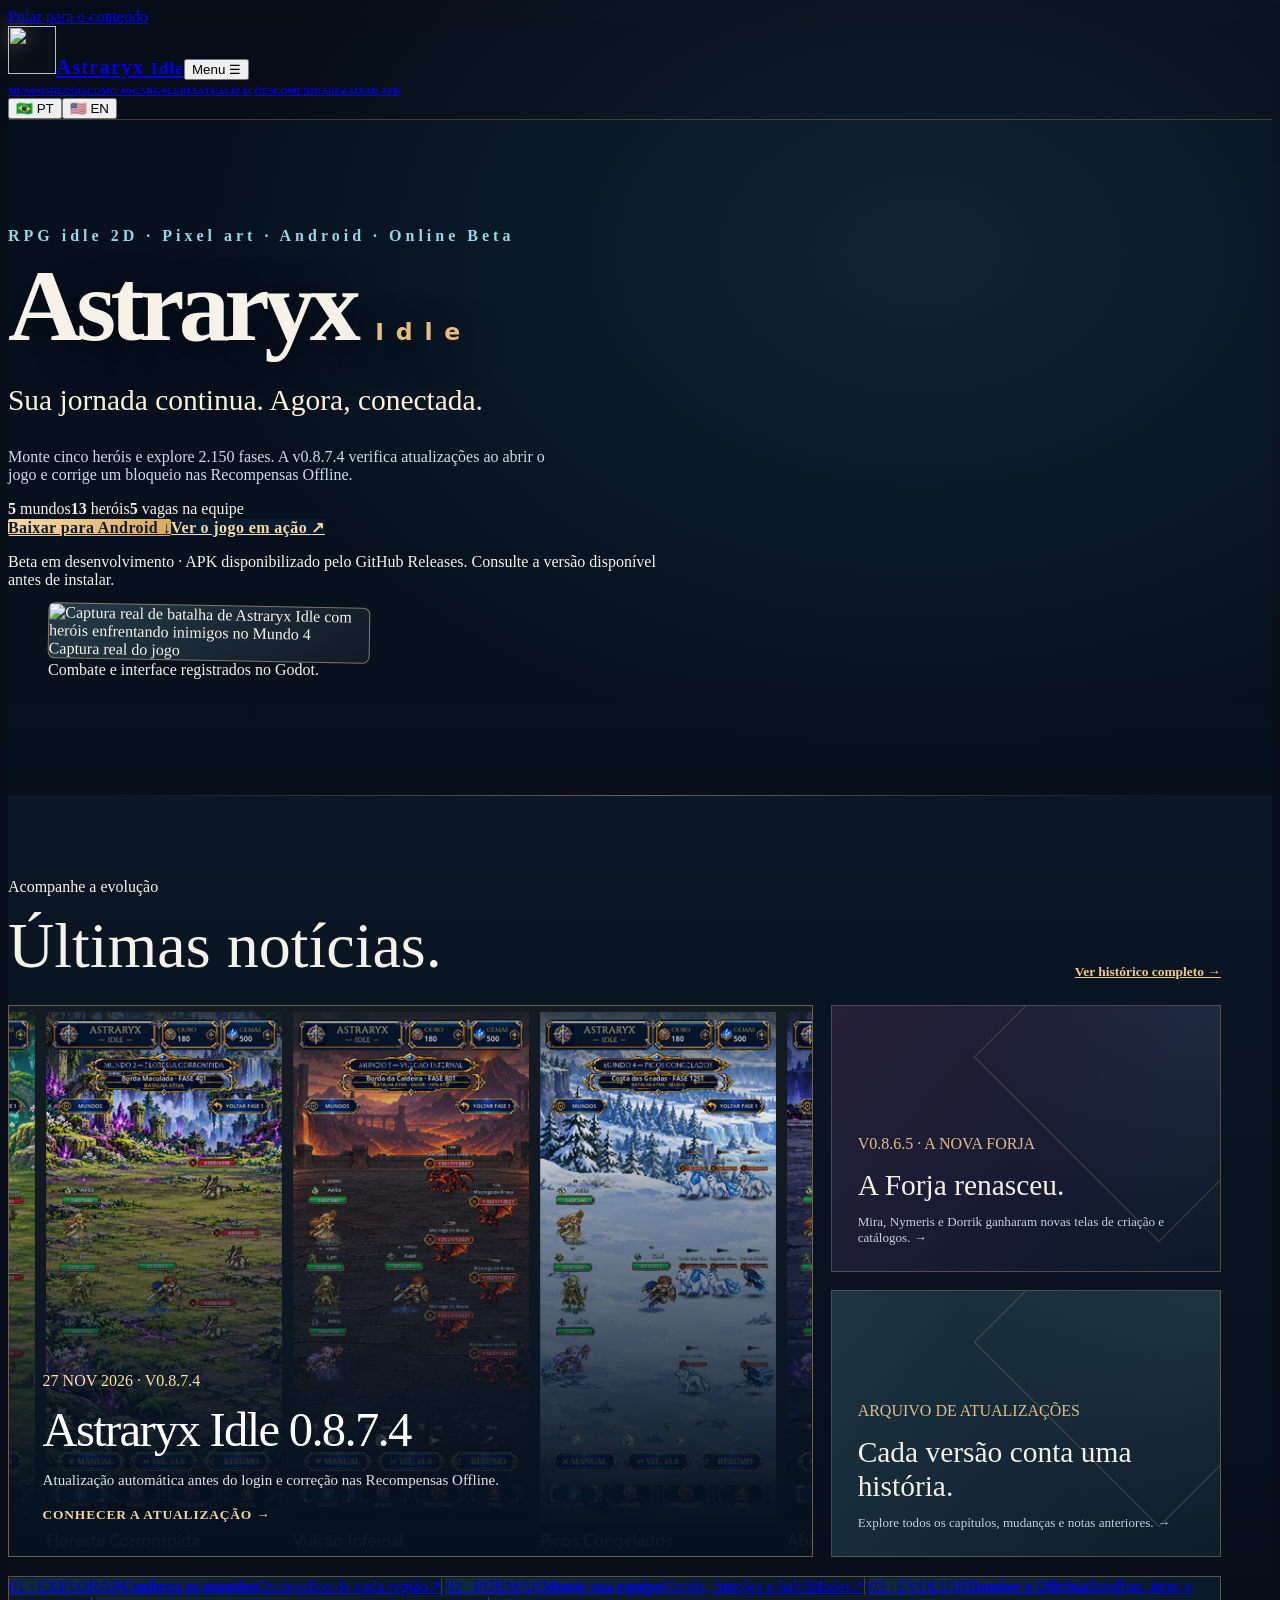
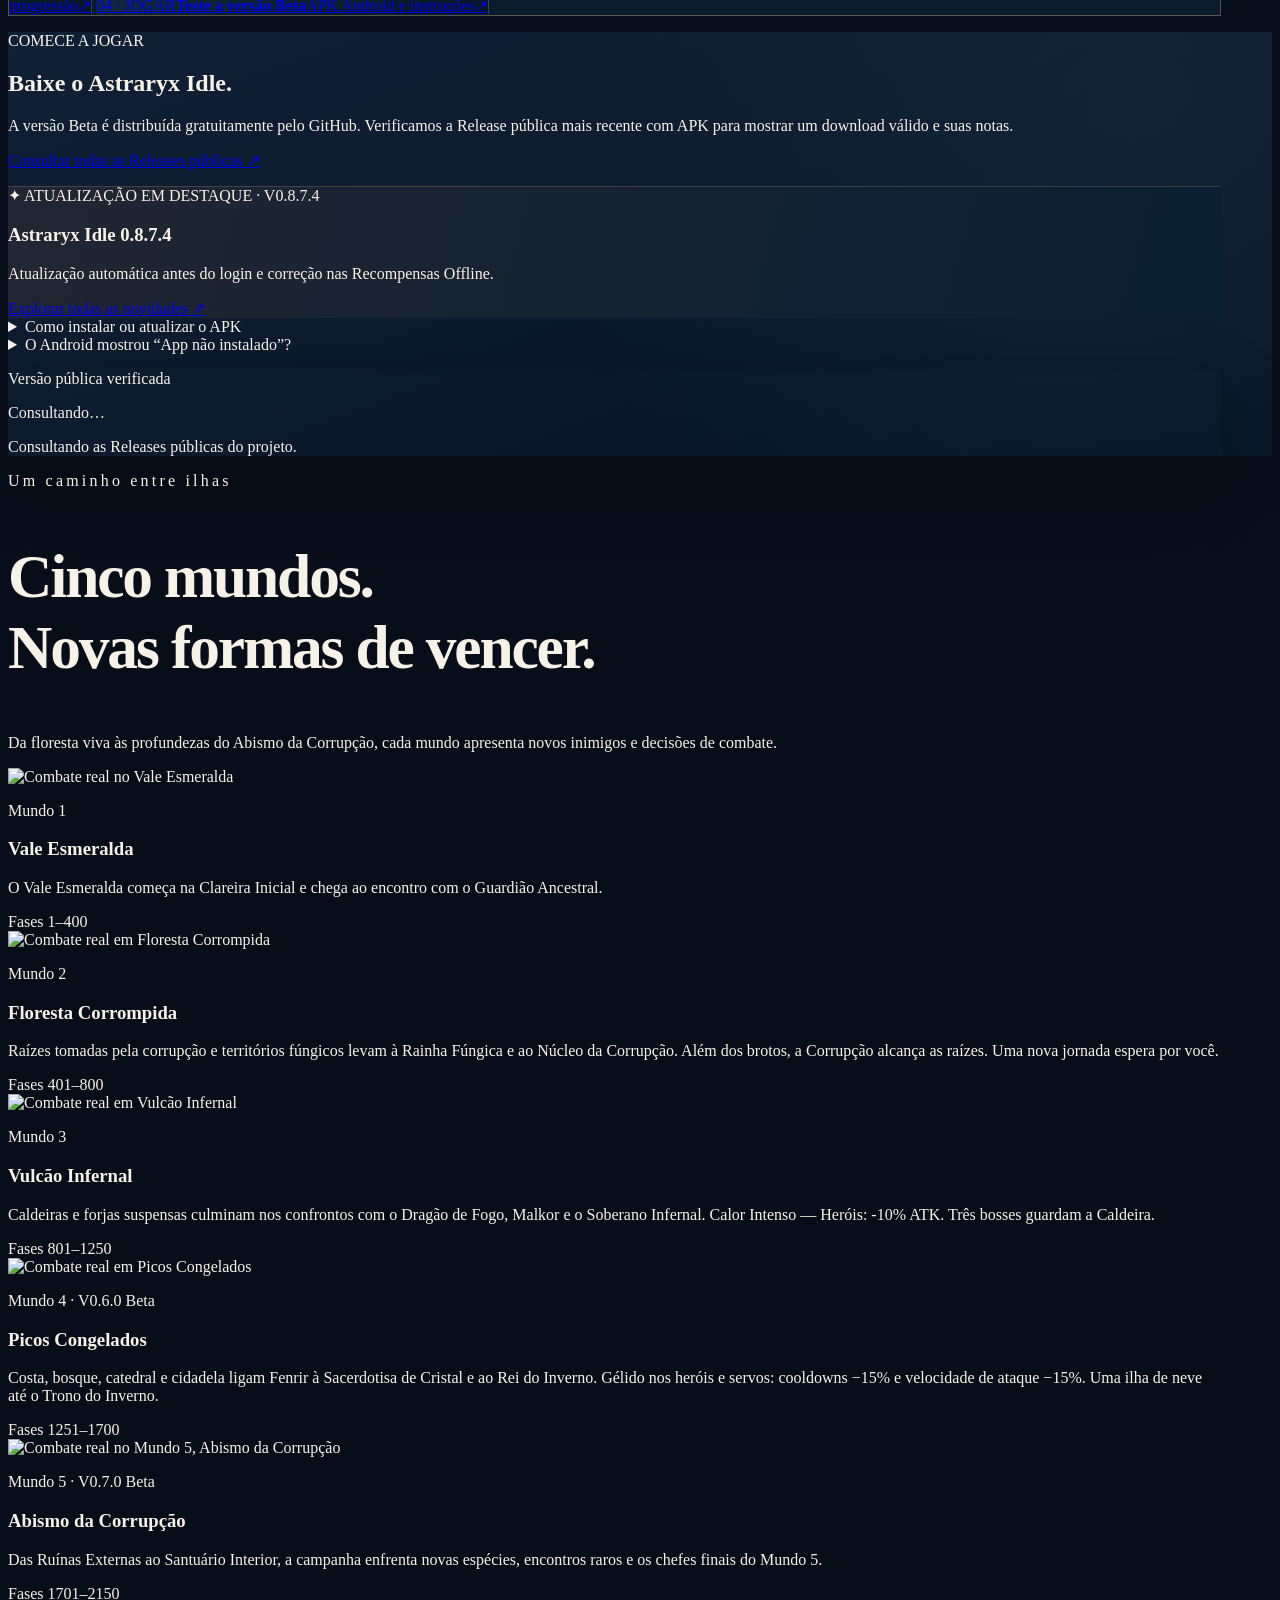
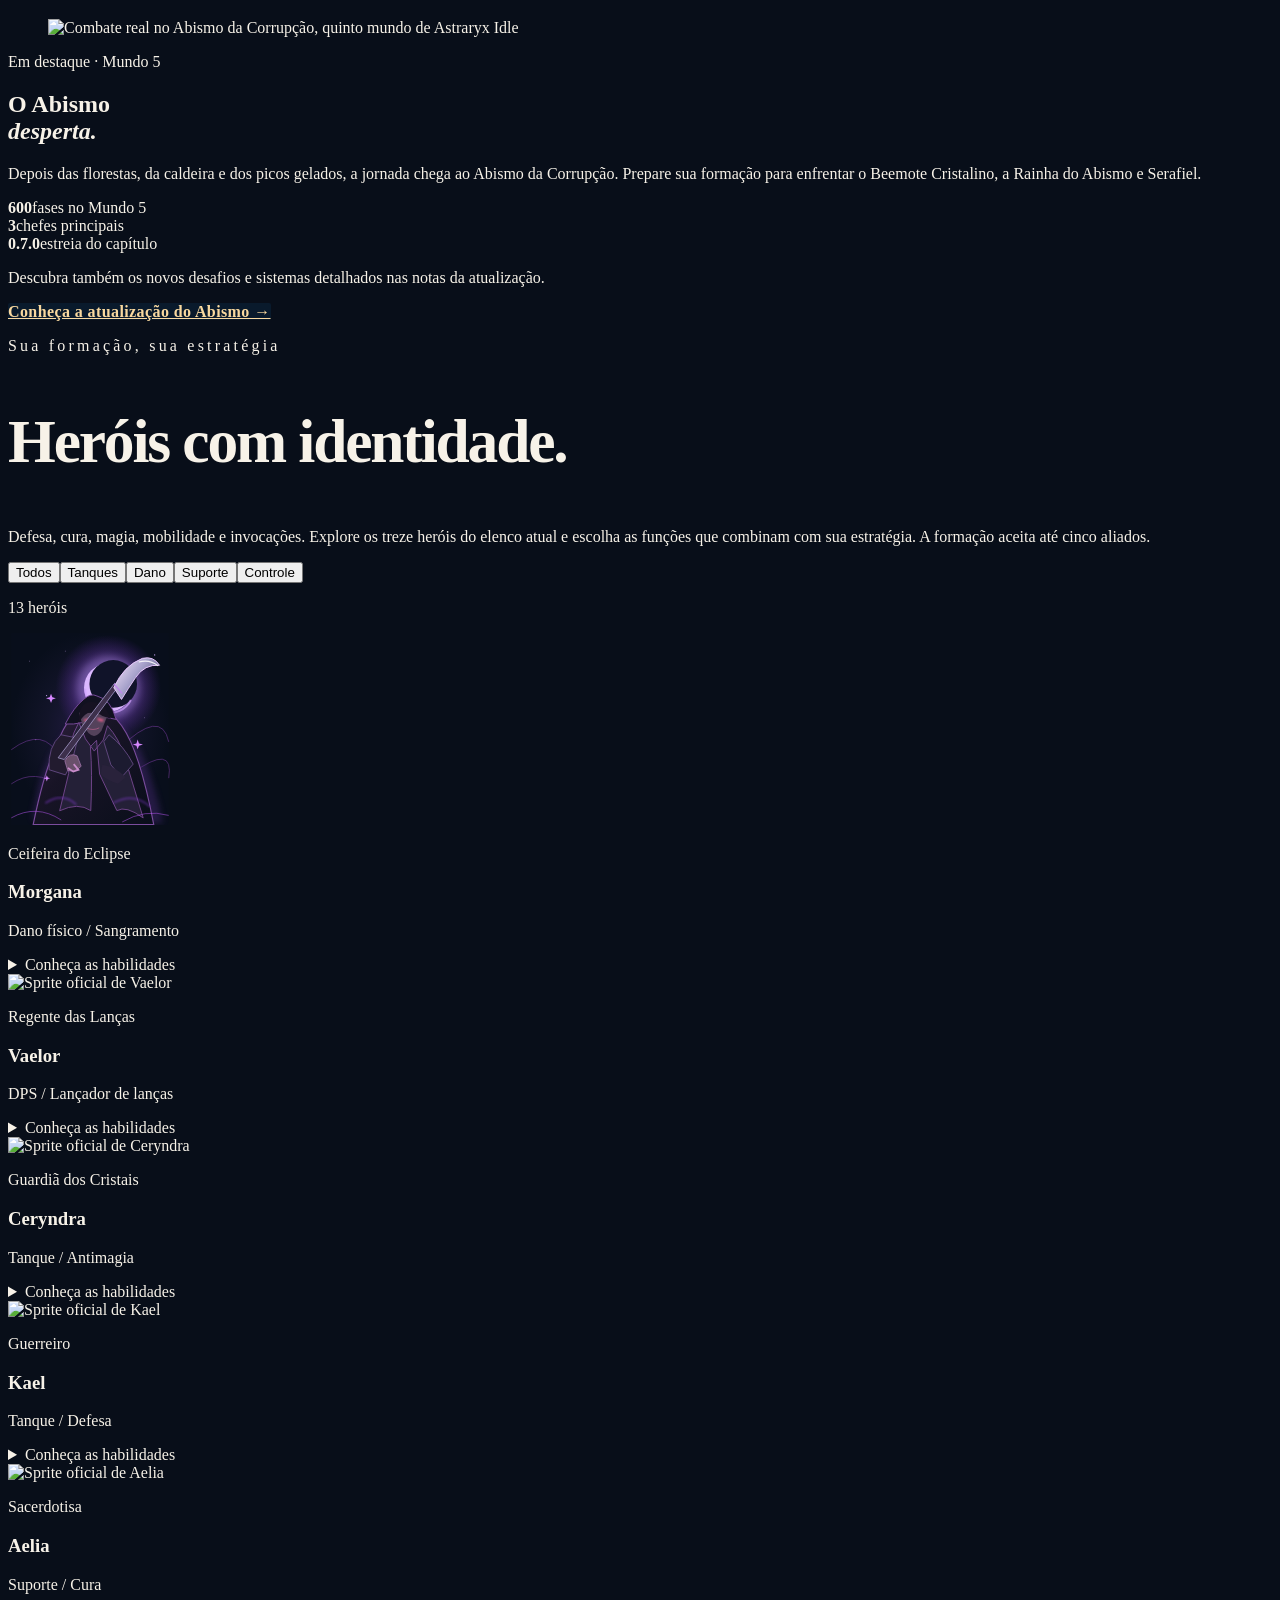
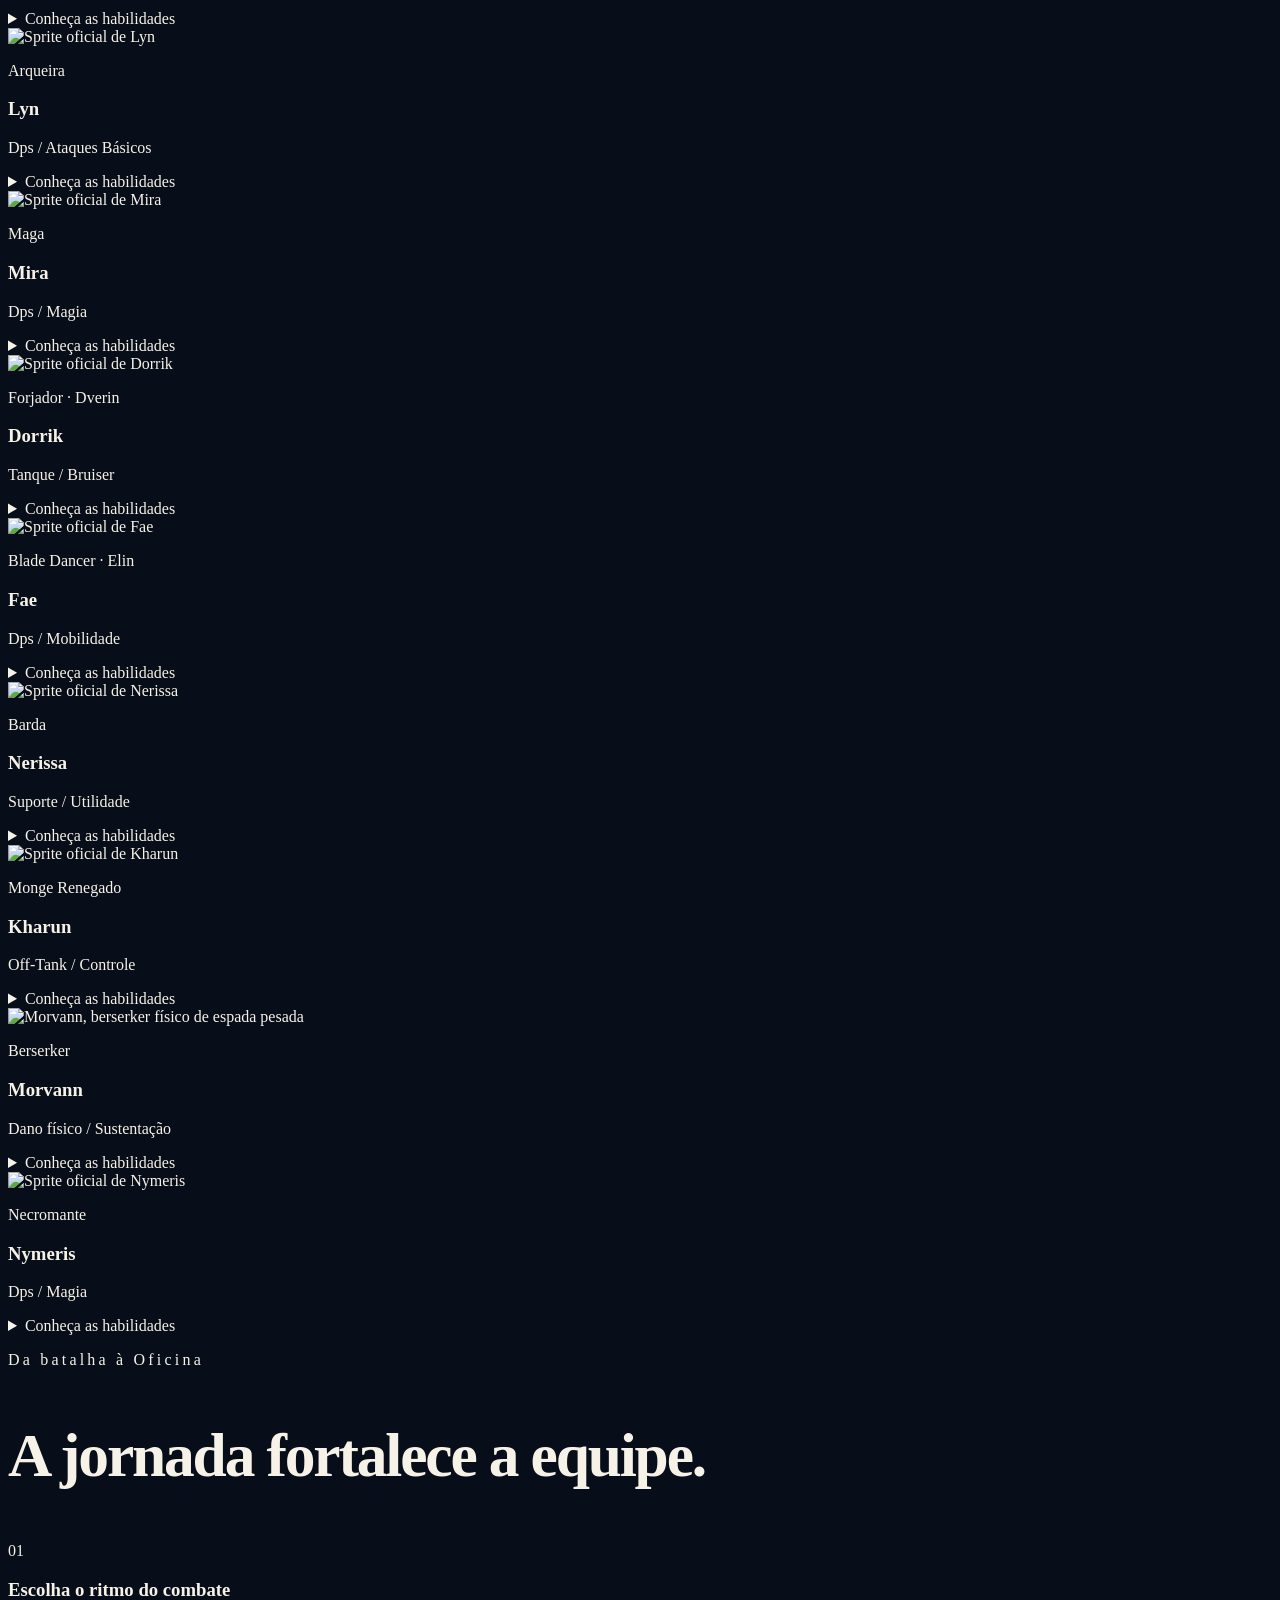
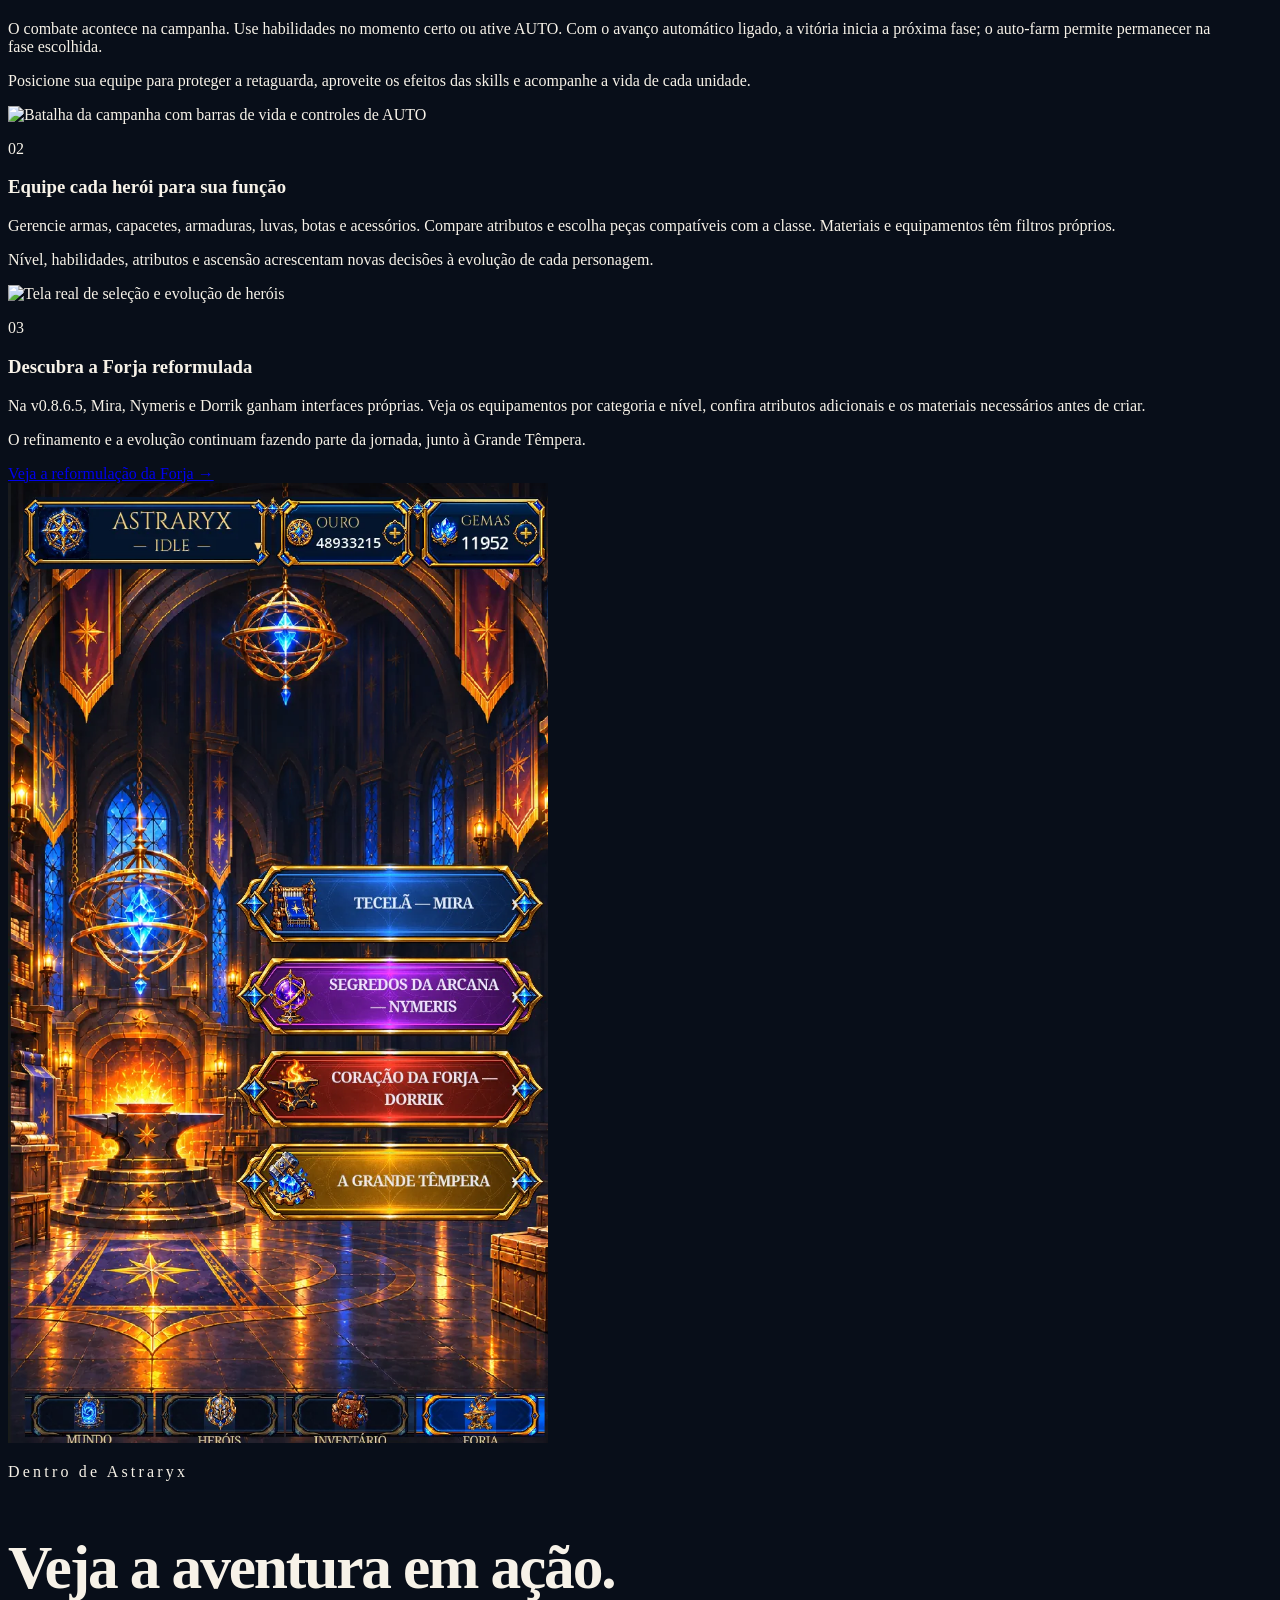
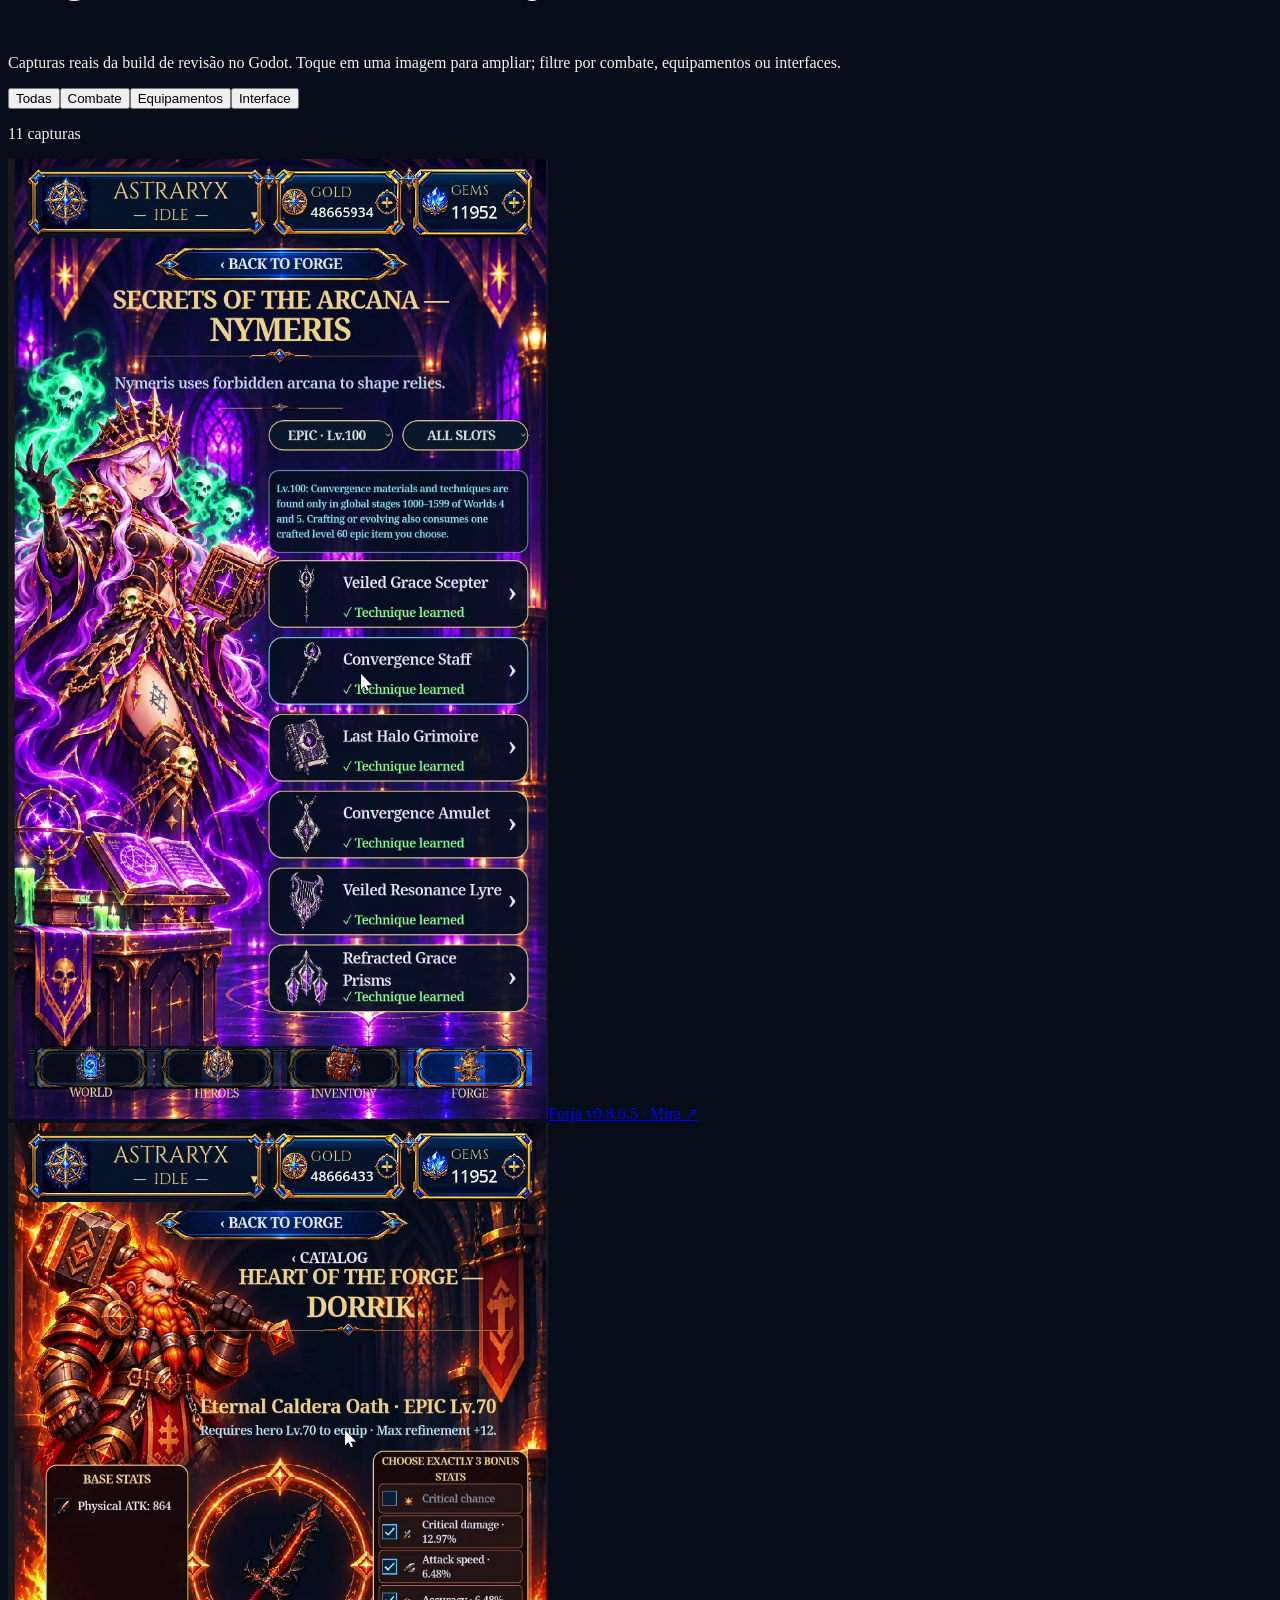
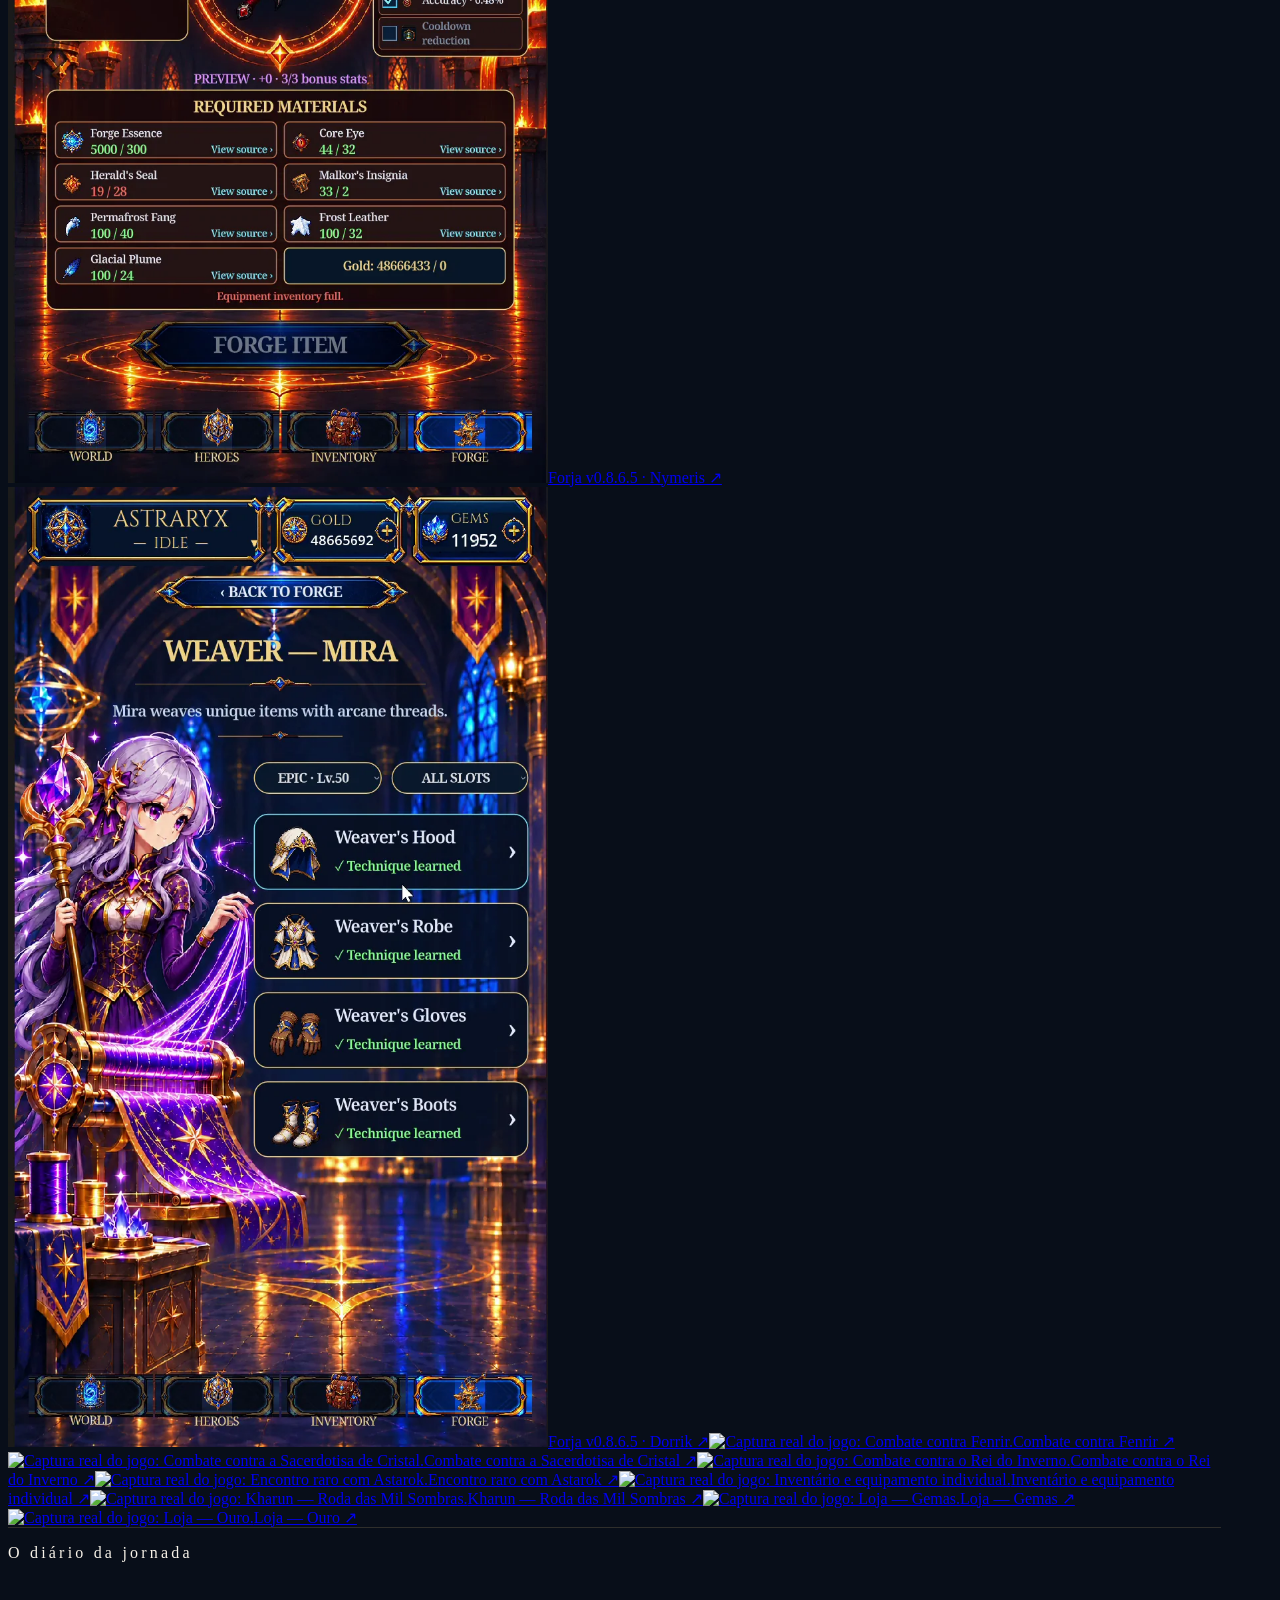
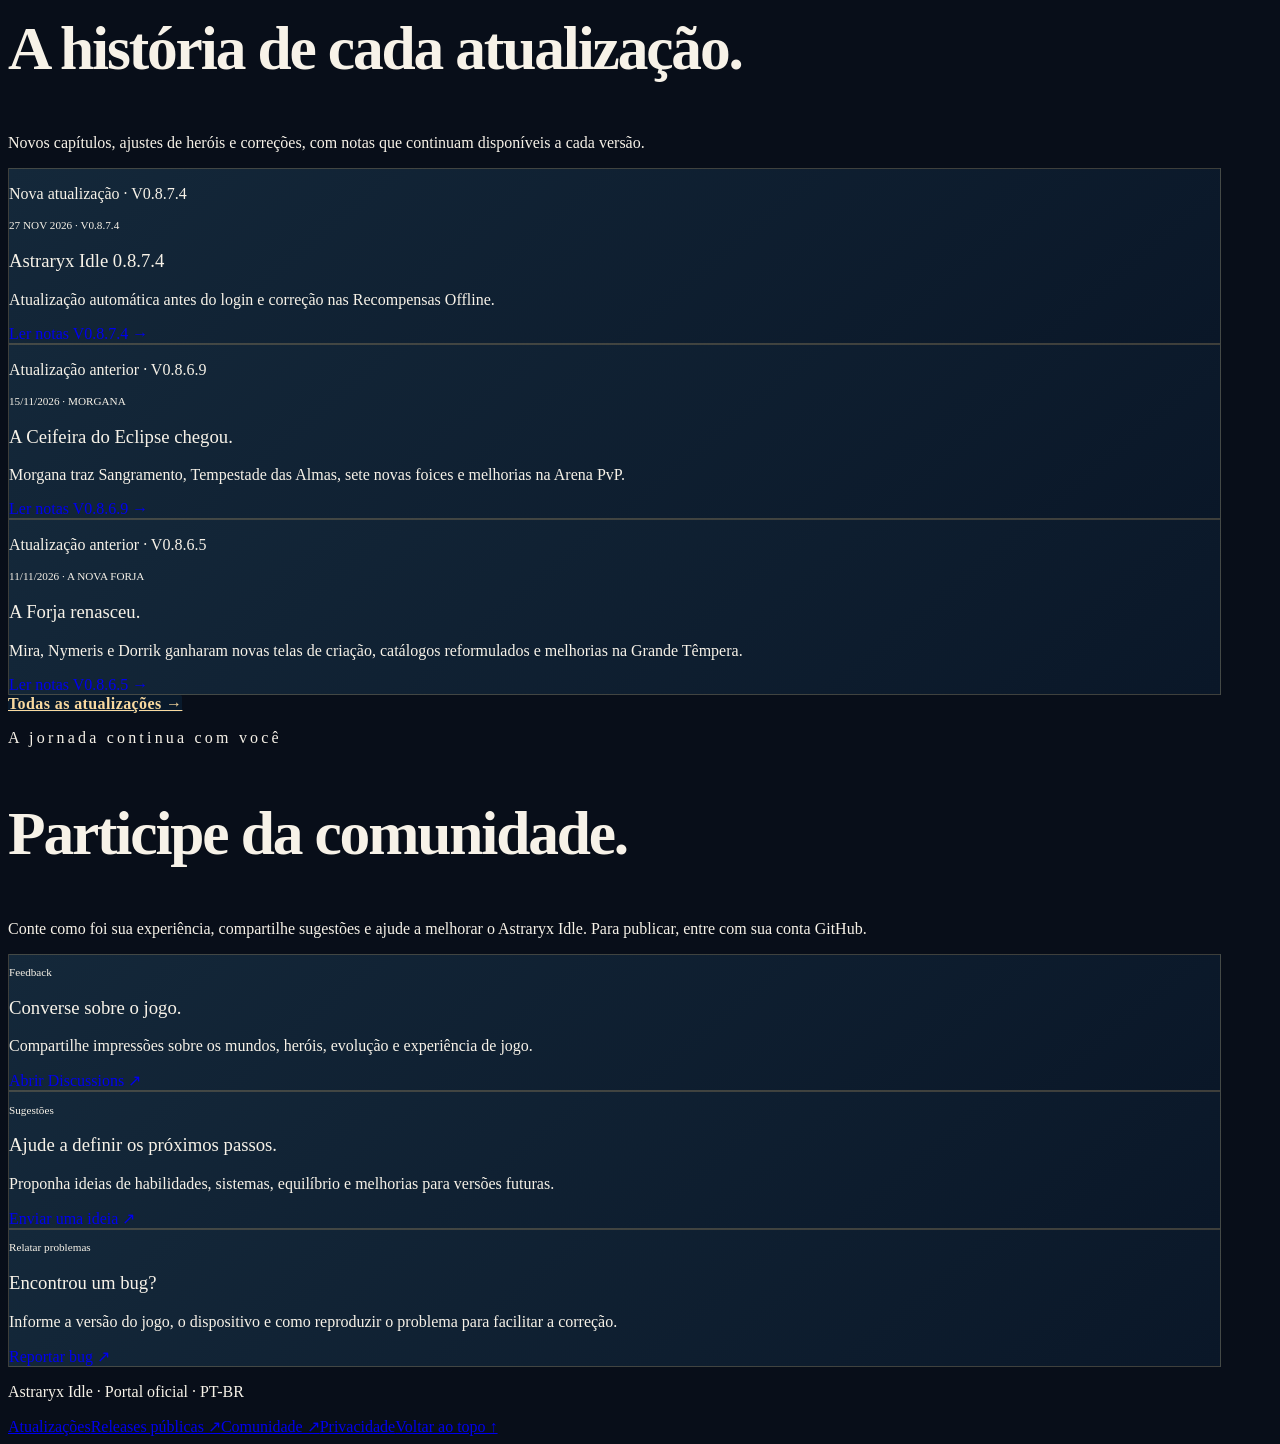
==== commit 014cf31c: "Describe the verified Offline Rewards lock-up" ====
--- a/index.html
+++ b/index.html
@@ -25,7 +25,7 @@
       <p class="eyebrow">RPG idle 2D · Pixel art · Android · Online Beta</p>
       <h1>Astraryx <small>Idle</small></h1>
       <p class="lede">Sua jornada continua. Agora, conectada.</p>
-      <p>Monte cinco heróis e explore 2.150 fases. A v0.8.7.4 verifica atualizações ao abrir o jogo e corrige o fechamento nas Recompensas Offline.</p>
+      <p>Monte cinco heróis e explore 2.150 fases. A v0.8.7.4 verifica atualizações ao abrir o jogo e corrige um bloqueio nas Recompensas Offline.</p>
       <div class="hero-facts" aria-label="Recursos do jogo"><span><strong>5</strong> mundos</span><span><strong>13</strong> heróis</span><span><strong>5</strong> vagas na equipe</span></div>
       <div class="actions"><a class="button button-gold" href="#download" data-track-event="download_cta_click" data-track-origin="hero">Baixar para Android <span aria-hidden="true">↓</span></a><a class="button button-outline" href="#galeria">Ver o jogo em ação <span aria-hidden="true">↗</span></a></div>
       <p class="hero-note">Beta em desenvolvimento · APK disponibilizado pelo GitHub Releases. Consulte a versão disponível antes de instalar.</p>
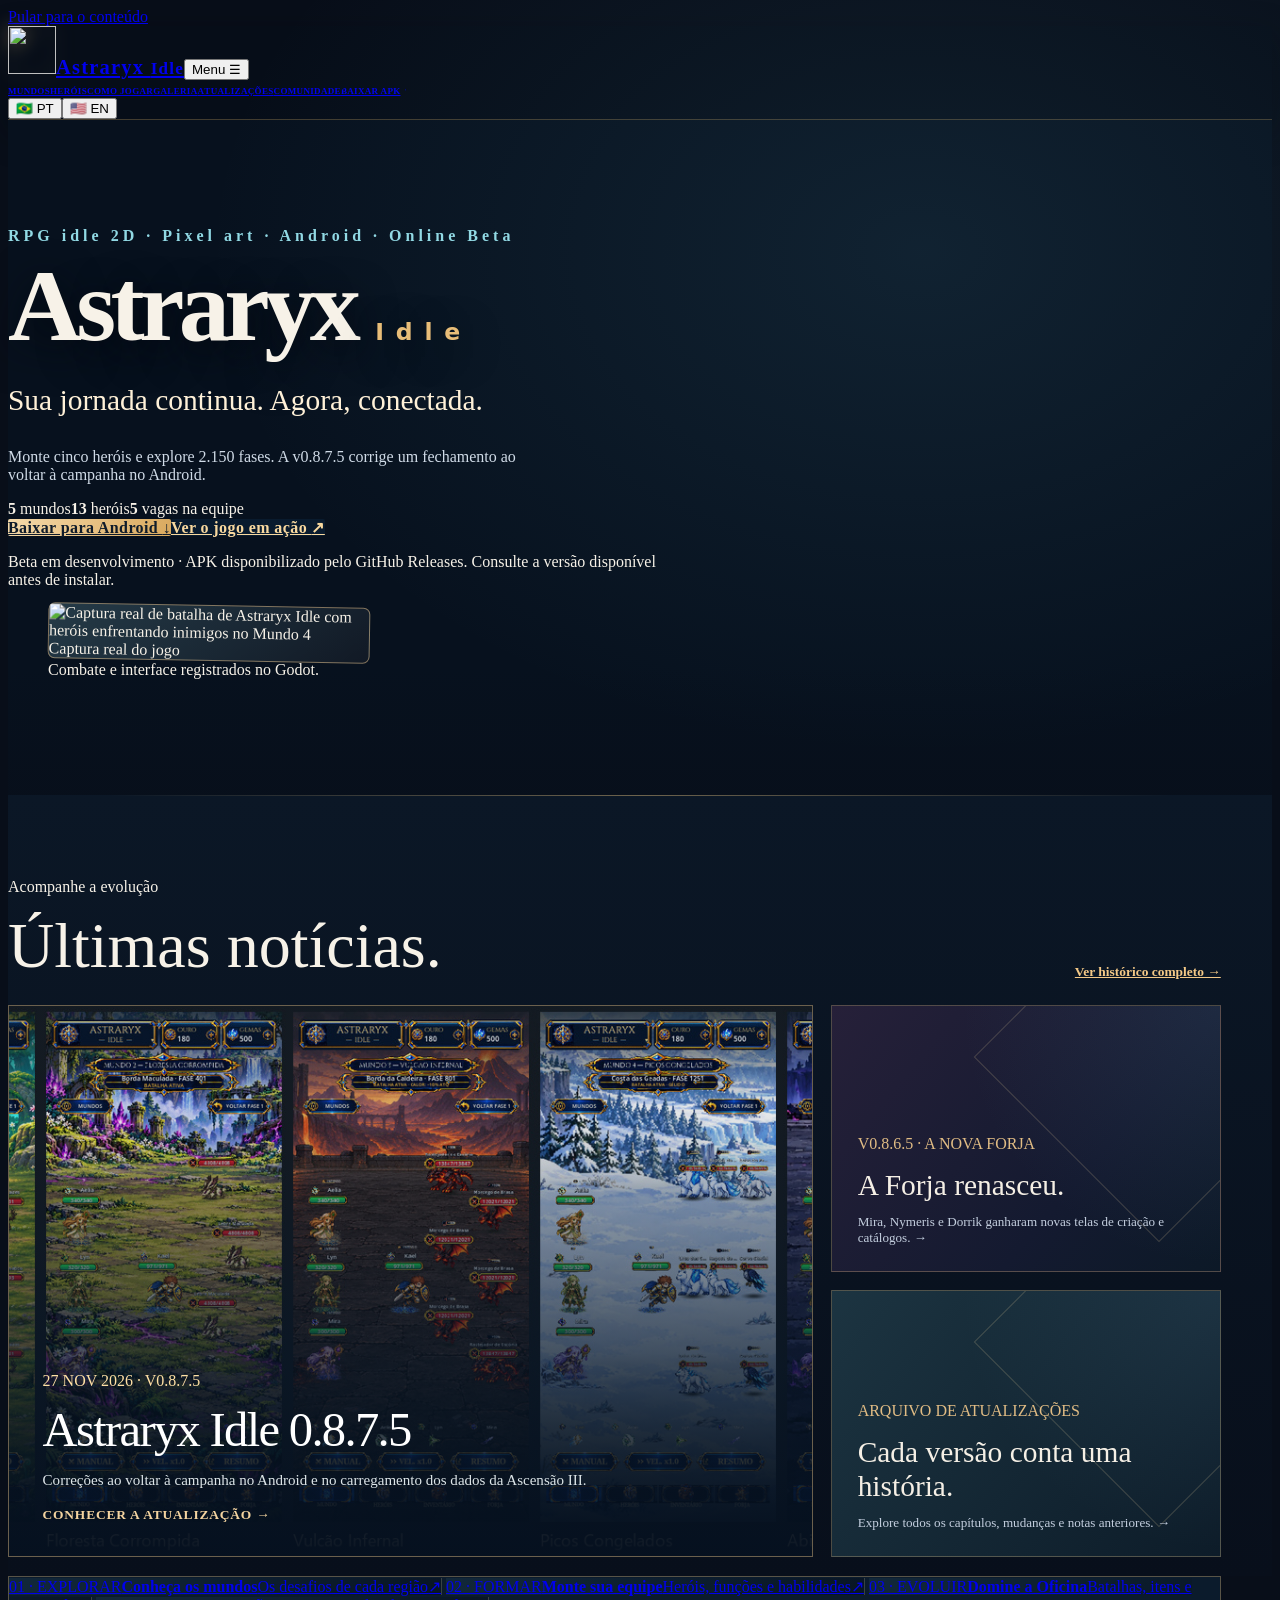
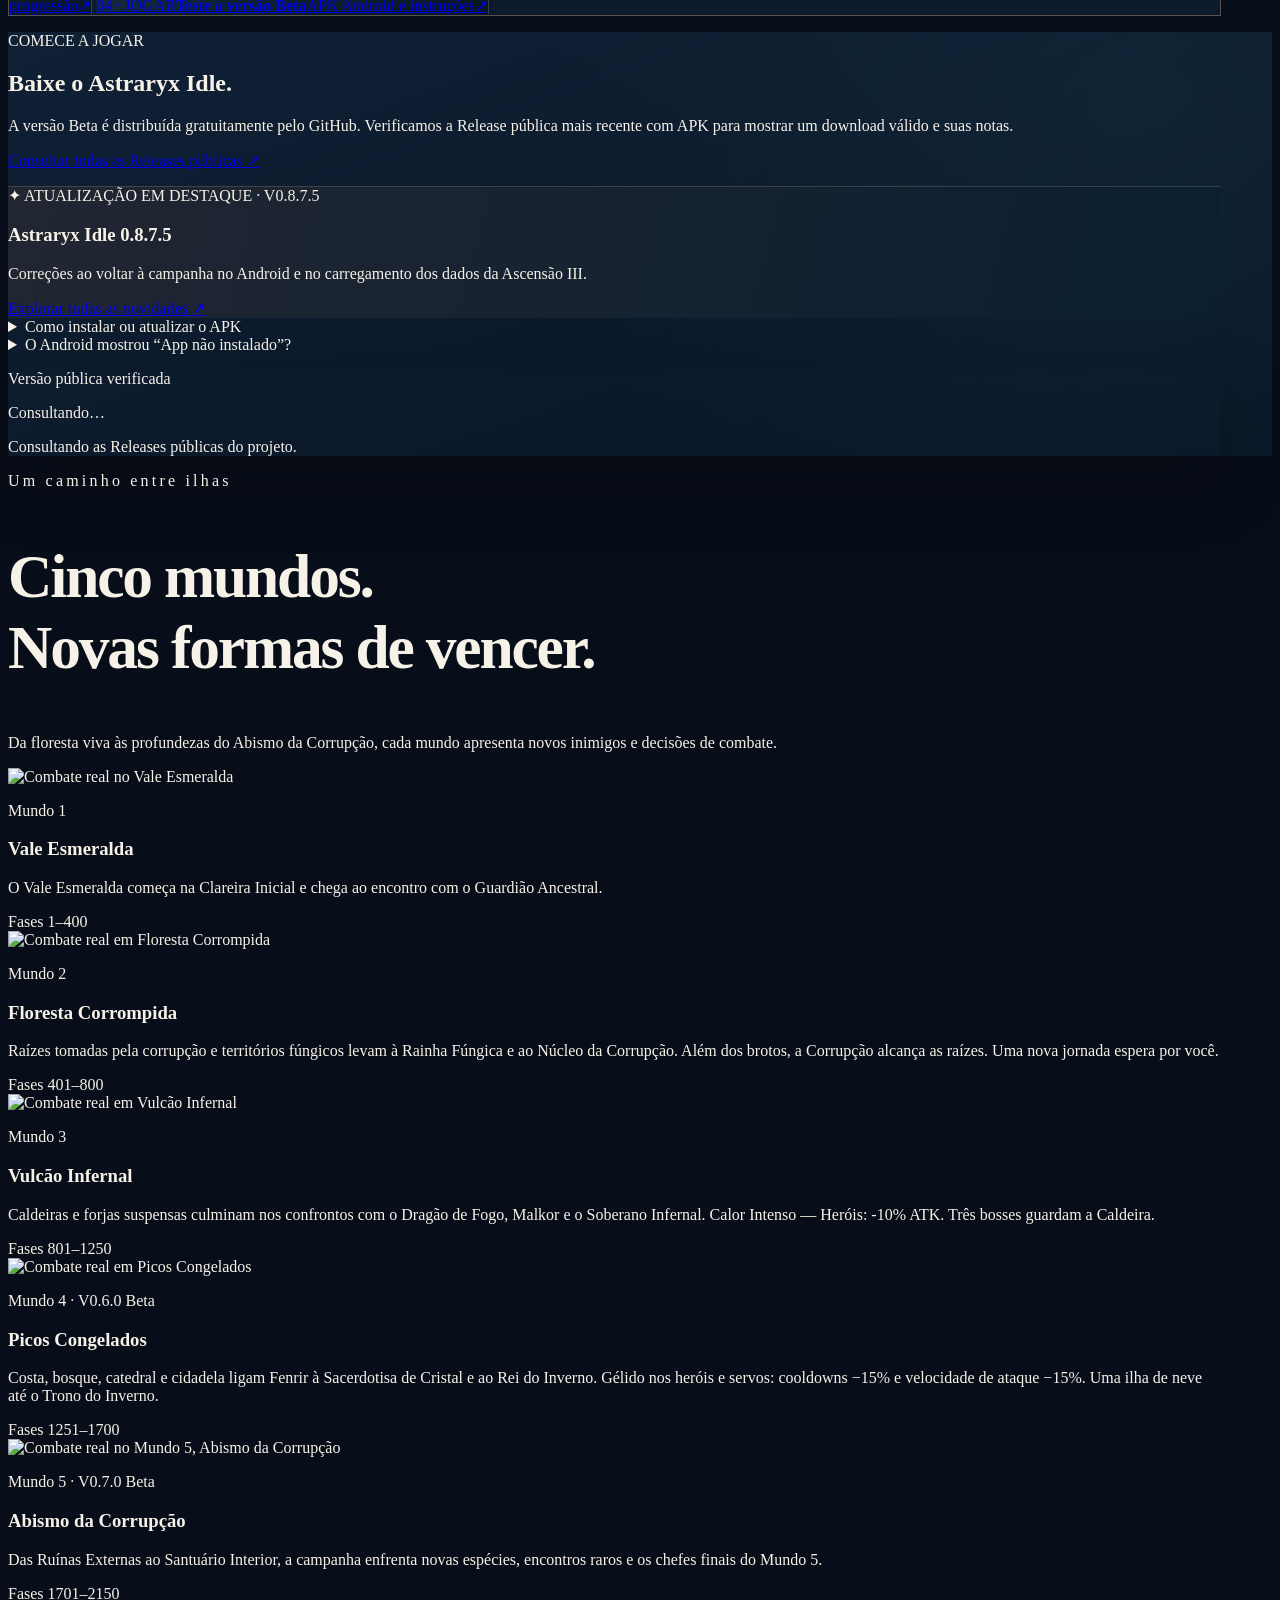
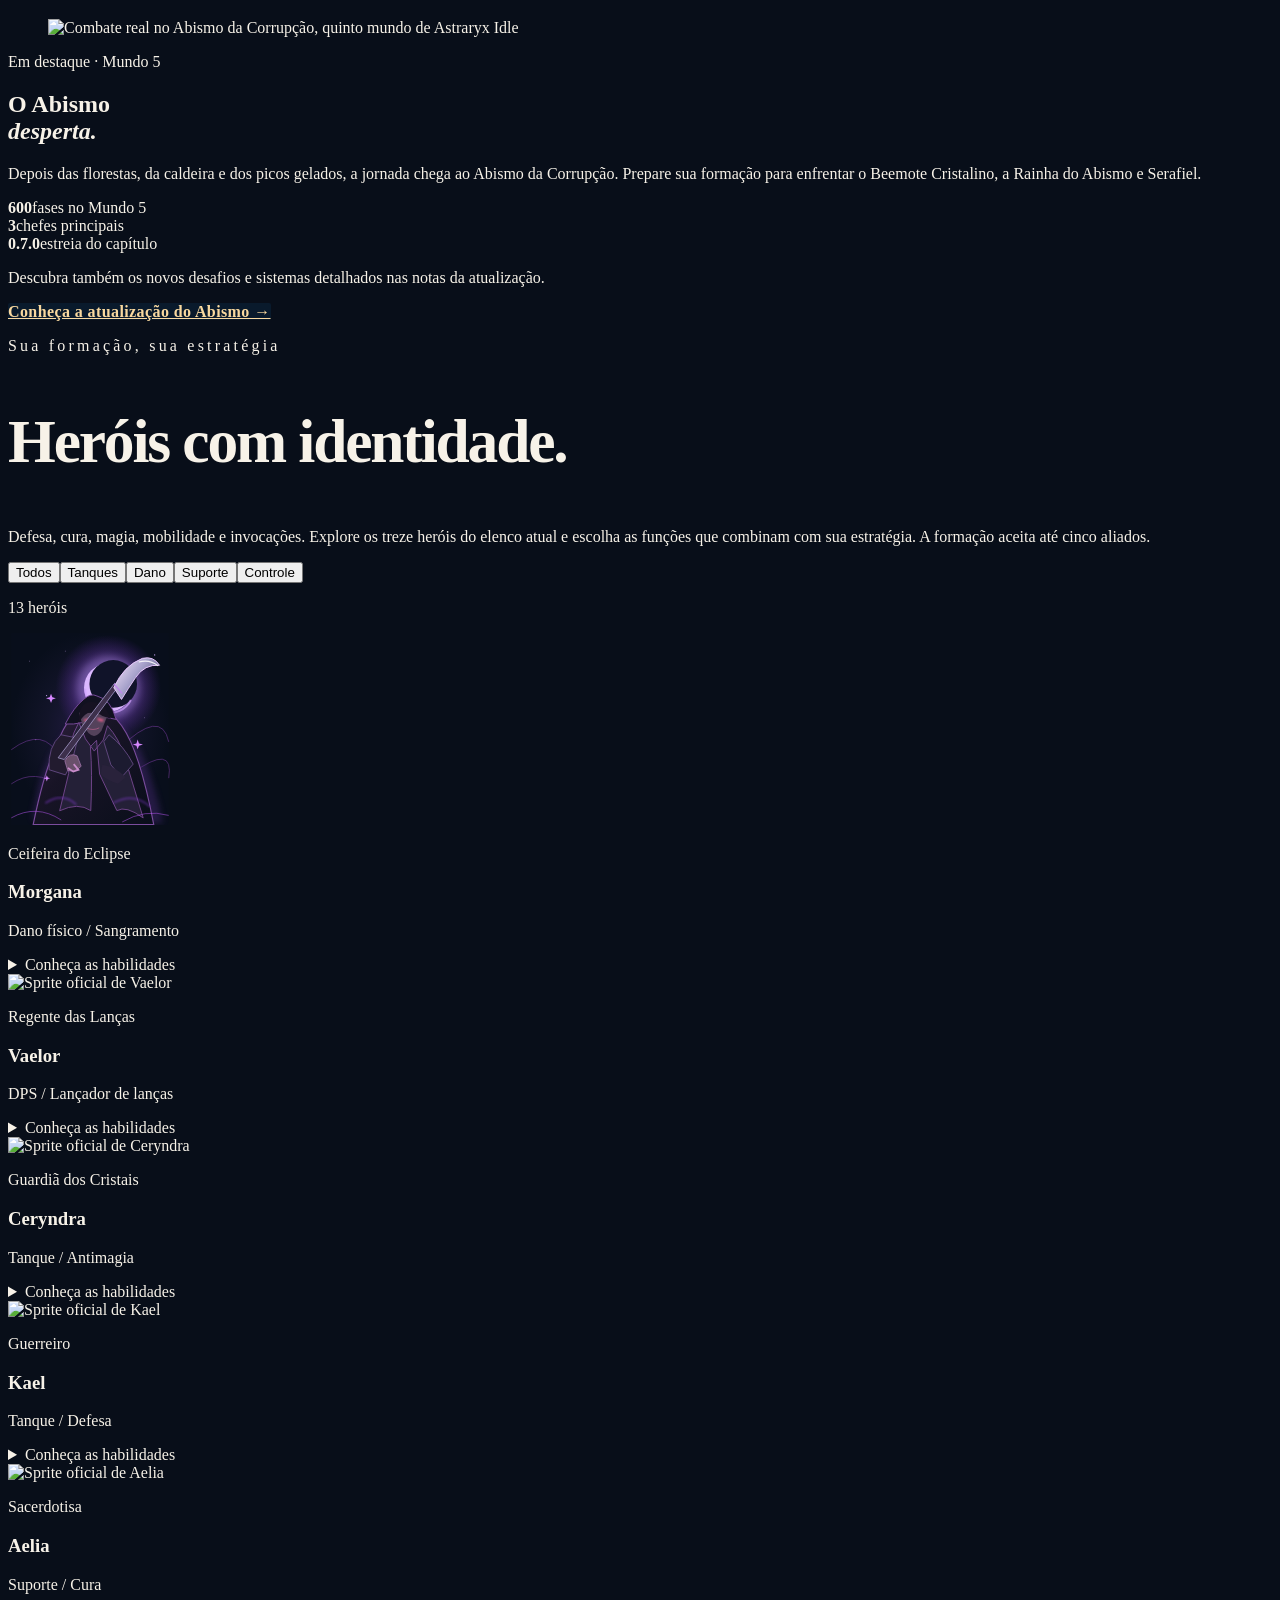
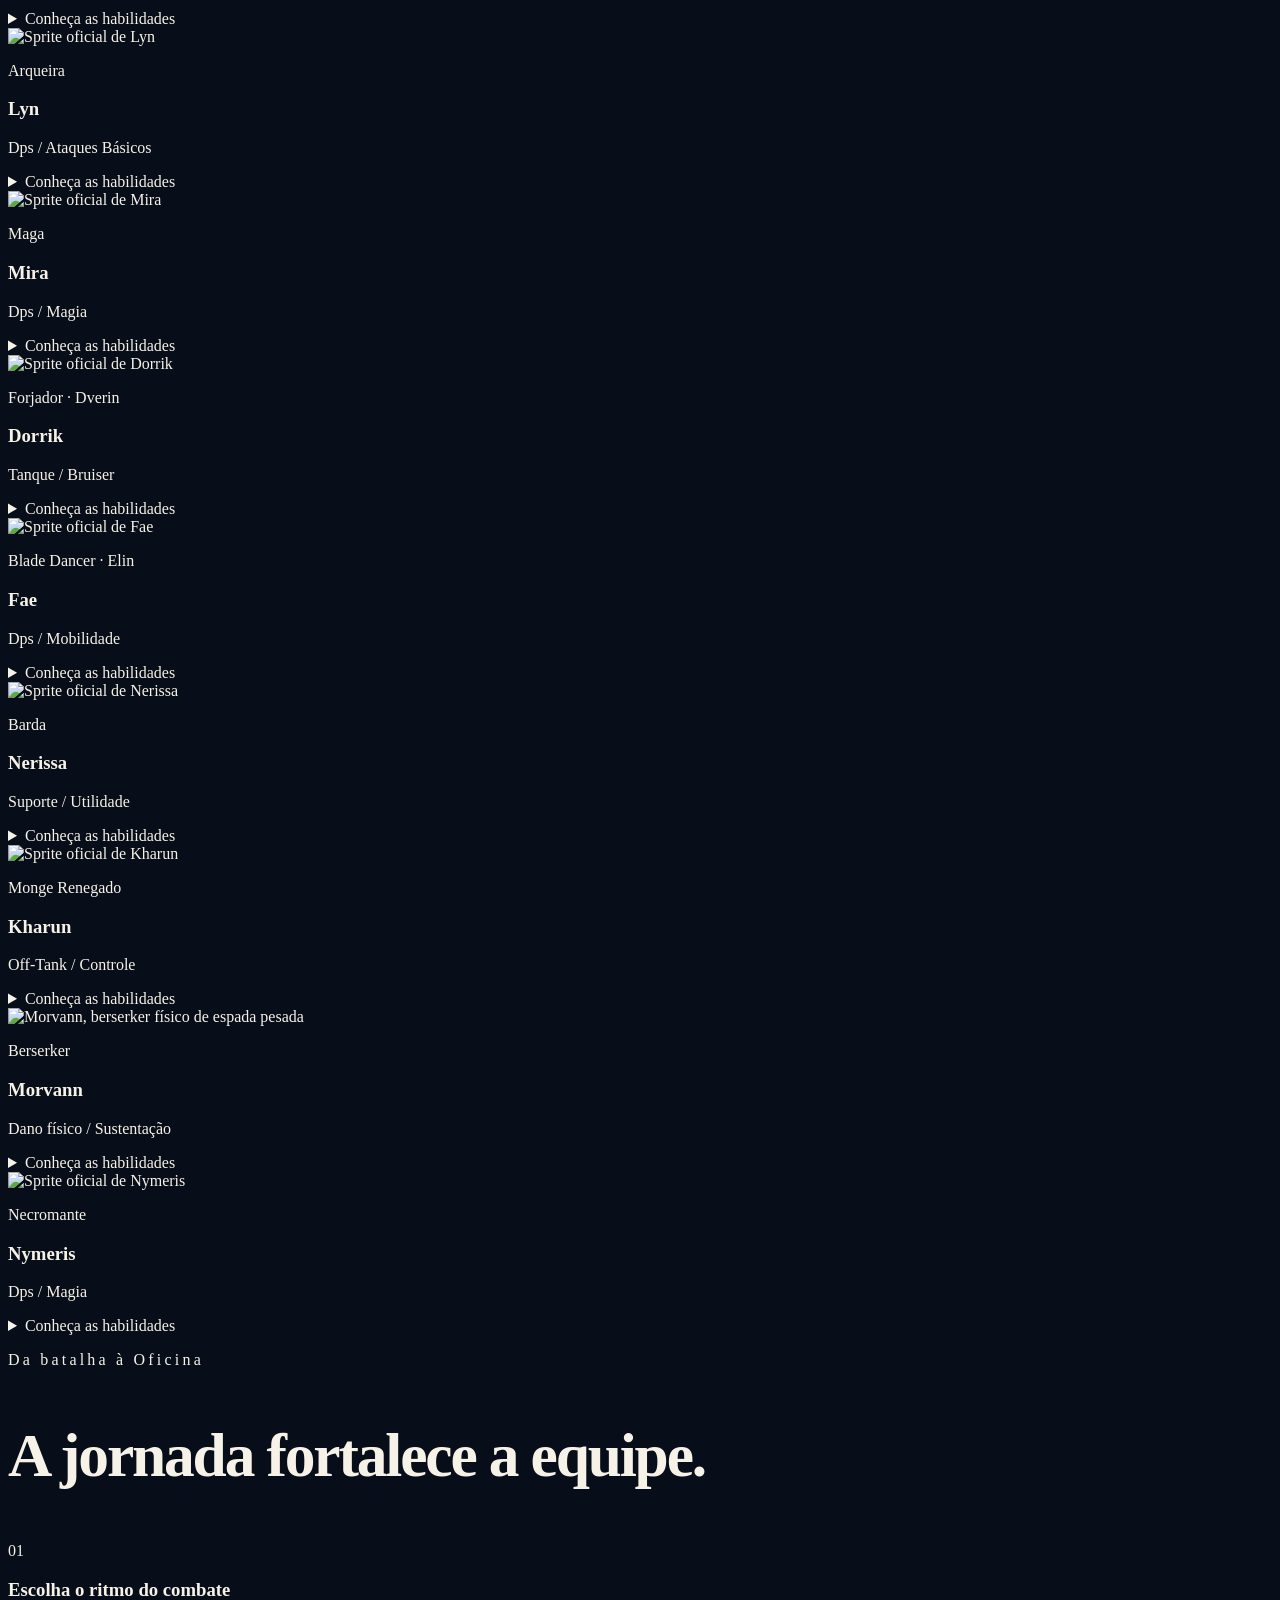
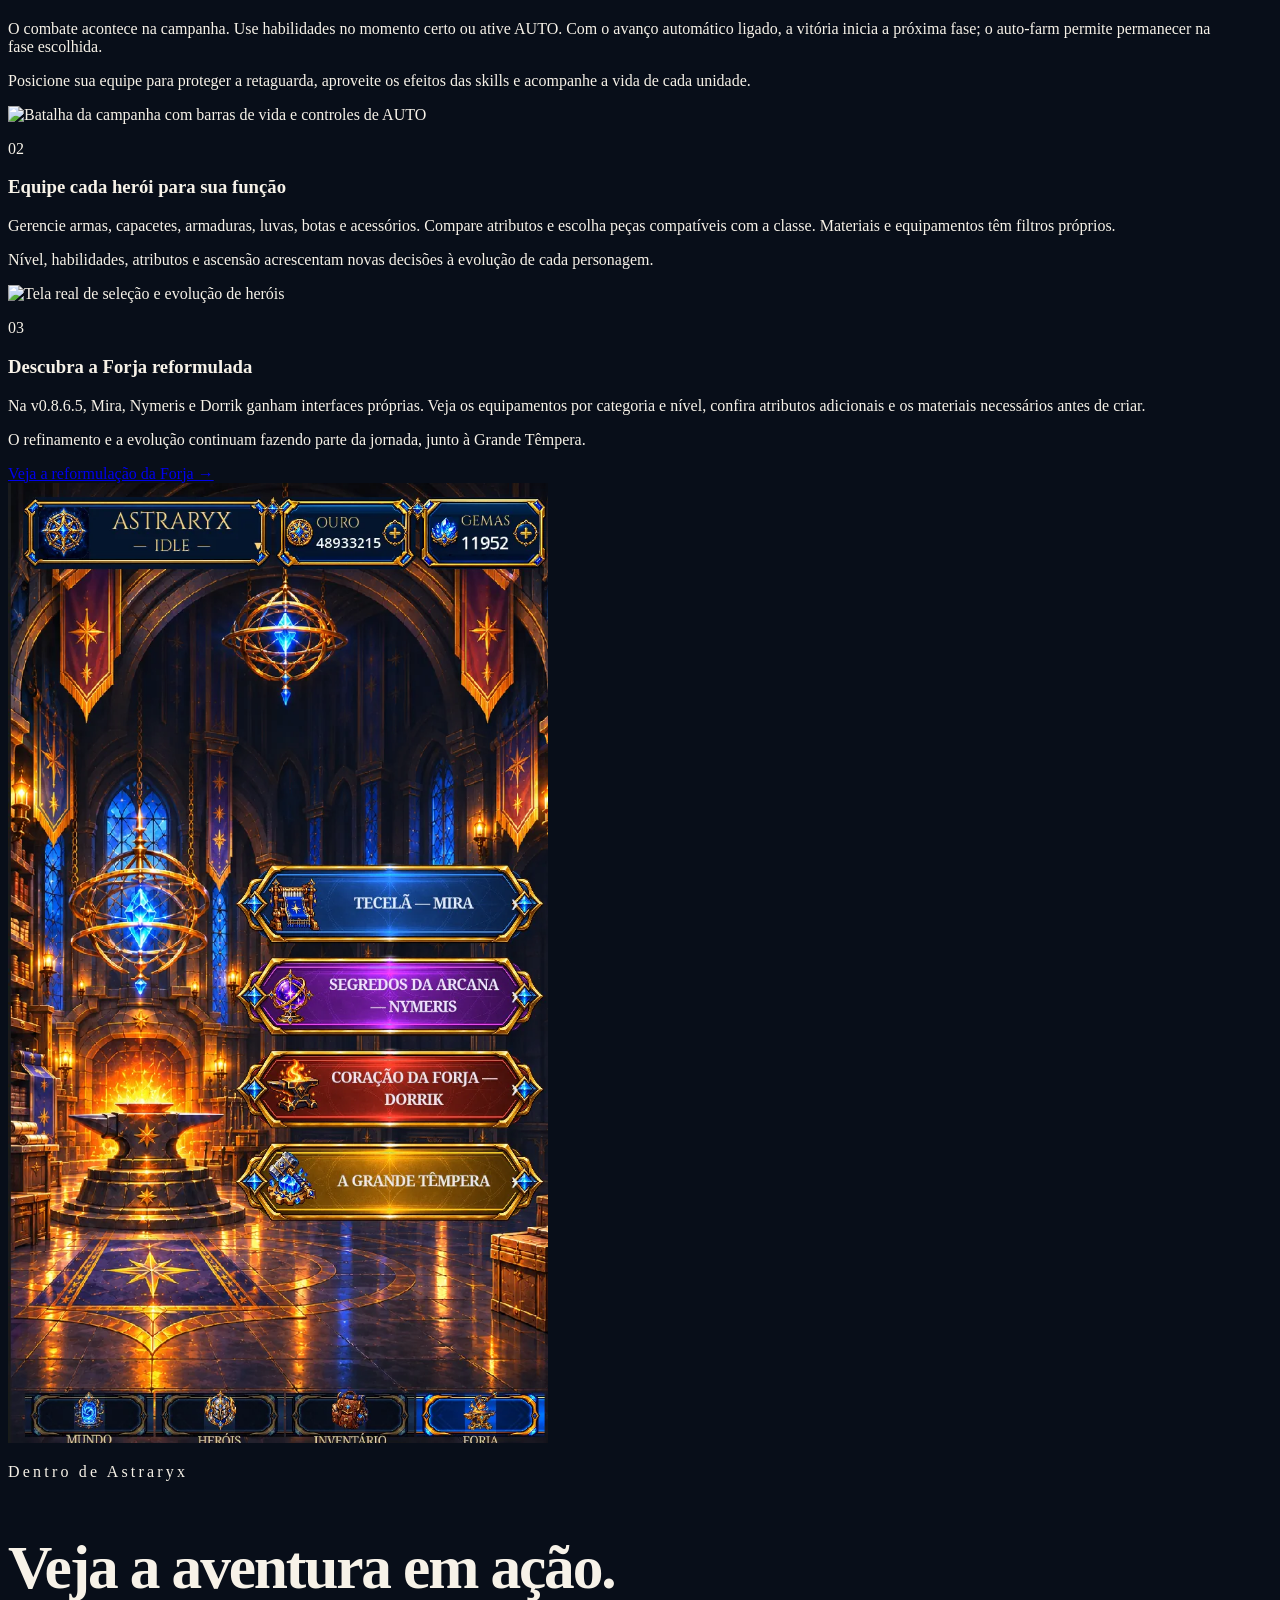
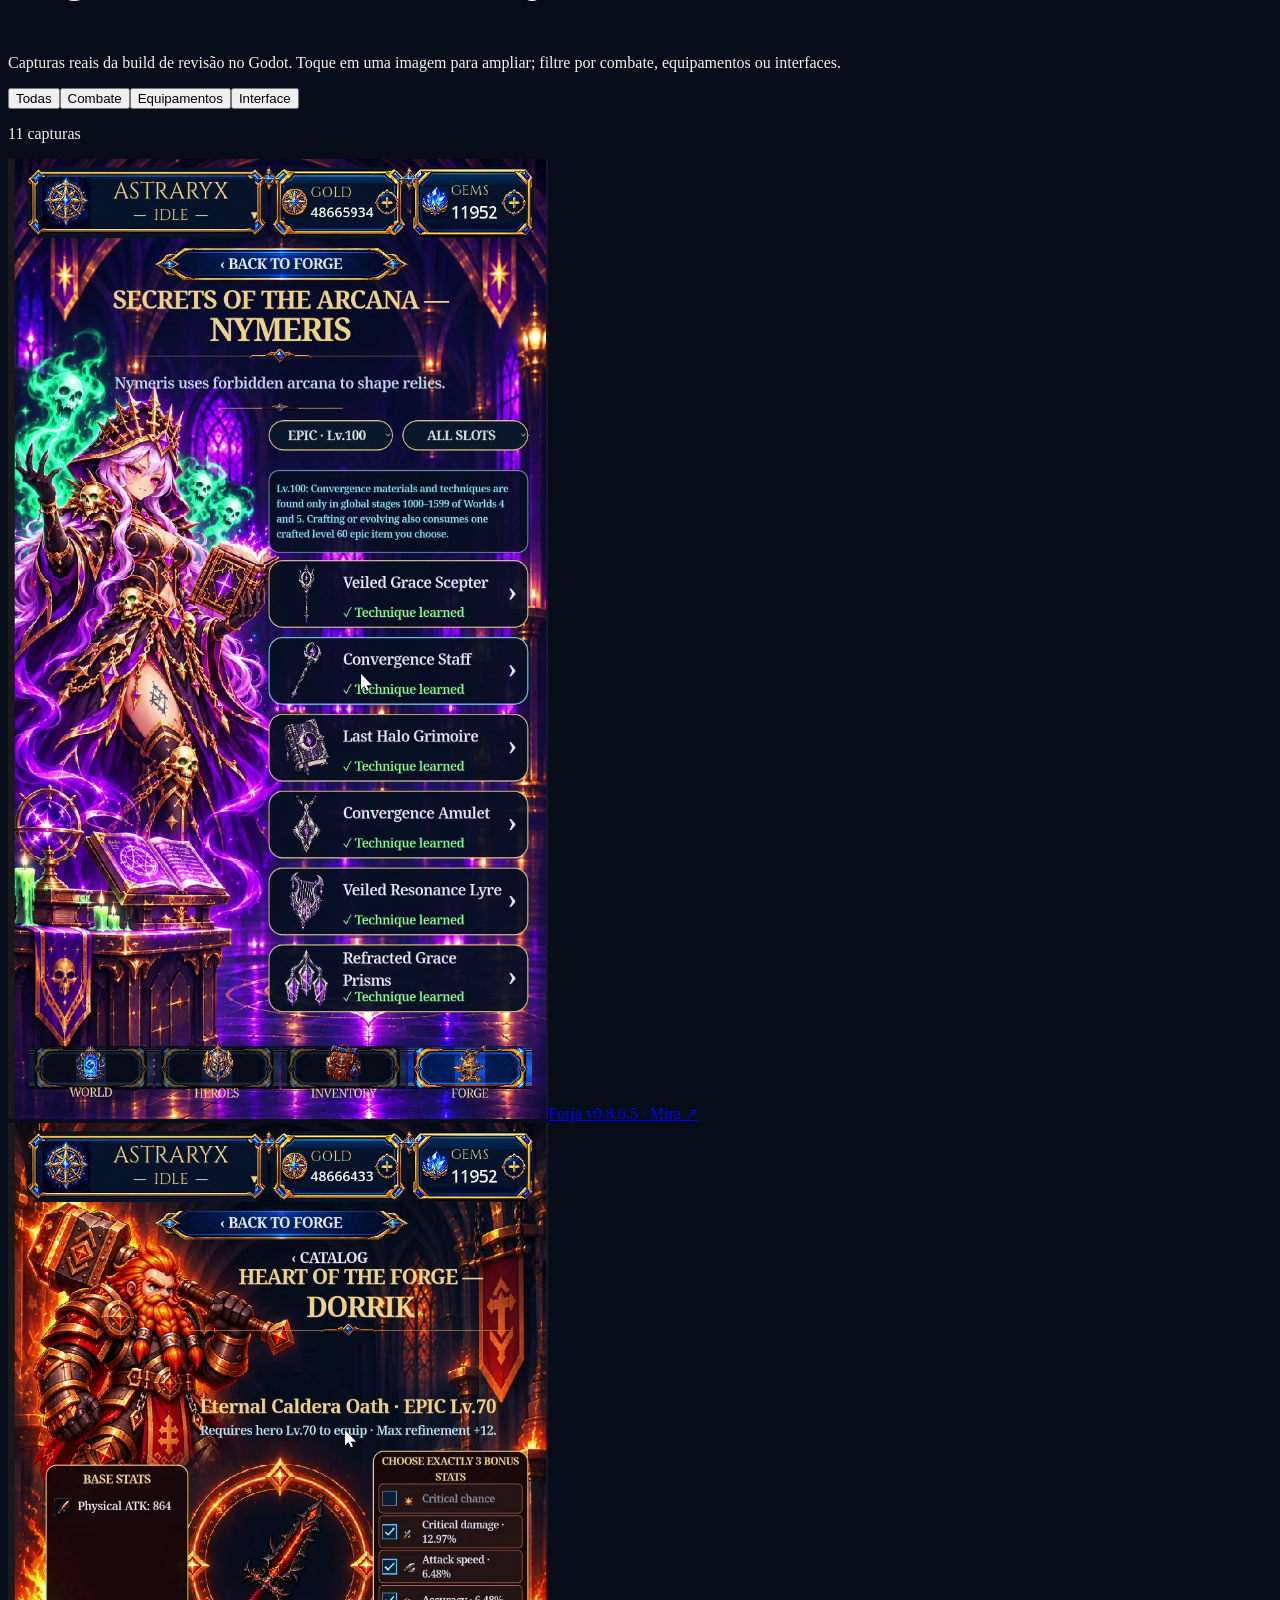
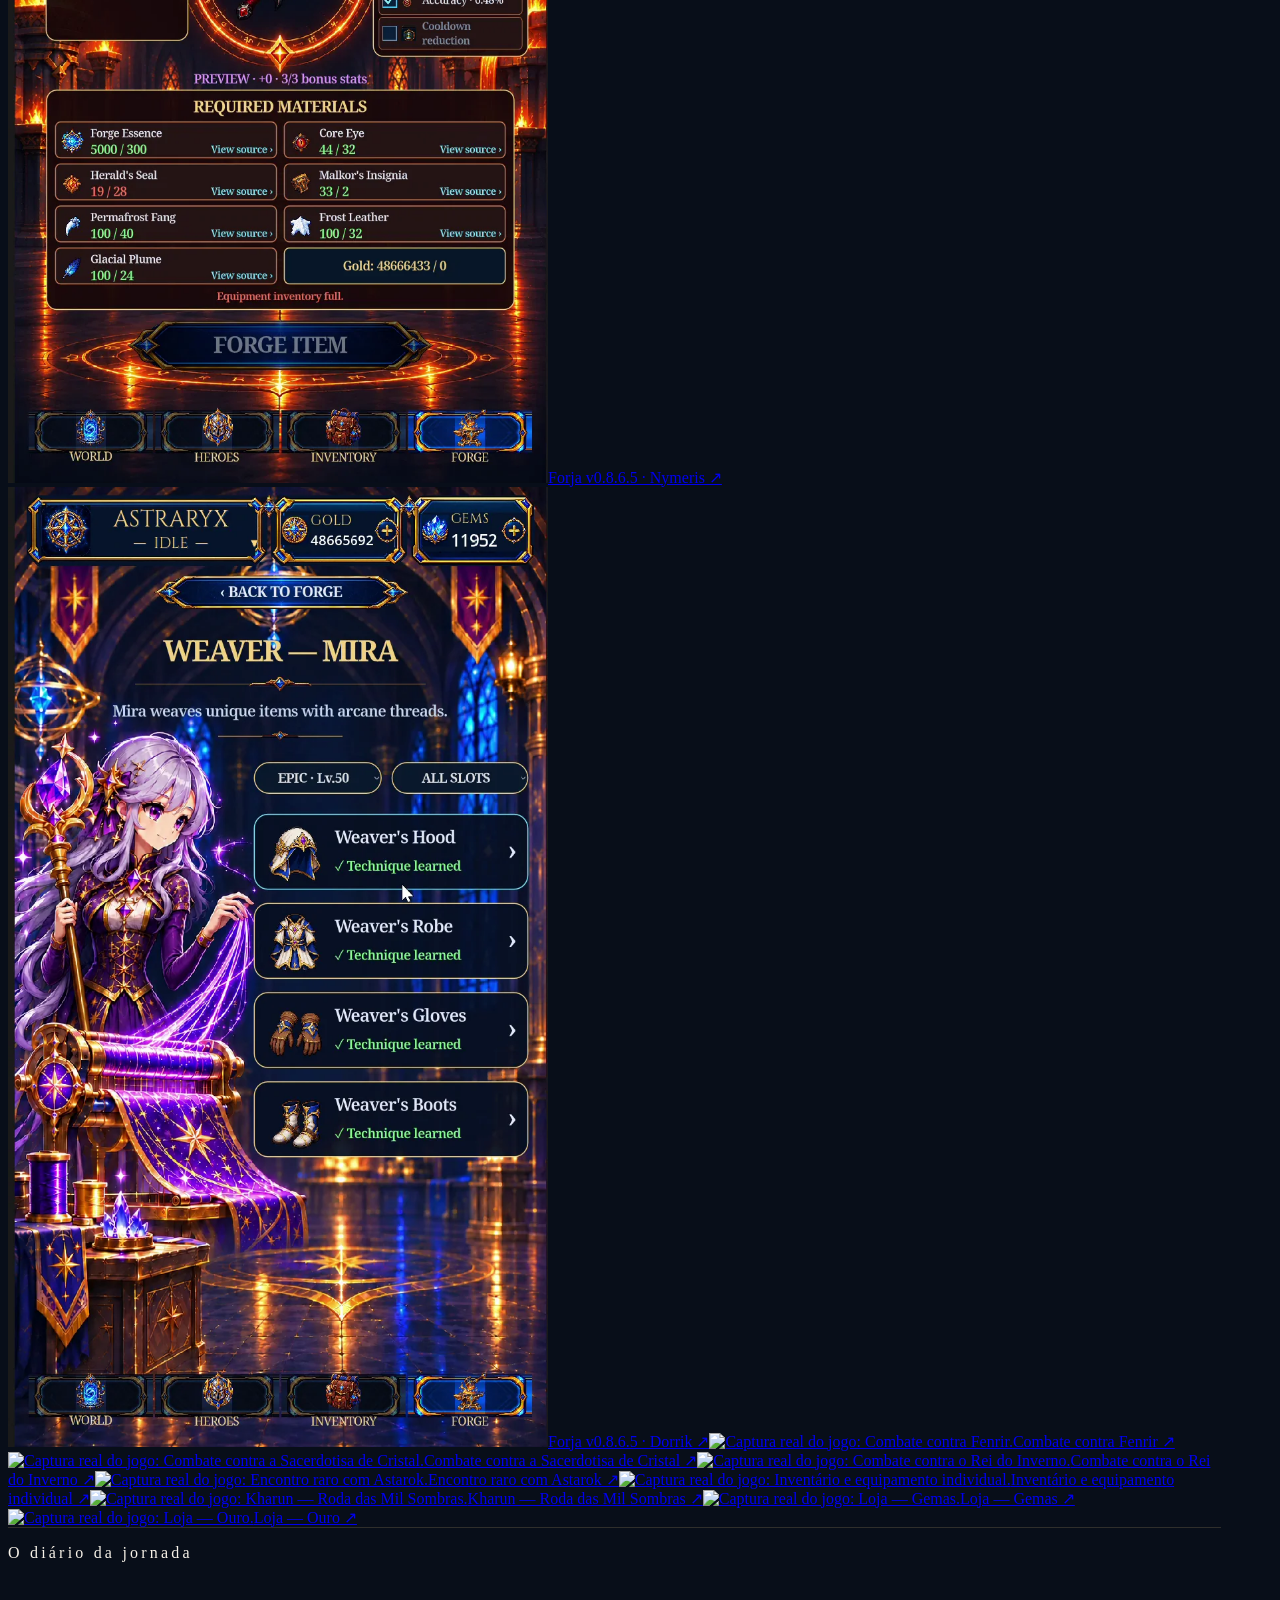
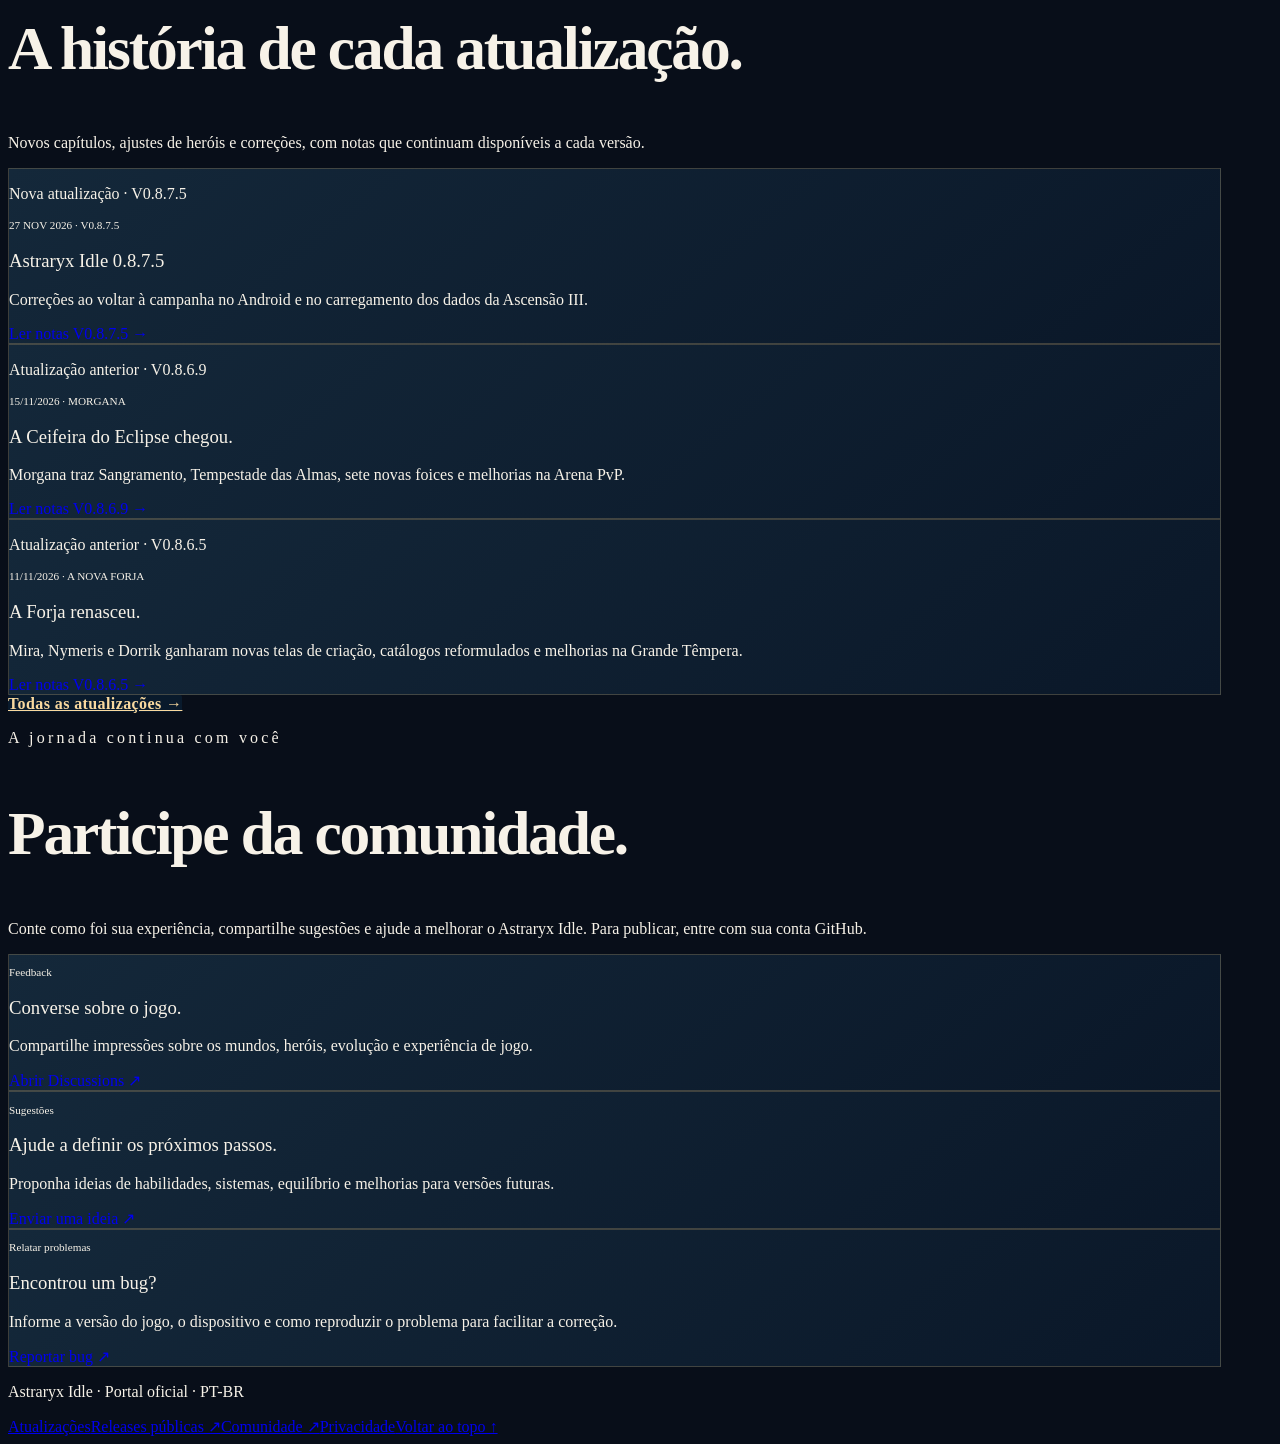
==== commit 4ae6df67: "Prepare Astraryx 0.8.7.5 Android repair notes" ====
--- a/index.html
+++ b/index.html
@@ -2,9 +2,9 @@
 <html lang="pt-BR"><head>
 <meta charset="utf-8"><meta name="viewport" content="width=device-width,initial-scale=1">
 <title>Astraryx Idle — RPG idle em pixel art para Android</title>
-<meta name="description" content="Astraryx Idle v0.8.7.4 para Android. Atualizações ao abrir o jogo e correção nas Recompensas Offline.">
+<meta name="description" content="Astraryx Idle v0.8.7.5 para Android. Correções na campanha e nos dados de Ascensão III.">
 <meta name="theme-color" content="#07101e"><meta name="robots" content="index,follow"><meta property="og:image:width" content="1774"><meta property="og:image:height" content="887"><link rel="canonical" href="https://astraryxidle.github.io/">
-<meta property="og:type" content="website"><meta property="og:locale" content="pt_BR"><meta property="og:site_name" content="Astraryx Idle"><meta property="og:title" content="Astraryx Idle — A jornada continua"><meta property="og:description" content="Astraryx Idle v0.8.7.4 para Android. Atualizações ao abrir o jogo e correção nas Recompensas Offline."><meta property="og:url" content="https://astraryxidle.github.io/"><meta property="og:image" content="https://astraryxidle.github.io/updates/v0.8.7.2/cinco-mundos.jpg"><meta name="twitter:card" content="summary_large_image"><meta property="og:image:alt" content="Cenas de combate dos cinco mundos de Astraryx Idle">
+<meta property="og:type" content="website"><meta property="og:locale" content="pt_BR"><meta property="og:site_name" content="Astraryx Idle"><meta property="og:title" content="Astraryx Idle — A jornada continua"><meta property="og:description" content="Astraryx Idle v0.8.7.5 para Android. Correções na campanha e nos dados de Ascensão III."><meta property="og:url" content="https://astraryxidle.github.io/"><meta property="og:image" content="https://astraryxidle.github.io/updates/v0.8.7.2/cinco-mundos.jpg"><meta name="twitter:card" content="summary_large_image"><meta property="og:image:alt" content="Cenas de combate dos cinco mundos de Astraryx Idle">
 <script>
   // Supabase invite/recovery links land on Site URL by default.
   // The fragment is forwarded exclusively within the same origin before site scripts load.
@@ -16,7 +16,7 @@
     }
   })();
 </script>
-<link rel="icon" href="assets/branding/favicon.png?v=20261025-astraryx-icon" type="image/png"><link rel="stylesheet" href="styles.css"><link rel="stylesheet" href="assets/css/site-v3.css?v=20261019-langflags"><link rel="stylesheet" href="assets/css/editorial-2026.css?v=20261127-v0874"><script type="module" src="app.js?v=20261127-v0874"></script>
+<link rel="icon" href="assets/branding/favicon.png?v=20261025-astraryx-icon" type="image/png"><link rel="stylesheet" href="styles.css"><link rel="stylesheet" href="assets/css/site-v3.css?v=20261019-langflags"><link rel="stylesheet" href="assets/css/editorial-2026.css?v=20261127-v0875"><script type="module" src="app.js?v=20261127-v0875"></script>
 </head><body><a class="skip-link" href="#conteudo">Pular para o conteúdo</a>
 <header class="site-header"><div class="container header-inner"><a class="brand" href="index.html" aria-label="Astraryx Idle — início"><img src="assets/branding/emblem.webp?v=20261025-astraryx-icon" width="44" height="44" alt=""><span>Astraryx <small>Idle</small></span></a><button class="menu-toggle" type="button" aria-expanded="false" aria-controls="site-nav" aria-label="Abrir menu de navegação">Menu ☰</button><nav class="nav-links" id="site-nav" aria-label="Navegação principal"><a href="#mundos">Mundos</a><a href="#personagens">Heróis</a><a href="#sistemas">Como jogar</a><a href="#galeria">Galeria</a><a href="updates/index.html">Atualizações</a><a href="#comunidade">Comunidade</a><a class="nav-download" href="#download" data-track-event="download_cta_click" data-track-origin="menu">Baixar APK ↓</a></nav><div class="language-picker" role="group" data-language-picker aria-label="Idioma do site"><button type="button" data-site-lang="pt-BR" aria-label="Português do Brasil" title="Português" aria-pressed="true">🇧🇷 <span>PT</span></button><button type="button" data-site-lang="en" aria-label="English" title="English" aria-pressed="false">🇺🇸 <span>EN</span></button></div></div></header>
 <main id="conteudo"><section class="home-hero" id="inicio">
@@ -25,7 +25,7 @@
       <p class="eyebrow">RPG idle 2D · Pixel art · Android · Online Beta</p>
       <h1>Astraryx <small>Idle</small></h1>
       <p class="lede">Sua jornada continua. Agora, conectada.</p>
-      <p>Monte cinco heróis e explore 2.150 fases. A v0.8.7.4 verifica atualizações ao abrir o jogo e corrige um bloqueio nas Recompensas Offline.</p>
+      <p>Monte cinco heróis e explore 2.150 fases. A v0.8.7.5 corrige um fechamento ao voltar à campanha no Android.</p>
       <div class="hero-facts" aria-label="Recursos do jogo"><span><strong>5</strong> mundos</span><span><strong>13</strong> heróis</span><span><strong>5</strong> vagas na equipe</span></div>
       <div class="actions"><a class="button button-gold" href="#download" data-track-event="download_cta_click" data-track-origin="hero">Baixar para Android <span aria-hidden="true">↓</span></a><a class="button button-outline" href="#galeria">Ver o jogo em ação <span aria-hidden="true">↗</span></a></div>
       <p class="hero-note">Beta em desenvolvimento · APK disponibilizado pelo GitHub Releases. Consulte a versão disponível antes de instalar.</p>
@@ -35,7 +35,7 @@
 </section>
 <!-- Apresentação editorial Astraryx v0.8 — inspiração estrutural de portais de jogos, com identidade e assets próprios. -->
 <section class="portal-news" aria-labelledby="portal-news-title"><div class="container"><div class="portal-news-top"><div><p class="eyebrow">Acompanhe a evolução</p><h2 id="portal-news-title">Últimas notícias.</h2></div><a href="updates/index.html">Ver histórico completo →</a></div><div class="portal-news-grid">
-<a class="portal-feature portal-feature--campaign" href="updates/v0.8.7.4/index.html"><img src="updates/v0.8.7.2/cinco-mundos.jpg" width="1322" height="595" loading="lazy" alt=""><div class="portal-feature-copy"><p class="eyebrow">27 NOV 2026 · V0.8.7.4</p><h3>Astraryx Idle 0.8.7.4</h3><p>Atualização automática antes do login e correção nas Recompensas Offline.</p><span class="read-more">Conhecer a atualização →</span></div></a>
+<a class="portal-feature portal-feature--campaign" href="updates/v0.8.7.5/index.html"><img src="updates/v0.8.7.2/cinco-mundos.jpg" width="1322" height="595" loading="lazy" alt=""><div class="portal-feature-copy"><p class="eyebrow">27 NOV 2026 · V0.8.7.5</p><h3>Astraryx Idle 0.8.7.5</h3><p>Correções ao voltar à campanha no Android e no carregamento dos dados da Ascensão III.</p><span class="read-more">Conhecer a atualização →</span></div></a>
 <div class="portal-news-side"><a class="portal-side-card portal-side-card--roadmap" href="updates/v0.8.6.5/index.html"><div><p class="eyebrow">V0.8.6.5 · A NOVA FORJA</p><h3>A Forja renasceu.</h3><p>Mira, Nymeris e Dorrik ganharam novas telas de criação e catálogos. →</p></div></a><a class="portal-side-card portal-side-card--archive" href="updates/index.html"><div><p class="eyebrow">ARQUIVO DE ATUALIZAÇÕES</p><h3>Cada versão conta uma história.</h3><p>Explore todos os capítulos, mudanças e notas anteriores. →</p></div></a></div></div>
 </div></section>
 <div class="container hero-links-wrap">
@@ -48,9 +48,9 @@
 </div>
 <section class="section download" id="download"><div class="container download-inner"><div><p class="eyebrow">COMECE A JOGAR</p><h2>Baixe o Astraryx Idle.</h2><p>A versão Beta é distribuída gratuitamente pelo GitHub. Verificamos a Release pública mais recente com APK para mostrar um download válido e suas notas.</p><p><a href="https://github.com/AstraryxIdle/astraryx-releases/releases" target="_blank" rel="noopener noreferrer">Consultar todas as Releases públicas ↗</a></p>
 <aside class="release-notes-feature" aria-labelledby="release-notes-feature-title">
-<p class="release-notes-feature-label"><span aria-hidden="true">✦</span> ATUALIZAÇÃO EM DESTAQUE · V0.8.7.4</p><h3 id="release-notes-feature-title">Astraryx Idle 0.8.7.4</h3>
-<p>Atualização automática antes do login e correção nas Recompensas Offline.</p>
-<a href="updates/v0.8.7.4/index.html">Explorar todas as novidades <span aria-hidden="true">↗</span></a></aside>
+<p class="release-notes-feature-label"><span aria-hidden="true">✦</span> ATUALIZAÇÃO EM DESTAQUE · V0.8.7.5</p><h3 id="release-notes-feature-title">Astraryx Idle 0.8.7.5</h3>
+<p>Correções ao voltar à campanha no Android e no carregamento dos dados da Ascensão III.</p>
+<a href="updates/v0.8.7.5/index.html">Explorar todas as novidades <span aria-hidden="true">↗</span></a></aside>
 <details><summary>Como instalar ou atualizar o APK</summary><p>Se o atualizador da versão instalada falhar, baixe o APK oficial neste site pelo navegador do Android. Abra o arquivo e instale sobre o app existente para preservar o progresso local.</p><ol><li>Baixe o APK pela Release pública indicada.</li><li>Abra o arquivo no seu Android e autorize a instalação dessa fonte quando o sistema solicitar.</li><li>Conclua a instalação. Para atualizar mantendo o progresso local, instale sobre a versão existente compatível.</li></ol><p>Evite desinstalar o jogo antes de atualizar, para conservar seu progresso. A instalação sobre a versão anterior exige a mesma assinatura Android.</p></details>
 <details class="install-help"><summary>O Android mostrou “App não instalado”?</summary>
   <p>Confira o espaço disponível no aparelho e baixe o APK novamente se o arquivo estiver incompleto. Atualizações também podem falhar quando a versão instalada usa outra assinatura: nesse caso, <strong>não desinstale sem antes garantir um backup do progresso</strong>.</p>
@@ -109,7 +109,7 @@
 </div></section>
 <section class="section container" id="galeria"><div class="section-heading"><p class="eyebrow">Dentro de Astraryx</p><h2>Veja a aventura em ação.</h2><p>Capturas reais da build de revisão no Godot. Toque em uma imagem para ampliar; filtre por combate, equipamentos ou interfaces.</p></div><div class="filter-toolbar"><div class="filter-bar" data-gallery-filter role="group" aria-label="Filtrar capturas"><button type="button" data-gallery-category="todos" aria-pressed="true">Todas</button><button type="button" data-gallery-category="combate" aria-pressed="false">Combate</button><button type="button" data-gallery-category="equipamento" aria-pressed="false">Equipamentos</button><button type="button" data-gallery-category="interface" aria-pressed="false">Interface</button></div><p class="filter-result" data-gallery-count aria-live="polite">11 capturas</p></div><div class="gallery"><a href="updates/v0.8.6.5/media/mira-detail.webp" data-gallery data-gallery-type="equipamento" data-caption="Forja v0.8.6.5 · Mira"><img src="updates/v0.8.6.5/media/mira-detail.webp" width="540" height="960" loading="lazy" alt="A nova tela de criação de equipamentos com Mira"><span>Forja v0.8.6.5 · Mira ↗</span></a><a href="updates/v0.8.6.5/media/nymeris.webp" data-gallery data-gallery-type="equipamento" data-caption="Forja v0.8.6.5 · Nymeris"><img src="updates/v0.8.6.5/media/nymeris.webp" width="540" height="960" loading="lazy" alt="Catálogo arcano de Nymeris na v0.8.6.5"><span>Forja v0.8.6.5 · Nymeris ↗</span></a><a href="updates/v0.8.6.5/media/dorrik-detail.webp" data-gallery data-gallery-type="equipamento" data-caption="Forja v0.8.6.5 · Dorrik"><img src="updates/v0.8.6.5/media/dorrik-detail.webp" width="540" height="960" loading="lazy" alt="Nova bancada do Dorrik e prévia de materiais"><span>Forja v0.8.6.5 · Dorrik ↗</span></a><a href="assets/screenshots/fenrir.webp" data-gallery data-gallery-type="combate" data-caption="Combate contra Fenrir"><img src="assets/screenshots/fenrir.webp" width="540" height="960" loading="lazy" alt="Captura real do jogo: Combate contra Fenrir."><span>Combate contra Fenrir ↗</span></a><a href="assets/screenshots/priestess.webp" data-gallery data-gallery-type="combate" data-caption="Combate contra a Sacerdotisa de Cristal"><img src="assets/screenshots/priestess.webp" width="540" height="960" loading="lazy" alt="Captura real do jogo: Combate contra a Sacerdotisa de Cristal."><span>Combate contra a Sacerdotisa de Cristal ↗</span></a><a href="assets/screenshots/winter-king.webp" data-gallery data-gallery-type="combate" data-caption="Combate contra o Rei do Inverno"><img src="assets/screenshots/winter-king.webp" width="540" height="960" loading="lazy" alt="Captura real do jogo: Combate contra o Rei do Inverno."><span>Combate contra o Rei do Inverno ↗</span></a><a href="assets/screenshots/astarok.webp" data-gallery data-gallery-type="combate" data-caption="Encontro raro com Astarok"><img src="assets/screenshots/astarok.webp" width="540" height="960" loading="lazy" alt="Captura real do jogo: Encontro raro com Astarok."><span>Encontro raro com Astarok ↗</span></a><a href="assets/screenshots/inventory.webp" data-gallery data-gallery-type="equipamento" data-caption="Inventário e equipamento individual"><img src="assets/screenshots/inventory.webp" width="540" height="960" loading="lazy" alt="Captura real do jogo: Inventário e equipamento individual."><span>Inventário e equipamento individual ↗</span></a><a href="assets/screenshots/kharun-skill.webp" data-gallery data-gallery-type="combate" data-caption="Kharun — Roda das Mil Sombras"><img src="assets/screenshots/kharun-skill.webp" width="540" height="960" loading="lazy" alt="Captura real do jogo: Kharun — Roda das Mil Sombras."><span>Kharun — Roda das Mil Sombras ↗</span></a><a href="assets/screenshots/shop-gems.webp" data-gallery data-gallery-type="interface" data-caption="Loja — Gemas"><img src="assets/screenshots/shop-gems.webp" width="540" height="960" loading="lazy" alt="Captura real do jogo: Loja — Gemas."><span>Loja — Gemas ↗</span></a><a href="assets/screenshots/shop-gold.webp" data-gallery data-gallery-type="interface" data-caption="Loja — Ouro"><img src="assets/screenshots/shop-gold.webp" width="540" height="960" loading="lazy" alt="Captura real do jogo: Loja — Ouro."><span>Loja — Ouro ↗</span></a></div></section>
 <section class="section container" id="atualizacoes"><div class="section-heading"><p class="eyebrow">O diário da jornada</p><h2>A história de cada atualização.</h2><p>Novos capítulos, ajustes de heróis e correções, com notas que continuam disponíveis a cada versão.</p></div><div class="release-highlight" data-latest-release-highlight hidden aria-live="polite"><div><span class="eyebrow">Verificado no GitHub Releases</span><strong data-latest-release-title>Última Release Android</strong><p>Exibida automaticamente a partir da Release pública mais recente com APK.</p></div><a href="https://github.com/AstraryxIdle/astraryx-releases/releases" data-latest-release-notes hidden>Ver notas da Release ↗</a></div><div class="grid three">
-<article class="card update-card"><p class="badge">Nova atualização · V0.8.7.4</p><p class="eyebrow">27 NOV 2026 · V0.8.7.4</p><h3>Astraryx Idle 0.8.7.4</h3><p>Atualização automática antes do login e correção nas Recompensas Offline.</p><a href="updates/v0.8.7.4/index.html">Ler notas V0.8.7.4 →</a></article>
+<article class="card update-card"><p class="badge">Nova atualização · V0.8.7.5</p><p class="eyebrow">27 NOV 2026 · V0.8.7.5</p><h3>Astraryx Idle 0.8.7.5</h3><p>Correções ao voltar à campanha no Android e no carregamento dos dados da Ascensão III.</p><a href="updates/v0.8.7.5/index.html">Ler notas V0.8.7.5 →</a></article>
 <article class="card update-card"><p class="badge">Atualização anterior · V0.8.6.9</p><p class="eyebrow">15/11/2026 · MORGANA</p><h3>A Ceifeira do Eclipse chegou.</h3><p>Morgana traz Sangramento, Tempestade das Almas, sete novas foices e melhorias na Arena PvP.</p><a href="updates/v0.8.6.9/index.html">Ler notas V0.8.6.9 →</a></article>
 <article class="card update-card"><p class="badge">Atualização anterior · V0.8.6.5</p><p class="eyebrow">11/11/2026 · A NOVA FORJA</p><h3>A Forja renasceu.</h3><p>Mira, Nymeris e Dorrik ganharam novas telas de criação, catálogos reformulados e melhorias na Grande Têmpera.</p><a href="updates/v0.8.6.5/index.html">Ler notas V0.8.6.5 →</a></article>
 </div><div class="actions"><a class="button button-outline" href="updates/index.html">Todas as atualizações →</a></div></section>
